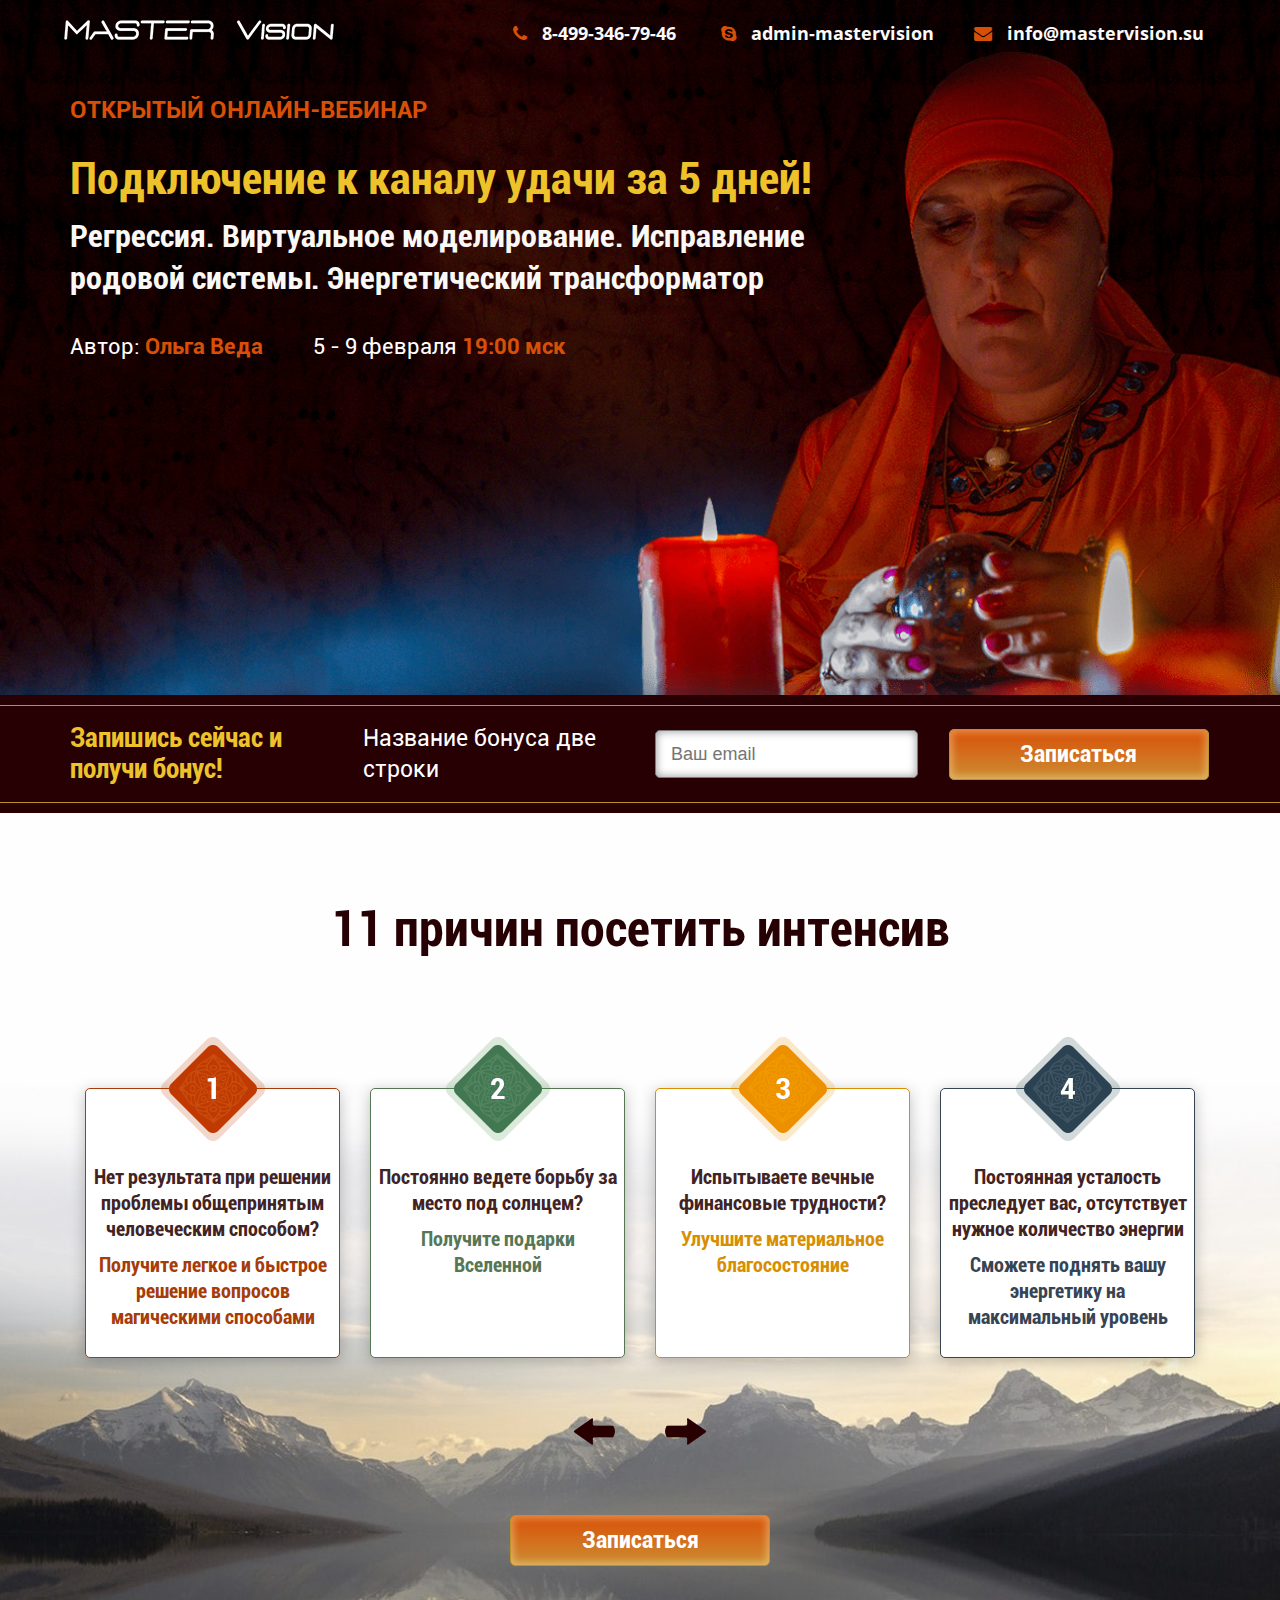
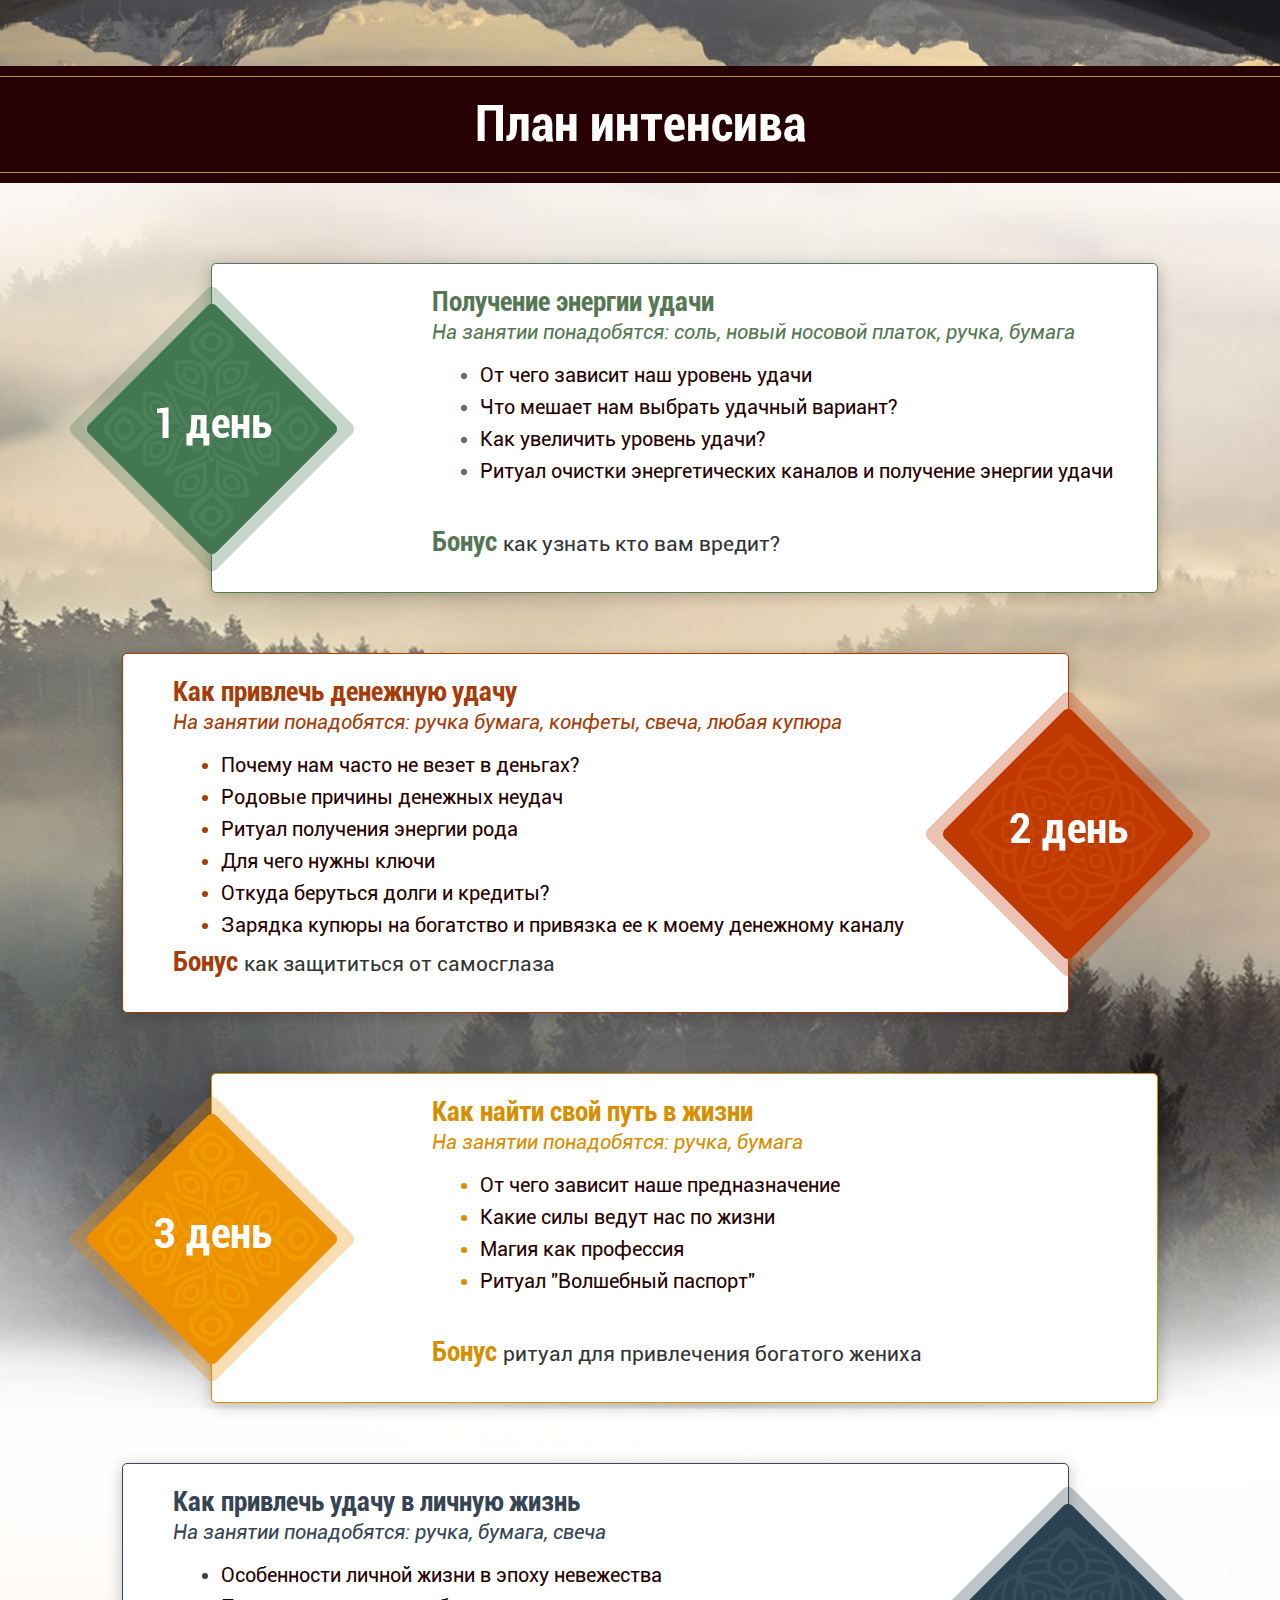
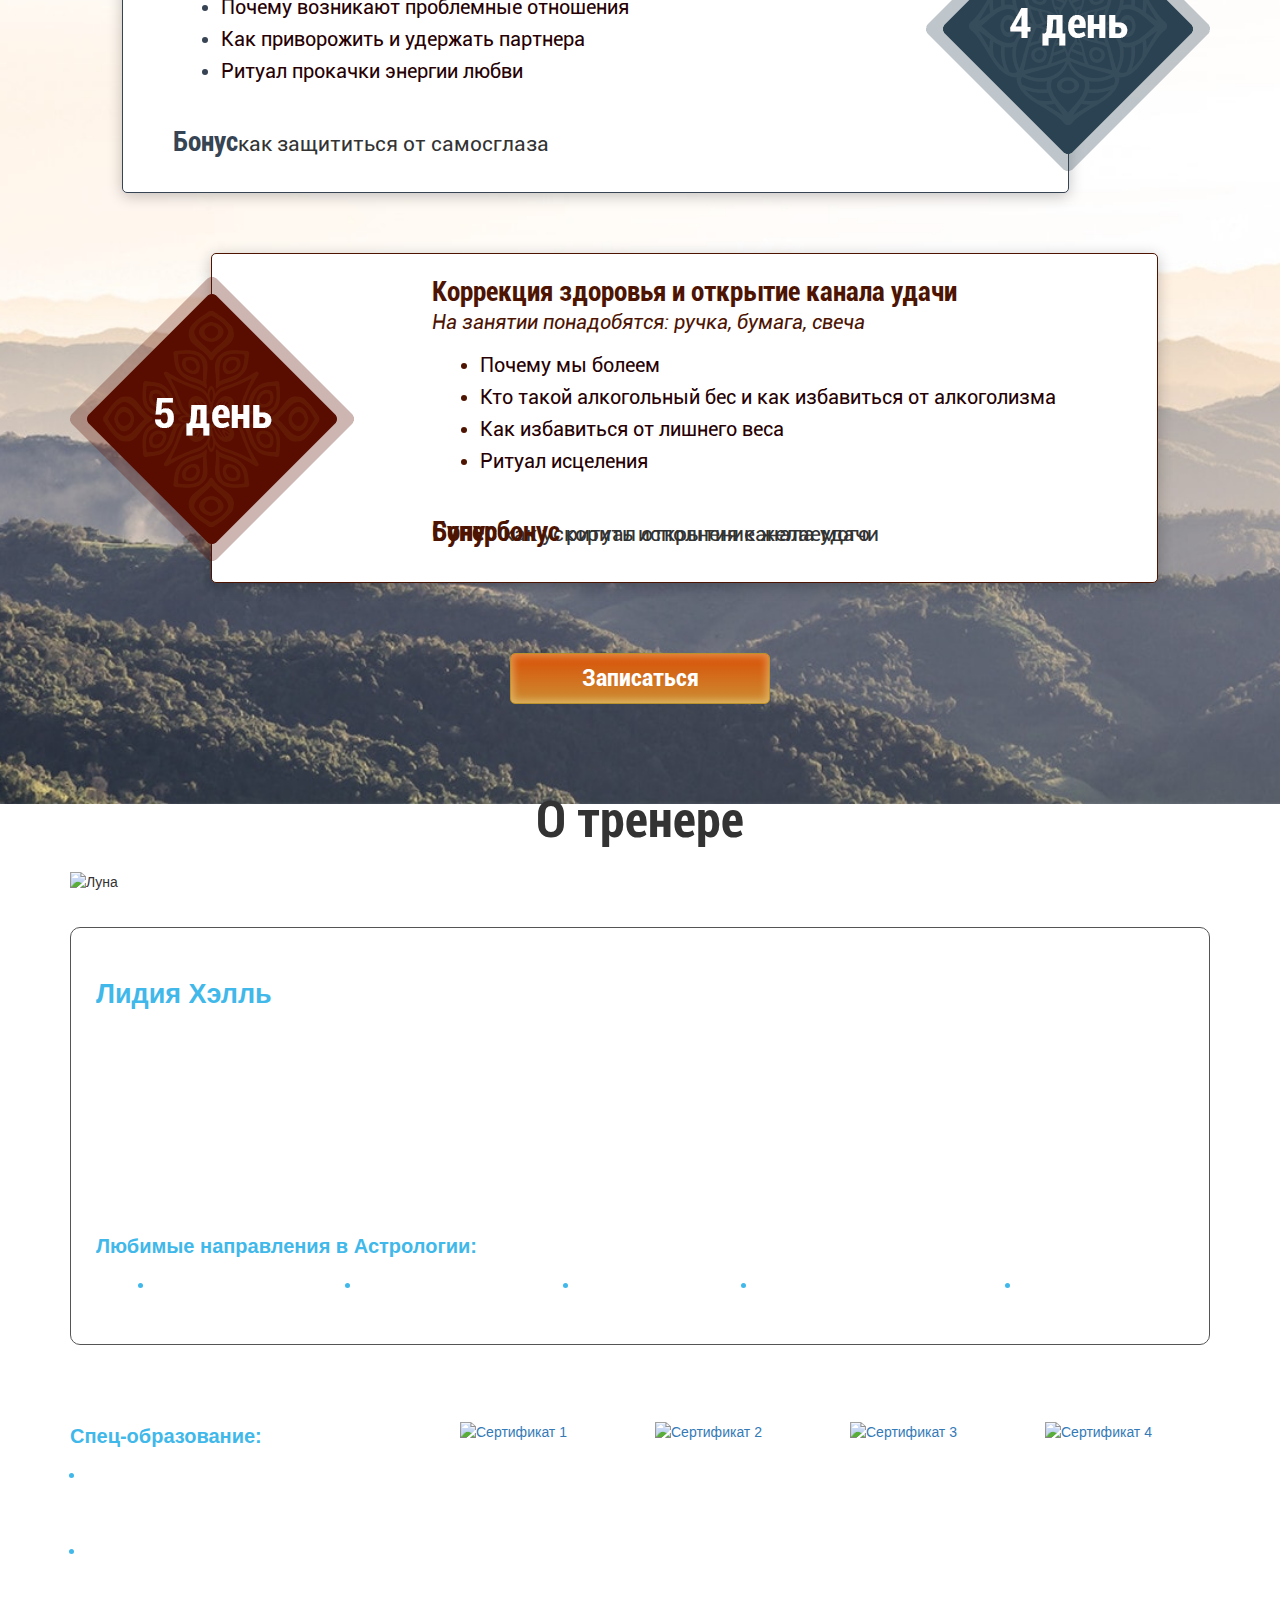
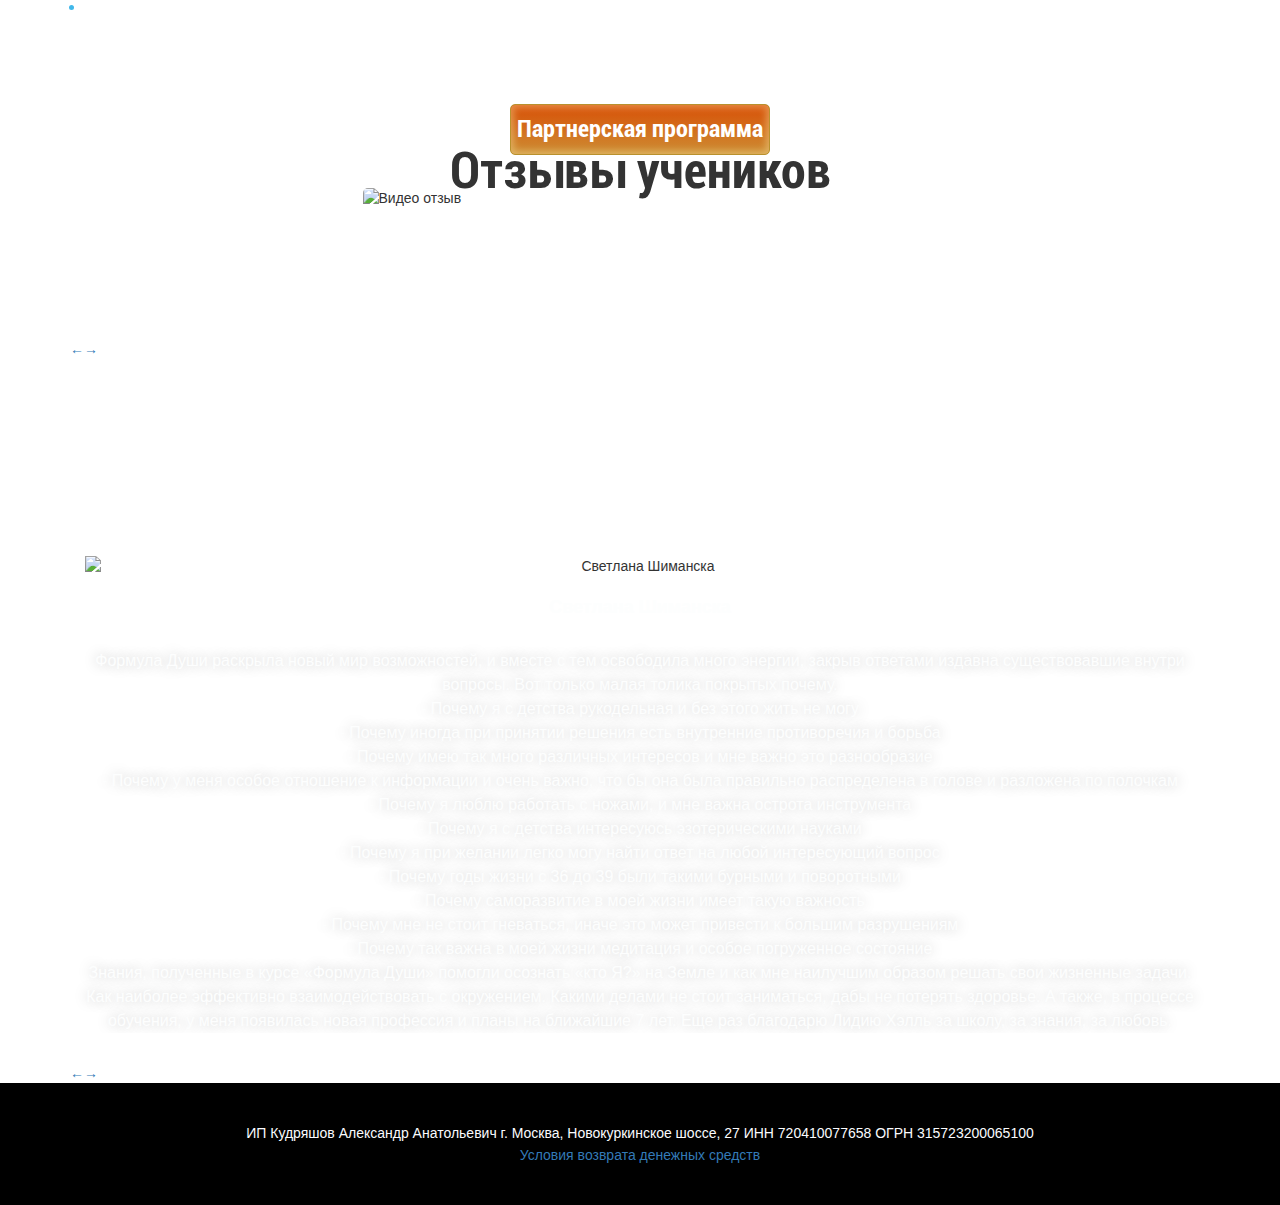
==== index.html @ aa546dd6 "Plan is done" ====
<!DOCTYPE html>
<html lang="ru">
  <head>
    <meta charset="UTF-8"/>
    <meta name="viewport" content="width=device-width, initial-scale=1, user-scalable=0, minimum-scale=1, maximum-scale=1"/>
    <meta http-equiv="X-UA-Compatible" content="ie=edge"/>
    <meta name="author" content="Master Vision"/>
    <meta name="description" content=""/>
    <meta name="keywords" content=""/>
    <meta name="robots" content="index, follow"/>
    <meta name="revisit-after" content="7 days"/>
    <meta property="og:image" content=""/>
    <link rel="icon" type="image/x-icon" href="favicon.ico"/>
    <link rel="shortcut icon" type="image/x-icon" href="favicon.png"/>
    <title>Открытый онлайн-вебинар «Подключение к каналу удачи за 5 дней!    »</title>
    <link rel="stylesheet" href="css/bootstrap.min.css"/>
    <link rel="stylesheet" href="css/jquery.fancybox.min.css"/>
    <link rel="stylesheet" href="css/styles.css"/>
  </head>
  <body>
    <div id="main_screen">
      <header id="header">
        <div class="container"><a href="/"><img id="logo" src="img/logo.png" alt="Логотип"/></a>
          <div class="contacts"><a id="tel" href="callto:8-499-346-79-46"><i class="fa fa-phone" aria-hidden="true"></i><span>8-499-346-79-46         </span></a><a id="skype" href="skype:add?admin-mastervision"><i class="fa fa-skype" aria-hidden="true"></i><span>admin-mastervision</span></a><a id="mail" href="mailto:info@mastervision.su"><i class="fa fa-envelope" aria-hidden="true"></i><span>info@mastervision.su</span></a></div>
        </div>
      </header>
      <section id="first_screen_section">
        <div class="container">
          <p id="pre">Открытый онлайн-вебинар</p>
          <h1>Подключение к каналу удачи за 5 дней!</h1>
          <h2>Регрессия. Виртуальное моделирование. Исправление родовой системы. Энергетический трансформатор</h2>
          <div class="aut_n_date">
            <p>Автор: <span>Ольга Веда</span></p>
            <p>5 - 9 февраля <span>19:00 мск</span></p>
          </div>
          <div class="video_wrapper">
            <iframe src="https://www.youtube.com/embed/?rel=0&amp;autoplay=0" allowfullscreen="allowfullscreen"></iframe>
          </div><img id="veda_main" src="img/veda_main.png" alt="Ольга Веда"/>
        </div>
      </section>
    </div>
    <section id="mail_section">
      <div class="container">
        <form class="row form_newsletter" action="https://aleksandrkudryashov1.autoweboffice.ru/?r=personal/newsletter/sub/add&amp;id=3568&amp;lg=ru" method="post" enctype="application/x-www-form-urlencoded" accept-charset="UTF-8" target="results">
          <div class="col-md-3">
            <h3 class="infront">Запишись сейчас  и получи бонус!</h3>
            <p class="infront_submit hide"></p>
          </div>
          <div class="col-md-3">
            <p class="infront">Название бонуса две строки</p>
            <p class="span_phone hide"></p>
          </div>
          <div class="col-md-3">
            <div class="email-block">
              <input type="hidden" value="1" name="required_fields[email]"/>
              <input class="mail required" maxlength="255" name="Contact[email]" type="text" placeholder="Ваш email"/>
            </div>
            <div class="phone-block hide">
              <input type="hidden" value="0" name="required_fields[phone_number]"/>
              <input class="phone" maxlength="255" name="Contact[phone_number]" type="number" placeholder="79333333333"/>
            </div>
          </div>
          <div class="col-md-3">
            <button class="button" type="submit">Записаться</button><!--Обязательный параметр. Не удалять и не изменять!-->
            <input type="hidden" value="292" name="Contact[id_newsletter]"/><!--API код канала рекламы-->
            <input type="hidden" value="0" name="Contact[id_advertising_channel_page]"/>
          </div>
        </form>
        <div class="clfix"></div>
      </div>
    </section>
    <section id="risons">
      <div class="container">
        <h3>11 причин посетить интенсив</h3>
        <div class="risons-crsl-items" id="risons_slider" data-navigation="navbtns">
          <div class="crsl-wrap row">
                <div class="crsl-item col-md-3">
                  <div class="item red">
                    <div class="risson_pic first_risson"></div>
                    <p>Нет результата при решении проблемы общепринятым человеческим способом?</p>
                    <p> Получите легкое и быстрое решение вопросов магическими способами</p>
                  </div>
                </div>
                <div class="crsl-item col-md-3">
                  <div class="item green">
                    <div class="risson_pic second_risson"></div>
                    <p>Постоянно ведете борьбу за место под солнцем?</p>
                    <p>Получите подарки Вселенной</p>
                  </div>
                </div>
                <div class="crsl-item col-md-3">
                  <div class="item orange">
                    <div class="risson_pic third_risson"></div>
                    <p>Испытываете вечные финансовые трудности?</p>
                    <p>Улучшите материальное благосостояние</p>
                  </div>
                </div>
                <div class="crsl-item col-md-3">
                  <div class="item blue">
                    <div class="risson_pic fourth_risson"></div>
                    <p>Постоянная усталость преследует вас, отсутствует нужное количество энергии</p>
                    <p>Сможете поднять вашу энергетику  на максимальный уровень</p>
                  </div>
                </div>
                <div class="crsl-item col-md-3">
                  <div class="item red">
                    <div class="risson_pic fifth_risson"></div>
                    <p>У вас имеются проблемы со здоровьем?</p>
                    <p> Избавитесь от болезней</p>
                  </div>
                </div>
                <div class="crsl-item col-md-3">
                  <div class="item green">
                    <div class="risson_pic sixth_risson"></div>
                    <p>В вашей жизни наступила черная полоса?</p>
                    <p>Откроете канал своей удачи</p>
                  </div>
                </div>
                <div class="crsl-item col-md-3">
                  <div class="item orange">
                    <div class="risson_pic seventh_risson"></div>
                    <p>Не складываются личные отношения?</p>
                    <p> Гармонизируете свою личную жизнь</p>
                  </div>
                </div>
                <div class="crsl-item col-md-3">
                  <div class="item blue">
                    <div class="risson_pic eighth_risson"></div>
                    <p>Постоянный выбор наихудшего варианта из всех возможных</p>
                    <p>Осуществите выбор наилучшего варианта</p>
                  </div>
                </div>
                <div class="crsl-item col-md-3">
                  <div class="item red">
                    <div class="risson_pic ninth_risson"></div>
                    <p>Не видите свой путь</p>
                    <p>Откроете свое истинное предназначение</p>
                  </div>
                </div>
                <div class="crsl-item col-md-3">
                  <div class="item green">
                    <div class="risson_pic tenth_risson"></div>
                    <p>Невозможность управлять своей жизнью</p>
                    <p> Возьмете в собственные руки полное управление своей жизнью</p>
                  </div>
                </div>
                <div class="crsl-item col-md-3">
                  <div class="item orange">
                    <div class="risson_pic eleventh_risson"></div>
                    <p>Невозможность исполнить свою мечту</p>
                    <p>Сделаете исполнение желаний обычным делом</p>
                  </div>
                </div>
          </div>
          <nav class="slidernav">
            <div class="clearfix" id="navbtns"><a class="previous" href="javascript:void(0);"></a><a class="next" href="javascript:void(0);"></a></div>
          </nav>
        </div><a class="button" href="javascript:void(0);" data-toggle="modal" data-target="#myModalForm">Записаться</a>
      </div>
    </section>
    <section id="plan">
      <h3>План интенсива</h3>
      <div class="container">
        <div class="plan_list">
          <div class="plan_wrapper">
            <div class="day_number"></div>
            <div class="plan_caption">
                  <h4>Получение энергии удачи<small>На занятии понадобятся: соль, новый носовой платок, ручка, бумага</small></h4>
                  <ul>
                    <li><span>От чего зависит наш уровень удачи</span></li>
                    <li><span>Что мешает нам выбрать удачный вариант?</span></li>
                    <li><span>Как увеличить уровень удачи?</span></li>
                    <li><span>Ритуал очистки энергетических каналов и получение энергии удачи</span></li>
                  </ul>
            </div>
            <p class="plan_bonus"><strong>Бонус </strong>как узнать кто вам вредит?</p>
          </div>
          <div class="plan_wrapper">
            <div class="day_number"></div>
            <div class="plan_caption">
                  <h4>Как привлечь денежную удачу<small>На занятии понадобятся: ручка бумага, конфеты, свеча, любая купюра</small></h4>
                  <ul>
                    <li><span>Почему нам часто не везет в деньгах?</span></li>
                    <li><span>Родовые причины денежных неудач</span></li>
                    <li><span>Ритуал получения энергии рода</span></li>
                    <li><span>Для чего нужны ключи</span></li>
                    <li><span>Откуда беруться долги и кредиты?</span></li>
                    <li><span>Зарядка купюры на богатство и привязка ее к моему денежному каналу</span></li>
                  </ul>
            </div>
            <p class="plan_bonus"><strong>Бонус </strong>как защититься от самосглаза</p>
          </div>
          <div class="plan_wrapper">
            <div class="day_number"></div>
            <div class="plan_caption">
                  <h4>Как найти свой путь в жизни<small>На занятии понадобятся: ручка, бумага</small></h4>
                  <ul>
                    <li><span>От чего зависит наше предназначение</span></li>
                    <li><span>Какие силы ведут нас по жизни</span></li>
                    <li><span>Магия как профессия</span></li>
                    <li><span>Ритуал &quot;Волшебный паспорт&quot;</span></li>
                  </ul>
            </div>
            <p class="plan_bonus"><strong>Бонус </strong>ритуал для привлечения богатого жениха</p>
          </div>
          <div class="plan_wrapper">
            <div class="day_number"></div>
            <div class="plan_caption">
                  <h4>Как привлечь удачу в личную жизнь<small>На занятии понадобятся: ручка, бумага, свеча</small></h4>
                  <ul>
                    <li><span>Особенности личной жизни в эпоху невежества</span></li>
                    <li><span>Почему возникают проблемные отношения</span></li>
                    <li><span>Как приворожить и удержать партнера</span></li>
                    <li><span>Ритуал прокачки энергии любви</span></li>
                  </ul>
            </div>
            <p class="plan_bonus"><strong>Бонус</strong>как защититься от самосглаза</p>
          </div>
          <div class="plan_wrapper fist_day">
            <div class="day_number"></div>
            <div class="plan_caption">
                  <h4> Коррекция здоровья и открытие канала удачи<small>На занятии понадобятся: ручка, бумага, свеча</small></h4>
                  <ul>
                    <li><span>Почему мы болеем</span></li>
                    <li><span>Кто такой алкогольный бес и как избавиться от алкоголизма</span></li>
                    <li><span>Как избавиться от лишнего веса</span></li>
                    <li><span>Ритуал исцеления</span></li>
                  </ul>
            </div>
            <p class="plan_bonus"><strong>Бонус </strong>как ускорить исполнение желаемого</p>
            <p class="plan_bonus"><strong>Супербонус </strong>ритуал открытия канала удачи</p>
          </div>
          <div class="clearfix"></div>
        </div><a class="button" href="javascript:void(0);" data-toggle="modal" data-target="#myModalForm">Записаться</a>
      </div>
    </section>
    <section id="author">
      <div class="container">
        <h3>О тренере</h3><img id="moon" src="img/moon.png" alt="Луна"/>
        <div class="author_wrapper"><span class="hidden-link" data-link="http://goo.gl"><img src="img/lidia.png" alt=""/></span>
          <div class="author_caption">
            <h4>Лидия Хэлль </h4>
            <p>
              Практикует астрологию 9 лет. Счастлива тем, что занимается любимым делом и уже помогла многим людям найти себя в этой жизниВедущая  школы Астрологии   - Счастливый Юпитер с 2014 года. Открыла свою школу Астрологии не только для того, чтобы передать  свои знания и опыт, но и помочь людям стать астрологами-профессионалами.  
              Предпочитает заниматься со студентами длительное время, что помогает им начать с нуля и стать в течение обучения профессиональным астрологом. Система обучения построена таким образом, что каждый студент может дойти до работы с незнакомым клиентом и, начав помогать другим, зарабатывать с помощью Астрологии
            </p><br/>
            <p>
              Таролог с 12-летним стажем, имеет 2 ступени Усуи Рэйки Риохо.Исследует разные способы гадания: карты Ленорман, гадание на воске, гадание на кофейной гуще и другие. Работает с разными метафорическими картами как колода OH, Morena, Persona, Personita, Tan Doo</p>
            <h5>Любимые направления в Астрологии:</h5>
            <ul class="lovely_dir">
              <li><span>Космограмма</span></li>
              <li><span>Формула Души </span></li>
              <li><span>Транзиты</span></li>
              <li><span>Хорарная Астрология</span></li>
              <li><span>Совместимость</span></li>
            </ul>
            <div class="clearfix"></div>
          </div>
        </div>
        <div class="education">
          <div class="row">
            <div class="col-md-4">
              <h5>Спец-образование:</h5>
              <ul class="lovely_dir">
                <li><span>Колледж классической Астрологии - Allgeier и Noe, закончила 3 летнее обучение с сертификатом мастера</span></li>
                <li><span>Школа русской Астрологии "Волхвы", закончила с дипломом - Формула Души</span></li>
                <li><span>ВШКА, разные семинары и мастер-классы</span></li>
              </ul>
            </div>
            <div id="licenses">
              <div class="col-md-4">
                <div class="row">
                  <div class="col-md-6"><a href="img/cert_1_big.jpg" data-fancybox="images"><img src="img/cert_1.png" alt="Сертификат 1"/></a></div>
                  <div class="col-md-6"><a href="img/cert_2_big.jpg" data-fancybox="images"><img src="img/cert_2.png" alt="Сертификат 2"/></a></div>
                </div>
              </div>
              <div class="col-md-4">
                <div class="row">
                  <div class="col-md-6"><a href="img/cert_3_big.jpg" data-fancybox="images"><img src="img/cert_3.png" alt="Сертификат 3"/></a></div>
                  <div class="col-md-6"><a href="img/cert_4_big.jpg" data-fancybox="images"><img src="img/cert_4.png" alt="Сертификат 4"/></a></div>
                </div>
              </div>
            </div>
          </div>
        </div>
        <div class="clearfix"></div><a class="button" href="/astro-star-magic/partnership" target="_blank">Партнерская программа</a>
      </div>
    </section>
    <section id="testimonials">
      <div class="container">
        <h3>Отзывы учеников</h3>
        <div id="video_testimonials">
          <div class="video-crsl-items" id="video_slider" data-navigation="v-testm-btns">
            <div class="crsl-wrap row">
              <div class="crsl-item col-md-3">
                <div class="video_wrapper" data-youtube="jNXEn1bfXI0"><img src="img/video_1.jpg" alt="Видео отзыв"/></div>
              </div>
              <div class="crsl-item col-md-3">
                <div class="video_wrapper" data-youtube="uTA36j5T2Ms"><img src="img/video_2.jpg" alt="Видео отзыв"/></div>
              </div>
              <div class="crsl-item col-md-3">
                <div class="video_wrapper" data-youtube="j5JsPTfE_68"><img src="img/video_3.jpg" alt="Видео отзыв"/></div>
              </div>
              <div class="crsl-item col-md-3">
                <div class="video_wrapper" data-youtube="n3jIoubJecc"><img src="img/video_4.jpg" alt="Видео отзыв"/></div>
              </div>
              <div class="crsl-item col-md-3">
                <div class="video_wrapper" data-youtube="656xgFi4E8g"><img src="img/video_5.jpg" alt="Видео отзыв"/></div>
              </div>
              <div class="crsl-item col-md-3">
                <div class="video_wrapper" data-youtube="JYtyKvY3_xU"><img src="img/video_6.jpg" alt="Видео отзыв"/></div>
              </div>
              <div class="crsl-item col-md-3">
                <div class="video_wrapper" data-youtube="/k4jzkVBDtK0"><img src="img/video_7.jpg" alt="Видео отзыв"/></div>
              </div>
              <div class="crsl-item col-md-3">
                <div class="video_wrapper" data-youtube="jwsoAUhUCOU"><img src="img/video_8.jpg" alt="Видео отзыв"/></div>
              </div>
              <div class="crsl-item col-md-3">
                <div class="video_wrapper" data-youtube="BJfeuqI2JTQ"><img src="img/video_9.jpg" alt="Видео отзыв"/></div>
              </div>
              <div class="crsl-item col-md-3">
                <div class="video_wrapper" data-youtube="sVgMTVwuV1s"><img src="img/video_10.jpg" alt="Видео отзыв"/></div>
              </div>
            </div>
            <nav class="slidernav">
              <div id="v-testm-btns"><a class="previous" href="javascript:void(0);">&larr;</a><a class="next" href="javascript:void(0);">&rarr;</a></div>
            </nav>
          </div>
        </div>
        <div id="text_testimonials">
          <div class="text-crsl-items" id="text_slider" data-navigation="txt-testm-btns">
            <div class="crsl-wrap row">
              <div class="crsl-item col-md-3"><img src="img/photo_2.png" alt=" Светлана Шиманска"/>
                <h5> Светлана Шиманска</h5>
                <p>Формула Души раскрыла новый мир возможностей, и вместе с тем освободила много энергии, закрыв ответами издавна существовавшие внутри вопросы. Вот только малая толика покрытых почему.<br/>- Почему я с детства рукодельная и без этого жить не могу<br/>- Почему иногда при принятии решения есть внутренние противоречия и борьба<br/>- Почему имею так много различных интересов и мне важно это разнообразие<br/>- Почему у меня особое отношение к информации и очень важно, что бы она была правильно распределена в голове и разложена по полочкам<br/>- Почему я люблю работать с ножами, и мне важна острота инструмента<br/>- Почему я с детства интересуюсь эзотерическими науками<br/>- Почему я при желании легко могу найти ответ на любой интересующий вопрос<br/>- Почему годы жизни с 36 до 39 были такими бурными и поворотными<br/>- Почему саморазвитие в моей жизни имеет такую важность<br/>- Почему мне не стоит гневаться, иначе это может привести к большим разрушениям<br/>- Почему так важна в моей жизни медитация и особое погруженное состояние<br/>Знания, полученные в курсе «Формула Души» помогли осознать «кто Я?» на Земле и как мне наилучшим образом решать свои жизненные задачи. Как наиболее эффективно взаимодействовать с окружением. Какими делами не стоит заниматься, дабы не потерять здоровье. А также, в процессе обучения, у меня появилась новая профессия и планы на ближайшие 7 лет.
                  Еще раз благодарю Лидию Хэлль за школу, за знания, за любовь.
                </p>
              </div>
              <div class="crsl-item col-md-3"><img src="img/photo_3.png" alt="Ирина Парнякова "/>
                <h5>Ирина Парнякова </h5>
                <p>Признаюсь честно, обращаясь к Вам за консультацией, я даже не думала, что начну изучать астрологию. Просто получив консультацию, которая все расставила на свои места , я задумалась о том, что существуют такие знания, пользуясь которыми совершенно незнакомый тебе человек – помогает взглянуть на вещи по–другому, а главное, что после этого становится легче определится!  Ведь это же просто прекрасно, когда ты можешь сам что-то сделать для себя и для окружающих, помогать другим людям! Поэтому, когда я узнала, что Вы открываете школу, записалась, не раздумывая. И хотя в начале мне было трудно, но правда - очень интересно, я стала стараться еще с большим усердием! Трудность моя заключается в том, что я очень быстро заинтересовываюсь всем новым и также быстро остываю). Ваша школа настолько интересна, что впервые в жизни я не бросила новый, для себя проект,  но и хочу с удовольствием дальше продолжать обучение<br/>Все  очень познавательно, теперь  только практиковаться! После пройденного первого блока обучения, я стала делать космограммы  своим знакомым, они в восторге!!!  Говорят, что всё на 100%, а одна подруга даже написала что 200%!!! Это заряжает меня позитивом и стремлением обучаться дальше! Спасибо Вам , Лидия - это Ваша заслуга!<br/>Вы рассказываете все подробно и понятно! Удобно, что любое занятие можно прослушать в записи и просмотреть слайды! Знаний много, они преподносятся грамотно! Каждое занятие производит огромное впечатление.  От всей души Благодарю за Ваш труд!<br/>Теперь знаю точно, что я уже сделала шаг в нужном направлении!!!!</p>
              </div>
              <div class="crsl-item col-md-3"><img src="img/photo_1.png" alt="Татьяна Носкова"/>
                <h5>Татьяна Носкова</h5>
                <p>Лидия, хочу выразить Вам огромную благодарность за те знания, которые мы получили от Вас в изучении Астрологии. Вы очень профессионально проводите уроки, на которых не только познавательно, но и крайне интересно. Интересно узнавать, на примерах реальных людей, как много могут рассказать звезды о человеке.  Вы открыли для нас новый мир, увлекли настолько, что остановиться невозможно. Первый отзыв от реального клиента, который написал, что составленная для него космограмма верна на 100% воодушевил и придал еще больший стимул к продолжению обучения. Вы настоящий Учитель, и я желаю Вам больших профессиональных успехов на этом пути! Благодарю за то, что пригласили в свою школу Астрологии!</p>
              </div>
            </div>
            <nav class="slidernav">
              <div class="clearfix" id="txt-testm-btns"><a class="previous" href="javascript:void(0);">&larr;</a><a class="next" href="javascript:void(0);">&rarr;</a></div>
            </nav>
          </div>
        </div>
      </div>
    </section>
    <footer id="footer">
      <div class="container">
        <div class="soc_buttons">
          <h5>Хотите узнать больше? Вступайте в наши группы!</h5><a href="https://www.facebook.com/Mastervision1C/" target="_blank"><i class="fa fa-facebook wow rubberBand" aria-hidden="true" data-wow-offset="100" data-wow-duration="1s" data-wow-delay=".4s"></i></a><a href="http://vk.com/mv_ezoterika" target="_blank"><i class="fa fa-vk wow rubberBand" aria-hidden="true" data-wow-offset="100" data-wow-duration="1s" data-wow-delay=".5s"></i></a><a href="https://twitter.com/MastervisionEzo" target="_blank"><i class="fa fa-twitter wow rubberBand" aria-hidden="true" data-wow-offset="100" data-wow-duration="1s" data-wow-delay=".6s"></i></a><a href="https://www.instagram.com/mastervision1/" target="_blank"><i class="fa fa-instagram wow rubberBand" aria-hidden="true" data-wow-offset="100" data-wow-duration="1s" data-wow-delay=".7s"></i></a><a href="https://ok.ru/mv.ezoterika" target="_blank"><i class="fa fa-odnoklassniki wow rubberBand" aria-hidden="true" data-wow-offset="100" data-wow-duration="1s" data-wow-delay=".8s"></i></a><a href="https://www.youtube.com/channel/UCiJTdt19jRMRmYyCZac2Lvg/" target="_blank"><i class="fa fa-youtube wow rubberBand" aria-hidden="true" data-wow-offset="100" data-wow-duration="1s" data-wow-delay=".9s"></i>
            <div class="clfix"></div></a>
        </div>
        <p>ИП Кудряшов Александр Анатольевич г. Москва, Новокуркинское шоссе, 27 ИНН 720410077658 ОГРН 315723200065100 </p><a class="conditions" href="http://mastervision.su/oferta.docx">Условия возврата денежных средств</a>
      </div>
    </footer>
    <div class="modal fade" tabindex="-1" role="dialog" id="myModalForm">
      <div class="modal-dialog" role="document">
        <div class="modal-content">
          <button class="close" type="button" data-dismiss="modal" aria-label="Close"><span aria-hidden="true">&times;</span></button>
          <div class="modal-body">
            <form class="form_newsletter" id="modalForm" action="https://aleksandrkudryashov1.autoweboffice.ru/?r=personal/newsletter/sub/add&amp;id=3568&amp;lg=ru" method="post" enctype="application/x-www-form-urlencoded" accept-charset="UTF-8" target="results">
              <h3 class="infront">Запишись сейчас и получи бонус!</h3>
              <p class="infront_submit hide"></p>
              <p class="infront">“Как пережить особо опасный период в 2018г"</p>
              <p class="span_phone hide"></p>
              <div class="email-block">
                <input type="hidden" value="1" name="required_fields[email]"/>
                <input class="mail required" maxlength="255" name="Contact[email]" type="text" placeholder="Ваш email"/>
              </div>
              <div class="phone-block hide">
                <input type="hidden" value="0" name="required_fields[phone_number]"/>
                <input class="phone" maxlength="255" name="Contact[phone_number]" type="number" placeholder="79333333333"/>
              </div>
              <button class="button" type="submit">Записаться</button><!--Обязательный параметр. Не удалять и не изменять!-->
              <input type="hidden" value="292" name="Contact[id_newsletter]"/><!--API код канала рекламы-->
              <input type="hidden" value="0" name="Contact[id_advertising_channel_page]"/>
            </form>
          </div>
        </div>
      </div>
    </div>
    <link rel="stylesheet" href="//maxcdn.bootstrapcdn.com/font-awesome/4.7.0/css/font-awesome.min.css"/>
    <script src="js/jquery-2.1.1.min.js"></script>
    <script src="js/bootstrap.min.js"></script>
    <script src="js/jquery.fancybox.min.js"></script>
    <script src="js/responsiveCarousel.min.js"></script>
    <script src="js/custom.js"></script>
    <script src="https://yastatic.net/browser-updater/v1/script.js"></script>
    <script>var yaBrowserUpdater = new ya.browserUpdater.init({"lang": "ru", "browsers": {"yabrowser": "15.10", "chrome": "52", "ie": "10", "opera": "40", "safari": "8", "fx": "47", "iron": "35", "flock": "Infinity", "palemoon": "25", "camino": "Infinity", "maxthon": "4.5", "seamonkey": "2.3", "theme": "blue"}});</script><!--Yandex.Metrika counter-->
    <script>(function(d, w, c) {(w[c] = w[c] || []).push(function() {try {w.yaCounter35450015 = new Ya.Metrika({id: 35450015,clickmap: true,trackLinks: true,accurateTrackBounce: true,webvisor: true});} catch (e) {}});var n = d.getElementsByTagName("script")[0],s = d.createElement("script"),f = function() {n.parentNode.insertBefore(s, n);};s.type = "text/javascript";s.async = true;s.src = "https://mc.yandex.ru/metrika/watch.js";if (w.opera == "[object Opera]") {d.addEventListener("DOMContentLoaded", f, false);} else {f();}})(document, window, "yandex_metrika_callbacks");</script>
    <noscript>
      <div><img src="https://mc.yandex.ru/watch/35450015" style="position:absolute; left:-9999px;" alt=""/></div>
    </noscript><!--Yandex.Metrika counter-->
<!--Google Analitika-->
    <script>(function(i, s, o, g, r, a, m) {i['GoogleAnalyticsObject'] = r;i[r] = i[r] || function() {(i[r].q = i[r].q || []).push(arguments)}, i[r].l = 1 * new Date();a = s.createElement(o), m = s.getElementsByTagName(o)[0];a.async = 1;a.src = g;m.parentNode.insertBefore(a, m)})(window, document, 'script', 'https://www.google-analytics.com/analytics.js', 'ga');ga('create', 'UA-97925790-1', 'auto');ga('send', 'pageview');</script><!--Google Analitika--><!--BEGIN JIVOSITE CODE-->
    <!--script| (function() {var widget_id = 'cMdj5UfoZX';var s = document.createElement('script');s.type = 'text/javascript';s.async = true;s.src = '//code.jivosite.com/script/widget/' + widget_id;var ss = document.getElementsByTagName('script')[0];ss.parentNode.insertBefore(s, ss);})();
    --><!--END JIVOSITE CODE-->
    <iframe name="results" style="display:none;"></iframe>
  </body>
</html>
---- css/styles.css ----
@font-face{font-family:'OpenSansBold';src:url("../fonts/OpenSansBold.eot");src:url("../fonts/OpenSansBold.eot") format('embedded-opentype'), url("../fonts/OpenSansBold.woff2") format('woff2'), url("../fonts/OpenSansBold.woff") format('woff'), url("../fonts/OpenSansBold.ttf") format('truetype'), url("../fonts/OpenSansBold.svg#OpenSansBold") format('svg')}@font-face{font-family:'RobotoRegular';src:url("../fonts/RobotoRegular.eot");src:url("../fonts/RobotoRegular.eot") format('embedded-opentype'), url("../fonts/RobotoRegular.woff2") format('woff2'), url("../fonts/RobotoRegular.woff") format('woff'), url("../fonts/RobotoRegular.ttf") format('truetype'), url("../fonts/RobotoRegular.svg#RobotoRegular") format('svg')}@font-face{font-family:'RobotoBoldCondensed';src:url("../fonts/RobotoBoldCondensed.eot");src:url("../fonts/RobotoBoldCondensed.eot") format('embedded-opentype'), url("../fonts/RobotoBoldCondensed.woff2") format('woff2'), url("../fonts/RobotoBoldCondensed.woff") format('woff'), url("../fonts/RobotoBoldCondensed.ttf") format('truetype'), url("../fonts/RobotoBoldCondensed.svg#RobotoBold") format('svg')}@font-face{font-family:'RobotoBold';src:url("../fonts/RobotoBold.eot");src:url("../fonts/RobotoBold.eot") format('embedded-opentype'), url("../fonts/RobotoBold.woff2") format('woff2'), url("../fonts/RobotoBold.woff") format('woff'), url("../fonts/RobotoBold.ttf") format('truetype'), url("../fonts/RobotoBold.svg#RobotoBold") format('svg')}@font-face{font-family:'RobotoItalic';src:url("../fonts/RobotoItalic.eot");src:url("../fonts/RobotoItalic.eot") format('embedded-opentype'), url("../fonts/RobotoItalic.woff2") format('woff2'), url("../fonts/RobotoItalic.woff") format('woff'), url("../fonts/RobotoItalic.ttf") format('truetype'), url("../fonts/RobotoItalic.svg#RobotoItalic") format('svg')}*{margin:0;padding:0;outline:0;-webkit-box-sizing:border-box;box-sizing:border-box}a:focus,a:hover{text-decoration:none;outline:0;color:#fff}iframe{border:0}h1{font-size:44px;font-family:'RobotoBoldCondensed', sans-serif;color:#edc22b;line-height:55px;margin-bottom:8px}h2{font-size:32px;font-family:'RobotoBoldCondensed', sans-serif;color:#faf9f6;line-height:42px;width:765px;margin-bottom:32px}h3{font-size:50px;font-family:'RobotoBoldCondensed', sans-serif;line-height:33px;text-align:center}.button{font-family:'RobotoBoldCondensed', sans-serif;font-size:24px;line-height:49px;text-align:center;color:#fff;min-width:260px;width:0;margin:0 auto;display:block;margin:70px auto 0;border:1px solid #b9912d;border-radius:5px;background-image:-webkit-gradient(linear, left top, left bottom, from(#d85007), to(#cd8d33));background-image:-webkit-linear-gradient(#d85007, #cd8d33);background-image:-o-linear-gradient(#d85007, #cd8d33);background-image:linear-gradient(#d85007, #cd8d33);-webkit-box-shadow:0 0 7px 3px rgba(255,255,190,0.35) inset;box-shadow:0 0 7px 3px rgba(255,255,190,0.35) inset}.button:focus,.button:hover{background-image:-webkit-gradient(linear, left top, left bottom, from(#cd8d33), to(#d85007));background-image:-webkit-linear-gradient(#cd8d33, #d85007);background-image:-o-linear-gradient(#cd8d33, #d85007);background-image:linear-gradient(#cd8d33, #d85007);color:#fff}.video_wrapper{width:50%;margin:15px 0;border-radius:5px;position:relative}.video_wrapper:before{content:'';height:0;padding-top:56.25%;display:block}.video_wrapper iframe,.video_wrapper img{position:absolute;top:0;left:0;border-radius:5px;width:100%;height:100%;cursor:pointer}#main_screen{background-image:url("../img/bg.png");background-repeat:no-repeat;background-position:center top;background-size:cover;width:100%;overflow:hidden;padding-bottom:20px}#header{padding:20px 18px 20px 5px;overflow:hidden}#logo{float:left}.contacts{float:right;text-align:right}.contacts .fa{color:#d85007;font-size:18px;margin:0 15px 0 40px}.contacts .fa.fa-phone{margin-left:0}.contacts .fa+span{font-size:18px;font-family:"OpenSansBold", arial;color:#fcfafa;line-height:26px;text-align:right}#first_screen_section{padding:0}#first_screen_section .container{position:relative;z-index:9;text-align:left}#first_screen_section .container .video_wrapper{width:44%}#pre{font-size:24px;font-family:'RobotoBold', sans-serif;color:#d85007;line-height:25px;text-transform:uppercase;margin-top:32px}.aut_n_date{overflow:hidden}.aut_n_date p{font-size:22px;font-family:"RobotoRegular", sans-serif;color:#fff;float:left}.aut_n_date p:first-child{margin-right:50px}.aut_n_date p span{font-family:'RobotoBold', sans-serif;color:#d85007}#veda_main{width:708px;height:auto;position:absolute;bottom:-95px;right:-120px;z-index:-1}#mail_section{background-color:#260002;width:100%;padding:34px 0;overflow:hidden;position:relative}#mail_section:after,#mail_section:before{content:'';width:100%;height:1px;background-color:#b9912d;position:absolute;left:0;right:0}#mail_section:before{top:10px}#mail_section:after{bottom:10px}#mail_section .col-md-3{height:50px;display:-webkit-box;display:-ms-flexbox;display:flex;-webkit-box-align:center;-ms-flex-align:center;align-items:center;-webkit-box-pack:center;-ms-flex-pack:center;justify-content:center}#mail_section .col-md-3 h3{font-size:27px;font-family:'RobotoBoldCondensed', sans-serif;color:#edc22b;line-height:1.148;text-align:left}#mail_section .col-md-3 p{font-size:23px;font-family:'RobotoRegular', sans-serif;color:#fff;line-height:1.35}#mail_section .col-md-3 .infront_submit,#mail_section .col-md-3 .span_phone{font-size:15px}.email-block input,.phone-block input{border:1px solid #7b7b7b;border-radius:5px;background-color:#fff;-webkit-box-shadow:inset 0px 0px 8.55px 0.45px rgba(0,0,0,0.39);box-shadow:inset 0px 0px 8.55px 0.45px rgba(0,0,0,0.39);width:100%;height:48px;padding:7px 15px;font-size:18px;font-family:"OpenSansRegular", arial;color:rgba(29,28,24,0.702);line-height:1.3;text-align:left}button.button{margin-top:0}#risons{background-image:url("../img/second_screen_bg.jpg");background-repeat:no-repeat;background-position:center top;background-size:cover;padding:100px 0}#risons h3{color:#260002;margin-bottom:90px}#risons_slider .crsl-item{padding-top:52px}#risons_slider .crsl-item .item{border:1px solid;border-radius:5px;background-color:#fff;width:100%;height:270px;text-align:center;padding:0 5px;margin-bottom:35px;position:relative;-webkit-box-shadow:0 3px 15px 0px rgba(0,0,0,0.24);box-shadow:0 3px 15px 0px rgba(0,0,0,0.24)}#risons_slider .crsl-item .item .risson_pic{width:104px;height:104px;position:absolute;margin:0 auto;left:0;right:0;top:-52px;background-image:url("../img/rissons_numbers.png");background-repeat:no-repeat;background-position:0 0}#risons_slider .crsl-item .item .risson_pic.second_risson{background-position-x:-104px}#risons_slider .crsl-item .item .risson_pic.third_risson{background-position-x:-208px}#risons_slider .crsl-item .item .risson_pic.fourth_risson{background-position-x:-312px}#risons_slider .crsl-item .item .risson_pic.fifth_risson{background-position-x:-416px}#risons_slider .crsl-item .item .risson_pic.sixth_risson{background-position-x:-520px}#risons_slider .crsl-item .item .risson_pic.seventh_risson{background-position-x:-624px}#risons_slider .crsl-item .item .risson_pic.eighth_risson{background-position-x:-728px}#risons_slider .crsl-item .item .risson_pic.ninth_risson{background-position-x:-832px}#risons_slider .crsl-item .item .risson_pic.tenth_risson{background-position-x:-936px}#risons_slider .crsl-item .item .risson_pic.eleventh_risson{background-position-x:-1040px}#risons_slider .crsl-item .item p{font-size:20px;font-family:'RobotoBoldCondensed', sans-serif;line-height:26px}#risons_slider .crsl-item .item p:first-of-type{margin:75px auto 10px;color:#412324}#risons_slider .crsl-item .item.red{border-color:#a63c08}#risons_slider .crsl-item .item.red p:last-of-type{color:#a63c08}#risons_slider .crsl-item .item.green{border-color:#567754}#risons_slider .crsl-item .item.green p:last-of-type{color:#567754}#risons_slider .crsl-item .item.orange{border-color:#d78f01}#risons_slider .crsl-item .item.orange p:last-of-type{color:#d78f01}#risons_slider .crsl-item .item.blue{border-color:#364453}#risons_slider .crsl-item .item.blue p:last-of-type{color:#364453}#risons_slider .slidernav{width:162px;margin:25px auto 0}#risons_slider .slidernav a{vertical-align:middle;text-align:center;font-size:32px;border-radius:50%;background-image:url("../img/arrows.png");background-repeat:no-repeat;background-position:0 0;width:41px;height:27px;margin:0 15px}#risons_slider .slidernav a:hover{background-position-y:-27px}#risons_slider .slidernav a:first-child{float:left}#risons_slider .slidernav a:last-child{float:right;background-position-x:-41px}#plan{background-image:url("../img/plan_bg.jpg");background-position:center top;background-size:cover;background-repeat:no-repeat;width:100%;padding-bottom:100px}#plan h3{position:relative;color:#fffefe;background-color:#260002;width:100%;padding:42px 0;margin-bottom:80px}#plan h3:after,#plan h3:before{content:'';width:100%;height:1px;background-color:#b9912d;position:absolute;left:0;right:0}#plan h3:before{top:10px}#plan h3:after{bottom:10px}#plan .container{width:1066px}.plan_wrapper{border:1px solid;border-radius:5px;width:947px;height:330px;padding:25px;margin-bottom:60px;background-color:#fff;-webkit-box-shadow:0 3px 15px 0 rgba(0,0,0,0.24);box-shadow:0 3px 15px 0 rgba(0,0,0,0.24);position:relative;clear:both}.plan_wrapper .plan_bonus{font-size:21px;font-family:'RobotoRegular', sans-serif;position:absolute;bottom:30px}.plan_wrapper .plan_bonus strong{font-size:27px;font-family:'RobotoBoldCondensed', sans-serif}.plan_wrapper .day_number{width:284px;height:284px;background-image:url("../img/day_numbers.png");background-repeat:no-repeat;background-position:0 0;position:absolute;top:23px}.plan_caption h4{font-size:27px;font-family:'RobotoBoldCondensed', sans-serif;line-height:1;position:relative}.plan_caption h4 small{font-family:'RobotoItalic', sans-serif;font-size:20px;line-height:33px;display:block;font-weight:100}.plan_caption ul{margin:15px 0 0 48px}.plan_caption ul li{font-size:20px;font-family:'RobotoRegular', sans-serif;margin-bottom:10px;line-height:1.1}.plan_caption ul li span{color:#260002}.plan_wrapper:first-of-type{float:right;border-color:#567754}.plan_wrapper:first-of-type .day_number{left:-142px}.plan_wrapper:first-of-type .plan_caption{padding-left:195px}.plan_wrapper:first-of-type .plan_caption h4,.plan_wrapper:first-of-type .plan_caption li{color:#567754}.plan_wrapper:first-of-type .plan_bonus{left:220px}.plan_wrapper:first-of-type .plan_bonus strong{color:#567754}.plan_wrapper:nth-of-type(2){border-color:#a63c08;height:360px}.plan_wrapper:nth-of-type(2) .day_number{left:auto;right:-142px;top:38px;background-position-x:-284px}.plan_wrapper:nth-of-type(2) .plan_caption{padding-left:25px}.plan_wrapper:nth-of-type(2) .plan_caption h4,.plan_wrapper:nth-of-type(2) .plan_caption li{color:#a63c08}.plan_wrapper:nth-of-type(2) .plan_bonus{left:50px}.plan_wrapper:nth-of-type(2) .plan_bonus strong{color:#a63c08}.plan_wrapper:nth-of-type(3){float:right;border-color:#d78f01}.plan_wrapper:nth-of-type(3) .day_number{left:-142px;background-position-x:-568px}.plan_wrapper:nth-of-type(3) .plan_caption{padding-left:195px}.plan_wrapper:nth-of-type(3) .plan_caption h4,.plan_wrapper:nth-of-type(3) .plan_caption li{color:#d78f01}.plan_wrapper:nth-of-type(3) .plan_bonus{left:220px}.plan_wrapper:nth-of-type(3) .plan_bonus strong{color:#d78f01}.plan_wrapper:nth-of-type(4){border-color:#364453}.plan_wrapper:nth-of-type(4) .day_number{left:auto;right:-142px;background-position-x:-852px}.plan_wrapper:nth-of-type(4) .plan_caption{padding-left:25px}.plan_wrapper:nth-of-type(4) .plan_caption h4,.plan_wrapper:nth-of-type(4) .plan_caption li{color:#364453}.plan_wrapper:nth-of-type(4) .plan_bonus{left:50px}.plan_wrapper:nth-of-type(4) .plan_bonus strong{color:#364453}.plan_wrapper:nth-of-type(5){float:right;border-color:#4d1402;margin-bottom:0}.plan_wrapper:nth-of-type(5) .day_number{left:-142px;background-position-x:-1136px}.plan_wrapper:nth-of-type(5) .plan_caption{padding-left:195px}.plan_wrapper:nth-of-type(5) .plan_caption h4,.plan_wrapper:nth-of-type(5) .plan_caption li{color:#4d1402}.plan_wrapper:nth-of-type(5) .plan_bonus{left:220px}.plan_wrapper:nth-of-type(5) .plan_bonus strong{color:#4d1402}.plan_wrapper:nth-of-type(5) .plan_bonus:first-child{bottom:60px}#author{background-image:url("../img/about_back.jpg");background-position:center top;background-size:cover;background-repeat:no-repeat;width:100%}#author:after,#author h3{margin-bottom:35px}#author h5{font-size:20px;font-family:"OswaldMedium", Arial;color:#41b8ea;line-height:1.65;margin-bottom:12px}#moon{display:block;margin:0 auto 35px}.author_wrapper{border:1px solid #555;border-radius:10px;background-color:rgba(255,255,255,0.05);overflow:hidden;margin-bottom:75px}.author_wrapper img{position:relative;margin-right:55px;float:left;left:0;bottom:-50px}.author_caption{padding:50px 25px}.author_caption h4{font-size:27px;font-family:"OswaldMedium", Arial;color:#41b8ea;line-height:1.222;margin-bottom:20px}.author_caption p{font-size:16px;font-family:"OpenSansRegular", arial;color:#fff;line-height:1.6;margin-bottom:0}.lovely_dir{display:-webkit-box;display:-ms-flexbox;display:flex;-webkit-box-align:center;-ms-flex-align:center;align-items:center;-ms-flex-pack:distribute;justify-content:space-around}.lovely_dir li{color:#41b8ea;font-size:16px;font-family:"OpenSansRegular", arial;line-height:1.2;padding-left:0px}.lovely_dir li span{color:#fff;margin-left:-5px;letter-spacing:-0.5px}.education .lovely_dir{display:block;margin-left:15px}.education .lovely_dir li{margin-bottom:18px;padding-left:15px}#testimonials{background-image:url("../img/testimonials_back.jpg");background-position:bottom center;background-size:cover;background-repeat:no-repeat;width:100%}#video_slider{margin-bottom:25px}#video_slider .crsl-wrap{margin-bottom:30px}#video_slider .crsl-wrap .video_wrapper{margin:0 auto}#video_slider .slidernav{position:relative;width:710px}#v-testm-btns{width:inherit;position:absolute;bottom:192px;height:0}#text_slider .crsl-wrap{margin-bottom:30px}#text_slider .crsl-item{text-align:center;width:920px;margin:0 auto}#text_slider .crsl-item img{display:block;margin:0 auto 15px}#text_slider .crsl-item h5{font-size:18px;font-family:"OswaldMedium", Arial;color:#fdfefe;line-height:1.833;margin-bottom:25px}#text_slider .crsl-item p{font-size:16px;font-family:"OpenSansRegular", arial;color:#fdfefe;line-height:1.5;text-shadow:0px 0px 12.96px rgba(0,0,0,0.25)}#footer{background-color:#000;padding:40px 0;color:#fafbfe;text-align:center}#footer h5{font-size:24px;font-family:"OswaldRegular", Arial;line-height:1.042;margin-bottom:20px}#footer p{font-size:14px;font-family:"OpenSansRegular", arial;line-height:1.571}#footer p+a:hover{color:#337ab7;text-decoration:underline}.soc_buttons{display:none;max-width:55%;margin:20px auto 0}.soc_buttons a{display:inline-block;margin:0 10px 10px}.soc_buttons a .fa{font-size:20px;color:#000;background-image:-webkit-gradient(linear, left bottom, left top, from(#1c5768), to(#35c2db));background-image:-webkit-linear-gradient(bottom, #1c5768, #35c2db);background-image:-o-linear-gradient(bottom, #1c5768, #35c2db);background-image:linear-gradient(to top, #1c5768, #35c2db);padding-top:5px;border-radius:50%;width:30px;height:30px;-webkit-transition:all 0.6s ease-out;-o-transition:all 0.6s ease-out;transition:all 0.6s ease-out}.soc_buttons a .fa:hover{background-image:-webkit-gradient(linear, left bottom, left top, from(#35c2db), to(#1c5768));background-image:-webkit-linear-gradient(bottom, #35c2db, #1c5768);background-image:-o-linear-gradient(bottom, #35c2db, #1c5768);background-image:linear-gradient(to top, #35c2db, #1c5768);-webkit-transition:all 0.4s ease-in;-o-transition:all 0.4s ease-in;transition:all 0.4s ease-in}#bonus .soc_buttons{display:block}#myModalForm .modal-content{background-image:url("../img/second_screen_back.jpg");background-position:center;background-repeat:repeat-x;background-size:cover;padding:60px 0}#myModalForm .modal-content .close{position:absolute;top:15px;right:18px;color:#fff;font-size:34px;float:none;opacity:1;text-shadow:0 2px 1px #000;z-index:9;background-image:url("../img/planet_1.png");border:0;border-radius:100%;height:50px;width:50px;background-size:100%;background-repeat:no-repeat;background-position:center 4px;background-color:transparent}#myModalForm form{width:80%;margin:0 auto}#myModalForm h3{font-size:27px;color:#fff;text-align:center;margin:0 0 20px;line-height:1}#myModalForm h3:after{margin-bottom:20px}#myModalForm p{font-size:22px;color:#fff;text-align:center;line-height:1;margin:0 0 20px}#myModalForm input{margin-bottom:20px}#bonus #footer{margin-top:0;padding:40px 0}
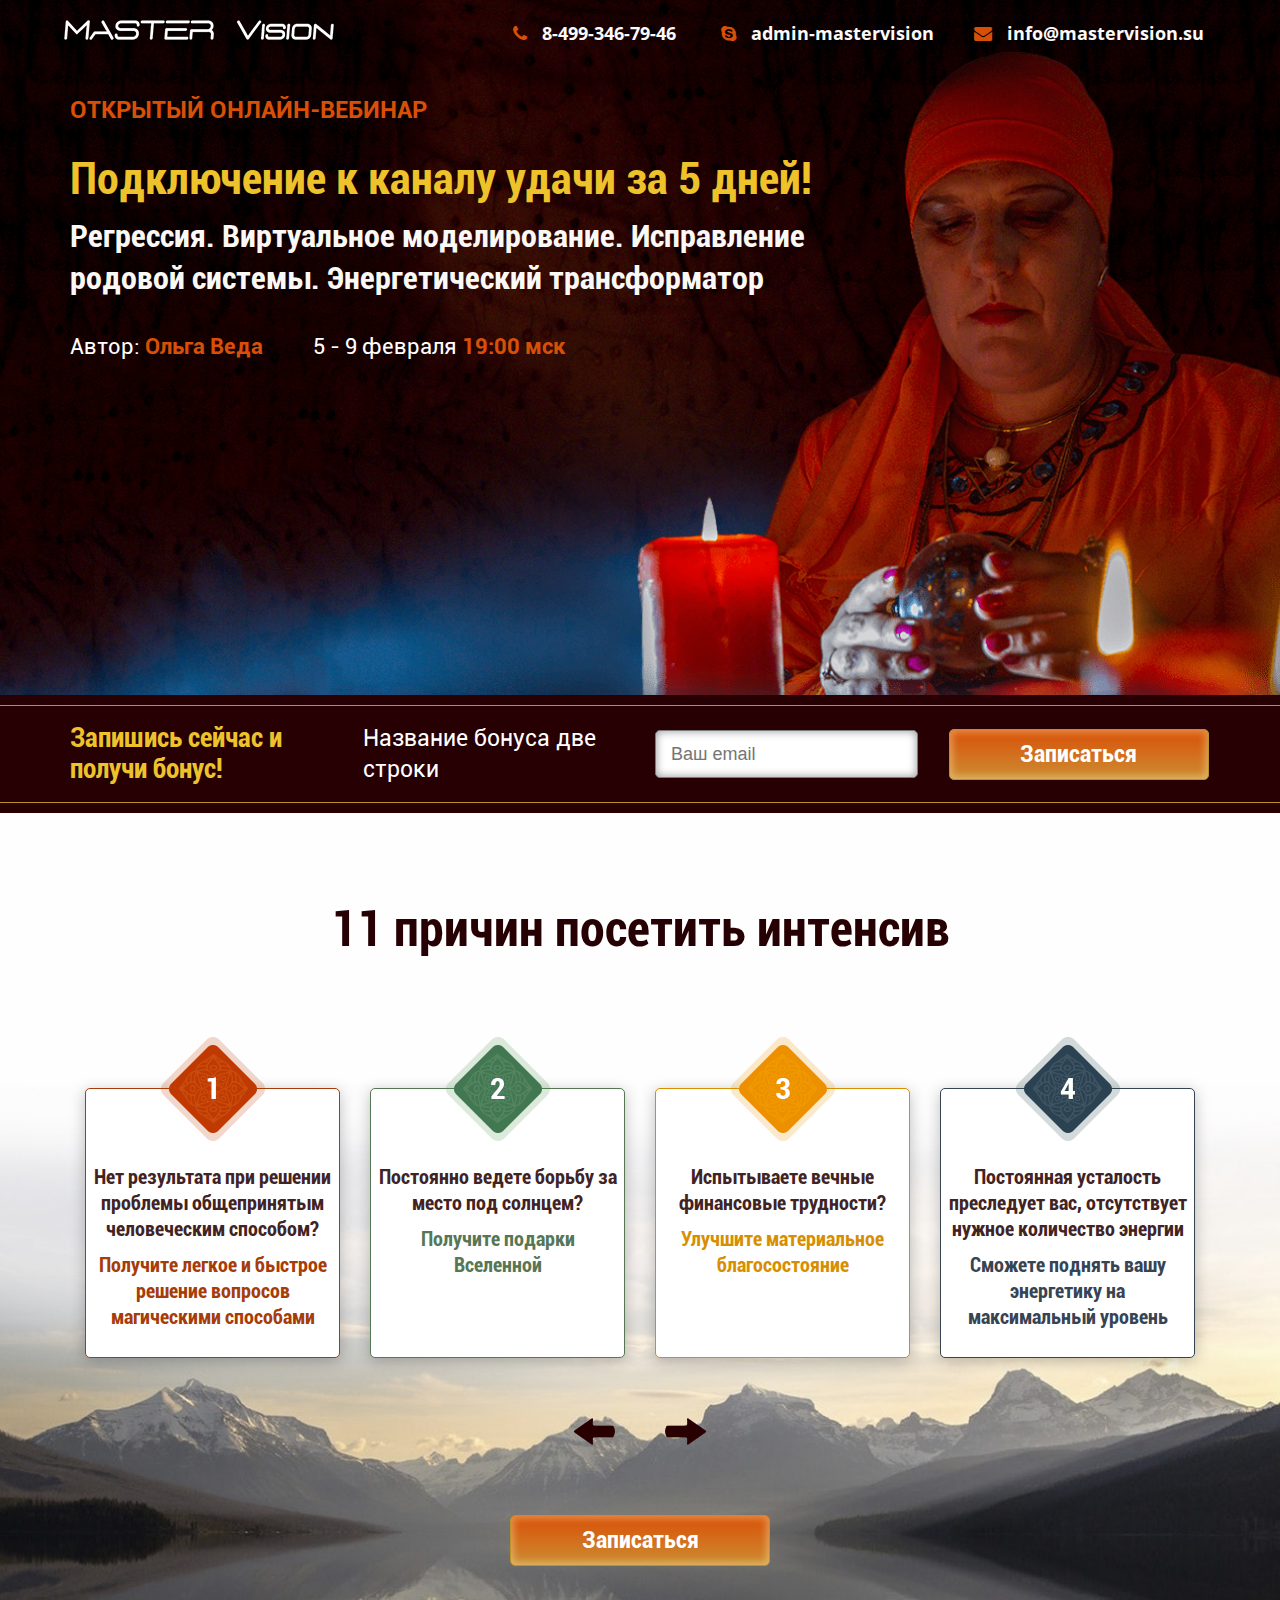
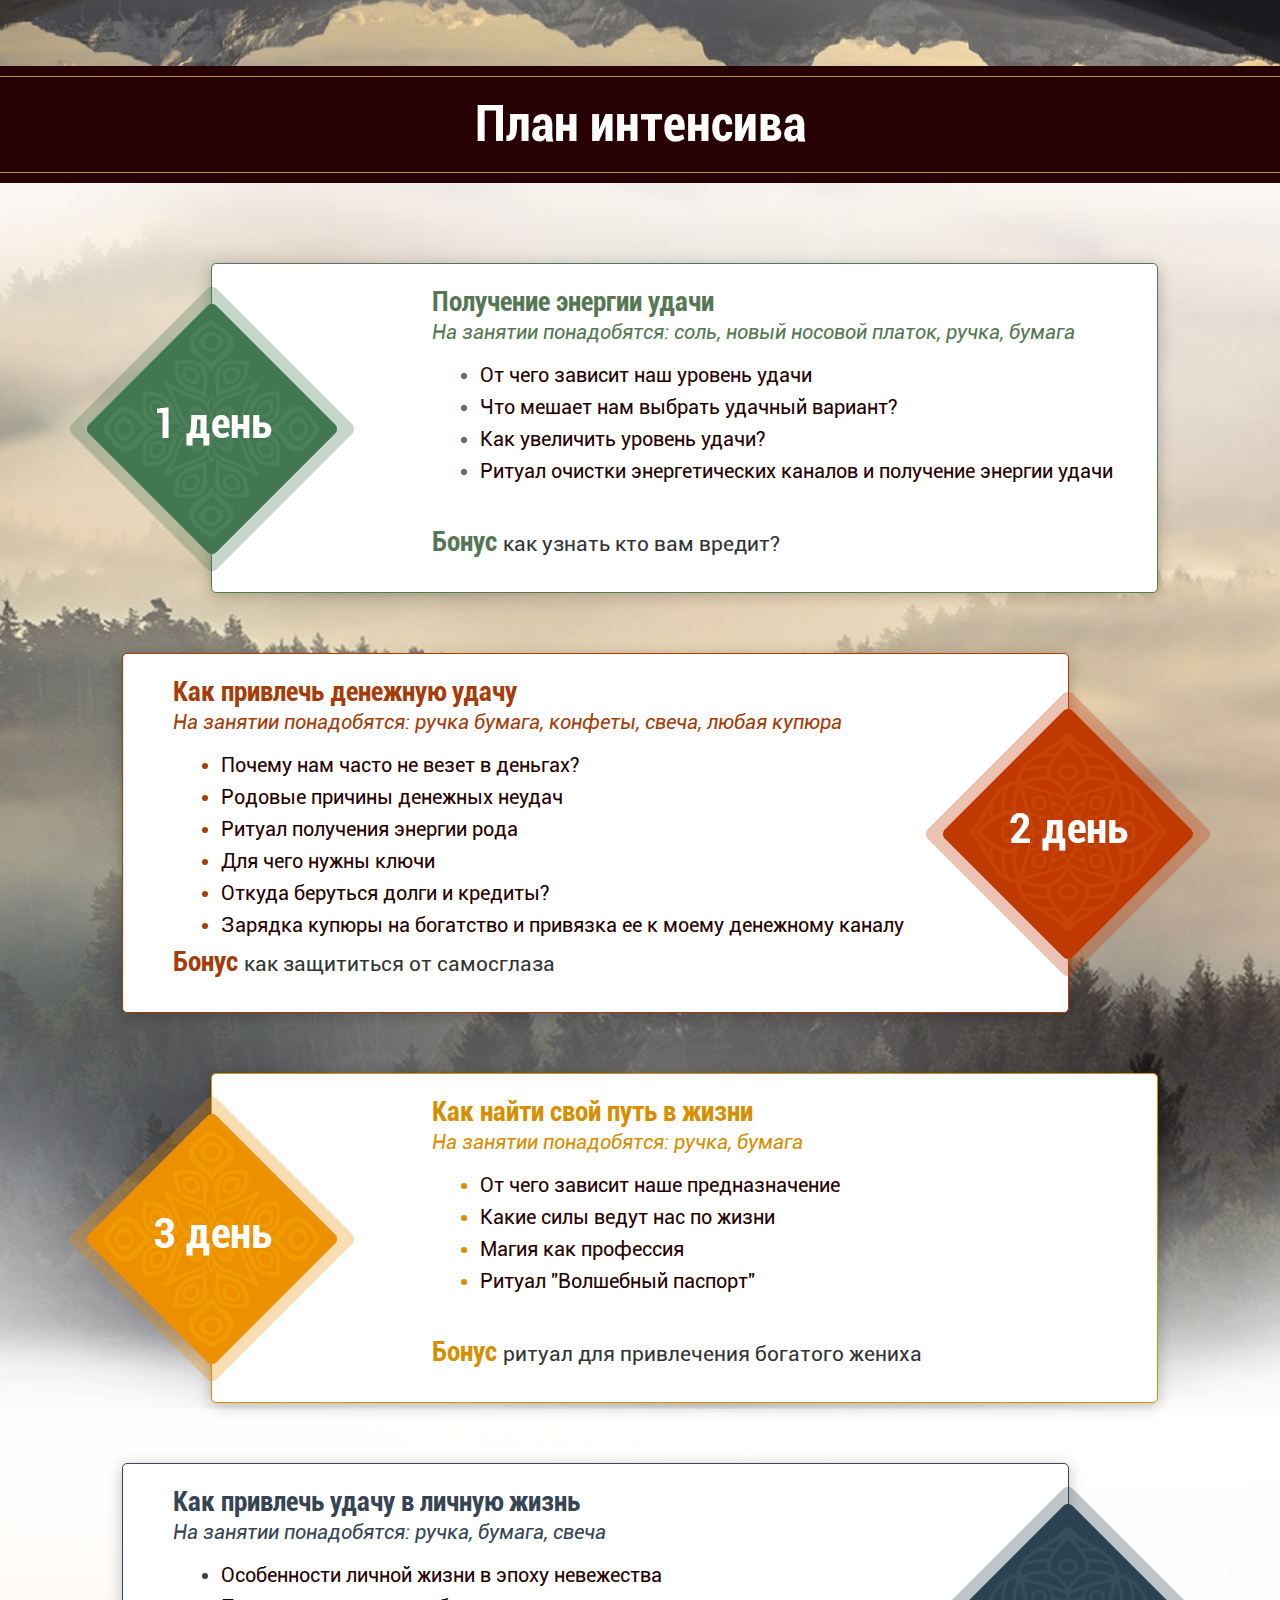
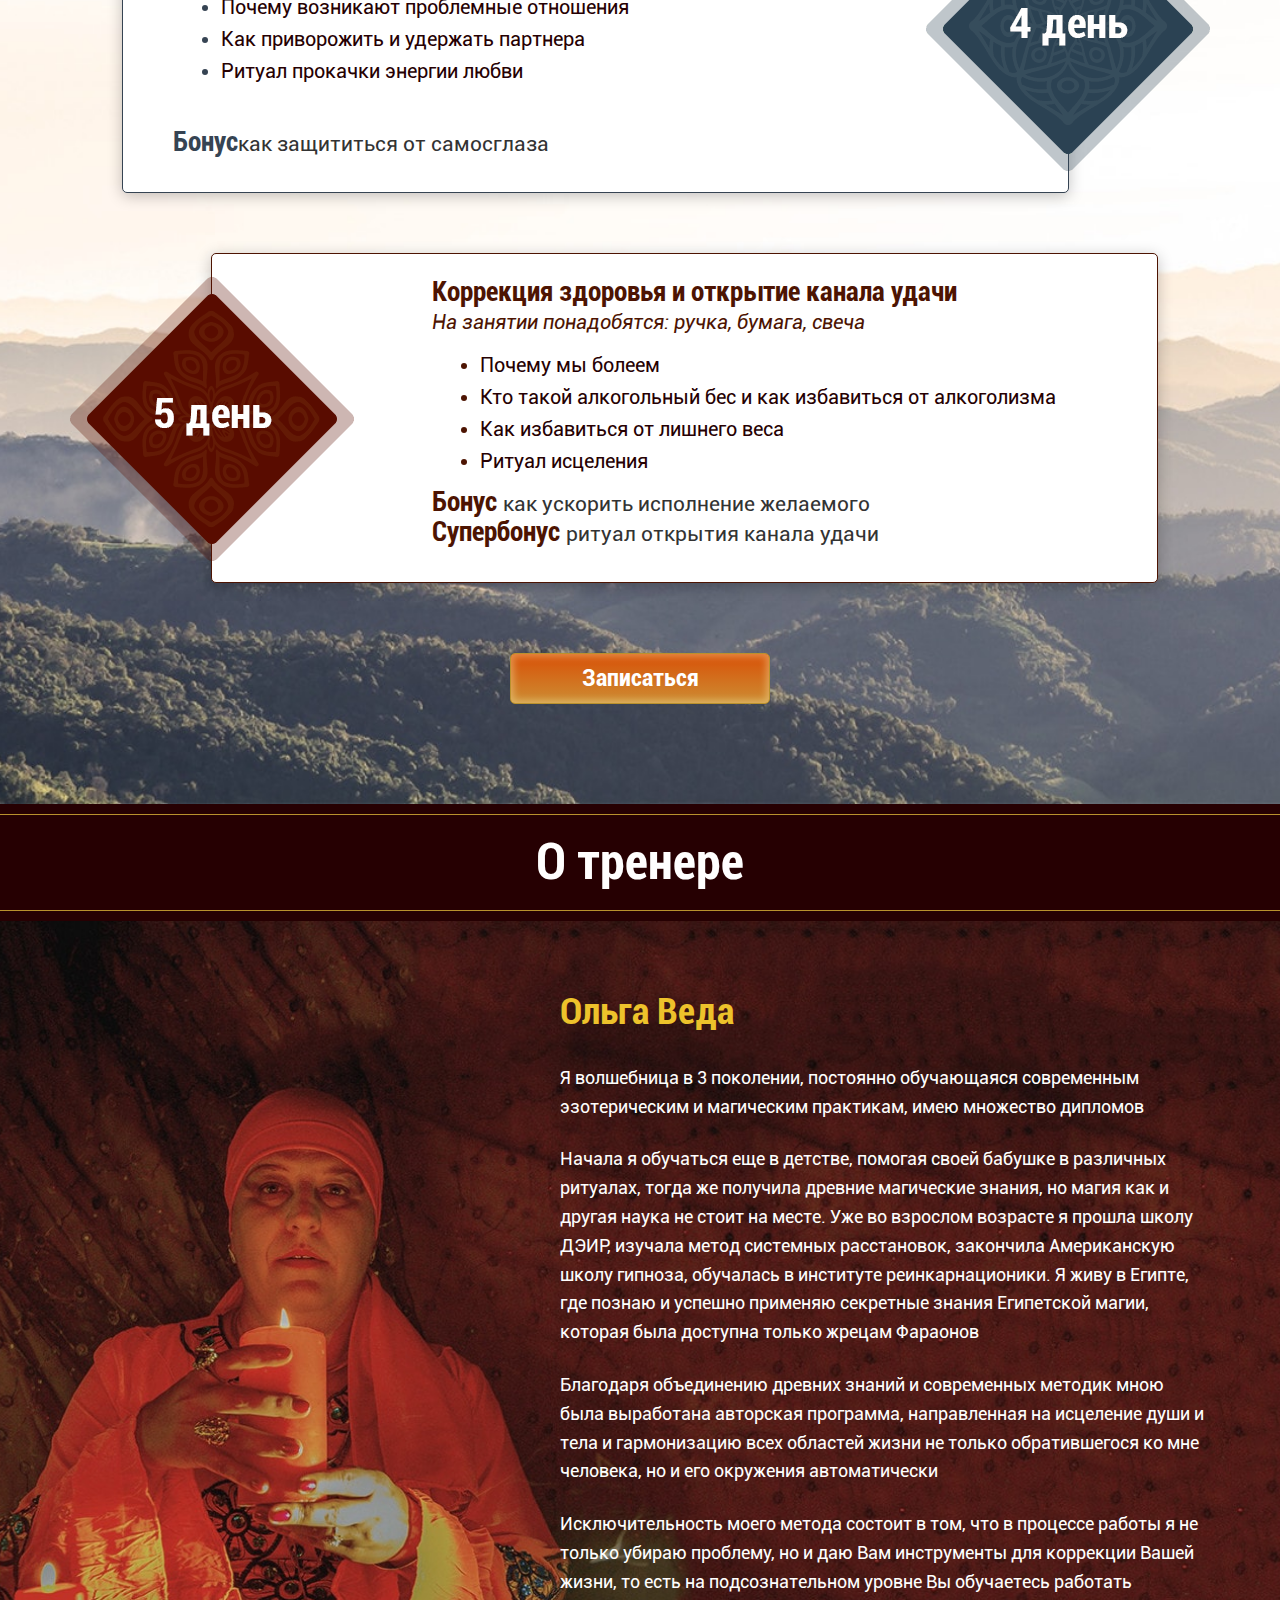
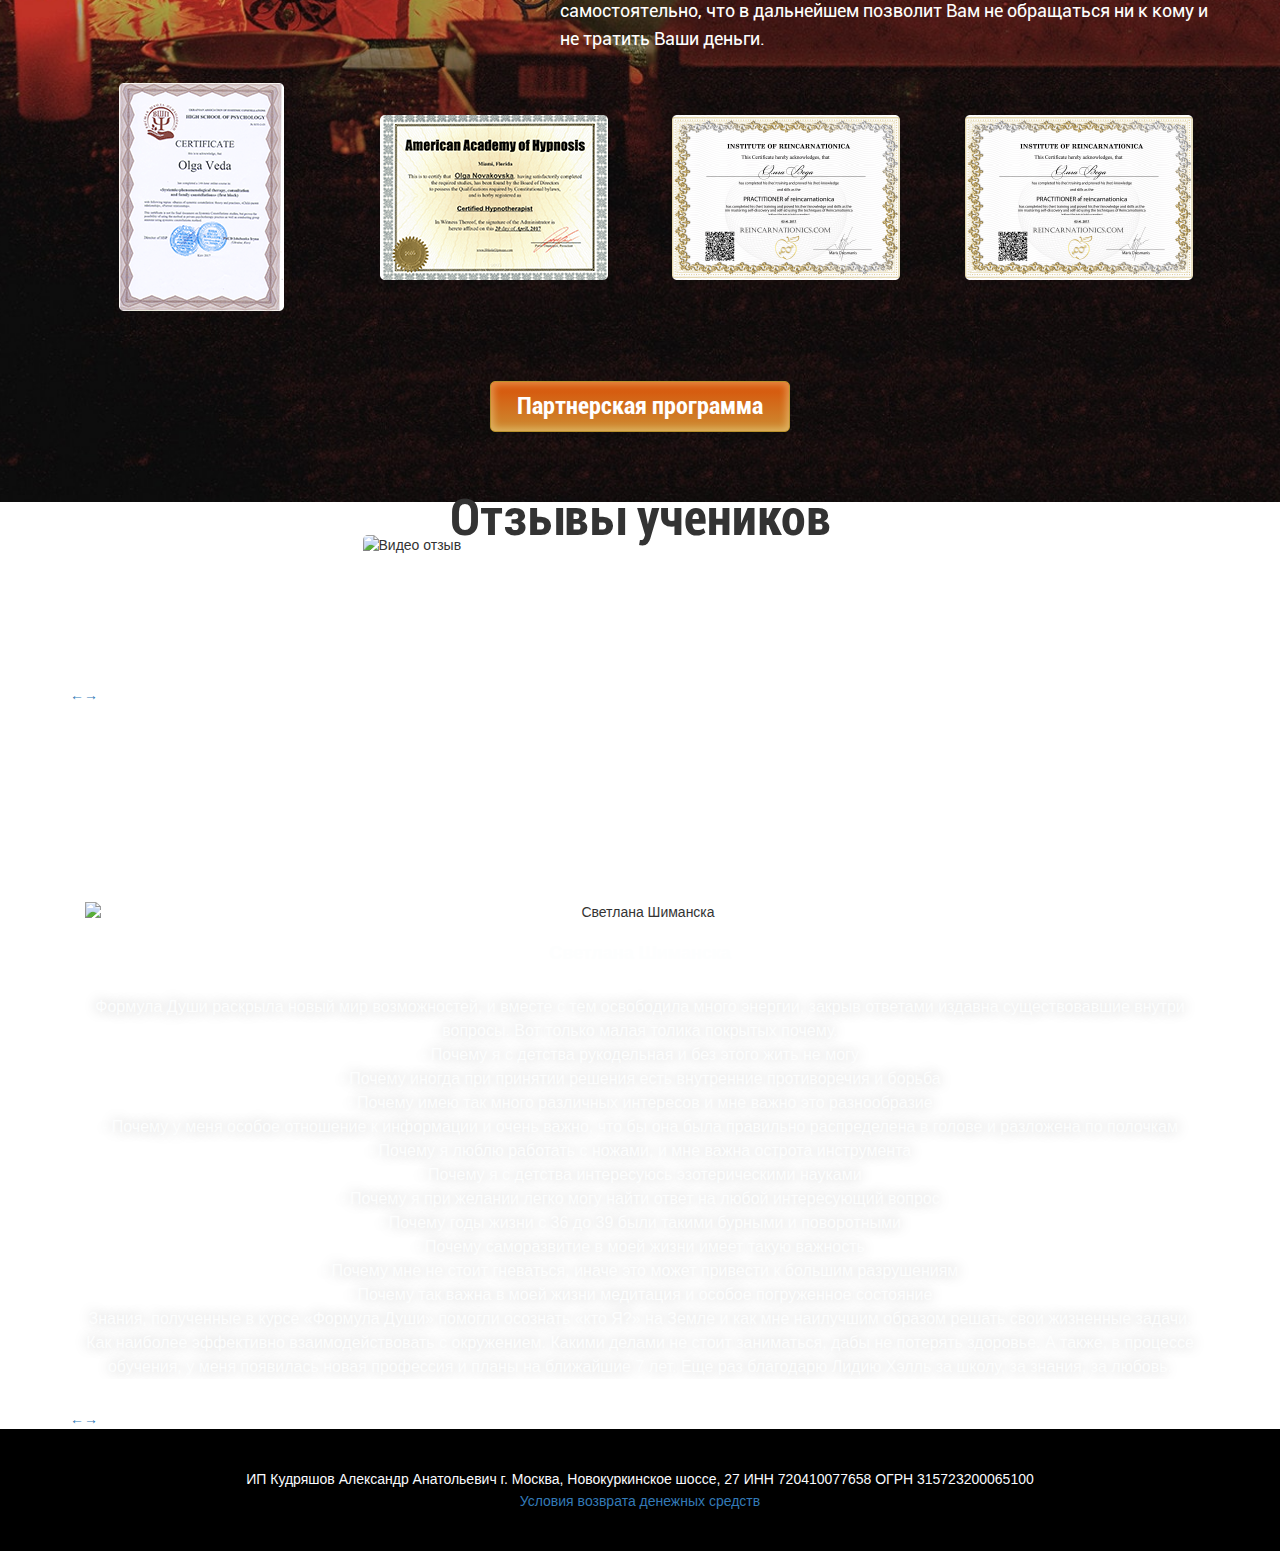
==== commit 48cebba0: "Author is done" ====
--- a/index.html
+++ b/index.html
@@ -235,55 +235,27 @@
       </div>
     </section>
     <section id="author">
-      <div class="container">
-        <h3>О тренере</h3><img id="moon" src="img/moon.png" alt="Луна"/>
-        <div class="author_wrapper"><span class="hidden-link" data-link="http://goo.gl"><img src="img/lidia.png" alt=""/></span>
+      <h3>О тренере</h3>
+      <div class="veda_wrap">
+        <div class="container"><img src="img/veda_about.png" alt="Ольга Веда" id="veda_about"/>
           <div class="author_caption">
-            <h4>Лидия Хэлль </h4>
-            <p>
-              Практикует астрологию 9 лет. Счастлива тем, что занимается любимым делом и уже помогла многим людям найти себя в этой жизниВедущая  школы Астрологии   - Счастливый Юпитер с 2014 года. Открыла свою школу Астрологии не только для того, чтобы передать  свои знания и опыт, но и помочь людям стать астрологами-профессионалами.  
-              Предпочитает заниматься со студентами длительное время, что помогает им начать с нуля и стать в течение обучения профессиональным астрологом. Система обучения построена таким образом, что каждый студент может дойти до работы с незнакомым клиентом и, начав помогать другим, зарабатывать с помощью Астрологии
-            </p><br/>
-            <p>
-              Таролог с 12-летним стажем, имеет 2 ступени Усуи Рэйки Риохо.Исследует разные способы гадания: карты Ленорман, гадание на воске, гадание на кофейной гуще и другие. Работает с разными метафорическими картами как колода OH, Morena, Persona, Personita, Tan Doo</p>
-            <h5>Любимые направления в Астрологии:</h5>
-            <ul class="lovely_dir">
-              <li><span>Космограмма</span></li>
-              <li><span>Формула Души </span></li>
-              <li><span>Транзиты</span></li>
-              <li><span>Хорарная Астрология</span></li>
-              <li><span>Совместимость</span></li>
-            </ul>
-            <div class="clearfix"></div>
-          </div>
-        </div>
-        <div class="education">
-          <div class="row">
-            <div class="col-md-4">
-              <h5>Спец-образование:</h5>
-              <ul class="lovely_dir">
-                <li><span>Колледж классической Астрологии - Allgeier и Noe, закончила 3 летнее обучение с сертификатом мастера</span></li>
-                <li><span>Школа русской Астрологии "Волхвы", закончила с дипломом - Формула Души</span></li>
-                <li><span>ВШКА, разные семинары и мастер-классы</span></li>
-              </ul>
-            </div>
-            <div id="licenses">
-              <div class="col-md-4">
-                <div class="row">
-                  <div class="col-md-6"><a href="img/cert_1_big.jpg" data-fancybox="images"><img src="img/cert_1.png" alt="Сертификат 1"/></a></div>
-                  <div class="col-md-6"><a href="img/cert_2_big.jpg" data-fancybox="images"><img src="img/cert_2.png" alt="Сертификат 2"/></a></div>
-                </div>
-              </div>
-              <div class="col-md-4">
-                <div class="row">
-                  <div class="col-md-6"><a href="img/cert_3_big.jpg" data-fancybox="images"><img src="img/cert_3.png" alt="Сертификат 3"/></a></div>
-                  <div class="col-md-6"><a href="img/cert_4_big.jpg" data-fancybox="images"><img src="img/cert_4.png" alt="Сертификат 4"/></a></div>
-                </div>
-              </div>
-            </div>
-          </div>
-        </div>
-        <div class="clearfix"></div><a class="button" href="/astro-star-magic/partnership" target="_blank">Партнерская программа</a>
+            <h4>Ольга Веда </h4>
+            <p>Я волшебница в 3 поколении, постоянно обучающаяся современным эзотерическим и магическим практикам, имею множество дипломов</p>
+            <p>Начала я обучаться еще в детстве, помогая своей бабушке в различных ритуалах, тогда же получила древние магические знания, но магия как и другая наука не стоит на месте. Уже во взрослом возрасте я прошла школу ДЭИР, изучала метод системных расстановок, закончила Американскую школу гипноза, обучалась в институте реинкарнационики. Я живу в Египте, где познаю и успешно применяю секретные знания Египетской магии, которая была доступна только жрецам Фараонов</p>
+            <p> Благодаря объединению древних знаний и современных методик мною была выработана авторская программа, направленная на исцеление души и тела и гармонизацию всех областей жизни не только обратившегося ко мне человека, но и его окружения автоматически</p>
+            <p>Исключительность моего метода состоит в том, что в процессе работы я не только убираю проблему, но и даю Вам инструменты для коррекции Вашей жизни, то есть на подсознательном уровне Вы обучаетесь работать самостоятельно, что в дальнейшем позволит Вам не обращаться ни к кому и не тратить Ваши деньги.</p>
+          </div>
+          <div class="clearfix"></div>
+          <div id="licenses">
+            <div class="row">
+              <div class="col-md-3"><a href="img/cert_1_min.png" data-fancybox="images"><img src="img/cert_1_min.png" alt="Сертификат 1"/></a></div>
+              <div class="col-md-3"><a href="img/cert_2_min.png" data-fancybox="images"><img src="img/cert_2_min.png" alt="Сертификат 2"/></a></div>
+              <div class="col-md-3"><a href="img/cert_3_min.png" data-fancybox="images"><img src="img/cert_3_min.png" alt="Сертификат 3"/></a></div>
+              <div class="col-md-3"><a href="img/cert_3_min.png" data-fancybox="images"><img src="img/cert_3_min.png" alt="Сертификат 4"/></a></div>
+            </div>
+          </div>
+          <div class="clearfix"></div>
+        </div><a class="button" href="/astro-star-magic/partnership" target="_blank">Партнерская программа</a>
       </div>
     </section>
     <section id="testimonials">
--- a/css/styles.css
+++ b/css/styles.css
@@ -1 +1 @@
-@font-face{font-family:'OpenSansBold';src:url("../fonts/OpenSansBold.eot");src:url("../fonts/OpenSansBold.eot") format('embedded-opentype'), url("../fonts/OpenSansBold.woff2") format('woff2'), url("../fonts/OpenSansBold.woff") format('woff'), url("../fonts/OpenSansBold.ttf") format('truetype'), url("../fonts/OpenSansBold.svg#OpenSansBold") format('svg')}@font-face{font-family:'RobotoRegular';src:url("../fonts/RobotoRegular.eot");src:url("../fonts/RobotoRegular.eot") format('embedded-opentype'), url("../fonts/RobotoRegular.woff2") format('woff2'), url("../fonts/RobotoRegular.woff") format('woff'), url("../fonts/RobotoRegular.ttf") format('truetype'), url("../fonts/RobotoRegular.svg#RobotoRegular") format('svg')}@font-face{font-family:'RobotoBoldCondensed';src:url("../fonts/RobotoBoldCondensed.eot");src:url("../fonts/RobotoBoldCondensed.eot") format('embedded-opentype'), url("../fonts/RobotoBoldCondensed.woff2") format('woff2'), url("../fonts/RobotoBoldCondensed.woff") format('woff'), url("../fonts/RobotoBoldCondensed.ttf") format('truetype'), url("../fonts/RobotoBoldCondensed.svg#RobotoBold") format('svg')}@font-face{font-family:'RobotoBold';src:url("../fonts/RobotoBold.eot");src:url("../fonts/RobotoBold.eot") format('embedded-opentype'), url("../fonts/RobotoBold.woff2") format('woff2'), url("../fonts/RobotoBold.woff") format('woff'), url("../fonts/RobotoBold.ttf") format('truetype'), url("../fonts/RobotoBold.svg#RobotoBold") format('svg')}@font-face{font-family:'RobotoItalic';src:url("../fonts/RobotoItalic.eot");src:url("../fonts/RobotoItalic.eot") format('embedded-opentype'), url("../fonts/RobotoItalic.woff2") format('woff2'), url("../fonts/RobotoItalic.woff") format('woff'), url("../fonts/RobotoItalic.ttf") format('truetype'), url("../fonts/RobotoItalic.svg#RobotoItalic") format('svg')}*{margin:0;padding:0;outline:0;-webkit-box-sizing:border-box;box-sizing:border-box}a:focus,a:hover{text-decoration:none;outline:0;color:#fff}iframe{border:0}h1{font-size:44px;font-family:'RobotoBoldCondensed', sans-serif;color:#edc22b;line-height:55px;margin-bottom:8px}h2{font-size:32px;font-family:'RobotoBoldCondensed', sans-serif;color:#faf9f6;line-height:42px;width:765px;margin-bottom:32px}h3{font-size:50px;font-family:'RobotoBoldCondensed', sans-serif;line-height:33px;text-align:center}.button{font-family:'RobotoBoldCondensed', sans-serif;font-size:24px;line-height:49px;text-align:center;color:#fff;min-width:260px;width:0;margin:0 auto;display:block;margin:70px auto 0;border:1px solid #b9912d;border-radius:5px;background-image:-webkit-gradient(linear, left top, left bottom, from(#d85007), to(#cd8d33));background-image:-webkit-linear-gradient(#d85007, #cd8d33);background-image:-o-linear-gradient(#d85007, #cd8d33);background-image:linear-gradient(#d85007, #cd8d33);-webkit-box-shadow:0 0 7px 3px rgba(255,255,190,0.35) inset;box-shadow:0 0 7px 3px rgba(255,255,190,0.35) inset}.button:focus,.button:hover{background-image:-webkit-gradient(linear, left top, left bottom, from(#cd8d33), to(#d85007));background-image:-webkit-linear-gradient(#cd8d33, #d85007);background-image:-o-linear-gradient(#cd8d33, #d85007);background-image:linear-gradient(#cd8d33, #d85007);color:#fff}.video_wrapper{width:50%;margin:15px 0;border-radius:5px;position:relative}.video_wrapper:before{content:'';height:0;padding-top:56.25%;display:block}.video_wrapper iframe,.video_wrapper img{position:absolute;top:0;left:0;border-radius:5px;width:100%;height:100%;cursor:pointer}#main_screen{background-image:url("../img/bg.png");background-repeat:no-repeat;background-position:center top;background-size:cover;width:100%;overflow:hidden;padding-bottom:20px}#header{padding:20px 18px 20px 5px;overflow:hidden}#logo{float:left}.contacts{float:right;text-align:right}.contacts .fa{color:#d85007;font-size:18px;margin:0 15px 0 40px}.contacts .fa.fa-phone{margin-left:0}.contacts .fa+span{font-size:18px;font-family:"OpenSansBold", arial;color:#fcfafa;line-height:26px;text-align:right}#first_screen_section{padding:0}#first_screen_section .container{position:relative;z-index:9;text-align:left}#first_screen_section .container .video_wrapper{width:44%}#pre{font-size:24px;font-family:'RobotoBold', sans-serif;color:#d85007;line-height:25px;text-transform:uppercase;margin-top:32px}.aut_n_date{overflow:hidden}.aut_n_date p{font-size:22px;font-family:"RobotoRegular", sans-serif;color:#fff;float:left}.aut_n_date p:first-child{margin-right:50px}.aut_n_date p span{font-family:'RobotoBold', sans-serif;color:#d85007}#veda_main{width:708px;height:auto;position:absolute;bottom:-95px;right:-120px;z-index:-1}#mail_section{background-color:#260002;width:100%;padding:34px 0;overflow:hidden;position:relative}#mail_section:after,#mail_section:before{content:'';width:100%;height:1px;background-color:#b9912d;position:absolute;left:0;right:0}#mail_section:before{top:10px}#mail_section:after{bottom:10px}#mail_section .col-md-3{height:50px;display:-webkit-box;display:-ms-flexbox;display:flex;-webkit-box-align:center;-ms-flex-align:center;align-items:center;-webkit-box-pack:center;-ms-flex-pack:center;justify-content:center}#mail_section .col-md-3 h3{font-size:27px;font-family:'RobotoBoldCondensed', sans-serif;color:#edc22b;line-height:1.148;text-align:left}#mail_section .col-md-3 p{font-size:23px;font-family:'RobotoRegular', sans-serif;color:#fff;line-height:1.35}#mail_section .col-md-3 .infront_submit,#mail_section .col-md-3 .span_phone{font-size:15px}.email-block input,.phone-block input{border:1px solid #7b7b7b;border-radius:5px;background-color:#fff;-webkit-box-shadow:inset 0px 0px 8.55px 0.45px rgba(0,0,0,0.39);box-shadow:inset 0px 0px 8.55px 0.45px rgba(0,0,0,0.39);width:100%;height:48px;padding:7px 15px;font-size:18px;font-family:"OpenSansRegular", arial;color:rgba(29,28,24,0.702);line-height:1.3;text-align:left}button.button{margin-top:0}#risons{background-image:url("../img/second_screen_bg.jpg");background-repeat:no-repeat;background-position:center top;background-size:cover;padding:100px 0}#risons h3{color:#260002;margin-bottom:90px}#risons_slider .crsl-item{padding-top:52px}#risons_slider .crsl-item .item{border:1px solid;border-radius:5px;background-color:#fff;width:100%;height:270px;text-align:center;padding:0 5px;margin-bottom:35px;position:relative;-webkit-box-shadow:0 3px 15px 0px rgba(0,0,0,0.24);box-shadow:0 3px 15px 0px rgba(0,0,0,0.24)}#risons_slider .crsl-item .item .risson_pic{width:104px;height:104px;position:absolute;margin:0 auto;left:0;right:0;top:-52px;background-image:url("../img/rissons_numbers.png");background-repeat:no-repeat;background-position:0 0}#risons_slider .crsl-item .item .risson_pic.second_risson{background-position-x:-104px}#risons_slider .crsl-item .item .risson_pic.third_risson{background-position-x:-208px}#risons_slider .crsl-item .item .risson_pic.fourth_risson{background-position-x:-312px}#risons_slider .crsl-item .item .risson_pic.fifth_risson{background-position-x:-416px}#risons_slider .crsl-item .item .risson_pic.sixth_risson{background-position-x:-520px}#risons_slider .crsl-item .item .risson_pic.seventh_risson{background-position-x:-624px}#risons_slider .crsl-item .item .risson_pic.eighth_risson{background-position-x:-728px}#risons_slider .crsl-item .item .risson_pic.ninth_risson{background-position-x:-832px}#risons_slider .crsl-item .item .risson_pic.tenth_risson{background-position-x:-936px}#risons_slider .crsl-item .item .risson_pic.eleventh_risson{background-position-x:-1040px}#risons_slider .crsl-item .item p{font-size:20px;font-family:'RobotoBoldCondensed', sans-serif;line-height:26px}#risons_slider .crsl-item .item p:first-of-type{margin:75px auto 10px;color:#412324}#risons_slider .crsl-item .item.red{border-color:#a63c08}#risons_slider .crsl-item .item.red p:last-of-type{color:#a63c08}#risons_slider .crsl-item .item.green{border-color:#567754}#risons_slider .crsl-item .item.green p:last-of-type{color:#567754}#risons_slider .crsl-item .item.orange{border-color:#d78f01}#risons_slider .crsl-item .item.orange p:last-of-type{color:#d78f01}#risons_slider .crsl-item .item.blue{border-color:#364453}#risons_slider .crsl-item .item.blue p:last-of-type{color:#364453}#risons_slider .slidernav{width:162px;margin:25px auto 0}#risons_slider .slidernav a{vertical-align:middle;text-align:center;font-size:32px;border-radius:50%;background-image:url("../img/arrows.png");background-repeat:no-repeat;background-position:0 0;width:41px;height:27px;margin:0 15px}#risons_slider .slidernav a:hover{background-position-y:-27px}#risons_slider .slidernav a:first-child{float:left}#risons_slider .slidernav a:last-child{float:right;background-position-x:-41px}#plan{background-image:url("../img/plan_bg.jpg");background-position:center top;background-size:cover;background-repeat:no-repeat;width:100%;padding-bottom:100px}#plan h3{position:relative;color:#fffefe;background-color:#260002;width:100%;padding:42px 0;margin-bottom:80px}#plan h3:after,#plan h3:before{content:'';width:100%;height:1px;background-color:#b9912d;position:absolute;left:0;right:0}#plan h3:before{top:10px}#plan h3:after{bottom:10px}#plan .container{width:1066px}.plan_wrapper{border:1px solid;border-radius:5px;width:947px;height:330px;padding:25px;margin-bottom:60px;background-color:#fff;-webkit-box-shadow:0 3px 15px 0 rgba(0,0,0,0.24);box-shadow:0 3px 15px 0 rgba(0,0,0,0.24);position:relative;clear:both}.plan_wrapper .plan_bonus{font-size:21px;font-family:'RobotoRegular', sans-serif;position:absolute;bottom:30px}.plan_wrapper .plan_bonus strong{font-size:27px;font-family:'RobotoBoldCondensed', sans-serif}.plan_wrapper .day_number{width:284px;height:284px;background-image:url("../img/day_numbers.png");background-repeat:no-repeat;background-position:0 0;position:absolute;top:23px}.plan_caption h4{font-size:27px;font-family:'RobotoBoldCondensed', sans-serif;line-height:1;position:relative}.plan_caption h4 small{font-family:'RobotoItalic', sans-serif;font-size:20px;line-height:33px;display:block;font-weight:100}.plan_caption ul{margin:15px 0 0 48px}.plan_caption ul li{font-size:20px;font-family:'RobotoRegular', sans-serif;margin-bottom:10px;line-height:1.1}.plan_caption ul li span{color:#260002}.plan_wrapper:first-of-type{float:right;border-color:#567754}.plan_wrapper:first-of-type .day_number{left:-142px}.plan_wrapper:first-of-type .plan_caption{padding-left:195px}.plan_wrapper:first-of-type .plan_caption h4,.plan_wrapper:first-of-type .plan_caption li{color:#567754}.plan_wrapper:first-of-type .plan_bonus{left:220px}.plan_wrapper:first-of-type .plan_bonus strong{color:#567754}.plan_wrapper:nth-of-type(2){border-color:#a63c08;height:360px}.plan_wrapper:nth-of-type(2) .day_number{left:auto;right:-142px;top:38px;background-position-x:-284px}.plan_wrapper:nth-of-type(2) .plan_caption{padding-left:25px}.plan_wrapper:nth-of-type(2) .plan_caption h4,.plan_wrapper:nth-of-type(2) .plan_caption li{color:#a63c08}.plan_wrapper:nth-of-type(2) .plan_bonus{left:50px}.plan_wrapper:nth-of-type(2) .plan_bonus strong{color:#a63c08}.plan_wrapper:nth-of-type(3){float:right;border-color:#d78f01}.plan_wrapper:nth-of-type(3) .day_number{left:-142px;background-position-x:-568px}.plan_wrapper:nth-of-type(3) .plan_caption{padding-left:195px}.plan_wrapper:nth-of-type(3) .plan_caption h4,.plan_wrapper:nth-of-type(3) .plan_caption li{color:#d78f01}.plan_wrapper:nth-of-type(3) .plan_bonus{left:220px}.plan_wrapper:nth-of-type(3) .plan_bonus strong{color:#d78f01}.plan_wrapper:nth-of-type(4){border-color:#364453}.plan_wrapper:nth-of-type(4) .day_number{left:auto;right:-142px;background-position-x:-852px}.plan_wrapper:nth-of-type(4) .plan_caption{padding-left:25px}.plan_wrapper:nth-of-type(4) .plan_caption h4,.plan_wrapper:nth-of-type(4) .plan_caption li{color:#364453}.plan_wrapper:nth-of-type(4) .plan_bonus{left:50px}.plan_wrapper:nth-of-type(4) .plan_bonus strong{color:#364453}.plan_wrapper:nth-of-type(5){float:right;border-color:#4d1402;margin-bottom:0}.plan_wrapper:nth-of-type(5) .day_number{left:-142px;background-position-x:-1136px}.plan_wrapper:nth-of-type(5) .plan_caption{padding-left:195px}.plan_wrapper:nth-of-type(5) .plan_caption h4,.plan_wrapper:nth-of-type(5) .plan_caption li{color:#4d1402}.plan_wrapper:nth-of-type(5) .plan_bonus{left:220px}.plan_wrapper:nth-of-type(5) .plan_bonus strong{color:#4d1402}.plan_wrapper:nth-of-type(5) .plan_bonus:first-child{bottom:60px}#author{background-image:url("../img/about_back.jpg");background-position:center top;background-size:cover;background-repeat:no-repeat;width:100%}#author:after,#author h3{margin-bottom:35px}#author h5{font-size:20px;font-family:"OswaldMedium", Arial;color:#41b8ea;line-height:1.65;margin-bottom:12px}#moon{display:block;margin:0 auto 35px}.author_wrapper{border:1px solid #555;border-radius:10px;background-color:rgba(255,255,255,0.05);overflow:hidden;margin-bottom:75px}.author_wrapper img{position:relative;margin-right:55px;float:left;left:0;bottom:-50px}.author_caption{padding:50px 25px}.author_caption h4{font-size:27px;font-family:"OswaldMedium", Arial;color:#41b8ea;line-height:1.222;margin-bottom:20px}.author_caption p{font-size:16px;font-family:"OpenSansRegular", arial;color:#fff;line-height:1.6;margin-bottom:0}.lovely_dir{display:-webkit-box;display:-ms-flexbox;display:flex;-webkit-box-align:center;-ms-flex-align:center;align-items:center;-ms-flex-pack:distribute;justify-content:space-around}.lovely_dir li{color:#41b8ea;font-size:16px;font-family:"OpenSansRegular", arial;line-height:1.2;padding-left:0px}.lovely_dir li span{color:#fff;margin-left:-5px;letter-spacing:-0.5px}.education .lovely_dir{display:block;margin-left:15px}.education .lovely_dir li{margin-bottom:18px;padding-left:15px}#testimonials{background-image:url("../img/testimonials_back.jpg");background-position:bottom center;background-size:cover;background-repeat:no-repeat;width:100%}#video_slider{margin-bottom:25px}#video_slider .crsl-wrap{margin-bottom:30px}#video_slider .crsl-wrap .video_wrapper{margin:0 auto}#video_slider .slidernav{position:relative;width:710px}#v-testm-btns{width:inherit;position:absolute;bottom:192px;height:0}#text_slider .crsl-wrap{margin-bottom:30px}#text_slider .crsl-item{text-align:center;width:920px;margin:0 auto}#text_slider .crsl-item img{display:block;margin:0 auto 15px}#text_slider .crsl-item h5{font-size:18px;font-family:"OswaldMedium", Arial;color:#fdfefe;line-height:1.833;margin-bottom:25px}#text_slider .crsl-item p{font-size:16px;font-family:"OpenSansRegular", arial;color:#fdfefe;line-height:1.5;text-shadow:0px 0px 12.96px rgba(0,0,0,0.25)}#footer{background-color:#000;padding:40px 0;color:#fafbfe;text-align:center}#footer h5{font-size:24px;font-family:"OswaldRegular", Arial;line-height:1.042;margin-bottom:20px}#footer p{font-size:14px;font-family:"OpenSansRegular", arial;line-height:1.571}#footer p+a:hover{color:#337ab7;text-decoration:underline}.soc_buttons{display:none;max-width:55%;margin:20px auto 0}.soc_buttons a{display:inline-block;margin:0 10px 10px}.soc_buttons a .fa{font-size:20px;color:#000;background-image:-webkit-gradient(linear, left bottom, left top, from(#1c5768), to(#35c2db));background-image:-webkit-linear-gradient(bottom, #1c5768, #35c2db);background-image:-o-linear-gradient(bottom, #1c5768, #35c2db);background-image:linear-gradient(to top, #1c5768, #35c2db);padding-top:5px;border-radius:50%;width:30px;height:30px;-webkit-transition:all 0.6s ease-out;-o-transition:all 0.6s ease-out;transition:all 0.6s ease-out}.soc_buttons a .fa:hover{background-image:-webkit-gradient(linear, left bottom, left top, from(#35c2db), to(#1c5768));background-image:-webkit-linear-gradient(bottom, #35c2db, #1c5768);background-image:-o-linear-gradient(bottom, #35c2db, #1c5768);background-image:linear-gradient(to top, #35c2db, #1c5768);-webkit-transition:all 0.4s ease-in;-o-transition:all 0.4s ease-in;transition:all 0.4s ease-in}#bonus .soc_buttons{display:block}#myModalForm .modal-content{background-image:url("../img/second_screen_back.jpg");background-position:center;background-repeat:repeat-x;background-size:cover;padding:60px 0}#myModalForm .modal-content .close{position:absolute;top:15px;right:18px;color:#fff;font-size:34px;float:none;opacity:1;text-shadow:0 2px 1px #000;z-index:9;background-image:url("../img/planet_1.png");border:0;border-radius:100%;height:50px;width:50px;background-size:100%;background-repeat:no-repeat;background-position:center 4px;background-color:transparent}#myModalForm form{width:80%;margin:0 auto}#myModalForm h3{font-size:27px;color:#fff;text-align:center;margin:0 0 20px;line-height:1}#myModalForm h3:after{margin-bottom:20px}#myModalForm p{font-size:22px;color:#fff;text-align:center;line-height:1;margin:0 0 20px}#myModalForm input{margin-bottom:20px}#bonus #footer{margin-top:0;padding:40px 0}+@font-face{font-family:'OpenSansBold';src:url("../fonts/OpenSansBold.eot");src:url("../fonts/OpenSansBold.eot") format('embedded-opentype'), url("../fonts/OpenSansBold.woff2") format('woff2'), url("../fonts/OpenSansBold.woff") format('woff'), url("../fonts/OpenSansBold.ttf") format('truetype'), url("../fonts/OpenSansBold.svg#OpenSansBold") format('svg')}@font-face{font-family:'RobotoRegular';src:url("../fonts/RobotoRegular.eot");src:url("../fonts/RobotoRegular.eot") format('embedded-opentype'), url("../fonts/RobotoRegular.woff2") format('woff2'), url("../fonts/RobotoRegular.woff") format('woff'), url("../fonts/RobotoRegular.ttf") format('truetype'), url("../fonts/RobotoRegular.svg#RobotoRegular") format('svg')}@font-face{font-family:'RobotoBoldCondensed';src:url("../fonts/RobotoBoldCondensed.eot");src:url("../fonts/RobotoBoldCondensed.eot") format('embedded-opentype'), url("../fonts/RobotoBoldCondensed.woff2") format('woff2'), url("../fonts/RobotoBoldCondensed.woff") format('woff'), url("../fonts/RobotoBoldCondensed.ttf") format('truetype'), url("../fonts/RobotoBoldCondensed.svg#RobotoBold") format('svg')}@font-face{font-family:'RobotoBold';src:url("../fonts/RobotoBold.eot");src:url("../fonts/RobotoBold.eot") format('embedded-opentype'), url("../fonts/RobotoBold.woff2") format('woff2'), url("../fonts/RobotoBold.woff") format('woff'), url("../fonts/RobotoBold.ttf") format('truetype'), url("../fonts/RobotoBold.svg#RobotoBold") format('svg')}@font-face{font-family:'RobotoItalic';src:url("../fonts/RobotoItalic.eot");src:url("../fonts/RobotoItalic.eot") format('embedded-opentype'), url("../fonts/RobotoItalic.woff2") format('woff2'), url("../fonts/RobotoItalic.woff") format('woff'), url("../fonts/RobotoItalic.ttf") format('truetype'), url("../fonts/RobotoItalic.svg#RobotoItalic") format('svg')}*{margin:0;padding:0;outline:0;-webkit-box-sizing:border-box;box-sizing:border-box}a:focus,a:hover{text-decoration:none;outline:0;color:#fff}iframe{border:0}h1{font-size:44px;font-family:'RobotoBoldCondensed', sans-serif;color:#edc22b;line-height:55px;margin-bottom:8px}h2{font-size:32px;font-family:'RobotoBoldCondensed', sans-serif;color:#faf9f6;line-height:42px;width:765px;margin-bottom:32px}h3{font-size:50px;font-family:'RobotoBoldCondensed', sans-serif;line-height:33px;text-align:center}.button{font-family:'RobotoBoldCondensed', sans-serif;font-size:24px;line-height:49px;text-align:center;color:#fff;min-width:260px;width:0;margin:0 auto;display:block;margin:70px auto 0;border:1px solid #b9912d;border-radius:5px;background-image:-webkit-gradient(linear, left top, left bottom, from(#d85007), to(#cd8d33));background-image:-webkit-linear-gradient(#d85007, #cd8d33);background-image:-o-linear-gradient(#d85007, #cd8d33);background-image:linear-gradient(#d85007, #cd8d33);-webkit-box-shadow:0 0 7px 3px rgba(255,255,190,0.35) inset;box-shadow:0 0 7px 3px rgba(255,255,190,0.35) inset}.button:focus,.button:hover{background-image:-webkit-gradient(linear, left top, left bottom, from(#cd8d33), to(#d85007));background-image:-webkit-linear-gradient(#cd8d33, #d85007);background-image:-o-linear-gradient(#cd8d33, #d85007);background-image:linear-gradient(#cd8d33, #d85007);color:#fff}.video_wrapper{width:50%;margin:15px 0;border-radius:5px;position:relative}.video_wrapper:before{content:'';height:0;padding-top:56.25%;display:block}.video_wrapper iframe,.video_wrapper img{position:absolute;top:0;left:0;border-radius:5px;width:100%;height:100%;cursor:pointer}#main_screen{background-image:url("../img/bg.png");background-repeat:no-repeat;background-position:center top;background-size:cover;width:100%;overflow:hidden;padding-bottom:20px}#header{padding:20px 18px 20px 5px;overflow:hidden}#logo{float:left}.contacts{float:right;text-align:right}.contacts .fa{color:#d85007;font-size:18px;margin:0 15px 0 40px}.contacts .fa.fa-phone{margin-left:0}.contacts .fa+span{font-size:18px;font-family:"OpenSansBold", arial;color:#fcfafa;line-height:26px;text-align:right}#first_screen_section{padding:0}#first_screen_section .container{position:relative;z-index:9;text-align:left}#first_screen_section .container .video_wrapper{width:44%}#pre{font-size:24px;font-family:'RobotoBold', sans-serif;color:#d85007;line-height:25px;text-transform:uppercase;margin-top:32px}.aut_n_date{overflow:hidden}.aut_n_date p{font-size:22px;font-family:"RobotoRegular", sans-serif;color:#fff;float:left}.aut_n_date p:first-child{margin-right:50px}.aut_n_date p span{font-family:'RobotoBold', sans-serif;color:#d85007}#veda_main{width:708px;height:auto;position:absolute;bottom:-95px;right:-120px;z-index:-1}#mail_section{background-color:#260002;width:100%;padding:34px 0;overflow:hidden;position:relative}#mail_section:after,#mail_section:before{content:'';width:100%;height:1px;background-color:#b9912d;position:absolute;left:0;right:0}#mail_section:before{top:10px}#mail_section:after{bottom:10px}#mail_section .col-md-3{height:50px;display:-webkit-box;display:-ms-flexbox;display:flex;-webkit-box-align:center;-ms-flex-align:center;align-items:center;-webkit-box-pack:center;-ms-flex-pack:center;justify-content:center}#mail_section .col-md-3 h3{font-size:27px;font-family:'RobotoBoldCondensed', sans-serif;color:#edc22b;line-height:1.148;text-align:left}#mail_section .col-md-3 p{font-size:23px;font-family:'RobotoRegular', sans-serif;color:#fff;line-height:1.35}#mail_section .col-md-3 .infront_submit,#mail_section .col-md-3 .span_phone{font-size:15px}.email-block input,.phone-block input{border:1px solid #7b7b7b;border-radius:5px;background-color:#fff;-webkit-box-shadow:inset 0px 0px 8.55px 0.45px rgba(0,0,0,0.39);box-shadow:inset 0px 0px 8.55px 0.45px rgba(0,0,0,0.39);width:100%;height:48px;padding:7px 15px;font-size:18px;font-family:"OpenSansRegular", arial;color:rgba(29,28,24,0.702);line-height:1.3;text-align:left}button.button{margin-top:0}#risons{background-image:url("../img/second_screen_bg.jpg");background-repeat:no-repeat;background-position:center top;background-size:cover;padding:100px 0}#risons h3{color:#260002;margin-bottom:90px}#risons_slider .crsl-item{padding-top:52px}#risons_slider .crsl-item .item{border:1px solid;border-radius:5px;background-color:#fff;width:100%;height:270px;text-align:center;padding:0 5px;margin-bottom:35px;position:relative;-webkit-box-shadow:0 3px 15px 0px rgba(0,0,0,0.24);box-shadow:0 3px 15px 0px rgba(0,0,0,0.24)}#risons_slider .crsl-item .item .risson_pic{width:104px;height:104px;position:absolute;margin:0 auto;left:0;right:0;top:-52px;background-image:url("../img/rissons_numbers.png");background-repeat:no-repeat;background-position:0 0}#risons_slider .crsl-item .item .risson_pic.second_risson{background-position-x:-104px}#risons_slider .crsl-item .item .risson_pic.third_risson{background-position-x:-208px}#risons_slider .crsl-item .item .risson_pic.fourth_risson{background-position-x:-312px}#risons_slider .crsl-item .item .risson_pic.fifth_risson{background-position-x:-416px}#risons_slider .crsl-item .item .risson_pic.sixth_risson{background-position-x:-520px}#risons_slider .crsl-item .item .risson_pic.seventh_risson{background-position-x:-624px}#risons_slider .crsl-item .item .risson_pic.eighth_risson{background-position-x:-728px}#risons_slider .crsl-item .item .risson_pic.ninth_risson{background-position-x:-832px}#risons_slider .crsl-item .item .risson_pic.tenth_risson{background-position-x:-936px}#risons_slider .crsl-item .item .risson_pic.eleventh_risson{background-position-x:-1040px}#risons_slider .crsl-item .item p{font-size:20px;font-family:'RobotoBoldCondensed', sans-serif;line-height:26px}#risons_slider .crsl-item .item p:first-of-type{margin:75px auto 10px;color:#412324}#risons_slider .crsl-item .item.red{border-color:#a63c08}#risons_slider .crsl-item .item.red p:last-of-type{color:#a63c08}#risons_slider .crsl-item .item.green{border-color:#567754}#risons_slider .crsl-item .item.green p:last-of-type{color:#567754}#risons_slider .crsl-item .item.orange{border-color:#d78f01}#risons_slider .crsl-item .item.orange p:last-of-type{color:#d78f01}#risons_slider .crsl-item .item.blue{border-color:#364453}#risons_slider .crsl-item .item.blue p:last-of-type{color:#364453}#risons_slider .slidernav{width:162px;margin:25px auto 0}#risons_slider .slidernav a{vertical-align:middle;text-align:center;font-size:32px;border-radius:50%;background-image:url("../img/arrows.png");background-repeat:no-repeat;background-position:0 0;width:41px;height:27px;margin:0 15px}#risons_slider .slidernav a:hover{background-position-y:-27px}#risons_slider .slidernav a:first-child{float:left}#risons_slider .slidernav a:last-child{float:right;background-position-x:-41px}#plan{background-image:url("../img/plan_bg.jpg");background-position:center;background-size:cover;background-repeat:no-repeat;width:100%;padding-bottom:100px}#plan h3{position:relative;color:#fffefe;background-color:#260002;width:100%;padding:42px 0;margin-bottom:80px}#plan h3:after,#plan h3:before{content:'';width:100%;height:1px;background-color:#b9912d;position:absolute;left:0;right:0}#plan h3:before{top:10px}#plan h3:after{bottom:10px}#plan .container{width:1066px}.plan_wrapper{border:1px solid;border-radius:5px;width:947px;height:330px;padding:25px;margin-bottom:60px;background-color:#fff;-webkit-box-shadow:0 3px 15px 0 rgba(0,0,0,0.24);box-shadow:0 3px 15px 0 rgba(0,0,0,0.24);position:relative;clear:both}.plan_wrapper .plan_bonus{font-size:21px;font-family:'RobotoRegular', sans-serif;position:absolute;bottom:30px}.plan_wrapper .plan_bonus strong{font-size:27px;font-family:'RobotoBoldCondensed', sans-serif}.plan_wrapper .day_number{width:284px;height:284px;background-image:url("../img/day_numbers.png");background-repeat:no-repeat;background-position:0 0;position:absolute;top:23px}.plan_caption h4{font-size:27px;font-family:'RobotoBoldCondensed', sans-serif;line-height:1;position:relative}.plan_caption h4 small{font-family:'RobotoItalic', sans-serif;font-size:20px;line-height:33px;display:block;font-weight:100}.plan_caption ul{margin:15px 0 0 48px}.plan_caption ul li{font-size:20px;font-family:'RobotoRegular', sans-serif;margin-bottom:10px;line-height:1.1}.plan_caption ul li span{color:#260002}.plan_wrapper:first-of-type{float:right;border-color:#567754}.plan_wrapper:first-of-type .day_number{left:-142px}.plan_wrapper:first-of-type .plan_caption{padding-left:195px}.plan_wrapper:first-of-type .plan_caption h4,.plan_wrapper:first-of-type .plan_caption li{color:#567754}.plan_wrapper:first-of-type .plan_bonus{left:220px}.plan_wrapper:first-of-type .plan_bonus strong{color:#567754}.plan_wrapper:nth-of-type(2){border-color:#a63c08;height:360px}.plan_wrapper:nth-of-type(2) .day_number{left:auto;right:-142px;top:38px;background-position-x:-284px}.plan_wrapper:nth-of-type(2) .plan_caption{padding-left:25px}.plan_wrapper:nth-of-type(2) .plan_caption h4,.plan_wrapper:nth-of-type(2) .plan_caption li{color:#a63c08}.plan_wrapper:nth-of-type(2) .plan_bonus{left:50px}.plan_wrapper:nth-of-type(2) .plan_bonus strong{color:#a63c08}.plan_wrapper:nth-of-type(3){float:right;border-color:#d78f01}.plan_wrapper:nth-of-type(3) .day_number{left:-142px;background-position-x:-568px}.plan_wrapper:nth-of-type(3) .plan_caption{padding-left:195px}.plan_wrapper:nth-of-type(3) .plan_caption h4,.plan_wrapper:nth-of-type(3) .plan_caption li{color:#d78f01}.plan_wrapper:nth-of-type(3) .plan_bonus{left:220px}.plan_wrapper:nth-of-type(3) .plan_bonus strong{color:#d78f01}.plan_wrapper:nth-of-type(4){border-color:#364453}.plan_wrapper:nth-of-type(4) .day_number{left:auto;right:-142px;background-position-x:-852px}.plan_wrapper:nth-of-type(4) .plan_caption{padding-left:25px}.plan_wrapper:nth-of-type(4) .plan_caption h4,.plan_wrapper:nth-of-type(4) .plan_caption li{color:#364453}.plan_wrapper:nth-of-type(4) .plan_bonus{left:50px}.plan_wrapper:nth-of-type(4) .plan_bonus strong{color:#364453}.plan_wrapper:nth-of-type(5){float:right;border-color:#4d1402;margin-bottom:0}.plan_wrapper:nth-of-type(5) .day_number{left:-142px;background-position-x:-1136px}.plan_wrapper:nth-of-type(5) .plan_caption{padding-left:195px}.plan_wrapper:nth-of-type(5) .plan_caption h4,.plan_wrapper:nth-of-type(5) .plan_caption li{color:#4d1402}.plan_wrapper:nth-of-type(5) .plan_bonus{left:220px}.plan_wrapper:nth-of-type(5) .plan_bonus strong{color:#4d1402}.plan_wrapper:nth-of-type(5) .plan_bonus:first-of-type{bottom:60px}#author h3{position:relative;color:#fffefe;background-color:#260002;width:100%;padding:42px 0}#author h3:after,#author h3:before{content:'';width:100%;height:1px;background-color:#b9912d;position:absolute;left:0;right:0}#author h3:before{top:10px}#author h3:after{bottom:10px}.veda_wrap{background-image:url("../img/about_bg.jpg");background-position:center top;background-size:cover;background-repeat:no-repeat;width:100%;padding-bottom:70px}.veda_wrap a.button{min-width:300px}#veda_about{display:none}.author_caption{width:650px;float:right;margin:65px 0 5px}.author_caption h4{font-size:37px;font-family:'RobotoBoldCondensed', sans-serif;color:#edc22b;margin-bottom:25px}.author_caption p{font-size:18px;font-family:"RobotoRegular", sans-serif;color:#fefefd;line-height:1.6;margin-bottom:24px}#licenses .col-md-3{height:228px;display:table}#licenses .col-md-3 a{display:table-cell;vertical-align:middle;text-align:center}#testimonials{background-image:url("../img/testimonials_back.jpg");background-position:bottom center;background-size:cover;background-repeat:no-repeat;width:100%}#video_slider{margin-bottom:25px}#video_slider .crsl-wrap{margin-bottom:30px}#video_slider .crsl-wrap .video_wrapper{margin:0 auto}#video_slider .slidernav{position:relative;width:710px}#v-testm-btns{width:inherit;position:absolute;bottom:192px;height:0}#text_slider .crsl-wrap{margin-bottom:30px}#text_slider .crsl-item{text-align:center;width:920px;margin:0 auto}#text_slider .crsl-item img{display:block;margin:0 auto 15px}#text_slider .crsl-item h5{font-size:18px;font-family:"OswaldMedium", Arial;color:#fdfefe;line-height:1.833;margin-bottom:25px}#text_slider .crsl-item p{font-size:16px;font-family:"OpenSansRegular", arial;color:#fdfefe;line-height:1.5;text-shadow:0px 0px 12.96px rgba(0,0,0,0.25)}#footer{background-color:#000;padding:40px 0;color:#fafbfe;text-align:center}#footer h5{font-size:24px;font-family:"OswaldRegular", Arial;line-height:1.042;margin-bottom:20px}#footer p{font-size:14px;font-family:"OpenSansRegular", arial;line-height:1.571}#footer p+a:hover{color:#337ab7;text-decoration:underline}.soc_buttons{display:none;max-width:55%;margin:20px auto 0}.soc_buttons a{display:inline-block;margin:0 10px 10px}.soc_buttons a .fa{font-size:20px;color:#000;background-image:-webkit-gradient(linear, left bottom, left top, from(#1c5768), to(#35c2db));background-image:-webkit-linear-gradient(bottom, #1c5768, #35c2db);background-image:-o-linear-gradient(bottom, #1c5768, #35c2db);background-image:linear-gradient(to top, #1c5768, #35c2db);padding-top:5px;border-radius:50%;width:30px;height:30px;-webkit-transition:all 0.6s ease-out;-o-transition:all 0.6s ease-out;transition:all 0.6s ease-out}.soc_buttons a .fa:hover{background-image:-webkit-gradient(linear, left bottom, left top, from(#35c2db), to(#1c5768));background-image:-webkit-linear-gradient(bottom, #35c2db, #1c5768);background-image:-o-linear-gradient(bottom, #35c2db, #1c5768);background-image:linear-gradient(to top, #35c2db, #1c5768);-webkit-transition:all 0.4s ease-in;-o-transition:all 0.4s ease-in;transition:all 0.4s ease-in}#bonus .soc_buttons{display:block}#myModalForm .modal-content{background-image:url("../img/second_screen_back.jpg");background-position:center;background-repeat:repeat-x;background-size:cover;padding:60px 0}#myModalForm .modal-content .close{position:absolute;top:15px;right:18px;color:#fff;font-size:34px;float:none;opacity:1;text-shadow:0 2px 1px #000;z-index:9;background-image:url("../img/planet_1.png");border:0;border-radius:100%;height:50px;width:50px;background-size:100%;background-repeat:no-repeat;background-position:center 4px;background-color:transparent}#myModalForm form{width:80%;margin:0 auto}#myModalForm h3{font-size:27px;color:#fff;text-align:center;margin:0 0 20px;line-height:1}#myModalForm h3:after{margin-bottom:20px}#myModalForm p{font-size:22px;color:#fff;text-align:center;line-height:1;margin:0 0 20px}#myModalForm input{margin-bottom:20px}#bonus #footer{margin-top:0;padding:40px 0}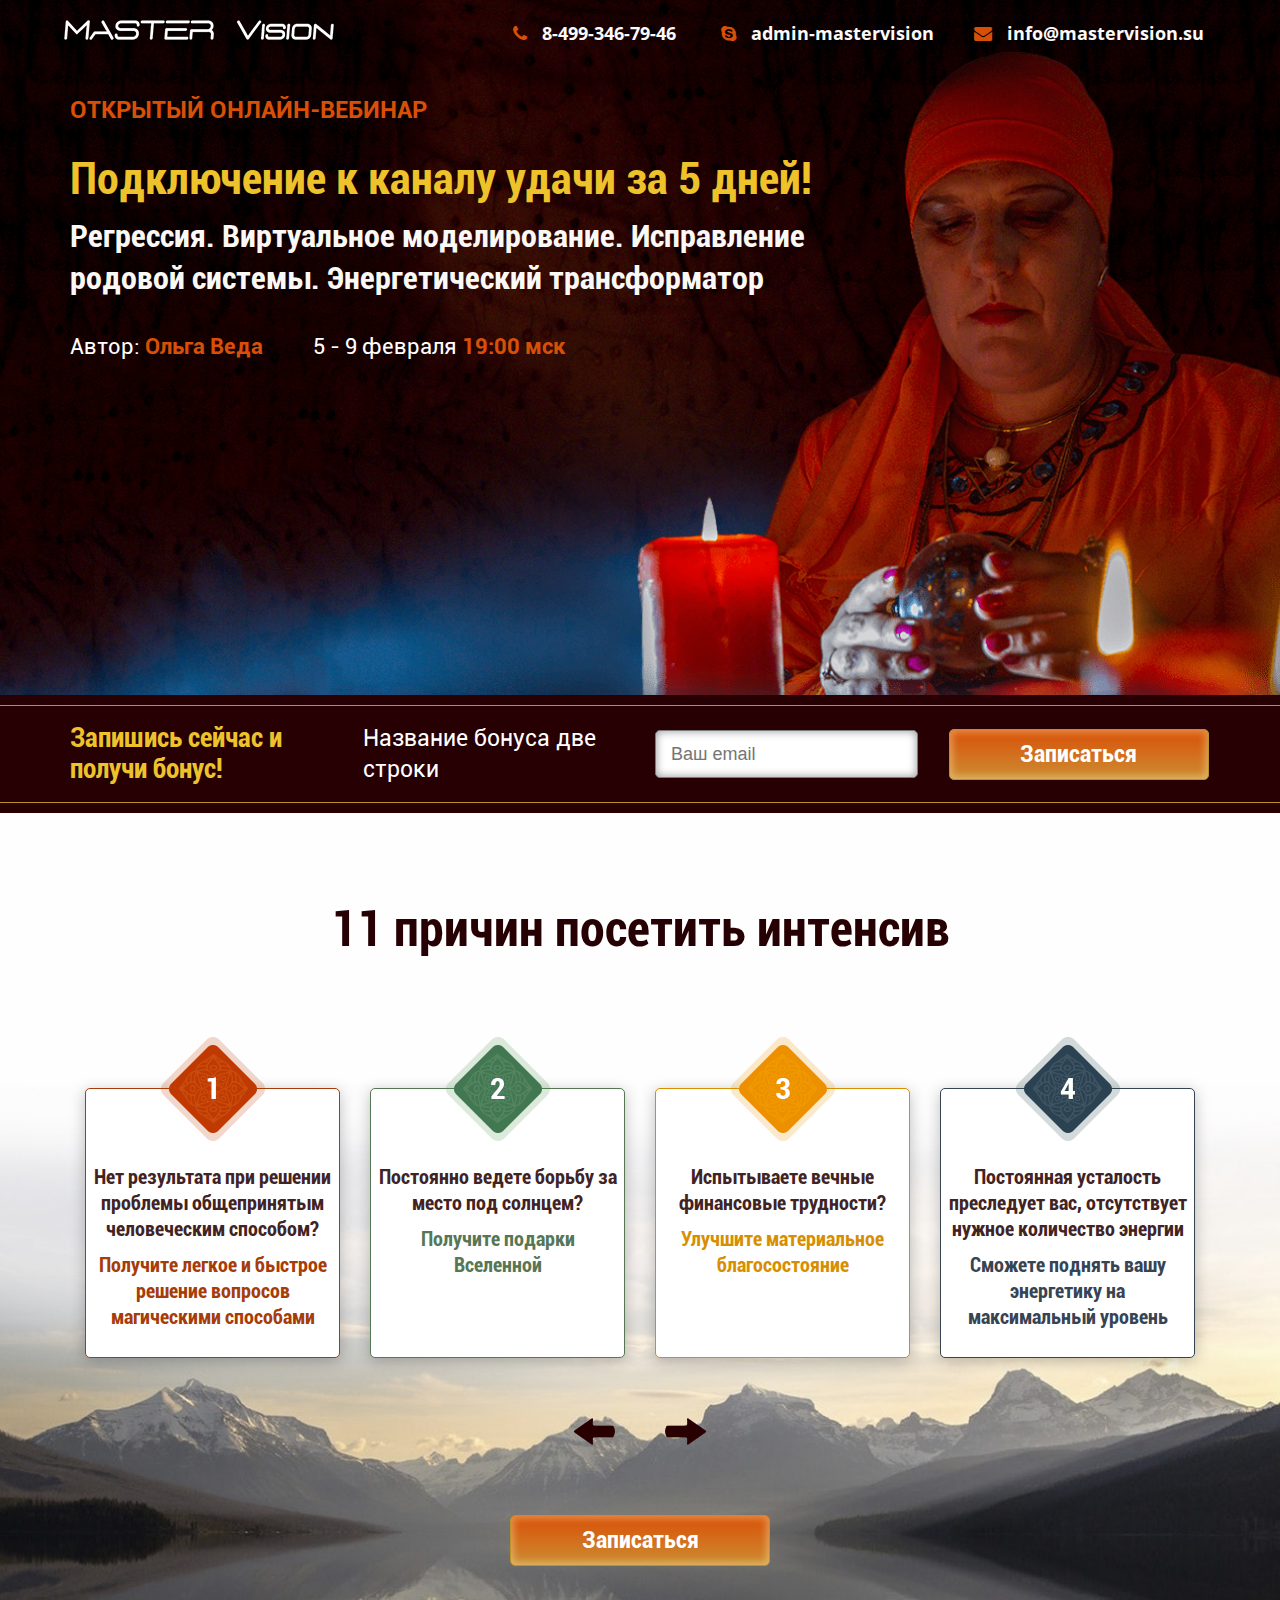
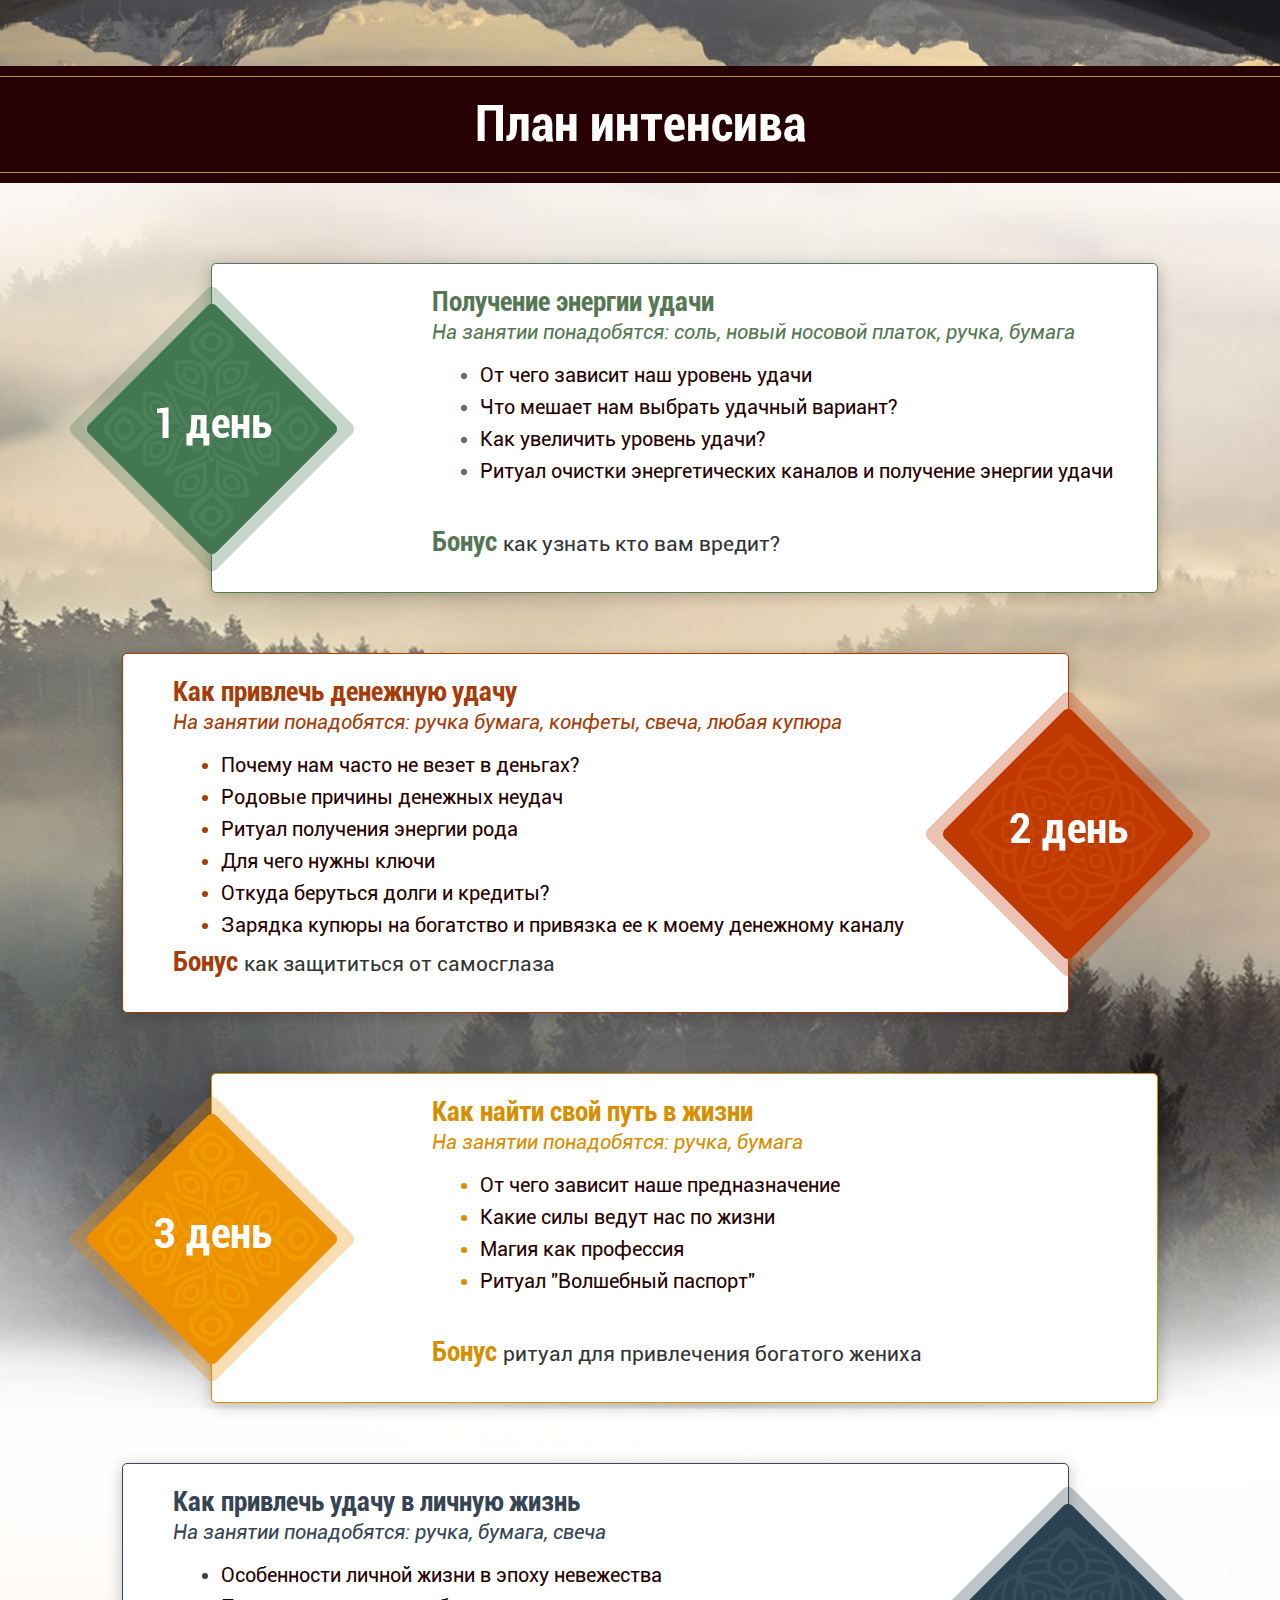
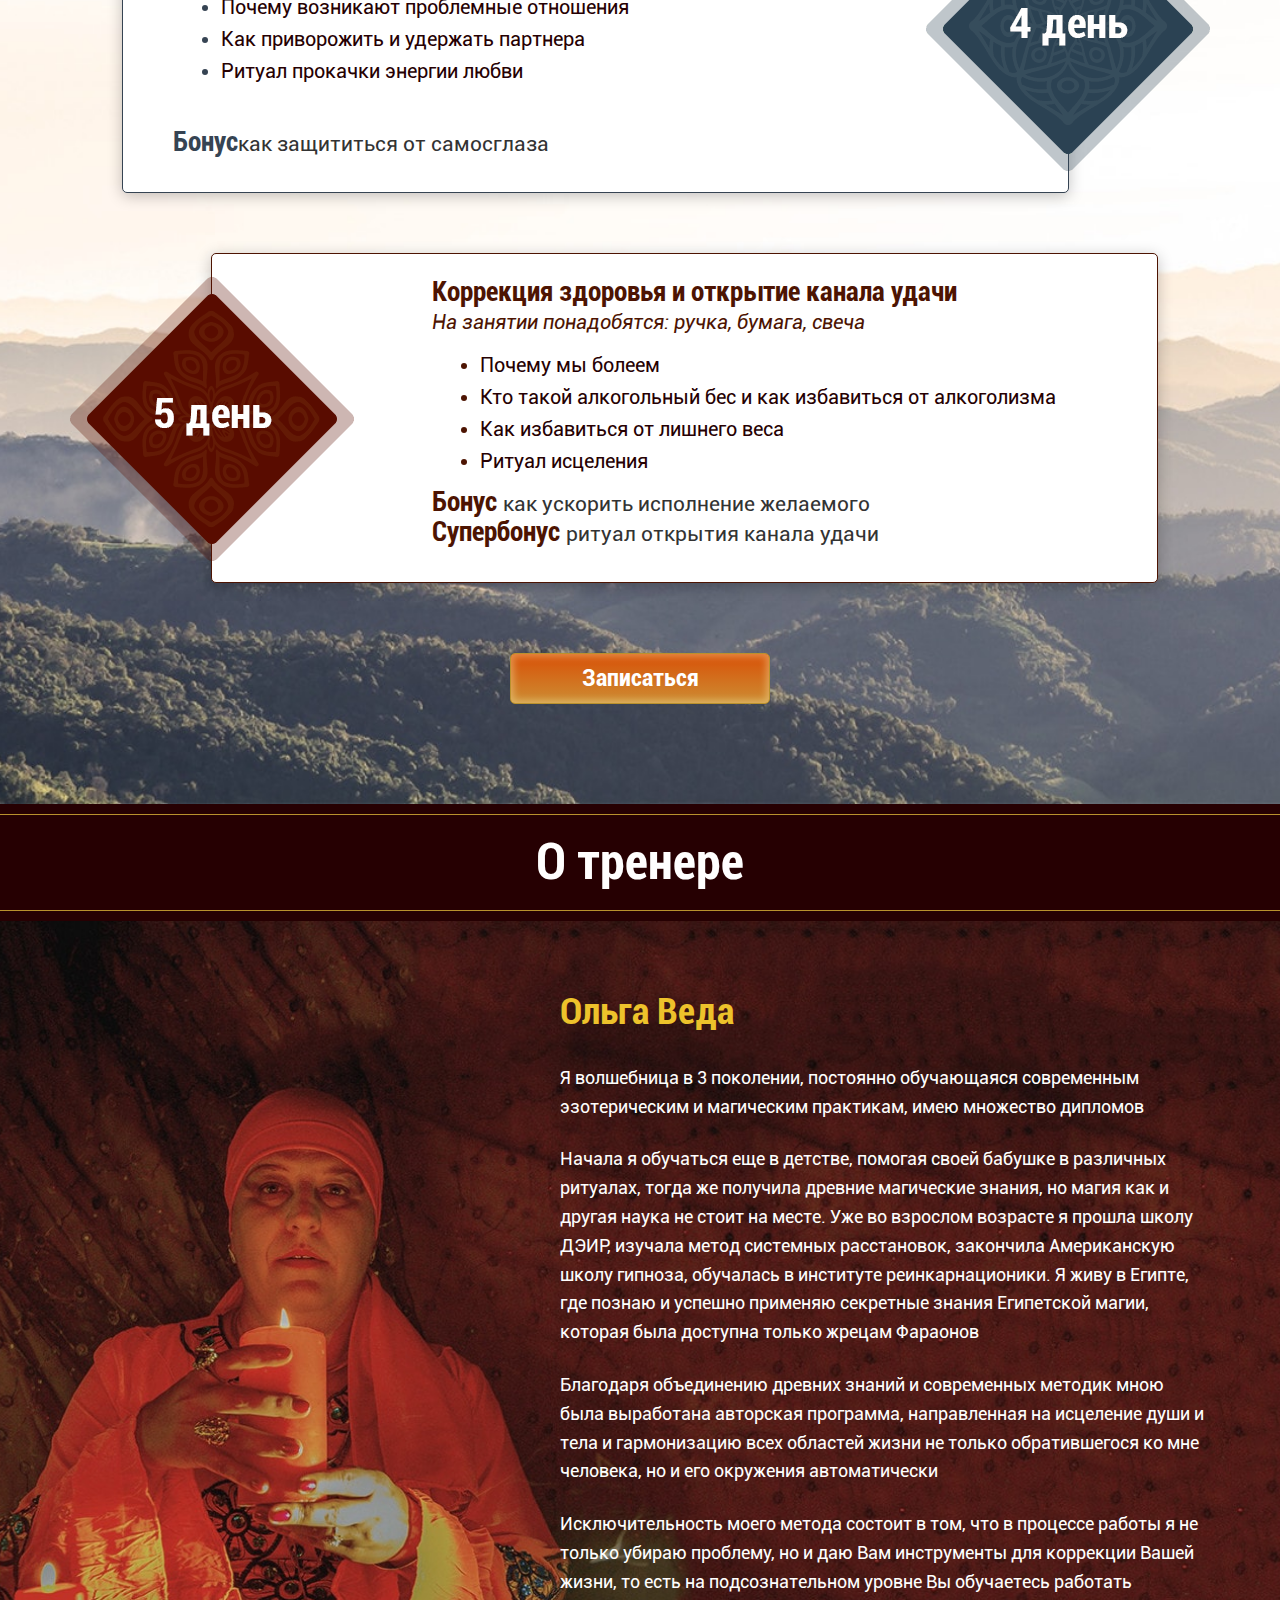
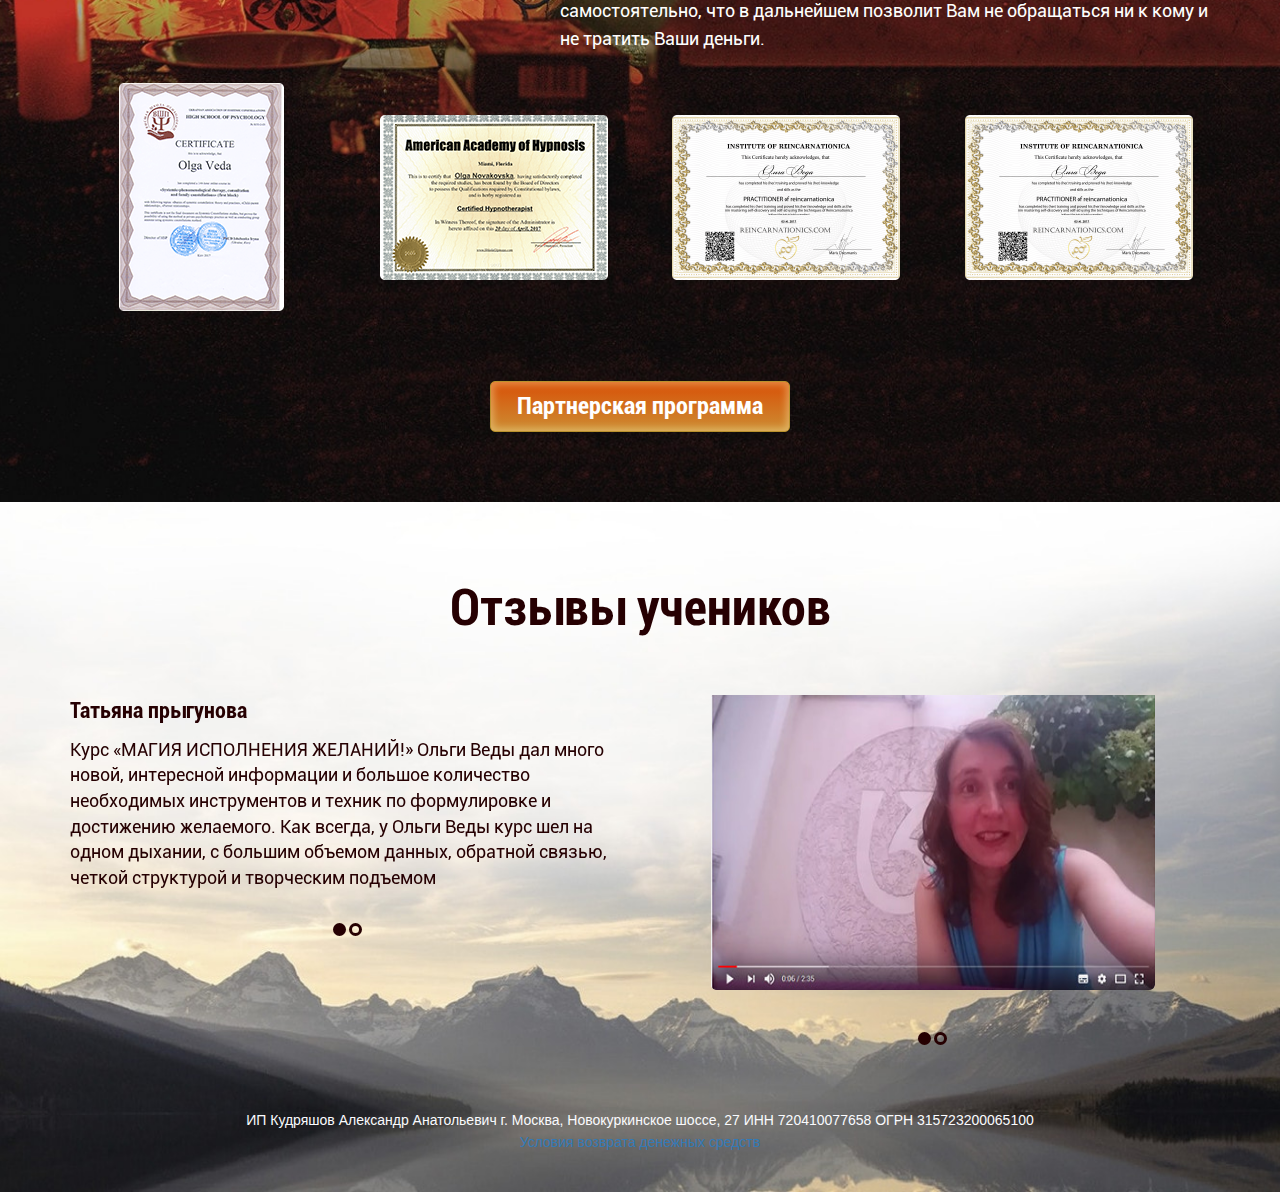
==== commit 92fe914f: "Testimonials is done" ====
--- a/index.html
+++ b/index.html
@@ -255,111 +255,90 @@
             </div>
           </div>
           <div class="clearfix"></div>
-        </div><a class="button" href="/astro-star-magic/partnership" target="_blank">Партнерская программа</a>
+        </div><a class="button" href="/veda-fortune-channel/partnership" target="_blank">Партнерская программа</a>
       </div>
     </section>
     <section id="testimonials">
       <div class="container">
         <h3>Отзывы учеников</h3>
-        <div id="video_testimonials">
-          <div class="video-crsl-items" id="video_slider" data-navigation="v-testm-btns">
-            <div class="crsl-wrap row">
-              <div class="crsl-item col-md-3">
-                <div class="video_wrapper" data-youtube="jNXEn1bfXI0"><img src="img/video_1.jpg" alt="Видео отзыв"/></div>
+        <div class="row">
+          <div class="col-md-6">
+            <div class="carousel slide" data-ride="carousel" id="carousel_text">
+              <div class="carousel-inner" role="listbox">
+                <div class="item active">
+                  <div class="carousel-caption">
+                    <h5>Татьяна прыгунова</h5>
+                    <p>Курс «МАГИЯ ИСПОЛНЕНИЯ ЖЕЛАНИЙ!» Ольги Веды дал много новой, интересной информации и большое количество необходимых инструментов и техник по формулировке и достижению желаемого. Как всегда, у Ольги Веды курс шел на одном дыхании, с большим объемом данных, обратной связью, четкой структурой и творческим подъемом</p>
+                  </div>
+                </div>
+                <div class="item">
+                  <div class="carousel-caption">
+                    <h5>Татьяна прыгунова</h5>
+                    <p>Курс «МАГИЯ ИСПОЛНЕНИЯ ЖЕЛАНИЙ!» Ольги Веды дал много новой, интересной информации и большое количество необходимых инструментов и техник по формулировке и достижению желаемого. Как всегда, у Ольги Веды курс шел на одном дыхании, с большим объемом данных, обратной связью, четкой структурой и творческим подъемом</p>
+                  </div>
+                </div>
               </div>
-              <div class="crsl-item col-md-3">
-                <div class="video_wrapper" data-youtube="uTA36j5T2Ms"><img src="img/video_2.jpg" alt="Видео отзыв"/></div>
+              <ol class="carousel-indicators">
+                <li class="active" data-target="#carousel_text" data-slide-to="0"></li>
+                <li data-target="#carousel_text" data-slide-to="1"></li>
+              </ol>
+            </div>
+          </div>
+          <div class="col-md-6">
+            <div class="carousel slide" data-ride="carousel" id="carousel_video">
+              <div class="carousel-inner" role="listbox">
+                <div class="item active">
+                  <div class="carousel-caption video_wrapper" data-youtube="YiG6T6GSWBs"><img class="video_testimonial" src="img/video_testim.jpg" alt="Видео-отзыв 1"/></div>
+                </div>
+                <div class="item">
+                  <div class="carousel-caption video_wrapper" data-youtube="Ijx7PDX8BVw"><img class="video_testimonial" src="img/video_testim.jpg" alt="Видео-отзыв 2"/></div>
+                </div>
               </div>
-              <div class="crsl-item col-md-3">
-                <div class="video_wrapper" data-youtube="j5JsPTfE_68"><img src="img/video_3.jpg" alt="Видео отзыв"/></div>
-              </div>
-              <div class="crsl-item col-md-3">
-                <div class="video_wrapper" data-youtube="n3jIoubJecc"><img src="img/video_4.jpg" alt="Видео отзыв"/></div>
-              </div>
-              <div class="crsl-item col-md-3">
-                <div class="video_wrapper" data-youtube="656xgFi4E8g"><img src="img/video_5.jpg" alt="Видео отзыв"/></div>
-              </div>
-              <div class="crsl-item col-md-3">
-                <div class="video_wrapper" data-youtube="JYtyKvY3_xU"><img src="img/video_6.jpg" alt="Видео отзыв"/></div>
-              </div>
-              <div class="crsl-item col-md-3">
-                <div class="video_wrapper" data-youtube="/k4jzkVBDtK0"><img src="img/video_7.jpg" alt="Видео отзыв"/></div>
-              </div>
-              <div class="crsl-item col-md-3">
-                <div class="video_wrapper" data-youtube="jwsoAUhUCOU"><img src="img/video_8.jpg" alt="Видео отзыв"/></div>
-              </div>
-              <div class="crsl-item col-md-3">
-                <div class="video_wrapper" data-youtube="BJfeuqI2JTQ"><img src="img/video_9.jpg" alt="Видео отзыв"/></div>
-              </div>
-              <div class="crsl-item col-md-3">
-                <div class="video_wrapper" data-youtube="sVgMTVwuV1s"><img src="img/video_10.jpg" alt="Видео отзыв"/></div>
-              </div>
-            </div>
-            <nav class="slidernav">
-              <div id="v-testm-btns"><a class="previous" href="javascript:void(0);">&larr;</a><a class="next" href="javascript:void(0);">&rarr;</a></div>
-            </nav>
-          </div>
-        </div>
-        <div id="text_testimonials">
-          <div class="text-crsl-items" id="text_slider" data-navigation="txt-testm-btns">
-            <div class="crsl-wrap row">
-              <div class="crsl-item col-md-3"><img src="img/photo_2.png" alt=" Светлана Шиманска"/>
-                <h5> Светлана Шиманска</h5>
-                <p>Формула Души раскрыла новый мир возможностей, и вместе с тем освободила много энергии, закрыв ответами издавна существовавшие внутри вопросы. Вот только малая толика покрытых почему.<br/>- Почему я с детства рукодельная и без этого жить не могу<br/>- Почему иногда при принятии решения есть внутренние противоречия и борьба<br/>- Почему имею так много различных интересов и мне важно это разнообразие<br/>- Почему у меня особое отношение к информации и очень важно, что бы она была правильно распределена в голове и разложена по полочкам<br/>- Почему я люблю работать с ножами, и мне важна острота инструмента<br/>- Почему я с детства интересуюсь эзотерическими науками<br/>- Почему я при желании легко могу найти ответ на любой интересующий вопрос<br/>- Почему годы жизни с 36 до 39 были такими бурными и поворотными<br/>- Почему саморазвитие в моей жизни имеет такую важность<br/>- Почему мне не стоит гневаться, иначе это может привести к большим разрушениям<br/>- Почему так важна в моей жизни медитация и особое погруженное состояние<br/>Знания, полученные в курсе «Формула Души» помогли осознать «кто Я?» на Земле и как мне наилучшим образом решать свои жизненные задачи. Как наиболее эффективно взаимодействовать с окружением. Какими делами не стоит заниматься, дабы не потерять здоровье. А также, в процессе обучения, у меня появилась новая профессия и планы на ближайшие 7 лет.
-                  Еще раз благодарю Лидию Хэлль за школу, за знания, за любовь.
-                </p>
-              </div>
-              <div class="crsl-item col-md-3"><img src="img/photo_3.png" alt="Ирина Парнякова "/>
-                <h5>Ирина Парнякова </h5>
-                <p>Признаюсь честно, обращаясь к Вам за консультацией, я даже не думала, что начну изучать астрологию. Просто получив консультацию, которая все расставила на свои места , я задумалась о том, что существуют такие знания, пользуясь которыми совершенно незнакомый тебе человек – помогает взглянуть на вещи по–другому, а главное, что после этого становится легче определится!  Ведь это же просто прекрасно, когда ты можешь сам что-то сделать для себя и для окружающих, помогать другим людям! Поэтому, когда я узнала, что Вы открываете школу, записалась, не раздумывая. И хотя в начале мне было трудно, но правда - очень интересно, я стала стараться еще с большим усердием! Трудность моя заключается в том, что я очень быстро заинтересовываюсь всем новым и также быстро остываю). Ваша школа настолько интересна, что впервые в жизни я не бросила новый, для себя проект,  но и хочу с удовольствием дальше продолжать обучение<br/>Все  очень познавательно, теперь  только практиковаться! После пройденного первого блока обучения, я стала делать космограммы  своим знакомым, они в восторге!!!  Говорят, что всё на 100%, а одна подруга даже написала что 200%!!! Это заряжает меня позитивом и стремлением обучаться дальше! Спасибо Вам , Лидия - это Ваша заслуга!<br/>Вы рассказываете все подробно и понятно! Удобно, что любое занятие можно прослушать в записи и просмотреть слайды! Знаний много, они преподносятся грамотно! Каждое занятие производит огромное впечатление.  От всей души Благодарю за Ваш труд!<br/>Теперь знаю точно, что я уже сделала шаг в нужном направлении!!!!</p>
-              </div>
-              <div class="crsl-item col-md-3"><img src="img/photo_1.png" alt="Татьяна Носкова"/>
-                <h5>Татьяна Носкова</h5>
-                <p>Лидия, хочу выразить Вам огромную благодарность за те знания, которые мы получили от Вас в изучении Астрологии. Вы очень профессионально проводите уроки, на которых не только познавательно, но и крайне интересно. Интересно узнавать, на примерах реальных людей, как много могут рассказать звезды о человеке.  Вы открыли для нас новый мир, увлекли настолько, что остановиться невозможно. Первый отзыв от реального клиента, который написал, что составленная для него космограмма верна на 100% воодушевил и придал еще больший стимул к продолжению обучения. Вы настоящий Учитель, и я желаю Вам больших профессиональных успехов на этом пути! Благодарю за то, что пригласили в свою школу Астрологии!</p>
-              </div>
-            </div>
-            <nav class="slidernav">
-              <div class="clearfix" id="txt-testm-btns"><a class="previous" href="javascript:void(0);">&larr;</a><a class="next" href="javascript:void(0);">&rarr;</a></div>
-            </nav>
-          </div>
-        </div>
-      </div>
-    </section>
-    <footer id="footer">
-      <div class="container">
-        <div class="soc_buttons">
-          <h5>Хотите узнать больше? Вступайте в наши группы!</h5><a href="https://www.facebook.com/Mastervision1C/" target="_blank"><i class="fa fa-facebook wow rubberBand" aria-hidden="true" data-wow-offset="100" data-wow-duration="1s" data-wow-delay=".4s"></i></a><a href="http://vk.com/mv_ezoterika" target="_blank"><i class="fa fa-vk wow rubberBand" aria-hidden="true" data-wow-offset="100" data-wow-duration="1s" data-wow-delay=".5s"></i></a><a href="https://twitter.com/MastervisionEzo" target="_blank"><i class="fa fa-twitter wow rubberBand" aria-hidden="true" data-wow-offset="100" data-wow-duration="1s" data-wow-delay=".6s"></i></a><a href="https://www.instagram.com/mastervision1/" target="_blank"><i class="fa fa-instagram wow rubberBand" aria-hidden="true" data-wow-offset="100" data-wow-duration="1s" data-wow-delay=".7s"></i></a><a href="https://ok.ru/mv.ezoterika" target="_blank"><i class="fa fa-odnoklassniki wow rubberBand" aria-hidden="true" data-wow-offset="100" data-wow-duration="1s" data-wow-delay=".8s"></i></a><a href="https://www.youtube.com/channel/UCiJTdt19jRMRmYyCZac2Lvg/" target="_blank"><i class="fa fa-youtube wow rubberBand" aria-hidden="true" data-wow-offset="100" data-wow-duration="1s" data-wow-delay=".9s"></i>
-            <div class="clfix"></div></a>
-        </div>
-        <p>ИП Кудряшов Александр Анатольевич г. Москва, Новокуркинское шоссе, 27 ИНН 720410077658 ОГРН 315723200065100 </p><a class="conditions" href="http://mastervision.su/oferta.docx">Условия возврата денежных средств</a>
-      </div>
-    </footer>
-    <div class="modal fade" tabindex="-1" role="dialog" id="myModalForm">
-      <div class="modal-dialog" role="document">
-        <div class="modal-content">
-          <button class="close" type="button" data-dismiss="modal" aria-label="Close"><span aria-hidden="true">&times;</span></button>
-          <div class="modal-body">
-            <form class="form_newsletter" id="modalForm" action="https://aleksandrkudryashov1.autoweboffice.ru/?r=personal/newsletter/sub/add&amp;id=3568&amp;lg=ru" method="post" enctype="application/x-www-form-urlencoded" accept-charset="UTF-8" target="results">
-              <h3 class="infront">Запишись сейчас и получи бонус!</h3>
-              <p class="infront_submit hide"></p>
-              <p class="infront">“Как пережить особо опасный период в 2018г"</p>
-              <p class="span_phone hide"></p>
-              <div class="email-block">
-                <input type="hidden" value="1" name="required_fields[email]"/>
-                <input class="mail required" maxlength="255" name="Contact[email]" type="text" placeholder="Ваш email"/>
-              </div>
-              <div class="phone-block hide">
-                <input type="hidden" value="0" name="required_fields[phone_number]"/>
-                <input class="phone" maxlength="255" name="Contact[phone_number]" type="number" placeholder="79333333333"/>
-              </div>
-              <button class="button" type="submit">Записаться</button><!--Обязательный параметр. Не удалять и не изменять!-->
-              <input type="hidden" value="292" name="Contact[id_newsletter]"/><!--API код канала рекламы-->
-              <input type="hidden" value="0" name="Contact[id_advertising_channel_page]"/>
-            </form>
-          </div>
-        </div>
-      </div>
-    </div>
+              <ol class="carousel-indicators">
+                <li class="active" data-target="#carousel_video" data-slide-to="0"></li>
+                <li data-target="#carousel_video" data-slide-to="1"></li>
+              </ol>
+            </div>
+          </div>
+        </div>
+        <div class="clearfix"></div>
+      </div>
+      <footer id="footer">
+        <div class="container">
+          <div class="soc_buttons">
+            <h5>Хотите узнать больше? Вступайте в наши группы!</h5><a href="https://www.facebook.com/Mastervision1C/" target="_blank"><i class="fa fa-facebook wow rubberBand" aria-hidden="true" data-wow-offset="100" data-wow-duration="1s" data-wow-delay=".4s"></i></a><a href="http://vk.com/mv_ezoterika" target="_blank"><i class="fa fa-vk wow rubberBand" aria-hidden="true" data-wow-offset="100" data-wow-duration="1s" data-wow-delay=".5s"></i></a><a href="https://twitter.com/MastervisionEzo" target="_blank"><i class="fa fa-twitter wow rubberBand" aria-hidden="true" data-wow-offset="100" data-wow-duration="1s" data-wow-delay=".6s"></i></a><a href="https://www.instagram.com/mastervision1/" target="_blank"><i class="fa fa-instagram wow rubberBand" aria-hidden="true" data-wow-offset="100" data-wow-duration="1s" data-wow-delay=".7s"></i></a><a href="https://ok.ru/mv.ezoterika" target="_blank"><i class="fa fa-odnoklassniki wow rubberBand" aria-hidden="true" data-wow-offset="100" data-wow-duration="1s" data-wow-delay=".8s"></i></a><a href="https://www.youtube.com/channel/UCiJTdt19jRMRmYyCZac2Lvg/" target="_blank"><i class="fa fa-youtube wow rubberBand" aria-hidden="true" data-wow-offset="100" data-wow-duration="1s" data-wow-delay=".9s"></i>
+              <div class="clfix"></div></a>
+          </div>
+          <p>ИП Кудряшов Александр Анатольевич г. Москва, Новокуркинское шоссе, 27 ИНН 720410077658 ОГРН 315723200065100 </p><a class="conditions" href="http://mastervision.su/oferta.docx">Условия возврата денежных средств</a>
+        </div>
+      </footer>
+      <div class="modal fade" tabindex="-1" role="dialog" id="myModalForm">
+        <div class="modal-dialog" role="document">
+          <div class="modal-content">
+            <button class="close" type="button" data-dismiss="modal" aria-label="Close"><span aria-hidden="true">&times;</span></button>
+            <div class="modal-body">
+              <form class="form_newsletter" id="modalForm" action="https://aleksandrkudryashov1.autoweboffice.ru/?r=personal/newsletter/sub/add&amp;id=3568&amp;lg=ru" method="post" enctype="application/x-www-form-urlencoded" accept-charset="UTF-8" target="results">
+                <h3 class="infront">Запишись сейчас и получи бонус!</h3>
+                <p class="infront_submit hide"></p>
+                <p class="infront">“Как пережить особо опасный период в 2018г"</p>
+                <p class="span_phone hide"></p>
+                <div class="email-block">
+                  <input type="hidden" value="1" name="required_fields[email]"/>
+                  <input class="mail required" maxlength="255" name="Contact[email]" type="text" placeholder="Ваш email"/>
+                </div>
+                <div class="phone-block hide">
+                  <input type="hidden" value="0" name="required_fields[phone_number]"/>
+                  <input class="phone" maxlength="255" name="Contact[phone_number]" type="number" placeholder="79333333333"/>
+                </div>
+                <button class="button" type="submit">Записаться</button><!--Обязательный параметр. Не удалять и не изменять!-->
+                <input type="hidden" value="292" name="Contact[id_newsletter]"/><!--API код канала рекламы-->
+                <input type="hidden" value="0" name="Contact[id_advertising_channel_page]"/>
+              </form>
+            </div>
+          </div>
+        </div>
+      </div>
+    </section>
     <link rel="stylesheet" href="//maxcdn.bootstrapcdn.com/font-awesome/4.7.0/css/font-awesome.min.css"/>
     <script src="js/jquery-2.1.1.min.js"></script>
     <script src="js/bootstrap.min.js"></script>
--- a/css/styles.css
+++ b/css/styles.css
@@ -1 +1 @@
-@font-face{font-family:'OpenSansBold';src:url("../fonts/OpenSansBold.eot");src:url("../fonts/OpenSansBold.eot") format('embedded-opentype'), url("../fonts/OpenSansBold.woff2") format('woff2'), url("../fonts/OpenSansBold.woff") format('woff'), url("../fonts/OpenSansBold.ttf") format('truetype'), url("../fonts/OpenSansBold.svg#OpenSansBold") format('svg')}@font-face{font-family:'RobotoRegular';src:url("../fonts/RobotoRegular.eot");src:url("../fonts/RobotoRegular.eot") format('embedded-opentype'), url("../fonts/RobotoRegular.woff2") format('woff2'), url("../fonts/RobotoRegular.woff") format('woff'), url("../fonts/RobotoRegular.ttf") format('truetype'), url("../fonts/RobotoRegular.svg#RobotoRegular") format('svg')}@font-face{font-family:'RobotoBoldCondensed';src:url("../fonts/RobotoBoldCondensed.eot");src:url("../fonts/RobotoBoldCondensed.eot") format('embedded-opentype'), url("../fonts/RobotoBoldCondensed.woff2") format('woff2'), url("../fonts/RobotoBoldCondensed.woff") format('woff'), url("../fonts/RobotoBoldCondensed.ttf") format('truetype'), url("../fonts/RobotoBoldCondensed.svg#RobotoBold") format('svg')}@font-face{font-family:'RobotoBold';src:url("../fonts/RobotoBold.eot");src:url("../fonts/RobotoBold.eot") format('embedded-opentype'), url("../fonts/RobotoBold.woff2") format('woff2'), url("../fonts/RobotoBold.woff") format('woff'), url("../fonts/RobotoBold.ttf") format('truetype'), url("../fonts/RobotoBold.svg#RobotoBold") format('svg')}@font-face{font-family:'RobotoItalic';src:url("../fonts/RobotoItalic.eot");src:url("../fonts/RobotoItalic.eot") format('embedded-opentype'), url("../fonts/RobotoItalic.woff2") format('woff2'), url("../fonts/RobotoItalic.woff") format('woff'), url("../fonts/RobotoItalic.ttf") format('truetype'), url("../fonts/RobotoItalic.svg#RobotoItalic") format('svg')}*{margin:0;padding:0;outline:0;-webkit-box-sizing:border-box;box-sizing:border-box}a:focus,a:hover{text-decoration:none;outline:0;color:#fff}iframe{border:0}h1{font-size:44px;font-family:'RobotoBoldCondensed', sans-serif;color:#edc22b;line-height:55px;margin-bottom:8px}h2{font-size:32px;font-family:'RobotoBoldCondensed', sans-serif;color:#faf9f6;line-height:42px;width:765px;margin-bottom:32px}h3{font-size:50px;font-family:'RobotoBoldCondensed', sans-serif;line-height:33px;text-align:center}.button{font-family:'RobotoBoldCondensed', sans-serif;font-size:24px;line-height:49px;text-align:center;color:#fff;min-width:260px;width:0;margin:0 auto;display:block;margin:70px auto 0;border:1px solid #b9912d;border-radius:5px;background-image:-webkit-gradient(linear, left top, left bottom, from(#d85007), to(#cd8d33));background-image:-webkit-linear-gradient(#d85007, #cd8d33);background-image:-o-linear-gradient(#d85007, #cd8d33);background-image:linear-gradient(#d85007, #cd8d33);-webkit-box-shadow:0 0 7px 3px rgba(255,255,190,0.35) inset;box-shadow:0 0 7px 3px rgba(255,255,190,0.35) inset}.button:focus,.button:hover{background-image:-webkit-gradient(linear, left top, left bottom, from(#cd8d33), to(#d85007));background-image:-webkit-linear-gradient(#cd8d33, #d85007);background-image:-o-linear-gradient(#cd8d33, #d85007);background-image:linear-gradient(#cd8d33, #d85007);color:#fff}.video_wrapper{width:50%;margin:15px 0;border-radius:5px;position:relative}.video_wrapper:before{content:'';height:0;padding-top:56.25%;display:block}.video_wrapper iframe,.video_wrapper img{position:absolute;top:0;left:0;border-radius:5px;width:100%;height:100%;cursor:pointer}#main_screen{background-image:url("../img/bg.png");background-repeat:no-repeat;background-position:center top;background-size:cover;width:100%;overflow:hidden;padding-bottom:20px}#header{padding:20px 18px 20px 5px;overflow:hidden}#logo{float:left}.contacts{float:right;text-align:right}.contacts .fa{color:#d85007;font-size:18px;margin:0 15px 0 40px}.contacts .fa.fa-phone{margin-left:0}.contacts .fa+span{font-size:18px;font-family:"OpenSansBold", arial;color:#fcfafa;line-height:26px;text-align:right}#first_screen_section{padding:0}#first_screen_section .container{position:relative;z-index:9;text-align:left}#first_screen_section .container .video_wrapper{width:44%}#pre{font-size:24px;font-family:'RobotoBold', sans-serif;color:#d85007;line-height:25px;text-transform:uppercase;margin-top:32px}.aut_n_date{overflow:hidden}.aut_n_date p{font-size:22px;font-family:"RobotoRegular", sans-serif;color:#fff;float:left}.aut_n_date p:first-child{margin-right:50px}.aut_n_date p span{font-family:'RobotoBold', sans-serif;color:#d85007}#veda_main{width:708px;height:auto;position:absolute;bottom:-95px;right:-120px;z-index:-1}#mail_section{background-color:#260002;width:100%;padding:34px 0;overflow:hidden;position:relative}#mail_section:after,#mail_section:before{content:'';width:100%;height:1px;background-color:#b9912d;position:absolute;left:0;right:0}#mail_section:before{top:10px}#mail_section:after{bottom:10px}#mail_section .col-md-3{height:50px;display:-webkit-box;display:-ms-flexbox;display:flex;-webkit-box-align:center;-ms-flex-align:center;align-items:center;-webkit-box-pack:center;-ms-flex-pack:center;justify-content:center}#mail_section .col-md-3 h3{font-size:27px;font-family:'RobotoBoldCondensed', sans-serif;color:#edc22b;line-height:1.148;text-align:left}#mail_section .col-md-3 p{font-size:23px;font-family:'RobotoRegular', sans-serif;color:#fff;line-height:1.35}#mail_section .col-md-3 .infront_submit,#mail_section .col-md-3 .span_phone{font-size:15px}.email-block input,.phone-block input{border:1px solid #7b7b7b;border-radius:5px;background-color:#fff;-webkit-box-shadow:inset 0px 0px 8.55px 0.45px rgba(0,0,0,0.39);box-shadow:inset 0px 0px 8.55px 0.45px rgba(0,0,0,0.39);width:100%;height:48px;padding:7px 15px;font-size:18px;font-family:"OpenSansRegular", arial;color:rgba(29,28,24,0.702);line-height:1.3;text-align:left}button.button{margin-top:0}#risons{background-image:url("../img/second_screen_bg.jpg");background-repeat:no-repeat;background-position:center top;background-size:cover;padding:100px 0}#risons h3{color:#260002;margin-bottom:90px}#risons_slider .crsl-item{padding-top:52px}#risons_slider .crsl-item .item{border:1px solid;border-radius:5px;background-color:#fff;width:100%;height:270px;text-align:center;padding:0 5px;margin-bottom:35px;position:relative;-webkit-box-shadow:0 3px 15px 0px rgba(0,0,0,0.24);box-shadow:0 3px 15px 0px rgba(0,0,0,0.24)}#risons_slider .crsl-item .item .risson_pic{width:104px;height:104px;position:absolute;margin:0 auto;left:0;right:0;top:-52px;background-image:url("../img/rissons_numbers.png");background-repeat:no-repeat;background-position:0 0}#risons_slider .crsl-item .item .risson_pic.second_risson{background-position-x:-104px}#risons_slider .crsl-item .item .risson_pic.third_risson{background-position-x:-208px}#risons_slider .crsl-item .item .risson_pic.fourth_risson{background-position-x:-312px}#risons_slider .crsl-item .item .risson_pic.fifth_risson{background-position-x:-416px}#risons_slider .crsl-item .item .risson_pic.sixth_risson{background-position-x:-520px}#risons_slider .crsl-item .item .risson_pic.seventh_risson{background-position-x:-624px}#risons_slider .crsl-item .item .risson_pic.eighth_risson{background-position-x:-728px}#risons_slider .crsl-item .item .risson_pic.ninth_risson{background-position-x:-832px}#risons_slider .crsl-item .item .risson_pic.tenth_risson{background-position-x:-936px}#risons_slider .crsl-item .item .risson_pic.eleventh_risson{background-position-x:-1040px}#risons_slider .crsl-item .item p{font-size:20px;font-family:'RobotoBoldCondensed', sans-serif;line-height:26px}#risons_slider .crsl-item .item p:first-of-type{margin:75px auto 10px;color:#412324}#risons_slider .crsl-item .item.red{border-color:#a63c08}#risons_slider .crsl-item .item.red p:last-of-type{color:#a63c08}#risons_slider .crsl-item .item.green{border-color:#567754}#risons_slider .crsl-item .item.green p:last-of-type{color:#567754}#risons_slider .crsl-item .item.orange{border-color:#d78f01}#risons_slider .crsl-item .item.orange p:last-of-type{color:#d78f01}#risons_slider .crsl-item .item.blue{border-color:#364453}#risons_slider .crsl-item .item.blue p:last-of-type{color:#364453}#risons_slider .slidernav{width:162px;margin:25px auto 0}#risons_slider .slidernav a{vertical-align:middle;text-align:center;font-size:32px;border-radius:50%;background-image:url("../img/arrows.png");background-repeat:no-repeat;background-position:0 0;width:41px;height:27px;margin:0 15px}#risons_slider .slidernav a:hover{background-position-y:-27px}#risons_slider .slidernav a:first-child{float:left}#risons_slider .slidernav a:last-child{float:right;background-position-x:-41px}#plan{background-image:url("../img/plan_bg.jpg");background-position:center;background-size:cover;background-repeat:no-repeat;width:100%;padding-bottom:100px}#plan h3{position:relative;color:#fffefe;background-color:#260002;width:100%;padding:42px 0;margin-bottom:80px}#plan h3:after,#plan h3:before{content:'';width:100%;height:1px;background-color:#b9912d;position:absolute;left:0;right:0}#plan h3:before{top:10px}#plan h3:after{bottom:10px}#plan .container{width:1066px}.plan_wrapper{border:1px solid;border-radius:5px;width:947px;height:330px;padding:25px;margin-bottom:60px;background-color:#fff;-webkit-box-shadow:0 3px 15px 0 rgba(0,0,0,0.24);box-shadow:0 3px 15px 0 rgba(0,0,0,0.24);position:relative;clear:both}.plan_wrapper .plan_bonus{font-size:21px;font-family:'RobotoRegular', sans-serif;position:absolute;bottom:30px}.plan_wrapper .plan_bonus strong{font-size:27px;font-family:'RobotoBoldCondensed', sans-serif}.plan_wrapper .day_number{width:284px;height:284px;background-image:url("../img/day_numbers.png");background-repeat:no-repeat;background-position:0 0;position:absolute;top:23px}.plan_caption h4{font-size:27px;font-family:'RobotoBoldCondensed', sans-serif;line-height:1;position:relative}.plan_caption h4 small{font-family:'RobotoItalic', sans-serif;font-size:20px;line-height:33px;display:block;font-weight:100}.plan_caption ul{margin:15px 0 0 48px}.plan_caption ul li{font-size:20px;font-family:'RobotoRegular', sans-serif;margin-bottom:10px;line-height:1.1}.plan_caption ul li span{color:#260002}.plan_wrapper:first-of-type{float:right;border-color:#567754}.plan_wrapper:first-of-type .day_number{left:-142px}.plan_wrapper:first-of-type .plan_caption{padding-left:195px}.plan_wrapper:first-of-type .plan_caption h4,.plan_wrapper:first-of-type .plan_caption li{color:#567754}.plan_wrapper:first-of-type .plan_bonus{left:220px}.plan_wrapper:first-of-type .plan_bonus strong{color:#567754}.plan_wrapper:nth-of-type(2){border-color:#a63c08;height:360px}.plan_wrapper:nth-of-type(2) .day_number{left:auto;right:-142px;top:38px;background-position-x:-284px}.plan_wrapper:nth-of-type(2) .plan_caption{padding-left:25px}.plan_wrapper:nth-of-type(2) .plan_caption h4,.plan_wrapper:nth-of-type(2) .plan_caption li{color:#a63c08}.plan_wrapper:nth-of-type(2) .plan_bonus{left:50px}.plan_wrapper:nth-of-type(2) .plan_bonus strong{color:#a63c08}.plan_wrapper:nth-of-type(3){float:right;border-color:#d78f01}.plan_wrapper:nth-of-type(3) .day_number{left:-142px;background-position-x:-568px}.plan_wrapper:nth-of-type(3) .plan_caption{padding-left:195px}.plan_wrapper:nth-of-type(3) .plan_caption h4,.plan_wrapper:nth-of-type(3) .plan_caption li{color:#d78f01}.plan_wrapper:nth-of-type(3) .plan_bonus{left:220px}.plan_wrapper:nth-of-type(3) .plan_bonus strong{color:#d78f01}.plan_wrapper:nth-of-type(4){border-color:#364453}.plan_wrapper:nth-of-type(4) .day_number{left:auto;right:-142px;background-position-x:-852px}.plan_wrapper:nth-of-type(4) .plan_caption{padding-left:25px}.plan_wrapper:nth-of-type(4) .plan_caption h4,.plan_wrapper:nth-of-type(4) .plan_caption li{color:#364453}.plan_wrapper:nth-of-type(4) .plan_bonus{left:50px}.plan_wrapper:nth-of-type(4) .plan_bonus strong{color:#364453}.plan_wrapper:nth-of-type(5){float:right;border-color:#4d1402;margin-bottom:0}.plan_wrapper:nth-of-type(5) .day_number{left:-142px;background-position-x:-1136px}.plan_wrapper:nth-of-type(5) .plan_caption{padding-left:195px}.plan_wrapper:nth-of-type(5) .plan_caption h4,.plan_wrapper:nth-of-type(5) .plan_caption li{color:#4d1402}.plan_wrapper:nth-of-type(5) .plan_bonus{left:220px}.plan_wrapper:nth-of-type(5) .plan_bonus strong{color:#4d1402}.plan_wrapper:nth-of-type(5) .plan_bonus:first-of-type{bottom:60px}#author h3{position:relative;color:#fffefe;background-color:#260002;width:100%;padding:42px 0}#author h3:after,#author h3:before{content:'';width:100%;height:1px;background-color:#b9912d;position:absolute;left:0;right:0}#author h3:before{top:10px}#author h3:after{bottom:10px}.veda_wrap{background-image:url("../img/about_bg.jpg");background-position:center top;background-size:cover;background-repeat:no-repeat;width:100%;padding-bottom:70px}.veda_wrap a.button{min-width:300px}#veda_about{display:none}.author_caption{width:650px;float:right;margin:65px 0 5px}.author_caption h4{font-size:37px;font-family:'RobotoBoldCondensed', sans-serif;color:#edc22b;margin-bottom:25px}.author_caption p{font-size:18px;font-family:"RobotoRegular", sans-serif;color:#fefefd;line-height:1.6;margin-bottom:24px}#licenses .col-md-3{height:228px;display:table}#licenses .col-md-3 a{display:table-cell;vertical-align:middle;text-align:center}#testimonials{background-image:url("../img/testimonials_back.jpg");background-position:bottom center;background-size:cover;background-repeat:no-repeat;width:100%}#video_slider{margin-bottom:25px}#video_slider .crsl-wrap{margin-bottom:30px}#video_slider .crsl-wrap .video_wrapper{margin:0 auto}#video_slider .slidernav{position:relative;width:710px}#v-testm-btns{width:inherit;position:absolute;bottom:192px;height:0}#text_slider .crsl-wrap{margin-bottom:30px}#text_slider .crsl-item{text-align:center;width:920px;margin:0 auto}#text_slider .crsl-item img{display:block;margin:0 auto 15px}#text_slider .crsl-item h5{font-size:18px;font-family:"OswaldMedium", Arial;color:#fdfefe;line-height:1.833;margin-bottom:25px}#text_slider .crsl-item p{font-size:16px;font-family:"OpenSansRegular", arial;color:#fdfefe;line-height:1.5;text-shadow:0px 0px 12.96px rgba(0,0,0,0.25)}#footer{background-color:#000;padding:40px 0;color:#fafbfe;text-align:center}#footer h5{font-size:24px;font-family:"OswaldRegular", Arial;line-height:1.042;margin-bottom:20px}#footer p{font-size:14px;font-family:"OpenSansRegular", arial;line-height:1.571}#footer p+a:hover{color:#337ab7;text-decoration:underline}.soc_buttons{display:none;max-width:55%;margin:20px auto 0}.soc_buttons a{display:inline-block;margin:0 10px 10px}.soc_buttons a .fa{font-size:20px;color:#000;background-image:-webkit-gradient(linear, left bottom, left top, from(#1c5768), to(#35c2db));background-image:-webkit-linear-gradient(bottom, #1c5768, #35c2db);background-image:-o-linear-gradient(bottom, #1c5768, #35c2db);background-image:linear-gradient(to top, #1c5768, #35c2db);padding-top:5px;border-radius:50%;width:30px;height:30px;-webkit-transition:all 0.6s ease-out;-o-transition:all 0.6s ease-out;transition:all 0.6s ease-out}.soc_buttons a .fa:hover{background-image:-webkit-gradient(linear, left bottom, left top, from(#35c2db), to(#1c5768));background-image:-webkit-linear-gradient(bottom, #35c2db, #1c5768);background-image:-o-linear-gradient(bottom, #35c2db, #1c5768);background-image:linear-gradient(to top, #35c2db, #1c5768);-webkit-transition:all 0.4s ease-in;-o-transition:all 0.4s ease-in;transition:all 0.4s ease-in}#bonus .soc_buttons{display:block}#myModalForm .modal-content{background-image:url("../img/second_screen_back.jpg");background-position:center;background-repeat:repeat-x;background-size:cover;padding:60px 0}#myModalForm .modal-content .close{position:absolute;top:15px;right:18px;color:#fff;font-size:34px;float:none;opacity:1;text-shadow:0 2px 1px #000;z-index:9;background-image:url("../img/planet_1.png");border:0;border-radius:100%;height:50px;width:50px;background-size:100%;background-repeat:no-repeat;background-position:center 4px;background-color:transparent}#myModalForm form{width:80%;margin:0 auto}#myModalForm h3{font-size:27px;color:#fff;text-align:center;margin:0 0 20px;line-height:1}#myModalForm h3:after{margin-bottom:20px}#myModalForm p{font-size:22px;color:#fff;text-align:center;line-height:1;margin:0 0 20px}#myModalForm input{margin-bottom:20px}#bonus #footer{margin-top:0;padding:40px 0}+@font-face{font-family:'OpenSansBold';src:url("../fonts/OpenSansBold.eot");src:url("../fonts/OpenSansBold.eot") format('embedded-opentype'), url("../fonts/OpenSansBold.woff2") format('woff2'), url("../fonts/OpenSansBold.woff") format('woff'), url("../fonts/OpenSansBold.ttf") format('truetype'), url("../fonts/OpenSansBold.svg#OpenSansBold") format('svg')}@font-face{font-family:'RobotoRegular';src:url("../fonts/RobotoRegular.eot");src:url("../fonts/RobotoRegular.eot") format('embedded-opentype'), url("../fonts/RobotoRegular.woff2") format('woff2'), url("../fonts/RobotoRegular.woff") format('woff'), url("../fonts/RobotoRegular.ttf") format('truetype'), url("../fonts/RobotoRegular.svg#RobotoRegular") format('svg')}@font-face{font-family:'RobotoBoldCondensed';src:url("../fonts/RobotoBoldCondensed.eot");src:url("../fonts/RobotoBoldCondensed.eot") format('embedded-opentype'), url("../fonts/RobotoBoldCondensed.woff2") format('woff2'), url("../fonts/RobotoBoldCondensed.woff") format('woff'), url("../fonts/RobotoBoldCondensed.ttf") format('truetype'), url("../fonts/RobotoBoldCondensed.svg#RobotoBold") format('svg')}@font-face{font-family:'RobotoBold';src:url("../fonts/RobotoBold.eot");src:url("../fonts/RobotoBold.eot") format('embedded-opentype'), url("../fonts/RobotoBold.woff2") format('woff2'), url("../fonts/RobotoBold.woff") format('woff'), url("../fonts/RobotoBold.ttf") format('truetype'), url("../fonts/RobotoBold.svg#RobotoBold") format('svg')}@font-face{font-family:'RobotoItalic';src:url("../fonts/RobotoItalic.eot");src:url("../fonts/RobotoItalic.eot") format('embedded-opentype'), url("../fonts/RobotoItalic.woff2") format('woff2'), url("../fonts/RobotoItalic.woff") format('woff'), url("../fonts/RobotoItalic.ttf") format('truetype'), url("../fonts/RobotoItalic.svg#RobotoItalic") format('svg')}*{margin:0;padding:0;outline:0;-webkit-box-sizing:border-box;box-sizing:border-box}a:focus,a:hover{text-decoration:none;outline:0;color:#fff}iframe{border:0}h1{font-size:44px;font-family:'RobotoBoldCondensed', sans-serif;color:#edc22b;line-height:55px;margin-bottom:8px}h2{font-size:32px;font-family:'RobotoBoldCondensed', sans-serif;color:#faf9f6;line-height:42px;width:765px;margin-bottom:32px}h3{font-size:50px;font-family:'RobotoBoldCondensed', sans-serif;line-height:33px;text-align:center}.button{font-family:'RobotoBoldCondensed', sans-serif;font-size:24px;line-height:49px;text-align:center;color:#fff;min-width:260px;width:0;margin:0 auto;display:block;margin:70px auto 0;border:1px solid #b9912d;border-radius:5px;background-image:-webkit-gradient(linear, left top, left bottom, from(#d85007), to(#cd8d33));background-image:-webkit-linear-gradient(#d85007, #cd8d33);background-image:-o-linear-gradient(#d85007, #cd8d33);background-image:linear-gradient(#d85007, #cd8d33);-webkit-box-shadow:0 0 7px 3px rgba(255,255,190,0.35) inset;box-shadow:0 0 7px 3px rgba(255,255,190,0.35) inset}.button:focus,.button:hover{background-image:-webkit-gradient(linear, left top, left bottom, from(#cd8d33), to(#d85007));background-image:-webkit-linear-gradient(#cd8d33, #d85007);background-image:-o-linear-gradient(#cd8d33, #d85007);background-image:linear-gradient(#cd8d33, #d85007);color:#fff}.video_wrapper{width:50%;margin:15px auto;border-radius:5px;position:relative}.video_wrapper:before{content:'';height:0;padding-top:56.25%;display:block}.video_wrapper iframe,.video_wrapper img{position:absolute;top:0;left:0;border-radius:5px;width:100%;height:100%;cursor:pointer}#main_screen{background-image:url("../img/bg.png");background-repeat:no-repeat;background-position:center top;background-size:cover;width:100%;overflow:hidden;padding-bottom:20px}#header{padding:20px 18px 20px 5px;overflow:hidden}#logo{float:left}.contacts{float:right;text-align:right}.contacts .fa{color:#d85007;font-size:18px;margin:0 15px 0 40px}.contacts .fa.fa-phone{margin-left:0}.contacts .fa+span{font-size:18px;font-family:"OpenSansBold", arial;color:#fcfafa;line-height:26px;text-align:right}#first_screen_section{padding:0}#first_screen_section .container{position:relative;z-index:9;text-align:left}#first_screen_section .container .video_wrapper{width:44%;margin:15px 0}#pre{font-size:24px;font-family:'RobotoBold', sans-serif;color:#d85007;line-height:25px;text-transform:uppercase;margin-top:32px}.aut_n_date{overflow:hidden}.aut_n_date p{font-size:22px;font-family:"RobotoRegular", sans-serif;color:#fff;float:left}.aut_n_date p:first-child{margin-right:50px}.aut_n_date p span{font-family:'RobotoBold', sans-serif;color:#d85007}#veda_main{width:708px;height:auto;position:absolute;bottom:-95px;right:-120px;z-index:-1}#mail_section{background-color:#260002;width:100%;padding:34px 0;overflow:hidden;position:relative}#mail_section:after,#mail_section:before{content:'';width:100%;height:1px;background-color:#b9912d;position:absolute;left:0;right:0}#mail_section:before{top:10px}#mail_section:after{bottom:10px}#mail_section .col-md-3{height:50px;display:-webkit-box;display:-ms-flexbox;display:flex;-webkit-box-align:center;-ms-flex-align:center;align-items:center;-webkit-box-pack:center;-ms-flex-pack:center;justify-content:center}#mail_section .col-md-3 h3{font-size:27px;font-family:'RobotoBoldCondensed', sans-serif;color:#edc22b;line-height:1.148;text-align:left}#mail_section .col-md-3 p{font-size:23px;font-family:'RobotoRegular', sans-serif;color:#fff;line-height:1.35}#mail_section .col-md-3 .infront_submit,#mail_section .col-md-3 .span_phone{font-size:15px}.email-block input,.phone-block input{border:1px solid #7b7b7b;border-radius:5px;background-color:#fff;-webkit-box-shadow:inset 0px 0px 8.55px 0.45px rgba(0,0,0,0.39);box-shadow:inset 0px 0px 8.55px 0.45px rgba(0,0,0,0.39);width:100%;height:48px;padding:7px 15px;font-size:18px;font-family:"OpenSansRegular", arial;color:rgba(29,28,24,0.702);line-height:1.3;text-align:left}button.button{margin-top:0}#risons{background-image:url("../img/second_screen_bg.jpg");background-repeat:no-repeat;background-position:center top;background-size:cover;padding:100px 0}#risons h3{color:#260002;margin-bottom:90px}#risons_slider .crsl-item{padding-top:52px}#risons_slider .crsl-item .item{border:1px solid;border-radius:5px;background-color:#fff;width:100%;height:270px;text-align:center;padding:0 5px;margin-bottom:35px;position:relative;-webkit-box-shadow:0 3px 15px 0px rgba(0,0,0,0.24);box-shadow:0 3px 15px 0px rgba(0,0,0,0.24)}#risons_slider .crsl-item .item .risson_pic{width:104px;height:104px;position:absolute;margin:0 auto;left:0;right:0;top:-52px;background-image:url("../img/rissons_numbers.png");background-repeat:no-repeat;background-position:0 0}#risons_slider .crsl-item .item .risson_pic.second_risson{background-position-x:-104px}#risons_slider .crsl-item .item .risson_pic.third_risson{background-position-x:-208px}#risons_slider .crsl-item .item .risson_pic.fourth_risson{background-position-x:-312px}#risons_slider .crsl-item .item .risson_pic.fifth_risson{background-position-x:-416px}#risons_slider .crsl-item .item .risson_pic.sixth_risson{background-position-x:-520px}#risons_slider .crsl-item .item .risson_pic.seventh_risson{background-position-x:-624px}#risons_slider .crsl-item .item .risson_pic.eighth_risson{background-position-x:-728px}#risons_slider .crsl-item .item .risson_pic.ninth_risson{background-position-x:-832px}#risons_slider .crsl-item .item .risson_pic.tenth_risson{background-position-x:-936px}#risons_slider .crsl-item .item .risson_pic.eleventh_risson{background-position-x:-1040px}#risons_slider .crsl-item .item p{font-size:20px;font-family:'RobotoBoldCondensed', sans-serif;line-height:26px}#risons_slider .crsl-item .item p:first-of-type{margin:75px auto 10px;color:#412324}#risons_slider .crsl-item .item.red{border-color:#a63c08}#risons_slider .crsl-item .item.red p:last-of-type{color:#a63c08}#risons_slider .crsl-item .item.green{border-color:#567754}#risons_slider .crsl-item .item.green p:last-of-type{color:#567754}#risons_slider .crsl-item .item.orange{border-color:#d78f01}#risons_slider .crsl-item .item.orange p:last-of-type{color:#d78f01}#risons_slider .crsl-item .item.blue{border-color:#364453}#risons_slider .crsl-item .item.blue p:last-of-type{color:#364453}#risons_slider .slidernav{width:162px;margin:25px auto 0}#risons_slider .slidernav a{vertical-align:middle;text-align:center;font-size:32px;border-radius:50%;background-image:url("../img/arrows.png");background-repeat:no-repeat;background-position:0 0;width:41px;height:27px;margin:0 15px}#risons_slider .slidernav a:hover{background-position-y:-27px}#risons_slider .slidernav a:first-child{float:left}#risons_slider .slidernav a:last-child{float:right;background-position-x:-41px}#plan{background-image:url("../img/plan_bg.jpg");background-position:center;background-size:cover;background-repeat:no-repeat;width:100%;padding-bottom:100px}#plan h3{position:relative;color:#fffefe;background-color:#260002;width:100%;padding:42px 0;margin-bottom:80px}#plan h3:after,#plan h3:before{content:'';width:100%;height:1px;background-color:#b9912d;position:absolute;left:0;right:0}#plan h3:before{top:10px}#plan h3:after{bottom:10px}#plan .container{width:1066px}.plan_wrapper{border:1px solid;border-radius:5px;width:947px;height:330px;padding:25px;margin-bottom:60px;background-color:#fff;-webkit-box-shadow:0 3px 15px 0 rgba(0,0,0,0.24);box-shadow:0 3px 15px 0 rgba(0,0,0,0.24);position:relative;clear:both}.plan_wrapper .plan_bonus{font-size:21px;font-family:'RobotoRegular', sans-serif;position:absolute;bottom:30px}.plan_wrapper .plan_bonus strong{font-size:27px;font-family:'RobotoBoldCondensed', sans-serif}.plan_wrapper .day_number{width:284px;height:284px;background-image:url("../img/day_numbers.png");background-repeat:no-repeat;background-position:0 0;position:absolute;top:23px}.plan_caption h4{font-size:27px;font-family:'RobotoBoldCondensed', sans-serif;line-height:1;position:relative}.plan_caption h4 small{font-family:'RobotoItalic', sans-serif;font-size:20px;line-height:33px;display:block;font-weight:100}.plan_caption ul{margin:15px 0 0 48px}.plan_caption ul li{font-size:20px;font-family:'RobotoRegular', sans-serif;margin-bottom:10px;line-height:1.1}.plan_caption ul li span{color:#260002}.plan_wrapper:first-of-type{float:right;border-color:#567754}.plan_wrapper:first-of-type .day_number{left:-142px}.plan_wrapper:first-of-type .plan_caption{padding-left:195px}.plan_wrapper:first-of-type .plan_caption h4,.plan_wrapper:first-of-type .plan_caption li{color:#567754}.plan_wrapper:first-of-type .plan_bonus{left:220px}.plan_wrapper:first-of-type .plan_bonus strong{color:#567754}.plan_wrapper:nth-of-type(2){border-color:#a63c08;height:360px}.plan_wrapper:nth-of-type(2) .day_number{left:auto;right:-142px;top:38px;background-position-x:-284px}.plan_wrapper:nth-of-type(2) .plan_caption{padding-left:25px}.plan_wrapper:nth-of-type(2) .plan_caption h4,.plan_wrapper:nth-of-type(2) .plan_caption li{color:#a63c08}.plan_wrapper:nth-of-type(2) .plan_bonus{left:50px}.plan_wrapper:nth-of-type(2) .plan_bonus strong{color:#a63c08}.plan_wrapper:nth-of-type(3){float:right;border-color:#d78f01}.plan_wrapper:nth-of-type(3) .day_number{left:-142px;background-position-x:-568px}.plan_wrapper:nth-of-type(3) .plan_caption{padding-left:195px}.plan_wrapper:nth-of-type(3) .plan_caption h4,.plan_wrapper:nth-of-type(3) .plan_caption li{color:#d78f01}.plan_wrapper:nth-of-type(3) .plan_bonus{left:220px}.plan_wrapper:nth-of-type(3) .plan_bonus strong{color:#d78f01}.plan_wrapper:nth-of-type(4){border-color:#364453}.plan_wrapper:nth-of-type(4) .day_number{left:auto;right:-142px;background-position-x:-852px}.plan_wrapper:nth-of-type(4) .plan_caption{padding-left:25px}.plan_wrapper:nth-of-type(4) .plan_caption h4,.plan_wrapper:nth-of-type(4) .plan_caption li{color:#364453}.plan_wrapper:nth-of-type(4) .plan_bonus{left:50px}.plan_wrapper:nth-of-type(4) .plan_bonus strong{color:#364453}.plan_wrapper:nth-of-type(5){float:right;border-color:#4d1402;margin-bottom:0}.plan_wrapper:nth-of-type(5) .day_number{left:-142px;background-position-x:-1136px}.plan_wrapper:nth-of-type(5) .plan_caption{padding-left:195px}.plan_wrapper:nth-of-type(5) .plan_caption h4,.plan_wrapper:nth-of-type(5) .plan_caption li{color:#4d1402}.plan_wrapper:nth-of-type(5) .plan_bonus{left:220px}.plan_wrapper:nth-of-type(5) .plan_bonus strong{color:#4d1402}.plan_wrapper:nth-of-type(5) .plan_bonus:first-of-type{bottom:60px}#author h3{position:relative;color:#fffefe;background-color:#260002;width:100%;padding:42px 0}#author h3:after,#author h3:before{content:'';width:100%;height:1px;background-color:#b9912d;position:absolute;left:0;right:0}#author h3:before{top:10px}#author h3:after{bottom:10px}.veda_wrap{background-image:url("../img/about_bg.jpg");background-position:center top;background-size:cover;background-repeat:no-repeat;width:100%;padding-bottom:70px}.veda_wrap a.button{min-width:300px}#veda_about{display:none}.author_caption{width:650px;float:right;margin:65px 0 5px}.author_caption h4{font-size:37px;font-family:'RobotoBoldCondensed', sans-serif;color:#edc22b;margin-bottom:25px}.author_caption p{font-size:18px;font-family:"RobotoRegular", sans-serif;color:#fefefd;line-height:1.6;margin-bottom:24px}#licenses .col-md-3{height:228px;display:table}#licenses .col-md-3 a{display:table-cell;vertical-align:middle;text-align:center}#testimonials{background-image:url("../img/last_bg.jpg");background-position:bottom center;background-size:cover;background-repeat:no-repeat;width:100%;padding-top:90px}#testimonials h3{color:#260002;margin-bottom:70px}.carousel-indicators{position:relative}.carousel-indicators .active{width:13px;height:13px;background-color:#260002}.carousel-indicators li{border-color:#260002;border-width:3px;width:13px;height:13px;margin:0}.carousel-caption{left:0;right:0;position:relative}.carousel-caption.video_wrapper{width:80%;margin-bottom:40px}#carousel_text .carousel-caption{color:#260002;text-align:left;text-shadow:none}#carousel_text .carousel-caption h5{font-size:22px;font-family:'RobotoBoldCondensed', sans-serif;margin-bottom:10px}#carousel_text .carousel-caption p{font-size:18px;font-family:"RobotoRegular", sans-serif}#footer{padding:40px 0;color:#fafbfe;text-align:center}#footer h5{font-size:24px;font-family:"OswaldRegular", Arial;line-height:1.042;margin-bottom:20px}#footer p{font-size:14px;font-family:"OpenSansRegular", arial;line-height:1.571}#footer p+a:hover{color:#337ab7;text-decoration:underline}.soc_buttons{display:none;max-width:55%;margin:20px auto 0}.soc_buttons a{display:inline-block;margin:0 10px 10px}.soc_buttons a .fa{font-size:20px;color:#000;background-image:-webkit-gradient(linear, left bottom, left top, from(#1c5768), to(#35c2db));background-image:-webkit-linear-gradient(bottom, #1c5768, #35c2db);background-image:-o-linear-gradient(bottom, #1c5768, #35c2db);background-image:linear-gradient(to top, #1c5768, #35c2db);padding-top:5px;border-radius:50%;width:30px;height:30px;-webkit-transition:all 0.6s ease-out;-o-transition:all 0.6s ease-out;transition:all 0.6s ease-out}.soc_buttons a .fa:hover{background-image:-webkit-gradient(linear, left bottom, left top, from(#35c2db), to(#1c5768));background-image:-webkit-linear-gradient(bottom, #35c2db, #1c5768);background-image:-o-linear-gradient(bottom, #35c2db, #1c5768);background-image:linear-gradient(to top, #35c2db, #1c5768);-webkit-transition:all 0.4s ease-in;-o-transition:all 0.4s ease-in;transition:all 0.4s ease-in}#bonus .soc_buttons{display:block}#myModalForm .modal-content{background-image:url("../img/second_screen_back.jpg");background-position:center;background-repeat:repeat-x;background-size:cover;padding:60px 0}#myModalForm .modal-content .close{position:absolute;top:15px;right:18px;color:#fff;font-size:34px;float:none;opacity:1;text-shadow:0 2px 1px #000;z-index:9;background-image:url("../img/planet_1.png");border:0;border-radius:100%;height:50px;width:50px;background-size:100%;background-repeat:no-repeat;background-position:center 4px;background-color:transparent}#myModalForm form{width:80%;margin:0 auto}#myModalForm h3{font-size:27px;color:#fff;text-align:center;margin:0 0 20px;line-height:1}#myModalForm h3:after{margin-bottom:20px}#myModalForm p{font-size:22px;color:#fff;text-align:center;line-height:1;margin:0 0 20px}#myModalForm input{margin-bottom:20px}#bonus #footer{margin-top:0;padding:40px 0}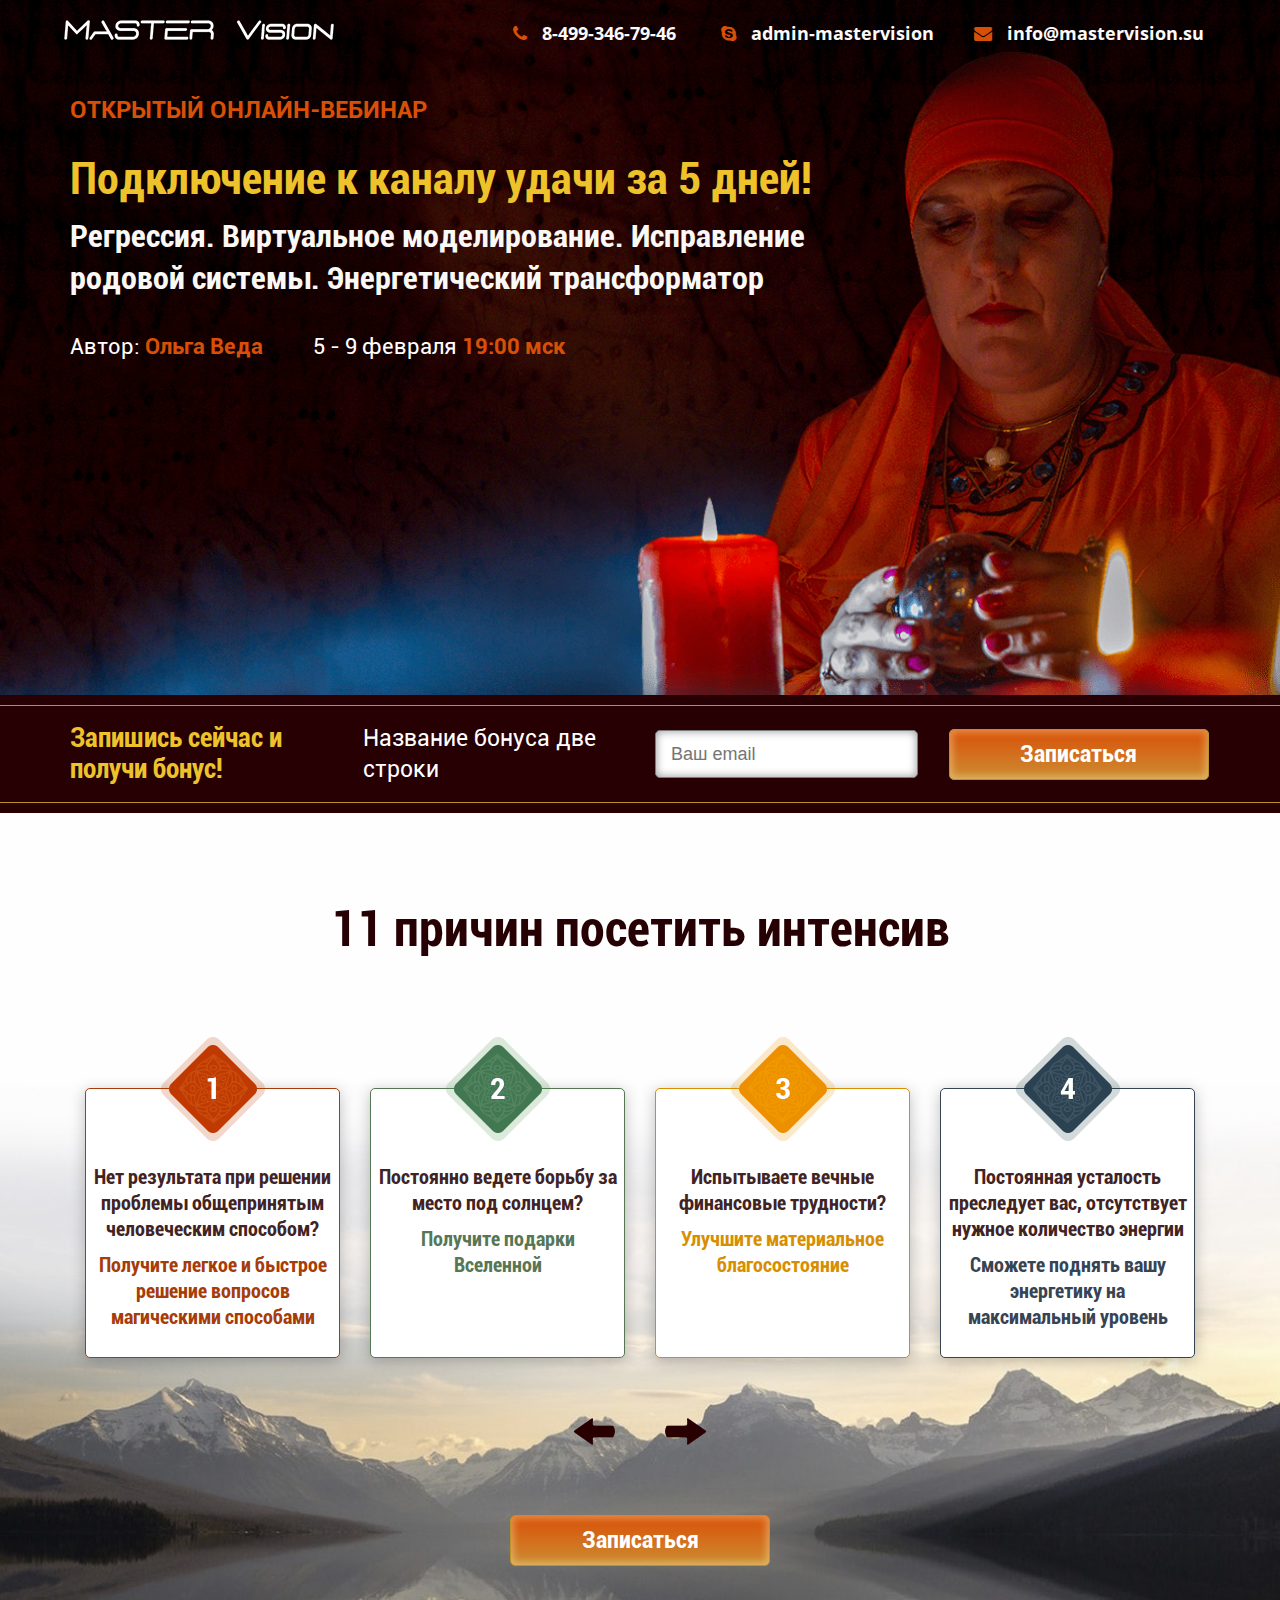
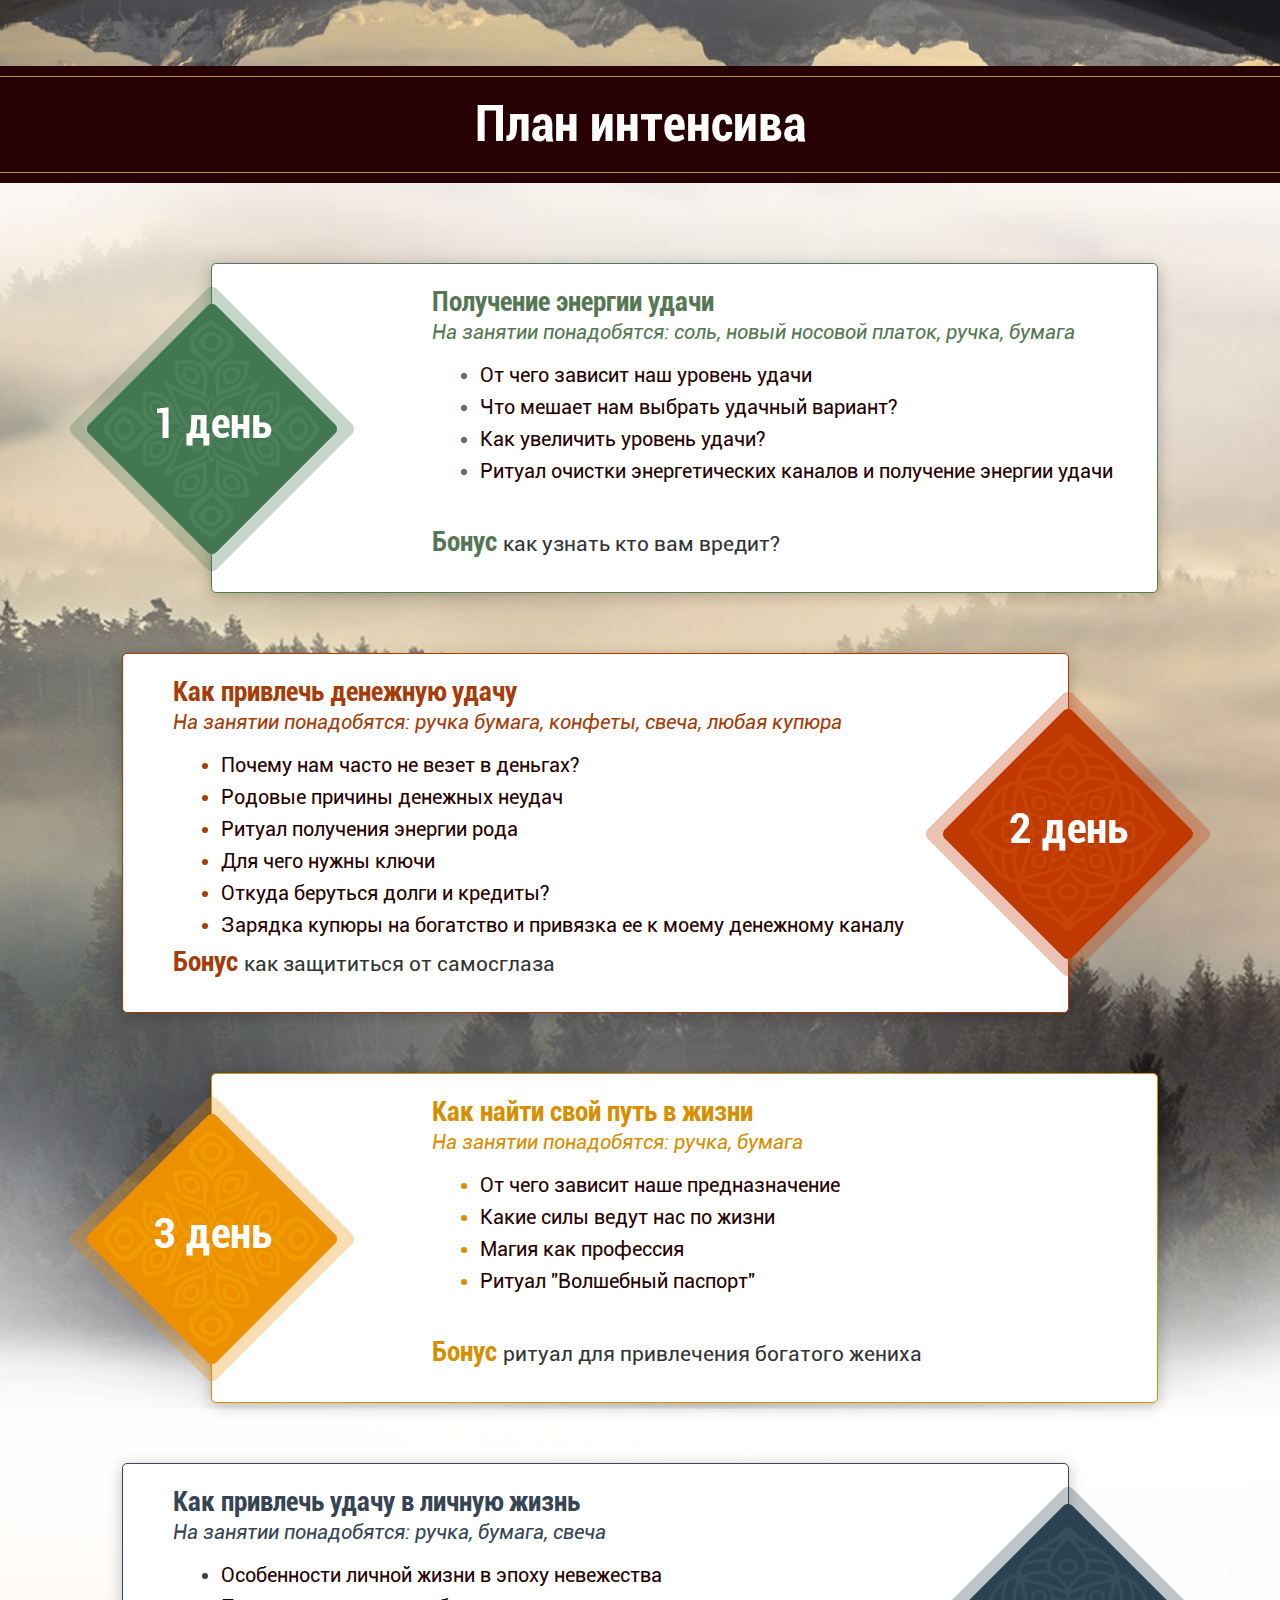
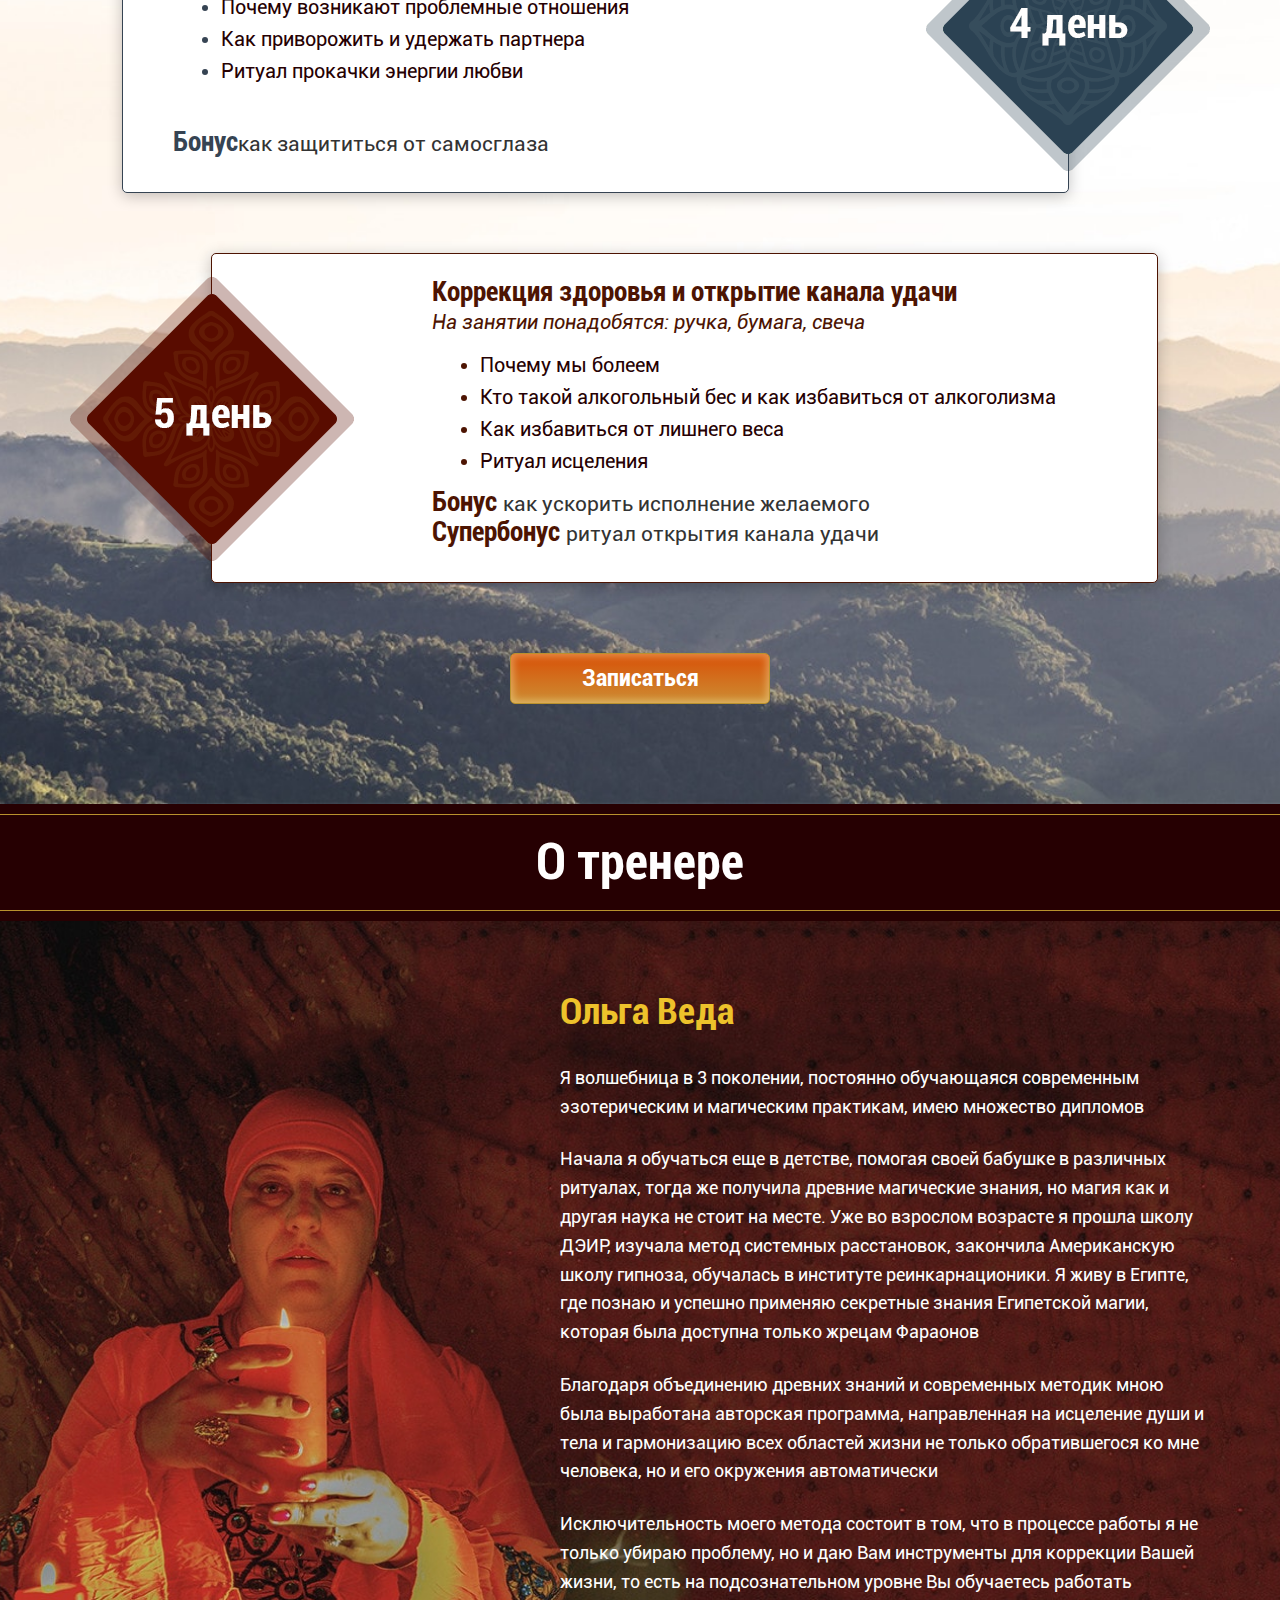
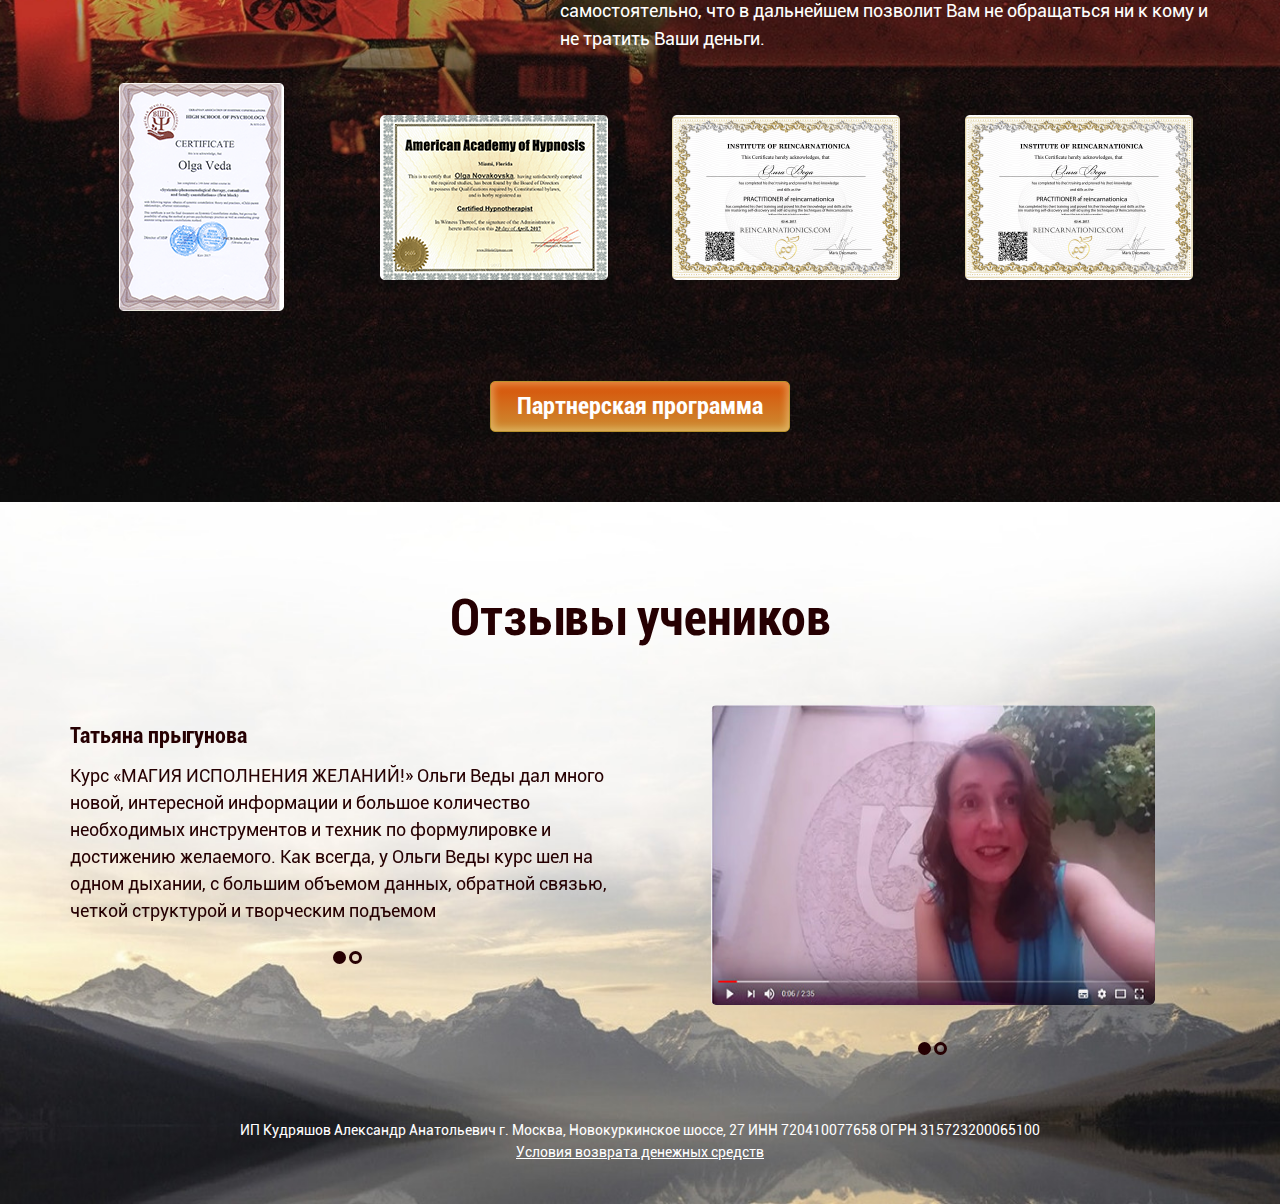
==== commit 2b5c8248: "Bonus is done" ====
--- a/index.html
+++ b/index.html
@@ -12,7 +12,7 @@
     <meta property="og:image" content=""/>
     <link rel="icon" type="image/x-icon" href="favicon.ico"/>
     <link rel="shortcut icon" type="image/x-icon" href="favicon.png"/>
-    <title>Открытый онлайн-вебинар «Подключение к каналу удачи за 5 дней!    »</title>
+    <title>Открытый онлайн-вебинар «Подключение к каналу удачи за 5 дней!»</title>
     <link rel="stylesheet" href="css/bootstrap.min.css"/>
     <link rel="stylesheet" href="css/jquery.fancybox.min.css"/>
     <link rel="stylesheet" href="css/styles.css"/>
@@ -305,10 +305,6 @@
       </div>
       <footer id="footer">
         <div class="container">
-          <div class="soc_buttons">
-            <h5>Хотите узнать больше? Вступайте в наши группы!</h5><a href="https://www.facebook.com/Mastervision1C/" target="_blank"><i class="fa fa-facebook wow rubberBand" aria-hidden="true" data-wow-offset="100" data-wow-duration="1s" data-wow-delay=".4s"></i></a><a href="http://vk.com/mv_ezoterika" target="_blank"><i class="fa fa-vk wow rubberBand" aria-hidden="true" data-wow-offset="100" data-wow-duration="1s" data-wow-delay=".5s"></i></a><a href="https://twitter.com/MastervisionEzo" target="_blank"><i class="fa fa-twitter wow rubberBand" aria-hidden="true" data-wow-offset="100" data-wow-duration="1s" data-wow-delay=".6s"></i></a><a href="https://www.instagram.com/mastervision1/" target="_blank"><i class="fa fa-instagram wow rubberBand" aria-hidden="true" data-wow-offset="100" data-wow-duration="1s" data-wow-delay=".7s"></i></a><a href="https://ok.ru/mv.ezoterika" target="_blank"><i class="fa fa-odnoklassniki wow rubberBand" aria-hidden="true" data-wow-offset="100" data-wow-duration="1s" data-wow-delay=".8s"></i></a><a href="https://www.youtube.com/channel/UCiJTdt19jRMRmYyCZac2Lvg/" target="_blank"><i class="fa fa-youtube wow rubberBand" aria-hidden="true" data-wow-offset="100" data-wow-duration="1s" data-wow-delay=".9s"></i>
-              <div class="clfix"></div></a>
-          </div>
           <p>ИП Кудряшов Александр Анатольевич г. Москва, Новокуркинское шоссе, 27 ИНН 720410077658 ОГРН 315723200065100 </p><a class="conditions" href="http://mastervision.su/oferta.docx">Условия возврата денежных средств</a>
         </div>
       </footer>
--- a/css/styles.css
+++ b/css/styles.css
@@ -1 +1 @@
-@font-face{font-family:'OpenSansBold';src:url("../fonts/OpenSansBold.eot");src:url("../fonts/OpenSansBold.eot") format('embedded-opentype'), url("../fonts/OpenSansBold.woff2") format('woff2'), url("../fonts/OpenSansBold.woff") format('woff'), url("../fonts/OpenSansBold.ttf") format('truetype'), url("../fonts/OpenSansBold.svg#OpenSansBold") format('svg')}@font-face{font-family:'RobotoRegular';src:url("../fonts/RobotoRegular.eot");src:url("../fonts/RobotoRegular.eot") format('embedded-opentype'), url("../fonts/RobotoRegular.woff2") format('woff2'), url("../fonts/RobotoRegular.woff") format('woff'), url("../fonts/RobotoRegular.ttf") format('truetype'), url("../fonts/RobotoRegular.svg#RobotoRegular") format('svg')}@font-face{font-family:'RobotoBoldCondensed';src:url("../fonts/RobotoBoldCondensed.eot");src:url("../fonts/RobotoBoldCondensed.eot") format('embedded-opentype'), url("../fonts/RobotoBoldCondensed.woff2") format('woff2'), url("../fonts/RobotoBoldCondensed.woff") format('woff'), url("../fonts/RobotoBoldCondensed.ttf") format('truetype'), url("../fonts/RobotoBoldCondensed.svg#RobotoBold") format('svg')}@font-face{font-family:'RobotoBold';src:url("../fonts/RobotoBold.eot");src:url("../fonts/RobotoBold.eot") format('embedded-opentype'), url("../fonts/RobotoBold.woff2") format('woff2'), url("../fonts/RobotoBold.woff") format('woff'), url("../fonts/RobotoBold.ttf") format('truetype'), url("../fonts/RobotoBold.svg#RobotoBold") format('svg')}@font-face{font-family:'RobotoItalic';src:url("../fonts/RobotoItalic.eot");src:url("../fonts/RobotoItalic.eot") format('embedded-opentype'), url("../fonts/RobotoItalic.woff2") format('woff2'), url("../fonts/RobotoItalic.woff") format('woff'), url("../fonts/RobotoItalic.ttf") format('truetype'), url("../fonts/RobotoItalic.svg#RobotoItalic") format('svg')}*{margin:0;padding:0;outline:0;-webkit-box-sizing:border-box;box-sizing:border-box}a:focus,a:hover{text-decoration:none;outline:0;color:#fff}iframe{border:0}h1{font-size:44px;font-family:'RobotoBoldCondensed', sans-serif;color:#edc22b;line-height:55px;margin-bottom:8px}h2{font-size:32px;font-family:'RobotoBoldCondensed', sans-serif;color:#faf9f6;line-height:42px;width:765px;margin-bottom:32px}h3{font-size:50px;font-family:'RobotoBoldCondensed', sans-serif;line-height:33px;text-align:center}.button{font-family:'RobotoBoldCondensed', sans-serif;font-size:24px;line-height:49px;text-align:center;color:#fff;min-width:260px;width:0;margin:0 auto;display:block;margin:70px auto 0;border:1px solid #b9912d;border-radius:5px;background-image:-webkit-gradient(linear, left top, left bottom, from(#d85007), to(#cd8d33));background-image:-webkit-linear-gradient(#d85007, #cd8d33);background-image:-o-linear-gradient(#d85007, #cd8d33);background-image:linear-gradient(#d85007, #cd8d33);-webkit-box-shadow:0 0 7px 3px rgba(255,255,190,0.35) inset;box-shadow:0 0 7px 3px rgba(255,255,190,0.35) inset}.button:focus,.button:hover{background-image:-webkit-gradient(linear, left top, left bottom, from(#cd8d33), to(#d85007));background-image:-webkit-linear-gradient(#cd8d33, #d85007);background-image:-o-linear-gradient(#cd8d33, #d85007);background-image:linear-gradient(#cd8d33, #d85007);color:#fff}.video_wrapper{width:50%;margin:15px auto;border-radius:5px;position:relative}.video_wrapper:before{content:'';height:0;padding-top:56.25%;display:block}.video_wrapper iframe,.video_wrapper img{position:absolute;top:0;left:0;border-radius:5px;width:100%;height:100%;cursor:pointer}#main_screen{background-image:url("../img/bg.png");background-repeat:no-repeat;background-position:center top;background-size:cover;width:100%;overflow:hidden;padding-bottom:20px}#header{padding:20px 18px 20px 5px;overflow:hidden}#logo{float:left}.contacts{float:right;text-align:right}.contacts .fa{color:#d85007;font-size:18px;margin:0 15px 0 40px}.contacts .fa.fa-phone{margin-left:0}.contacts .fa+span{font-size:18px;font-family:"OpenSansBold", arial;color:#fcfafa;line-height:26px;text-align:right}#first_screen_section{padding:0}#first_screen_section .container{position:relative;z-index:9;text-align:left}#first_screen_section .container .video_wrapper{width:44%;margin:15px 0}#pre{font-size:24px;font-family:'RobotoBold', sans-serif;color:#d85007;line-height:25px;text-transform:uppercase;margin-top:32px}.aut_n_date{overflow:hidden}.aut_n_date p{font-size:22px;font-family:"RobotoRegular", sans-serif;color:#fff;float:left}.aut_n_date p:first-child{margin-right:50px}.aut_n_date p span{font-family:'RobotoBold', sans-serif;color:#d85007}#veda_main{width:708px;height:auto;position:absolute;bottom:-95px;right:-120px;z-index:-1}#mail_section{background-color:#260002;width:100%;padding:34px 0;overflow:hidden;position:relative}#mail_section:after,#mail_section:before{content:'';width:100%;height:1px;background-color:#b9912d;position:absolute;left:0;right:0}#mail_section:before{top:10px}#mail_section:after{bottom:10px}#mail_section .col-md-3{height:50px;display:-webkit-box;display:-ms-flexbox;display:flex;-webkit-box-align:center;-ms-flex-align:center;align-items:center;-webkit-box-pack:center;-ms-flex-pack:center;justify-content:center}#mail_section .col-md-3 h3{font-size:27px;font-family:'RobotoBoldCondensed', sans-serif;color:#edc22b;line-height:1.148;text-align:left}#mail_section .col-md-3 p{font-size:23px;font-family:'RobotoRegular', sans-serif;color:#fff;line-height:1.35}#mail_section .col-md-3 .infront_submit,#mail_section .col-md-3 .span_phone{font-size:15px}.email-block input,.phone-block input{border:1px solid #7b7b7b;border-radius:5px;background-color:#fff;-webkit-box-shadow:inset 0px 0px 8.55px 0.45px rgba(0,0,0,0.39);box-shadow:inset 0px 0px 8.55px 0.45px rgba(0,0,0,0.39);width:100%;height:48px;padding:7px 15px;font-size:18px;font-family:"OpenSansRegular", arial;color:rgba(29,28,24,0.702);line-height:1.3;text-align:left}button.button{margin-top:0}#risons{background-image:url("../img/second_screen_bg.jpg");background-repeat:no-repeat;background-position:center top;background-size:cover;padding:100px 0}#risons h3{color:#260002;margin-bottom:90px}#risons_slider .crsl-item{padding-top:52px}#risons_slider .crsl-item .item{border:1px solid;border-radius:5px;background-color:#fff;width:100%;height:270px;text-align:center;padding:0 5px;margin-bottom:35px;position:relative;-webkit-box-shadow:0 3px 15px 0px rgba(0,0,0,0.24);box-shadow:0 3px 15px 0px rgba(0,0,0,0.24)}#risons_slider .crsl-item .item .risson_pic{width:104px;height:104px;position:absolute;margin:0 auto;left:0;right:0;top:-52px;background-image:url("../img/rissons_numbers.png");background-repeat:no-repeat;background-position:0 0}#risons_slider .crsl-item .item .risson_pic.second_risson{background-position-x:-104px}#risons_slider .crsl-item .item .risson_pic.third_risson{background-position-x:-208px}#risons_slider .crsl-item .item .risson_pic.fourth_risson{background-position-x:-312px}#risons_slider .crsl-item .item .risson_pic.fifth_risson{background-position-x:-416px}#risons_slider .crsl-item .item .risson_pic.sixth_risson{background-position-x:-520px}#risons_slider .crsl-item .item .risson_pic.seventh_risson{background-position-x:-624px}#risons_slider .crsl-item .item .risson_pic.eighth_risson{background-position-x:-728px}#risons_slider .crsl-item .item .risson_pic.ninth_risson{background-position-x:-832px}#risons_slider .crsl-item .item .risson_pic.tenth_risson{background-position-x:-936px}#risons_slider .crsl-item .item .risson_pic.eleventh_risson{background-position-x:-1040px}#risons_slider .crsl-item .item p{font-size:20px;font-family:'RobotoBoldCondensed', sans-serif;line-height:26px}#risons_slider .crsl-item .item p:first-of-type{margin:75px auto 10px;color:#412324}#risons_slider .crsl-item .item.red{border-color:#a63c08}#risons_slider .crsl-item .item.red p:last-of-type{color:#a63c08}#risons_slider .crsl-item .item.green{border-color:#567754}#risons_slider .crsl-item .item.green p:last-of-type{color:#567754}#risons_slider .crsl-item .item.orange{border-color:#d78f01}#risons_slider .crsl-item .item.orange p:last-of-type{color:#d78f01}#risons_slider .crsl-item .item.blue{border-color:#364453}#risons_slider .crsl-item .item.blue p:last-of-type{color:#364453}#risons_slider .slidernav{width:162px;margin:25px auto 0}#risons_slider .slidernav a{vertical-align:middle;text-align:center;font-size:32px;border-radius:50%;background-image:url("../img/arrows.png");background-repeat:no-repeat;background-position:0 0;width:41px;height:27px;margin:0 15px}#risons_slider .slidernav a:hover{background-position-y:-27px}#risons_slider .slidernav a:first-child{float:left}#risons_slider .slidernav a:last-child{float:right;background-position-x:-41px}#plan{background-image:url("../img/plan_bg.jpg");background-position:center;background-size:cover;background-repeat:no-repeat;width:100%;padding-bottom:100px}#plan h3{position:relative;color:#fffefe;background-color:#260002;width:100%;padding:42px 0;margin-bottom:80px}#plan h3:after,#plan h3:before{content:'';width:100%;height:1px;background-color:#b9912d;position:absolute;left:0;right:0}#plan h3:before{top:10px}#plan h3:after{bottom:10px}#plan .container{width:1066px}.plan_wrapper{border:1px solid;border-radius:5px;width:947px;height:330px;padding:25px;margin-bottom:60px;background-color:#fff;-webkit-box-shadow:0 3px 15px 0 rgba(0,0,0,0.24);box-shadow:0 3px 15px 0 rgba(0,0,0,0.24);position:relative;clear:both}.plan_wrapper .plan_bonus{font-size:21px;font-family:'RobotoRegular', sans-serif;position:absolute;bottom:30px}.plan_wrapper .plan_bonus strong{font-size:27px;font-family:'RobotoBoldCondensed', sans-serif}.plan_wrapper .day_number{width:284px;height:284px;background-image:url("../img/day_numbers.png");background-repeat:no-repeat;background-position:0 0;position:absolute;top:23px}.plan_caption h4{font-size:27px;font-family:'RobotoBoldCondensed', sans-serif;line-height:1;position:relative}.plan_caption h4 small{font-family:'RobotoItalic', sans-serif;font-size:20px;line-height:33px;display:block;font-weight:100}.plan_caption ul{margin:15px 0 0 48px}.plan_caption ul li{font-size:20px;font-family:'RobotoRegular', sans-serif;margin-bottom:10px;line-height:1.1}.plan_caption ul li span{color:#260002}.plan_wrapper:first-of-type{float:right;border-color:#567754}.plan_wrapper:first-of-type .day_number{left:-142px}.plan_wrapper:first-of-type .plan_caption{padding-left:195px}.plan_wrapper:first-of-type .plan_caption h4,.plan_wrapper:first-of-type .plan_caption li{color:#567754}.plan_wrapper:first-of-type .plan_bonus{left:220px}.plan_wrapper:first-of-type .plan_bonus strong{color:#567754}.plan_wrapper:nth-of-type(2){border-color:#a63c08;height:360px}.plan_wrapper:nth-of-type(2) .day_number{left:auto;right:-142px;top:38px;background-position-x:-284px}.plan_wrapper:nth-of-type(2) .plan_caption{padding-left:25px}.plan_wrapper:nth-of-type(2) .plan_caption h4,.plan_wrapper:nth-of-type(2) .plan_caption li{color:#a63c08}.plan_wrapper:nth-of-type(2) .plan_bonus{left:50px}.plan_wrapper:nth-of-type(2) .plan_bonus strong{color:#a63c08}.plan_wrapper:nth-of-type(3){float:right;border-color:#d78f01}.plan_wrapper:nth-of-type(3) .day_number{left:-142px;background-position-x:-568px}.plan_wrapper:nth-of-type(3) .plan_caption{padding-left:195px}.plan_wrapper:nth-of-type(3) .plan_caption h4,.plan_wrapper:nth-of-type(3) .plan_caption li{color:#d78f01}.plan_wrapper:nth-of-type(3) .plan_bonus{left:220px}.plan_wrapper:nth-of-type(3) .plan_bonus strong{color:#d78f01}.plan_wrapper:nth-of-type(4){border-color:#364453}.plan_wrapper:nth-of-type(4) .day_number{left:auto;right:-142px;background-position-x:-852px}.plan_wrapper:nth-of-type(4) .plan_caption{padding-left:25px}.plan_wrapper:nth-of-type(4) .plan_caption h4,.plan_wrapper:nth-of-type(4) .plan_caption li{color:#364453}.plan_wrapper:nth-of-type(4) .plan_bonus{left:50px}.plan_wrapper:nth-of-type(4) .plan_bonus strong{color:#364453}.plan_wrapper:nth-of-type(5){float:right;border-color:#4d1402;margin-bottom:0}.plan_wrapper:nth-of-type(5) .day_number{left:-142px;background-position-x:-1136px}.plan_wrapper:nth-of-type(5) .plan_caption{padding-left:195px}.plan_wrapper:nth-of-type(5) .plan_caption h4,.plan_wrapper:nth-of-type(5) .plan_caption li{color:#4d1402}.plan_wrapper:nth-of-type(5) .plan_bonus{left:220px}.plan_wrapper:nth-of-type(5) .plan_bonus strong{color:#4d1402}.plan_wrapper:nth-of-type(5) .plan_bonus:first-of-type{bottom:60px}#author h3{position:relative;color:#fffefe;background-color:#260002;width:100%;padding:42px 0}#author h3:after,#author h3:before{content:'';width:100%;height:1px;background-color:#b9912d;position:absolute;left:0;right:0}#author h3:before{top:10px}#author h3:after{bottom:10px}.veda_wrap{background-image:url("../img/about_bg.jpg");background-position:center top;background-size:cover;background-repeat:no-repeat;width:100%;padding-bottom:70px}.veda_wrap a.button{min-width:300px}#veda_about{display:none}.author_caption{width:650px;float:right;margin:65px 0 5px}.author_caption h4{font-size:37px;font-family:'RobotoBoldCondensed', sans-serif;color:#edc22b;margin-bottom:25px}.author_caption p{font-size:18px;font-family:"RobotoRegular", sans-serif;color:#fefefd;line-height:1.6;margin-bottom:24px}#licenses .col-md-3{height:228px;display:table}#licenses .col-md-3 a{display:table-cell;vertical-align:middle;text-align:center}#testimonials{background-image:url("../img/last_bg.jpg");background-position:bottom center;background-size:cover;background-repeat:no-repeat;width:100%;padding-top:90px}#testimonials h3{color:#260002;margin-bottom:70px}.carousel-indicators{position:relative}.carousel-indicators .active{width:13px;height:13px;background-color:#260002}.carousel-indicators li{border-color:#260002;border-width:3px;width:13px;height:13px;margin:0}.carousel-caption{left:0;right:0;position:relative}.carousel-caption.video_wrapper{width:80%;margin-bottom:40px}#carousel_text .carousel-caption{color:#260002;text-align:left;text-shadow:none}#carousel_text .carousel-caption h5{font-size:22px;font-family:'RobotoBoldCondensed', sans-serif;margin-bottom:10px}#carousel_text .carousel-caption p{font-size:18px;font-family:"RobotoRegular", sans-serif}#footer{padding:40px 0;color:#fafbfe;text-align:center}#footer h5{font-size:24px;font-family:"OswaldRegular", Arial;line-height:1.042;margin-bottom:20px}#footer p{font-size:14px;font-family:"OpenSansRegular", arial;line-height:1.571}#footer p+a:hover{color:#337ab7;text-decoration:underline}.soc_buttons{display:none;max-width:55%;margin:20px auto 0}.soc_buttons a{display:inline-block;margin:0 10px 10px}.soc_buttons a .fa{font-size:20px;color:#000;background-image:-webkit-gradient(linear, left bottom, left top, from(#1c5768), to(#35c2db));background-image:-webkit-linear-gradient(bottom, #1c5768, #35c2db);background-image:-o-linear-gradient(bottom, #1c5768, #35c2db);background-image:linear-gradient(to top, #1c5768, #35c2db);padding-top:5px;border-radius:50%;width:30px;height:30px;-webkit-transition:all 0.6s ease-out;-o-transition:all 0.6s ease-out;transition:all 0.6s ease-out}.soc_buttons a .fa:hover{background-image:-webkit-gradient(linear, left bottom, left top, from(#35c2db), to(#1c5768));background-image:-webkit-linear-gradient(bottom, #35c2db, #1c5768);background-image:-o-linear-gradient(bottom, #35c2db, #1c5768);background-image:linear-gradient(to top, #35c2db, #1c5768);-webkit-transition:all 0.4s ease-in;-o-transition:all 0.4s ease-in;transition:all 0.4s ease-in}#bonus .soc_buttons{display:block}#myModalForm .modal-content{background-image:url("../img/second_screen_back.jpg");background-position:center;background-repeat:repeat-x;background-size:cover;padding:60px 0}#myModalForm .modal-content .close{position:absolute;top:15px;right:18px;color:#fff;font-size:34px;float:none;opacity:1;text-shadow:0 2px 1px #000;z-index:9;background-image:url("../img/planet_1.png");border:0;border-radius:100%;height:50px;width:50px;background-size:100%;background-repeat:no-repeat;background-position:center 4px;background-color:transparent}#myModalForm form{width:80%;margin:0 auto}#myModalForm h3{font-size:27px;color:#fff;text-align:center;margin:0 0 20px;line-height:1}#myModalForm h3:after{margin-bottom:20px}#myModalForm p{font-size:22px;color:#fff;text-align:center;line-height:1;margin:0 0 20px}#myModalForm input{margin-bottom:20px}#bonus #footer{margin-top:0;padding:40px 0}+@font-face{font-family:'OpenSansBold';src:url("../fonts/OpenSansBold.eot");src:url("../fonts/OpenSansBold.eot") format('embedded-opentype'), url("../fonts/OpenSansBold.woff2") format('woff2'), url("../fonts/OpenSansBold.woff") format('woff'), url("../fonts/OpenSansBold.ttf") format('truetype'), url("../fonts/OpenSansBold.svg#OpenSansBold") format('svg')}@font-face{font-family:'RobotoRegular';src:url("../fonts/RobotoRegular.eot");src:url("../fonts/RobotoRegular.eot") format('embedded-opentype'), url("../fonts/RobotoRegular.woff2") format('woff2'), url("../fonts/RobotoRegular.woff") format('woff'), url("../fonts/RobotoRegular.ttf") format('truetype'), url("../fonts/RobotoRegular.svg#RobotoRegular") format('svg')}@font-face{font-family:'RobotoBoldCondensed';src:url("../fonts/RobotoBoldCondensed.eot");src:url("../fonts/RobotoBoldCondensed.eot") format('embedded-opentype'), url("../fonts/RobotoBoldCondensed.woff2") format('woff2'), url("../fonts/RobotoBoldCondensed.woff") format('woff'), url("../fonts/RobotoBoldCondensed.ttf") format('truetype'), url("../fonts/RobotoBoldCondensed.svg#RobotoBold") format('svg')}@font-face{font-family:'RobotoBold';src:url("../fonts/RobotoBold.eot");src:url("../fonts/RobotoBold.eot") format('embedded-opentype'), url("../fonts/RobotoBold.woff2") format('woff2'), url("../fonts/RobotoBold.woff") format('woff'), url("../fonts/RobotoBold.ttf") format('truetype'), url("../fonts/RobotoBold.svg#RobotoBold") format('svg')}@font-face{font-family:'RobotoItalic';src:url("../fonts/RobotoItalic.eot");src:url("../fonts/RobotoItalic.eot") format('embedded-opentype'), url("../fonts/RobotoItalic.woff2") format('woff2'), url("../fonts/RobotoItalic.woff") format('woff'), url("../fonts/RobotoItalic.ttf") format('truetype'), url("../fonts/RobotoItalic.svg#RobotoItalic") format('svg')}*{margin:0;padding:0;outline:0;-webkit-box-sizing:border-box;box-sizing:border-box}a:focus,a:hover{text-decoration:none;outline:0;color:#fff}iframe{border:0}h1{font-size:44px;font-family:'RobotoBoldCondensed', sans-serif;color:#edc22b;line-height:55px;margin-bottom:8px}h2{font-size:32px;font-family:'RobotoBoldCondensed', sans-serif;color:#faf9f6;line-height:42px;width:765px;margin-bottom:32px}h3{font-size:50px;font-family:'RobotoBoldCondensed', sans-serif;line-height:33px;text-align:center}.button{font-family:'RobotoBoldCondensed', sans-serif;font-size:24px;line-height:49px;text-align:center;color:#fff;min-width:260px;width:0;margin:0 auto;display:block;margin:70px auto 0;border:1px solid #b9912d;border-radius:5px;background-image:-webkit-gradient(linear, left top, left bottom, from(#d85007), to(#cd8d33));background-image:-webkit-linear-gradient(#d85007, #cd8d33);background-image:-o-linear-gradient(#d85007, #cd8d33);background-image:linear-gradient(#d85007, #cd8d33);-webkit-box-shadow:0 0 7px 3px rgba(255,255,190,0.35) inset;box-shadow:0 0 7px 3px rgba(255,255,190,0.35) inset}.button:focus,.button:hover{background-image:-webkit-gradient(linear, left top, left bottom, from(#cd8d33), to(#d85007));background-image:-webkit-linear-gradient(#cd8d33, #d85007);background-image:-o-linear-gradient(#cd8d33, #d85007);background-image:linear-gradient(#cd8d33, #d85007);color:#fff}.video_wrapper{width:50%;margin:15px auto;border-radius:5px;position:relative}.video_wrapper:before{content:'';height:0;padding-top:56.25%;display:block}.video_wrapper iframe,.video_wrapper img{position:absolute;top:0;left:0;border-radius:5px;width:100%;height:100%;cursor:pointer}#main_screen{background-image:url("../img/bg.png");background-repeat:no-repeat;background-position:center top;background-size:cover;width:100%;overflow:hidden;padding-bottom:20px}#header{padding:20px 18px 20px 5px;overflow:hidden}#logo{float:left}.contacts{float:right;text-align:right}.contacts .fa{color:#d85007;font-size:18px;margin:0 15px 0 40px}.contacts .fa.fa-phone{margin-left:0}.contacts .fa+span{font-size:18px;font-family:"OpenSansBold", arial;color:#fcfafa;line-height:26px;text-align:right}#first_screen_section{padding:0}#first_screen_section .container{position:relative;z-index:9;text-align:left}#first_screen_section .container .video_wrapper{width:44%;margin:15px 0}#pre{font-size:24px;font-family:'RobotoBold', sans-serif;color:#d85007;line-height:25px;text-transform:uppercase;margin-top:32px}.aut_n_date{overflow:hidden}.aut_n_date p{font-size:22px;font-family:"RobotoRegular", sans-serif;color:#fff;float:left}.aut_n_date p:first-child{margin-right:50px}.aut_n_date p span{font-family:'RobotoBold', sans-serif;color:#d85007}#veda_main{width:708px;height:auto;position:absolute;bottom:-95px;right:-120px;z-index:-1}#mail_section{background-color:#260002;width:100%;padding:34px 0;overflow:hidden;position:relative}#mail_section:after,#mail_section:before{content:'';width:100%;height:1px;background-color:#b9912d;position:absolute;left:0;right:0}#mail_section:before{top:10px}#mail_section:after{bottom:10px}#mail_section .col-md-3{height:50px;display:-webkit-box;display:-ms-flexbox;display:flex;-webkit-box-align:center;-ms-flex-align:center;align-items:center;-webkit-box-pack:center;-ms-flex-pack:center;justify-content:center}#mail_section .col-md-3 h3{font-size:27px;font-family:'RobotoBoldCondensed', sans-serif;color:#edc22b;line-height:1.148;text-align:left}#mail_section .col-md-3 p{font-size:23px;font-family:'RobotoRegular', sans-serif;color:#fff;line-height:1.35}#mail_section .col-md-3 .infront_submit,#mail_section .col-md-3 .span_phone{font-size:15px}.email-block input,.phone-block input{border:1px solid #7b7b7b;border-radius:5px;background-color:#fff;-webkit-box-shadow:inset 0px 0px 8.55px 0.45px rgba(0,0,0,0.39);box-shadow:inset 0px 0px 8.55px 0.45px rgba(0,0,0,0.39);width:100%;height:48px;padding:7px 15px;font-size:18px;font-family:"OpenSansRegular", arial;color:rgba(29,28,24,0.702);line-height:1.3;text-align:left}button.button{margin-top:0}#risons{background-image:url("../img/second_screen_bg.jpg");background-repeat:no-repeat;background-position:center top;background-size:cover;padding:100px 0}#risons h3{color:#260002;margin-bottom:90px}#risons_slider .crsl-item{padding-top:52px}#risons_slider .crsl-item .item{border:1px solid;border-radius:5px;background-color:#fff;width:100%;height:270px;text-align:center;padding:0 5px;margin-bottom:35px;position:relative;-webkit-box-shadow:0 3px 15px 0px rgba(0,0,0,0.24);box-shadow:0 3px 15px 0px rgba(0,0,0,0.24)}#risons_slider .crsl-item .item .risson_pic{width:104px;height:104px;position:absolute;margin:0 auto;left:0;right:0;top:-52px;background-image:url("../img/rissons_numbers.png");background-repeat:no-repeat;background-position:0 0}#risons_slider .crsl-item .item .risson_pic.second_risson{background-position-x:-104px}#risons_slider .crsl-item .item .risson_pic.third_risson{background-position-x:-208px}#risons_slider .crsl-item .item .risson_pic.fourth_risson{background-position-x:-312px}#risons_slider .crsl-item .item .risson_pic.fifth_risson{background-position-x:-416px}#risons_slider .crsl-item .item .risson_pic.sixth_risson{background-position-x:-520px}#risons_slider .crsl-item .item .risson_pic.seventh_risson{background-position-x:-624px}#risons_slider .crsl-item .item .risson_pic.eighth_risson{background-position-x:-728px}#risons_slider .crsl-item .item .risson_pic.ninth_risson{background-position-x:-832px}#risons_slider .crsl-item .item .risson_pic.tenth_risson{background-position-x:-936px}#risons_slider .crsl-item .item .risson_pic.eleventh_risson{background-position-x:-1040px}#risons_slider .crsl-item .item p{font-size:20px;font-family:'RobotoBoldCondensed', sans-serif;line-height:26px}#risons_slider .crsl-item .item p:first-of-type{margin:75px auto 10px;color:#412324}#risons_slider .crsl-item .item.red{border-color:#a63c08}#risons_slider .crsl-item .item.red p:last-of-type{color:#a63c08}#risons_slider .crsl-item .item.green{border-color:#567754}#risons_slider .crsl-item .item.green p:last-of-type{color:#567754}#risons_slider .crsl-item .item.orange{border-color:#d78f01}#risons_slider .crsl-item .item.orange p:last-of-type{color:#d78f01}#risons_slider .crsl-item .item.blue{border-color:#364453}#risons_slider .crsl-item .item.blue p:last-of-type{color:#364453}#risons_slider .slidernav{width:162px;margin:25px auto 0}#risons_slider .slidernav a{vertical-align:middle;text-align:center;font-size:32px;border-radius:50%;background-image:url("../img/arrows.png");background-repeat:no-repeat;background-position:0 0;width:41px;height:27px;margin:0 15px}#risons_slider .slidernav a:hover{background-position-y:-27px}#risons_slider .slidernav a:first-child{float:left}#risons_slider .slidernav a:last-child{float:right;background-position-x:-41px}#plan{background-image:url("../img/plan_bg.jpg");background-position:center;background-size:cover;background-repeat:no-repeat;width:100%;padding-bottom:100px}#plan h3{position:relative;color:#fffefe;background-color:#260002;width:100%;padding:42px 0;margin-bottom:80px}#plan h3:after,#plan h3:before{content:'';width:100%;height:1px;background-color:#b9912d;position:absolute;left:0;right:0}#plan h3:before{top:10px}#plan h3:after{bottom:10px}#plan .container{width:1066px}.plan_wrapper{border:1px solid;border-radius:5px;width:947px;height:330px;padding:25px;margin-bottom:60px;background-color:#fff;-webkit-box-shadow:0 3px 15px 0 rgba(0,0,0,0.24);box-shadow:0 3px 15px 0 rgba(0,0,0,0.24);position:relative;clear:both}.plan_wrapper .plan_bonus{font-size:21px;font-family:'RobotoRegular', sans-serif;position:absolute;bottom:30px}.plan_wrapper .plan_bonus strong{font-size:27px;font-family:'RobotoBoldCondensed', sans-serif}.plan_wrapper .day_number{width:284px;height:284px;background-image:url("../img/day_numbers.png");background-repeat:no-repeat;background-position:0 0;position:absolute;top:23px}.plan_caption h4{font-size:27px;font-family:'RobotoBoldCondensed', sans-serif;line-height:1;position:relative}.plan_caption h4 small{font-family:'RobotoItalic', sans-serif;font-size:20px;line-height:33px;display:block;font-weight:100}.plan_caption ul{margin:15px 0 0 48px}.plan_caption ul li{font-size:20px;font-family:'RobotoRegular', sans-serif;margin-bottom:10px;line-height:1.1}.plan_caption ul li span{color:#260002}.plan_wrapper:first-of-type{float:right;border-color:#567754}.plan_wrapper:first-of-type .day_number{left:-142px}.plan_wrapper:first-of-type .plan_caption{padding-left:195px}.plan_wrapper:first-of-type .plan_caption h4,.plan_wrapper:first-of-type .plan_caption li{color:#567754}.plan_wrapper:first-of-type .plan_bonus{left:220px}.plan_wrapper:first-of-type .plan_bonus strong{color:#567754}.plan_wrapper:nth-of-type(2){border-color:#a63c08;height:360px}.plan_wrapper:nth-of-type(2) .day_number{left:auto;right:-142px;top:38px;background-position-x:-284px}.plan_wrapper:nth-of-type(2) .plan_caption{padding-left:25px}.plan_wrapper:nth-of-type(2) .plan_caption h4,.plan_wrapper:nth-of-type(2) .plan_caption li{color:#a63c08}.plan_wrapper:nth-of-type(2) .plan_bonus{left:50px}.plan_wrapper:nth-of-type(2) .plan_bonus strong{color:#a63c08}.plan_wrapper:nth-of-type(3){float:right;border-color:#d78f01}.plan_wrapper:nth-of-type(3) .day_number{left:-142px;background-position-x:-568px}.plan_wrapper:nth-of-type(3) .plan_caption{padding-left:195px}.plan_wrapper:nth-of-type(3) .plan_caption h4,.plan_wrapper:nth-of-type(3) .plan_caption li{color:#d78f01}.plan_wrapper:nth-of-type(3) .plan_bonus{left:220px}.plan_wrapper:nth-of-type(3) .plan_bonus strong{color:#d78f01}.plan_wrapper:nth-of-type(4){border-color:#364453}.plan_wrapper:nth-of-type(4) .day_number{left:auto;right:-142px;background-position-x:-852px}.plan_wrapper:nth-of-type(4) .plan_caption{padding-left:25px}.plan_wrapper:nth-of-type(4) .plan_caption h4,.plan_wrapper:nth-of-type(4) .plan_caption li{color:#364453}.plan_wrapper:nth-of-type(4) .plan_bonus{left:50px}.plan_wrapper:nth-of-type(4) .plan_bonus strong{color:#364453}.plan_wrapper:nth-of-type(5){float:right;border-color:#4d1402;margin-bottom:0}.plan_wrapper:nth-of-type(5) .day_number{left:-142px;background-position-x:-1136px}.plan_wrapper:nth-of-type(5) .plan_caption{padding-left:195px}.plan_wrapper:nth-of-type(5) .plan_caption h4,.plan_wrapper:nth-of-type(5) .plan_caption li{color:#4d1402}.plan_wrapper:nth-of-type(5) .plan_bonus{left:220px}.plan_wrapper:nth-of-type(5) .plan_bonus strong{color:#4d1402}.plan_wrapper:nth-of-type(5) .plan_bonus:first-of-type{bottom:60px}#author h3{position:relative;color:#fffefe;background-color:#260002;width:100%;padding:42px 0}#author h3:after,#author h3:before{content:'';width:100%;height:1px;background-color:#b9912d;position:absolute;left:0;right:0}#author h3:before{top:10px}#author h3:after{bottom:10px}.veda_wrap{background-image:url("../img/about_bg.jpg");background-position:center top;background-size:cover;background-repeat:no-repeat;width:100%;padding-bottom:70px}.veda_wrap a.button{min-width:300px}#veda_about{display:none}.author_caption{width:650px;float:right;margin:65px 0 5px}.author_caption h4{font-size:37px;font-family:'RobotoBoldCondensed', sans-serif;color:#edc22b;margin-bottom:25px}.author_caption p{font-size:18px;font-family:"RobotoRegular", sans-serif;color:#fefefd;line-height:1.6;margin-bottom:24px}#licenses .col-md-3{height:228px;display:table}#licenses .col-md-3 a{display:table-cell;vertical-align:middle;text-align:center}#testimonials{background-image:url("../img/last_bg.jpg");background-position:bottom center;background-size:cover;background-repeat:no-repeat;width:100%;padding-top:100px}#testimonials h3{color:#260002;margin-bottom:70px}.carousel-indicators{position:relative}.carousel-indicators .active{width:13px;height:13px;background-color:#260002}.carousel-indicators li{border-color:#260002;border-width:3px;width:13px;height:13px;margin:0}.carousel-caption{left:0;right:0;position:relative;bottom:15px}.carousel-caption.video_wrapper{width:80%;margin-bottom:40px}#carousel_text .carousel-caption{color:#260002;text-align:left;text-shadow:none}#carousel_text .carousel-caption h5{font-size:22px;font-family:'RobotoBoldCondensed', sans-serif;margin:10px 0}#carousel_text .carousel-caption p{font-size:18px;font-family:"RobotoRegular", sans-serif;line-height:1.5}#footer{padding:40px 0;color:#fafbfe;text-align:center}#footer p,#footer p+a{font-size:14px;font-family:"RobotoRegular", sans-serif;line-height:1.571;color:#fefefe}#footer p+a,#footer p+a+a{text-decoration:underline}#footer p+a+a:hover,#footer p+a:hover{text-decoration:none}#myModalForm .modal-content{background-color:#260002;padding:60px 0}#myModalForm .modal-content .close{position:absolute;top:15px;right:18px;color:#fff;font-size:34px;float:none;opacity:1;text-shadow:0 2px 1px #000;z-index:9;background-image:url("../img/planet_1.png");border:0;border-radius:100%;height:50px;width:50px;background-size:100%;background-repeat:no-repeat;background-position:center 4px;background-color:transparent}#myModalForm form{width:80%;margin:0 auto}#myModalForm h3{font-size:27px;color:#fff;text-align:center;margin:0 0 20px;line-height:1}#myModalForm h3:after{margin-bottom:20px}#myModalForm p{font-size:22px;color:#fff;text-align:center;line-height:1;margin:0 0 20px}#myModalForm input{margin-bottom:20px}#myModalForm .button{width:100%}#bonus #pre,#bonus h1{text-align:center}#bonus #first_screen_section{padding-bottom:40px}#bonus #first_screen_section .video_wrapper{margin:40px auto 15px}#bonus #footer{background-image:url("../img/last_bg.jpg");background-position:bottom center;background-size:cover;background-repeat:no-repeat;width:100%;padding:20px 0}#bonus #footer h5{font-size:24px;font-family:'RobotoBoldCondensed', sans-serif;line-height:1;margin-bottom:23px;color:#270103}.soc_buttons{max-width:60%;margin:20px auto 0}.soc_buttons a{display:inline-block;margin:0 13px 20px;position:relative;z-index:1}.soc_buttons a:before{content:'';width:31px;height:31px;border-radius:5px;background-color:#260002;position:absolute;top:0;left:0;right:0;bottom:0;-webkit-transform:rotate(45deg);-ms-transform:rotate(45deg);transform:rotate(45deg);z-index:-1}.soc_buttons a:hover:before{background-color:#a63c08}.soc_buttons a:hover .fa{color:#260002}.soc_buttons a .fa{font-size:20px;color:#a63c08;line-height:31px;width:30px;margin:0 auto}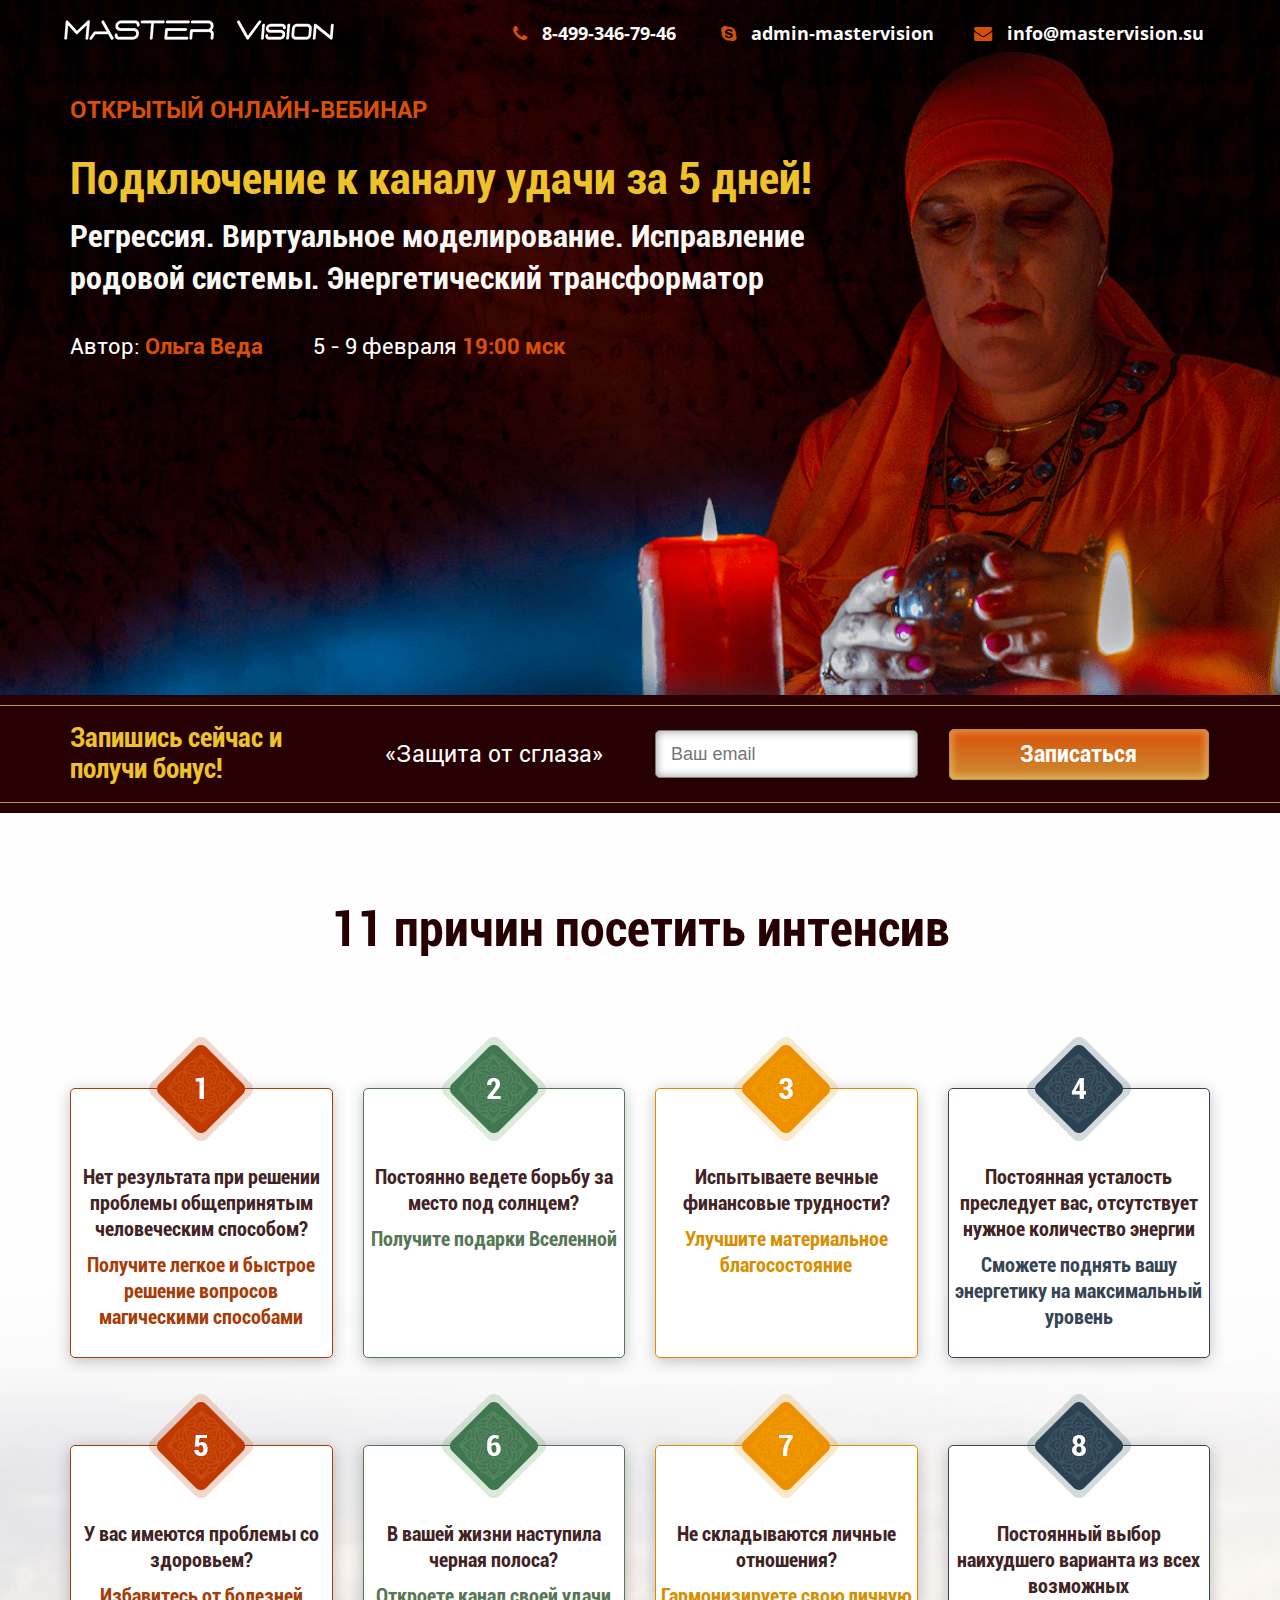
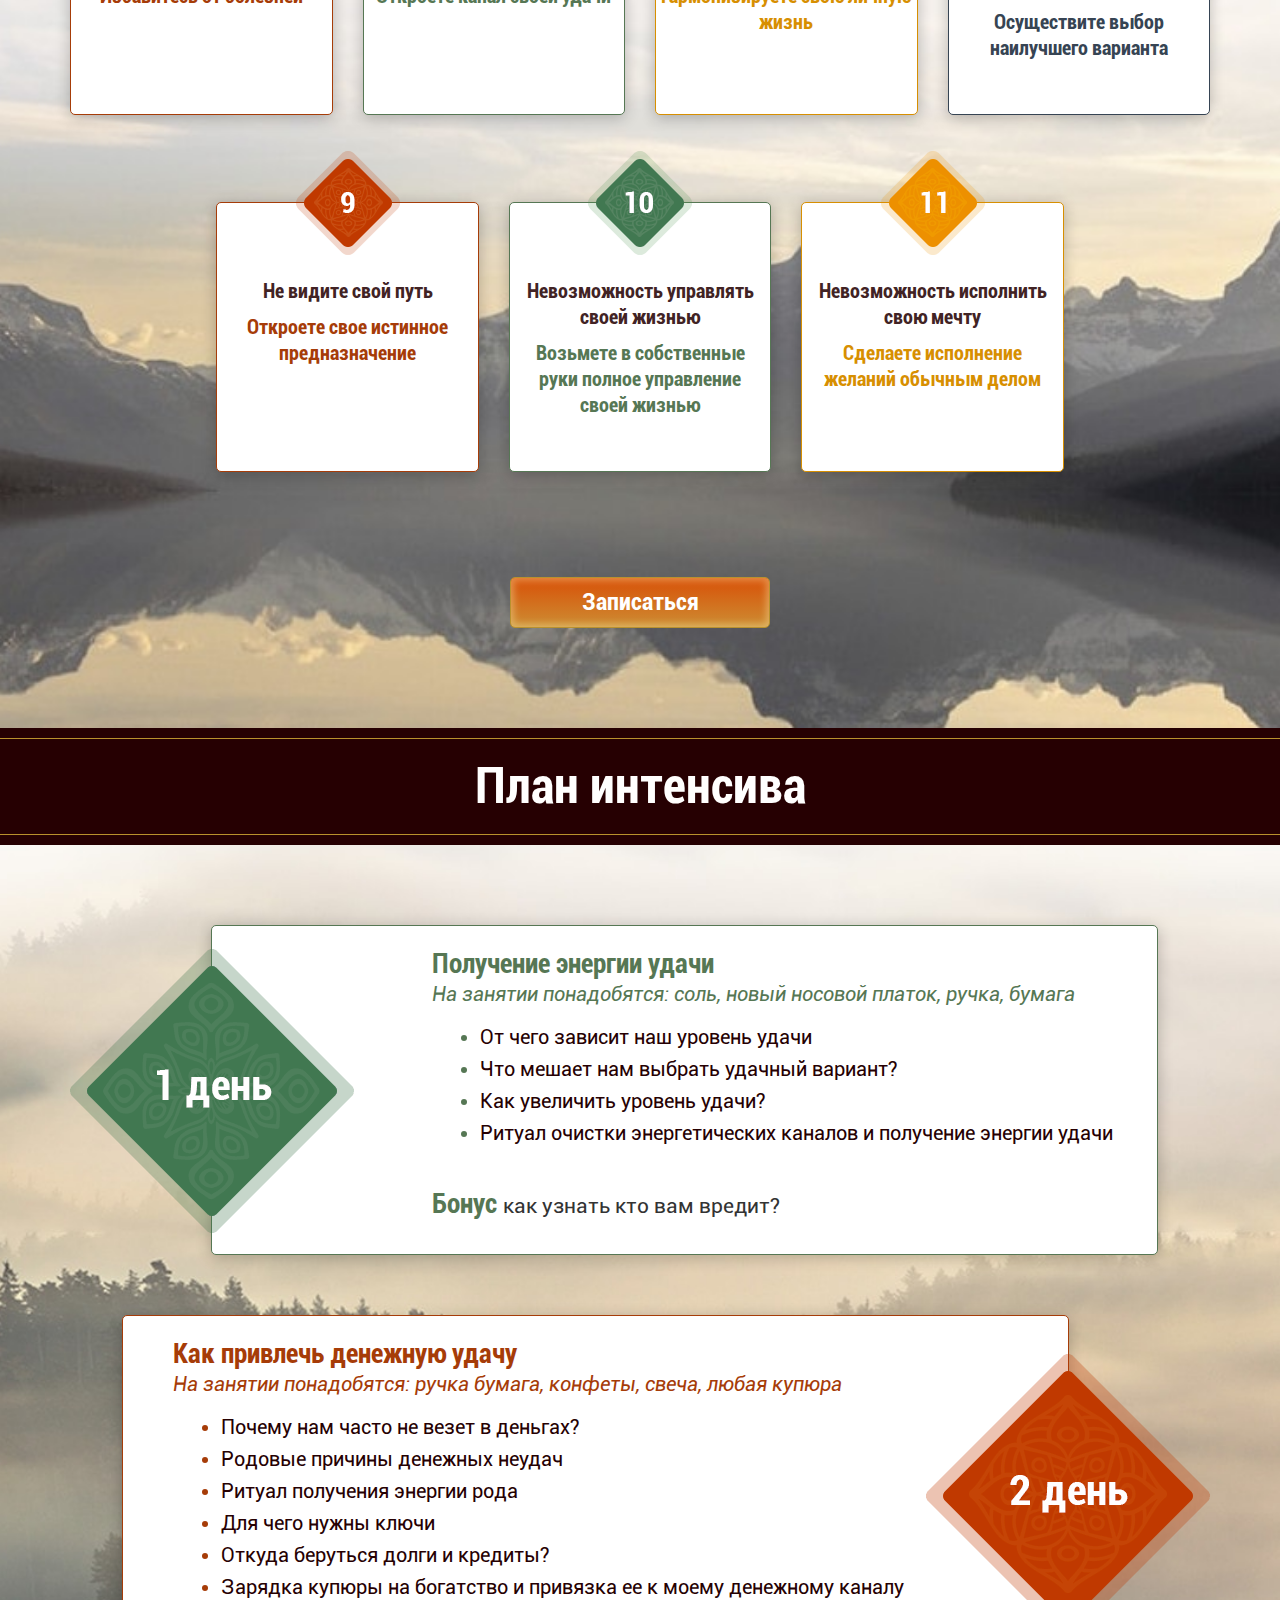
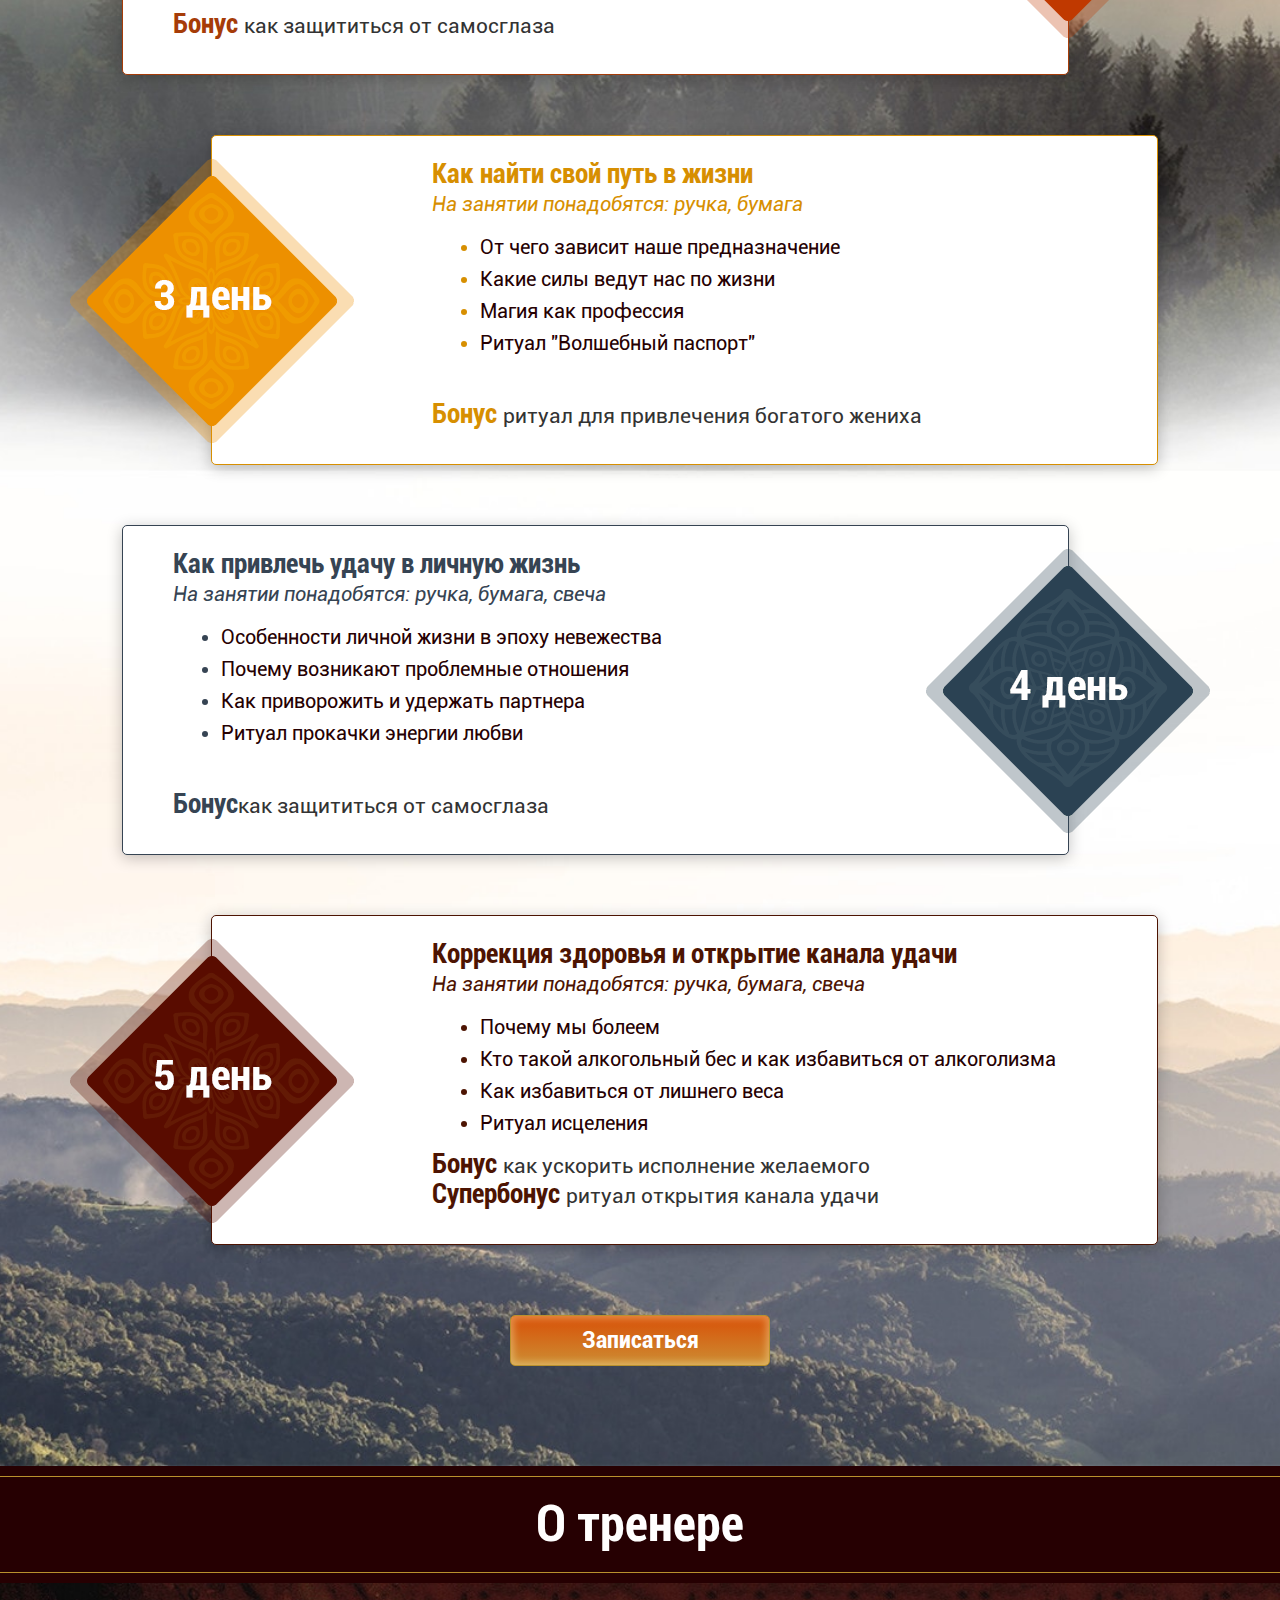
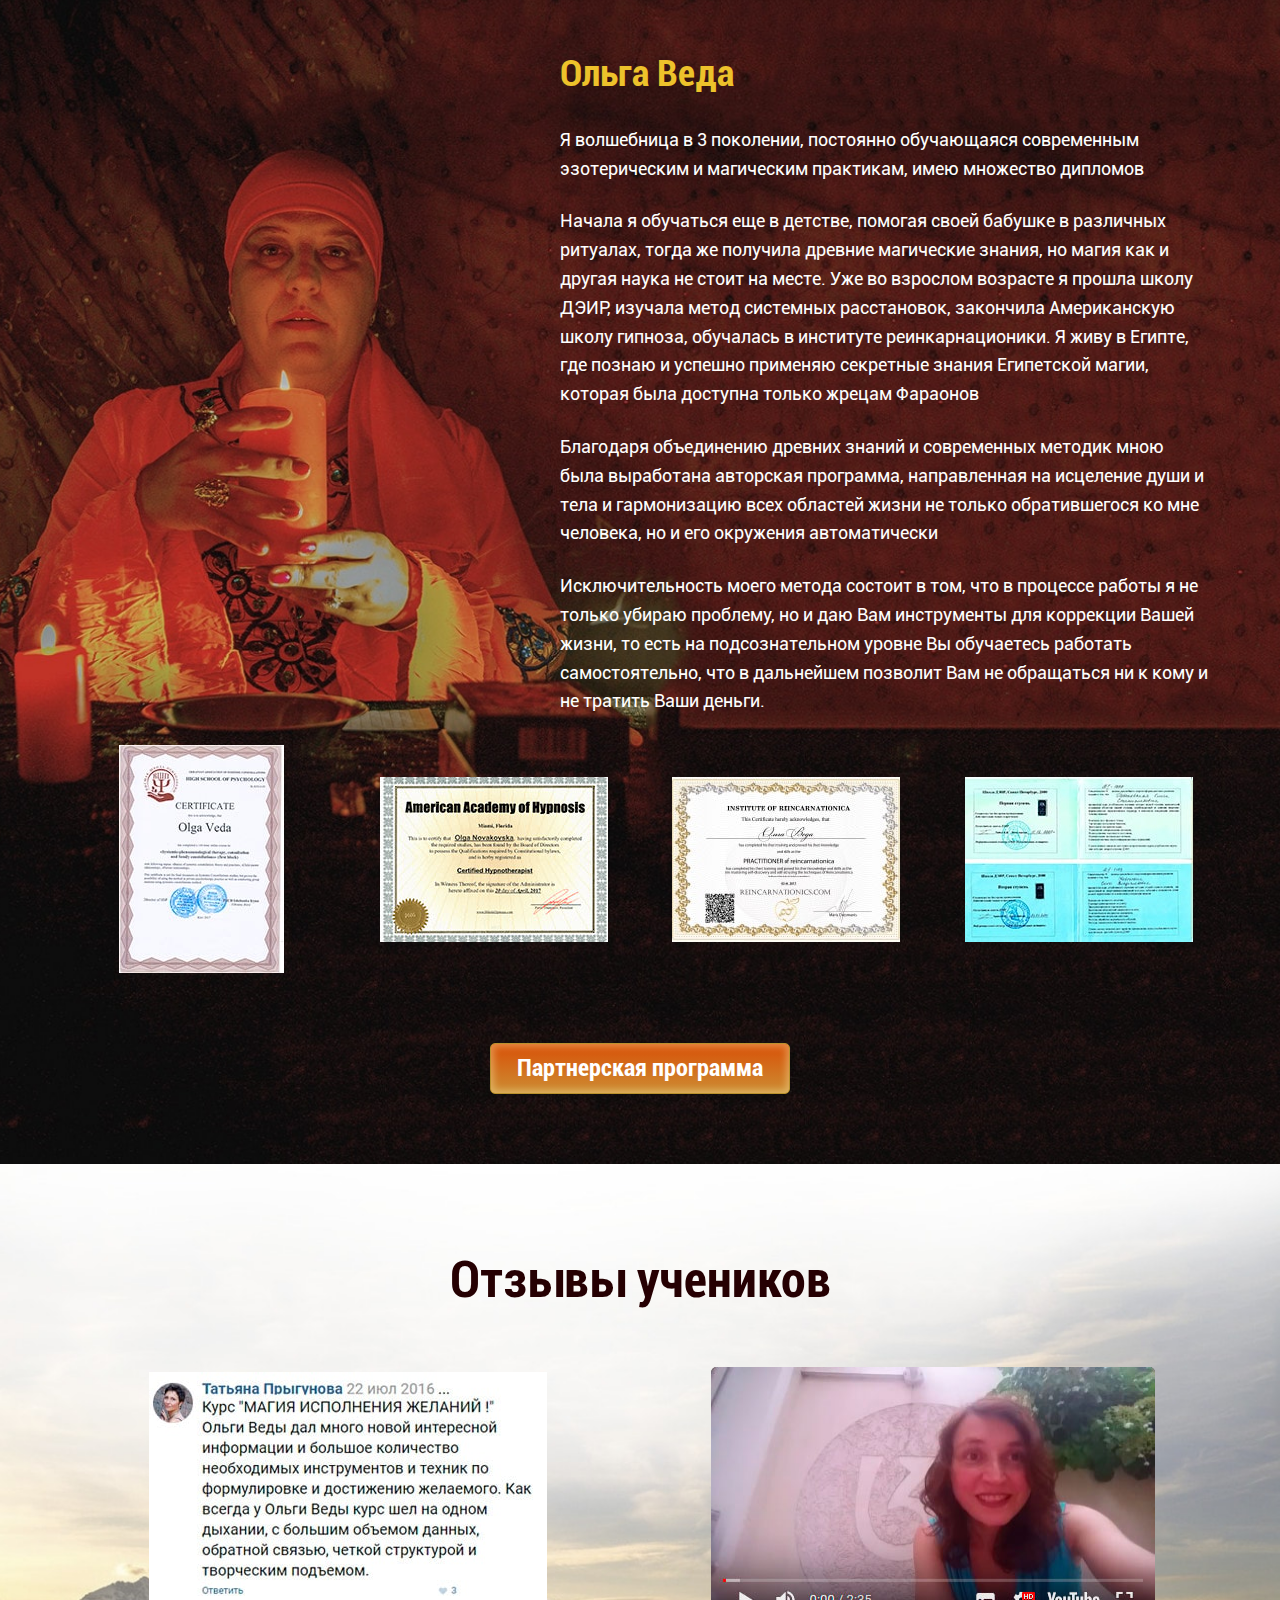
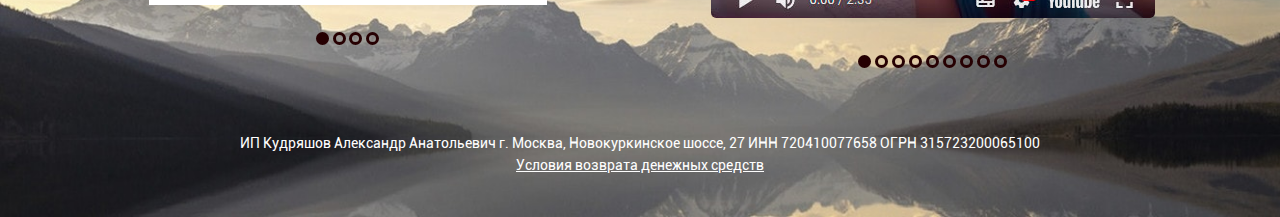
==== commit 5959be81: "Landing and hws is done" ====
--- a/index.html
+++ b/index.html
@@ -5,8 +5,8 @@
     <meta name="viewport" content="width=device-width, initial-scale=1, user-scalable=0, minimum-scale=1, maximum-scale=1"/>
     <meta http-equiv="X-UA-Compatible" content="ie=edge"/>
     <meta name="author" content="Master Vision"/>
-    <meta name="description" content=""/>
-    <meta name="keywords" content=""/>
+    <meta name="description" content="http://mastervision.su/veda-fortune-channel/img/banner.jpg"/>
+    <meta name="keywords" content="Ольга Веда, Мастервижн, магия, удача, денежный канал"/>
     <meta name="robots" content="index, follow"/>
     <meta name="revisit-after" content="7 days"/>
     <meta property="og:image" content=""/>
@@ -34,7 +34,7 @@
             <p>5 - 9 февраля <span>19:00 мск</span></p>
           </div>
           <div class="video_wrapper">
-            <iframe src="https://www.youtube.com/embed/?rel=0&amp;autoplay=0" allowfullscreen="allowfullscreen"></iframe>
+            <iframe src="https://www.youtube.com/embed/ZTb9vlzLuKQ?rel=0&amp;autoplay=0" allowfullscreen="allowfullscreen"></iframe>
           </div><img id="veda_main" src="img/veda_main.png" alt="Ольга Веда"/>
         </div>
       </section>
@@ -47,7 +47,7 @@
             <p class="infront_submit hide"></p>
           </div>
           <div class="col-md-3">
-            <p class="infront">Название бонуса две строки</p>
+            <p class="infront">«Защита от сглаза»</p>
             <p class="span_phone hide"></p>
           </div>
           <div class="col-md-3">
@@ -62,7 +62,7 @@
           </div>
           <div class="col-md-3">
             <button class="button" type="submit">Записаться</button><!--Обязательный параметр. Не удалять и не изменять!-->
-            <input type="hidden" value="292" name="Contact[id_newsletter]"/><!--API код канала рекламы-->
+            <input type="hidden" value="301" name="Contact[id_newsletter]"/><!--API код канала рекламы-->
             <input type="hidden" value="0" name="Contact[id_advertising_channel_page]"/>
           </div>
         </form>
@@ -102,6 +102,8 @@
                     <p>Сможете поднять вашу энергетику  на максимальный уровень</p>
                   </div>
                 </div>
+          </div>
+          <div class="row">
                 <div class="crsl-item col-md-3">
                   <div class="item red">
                     <div class="risson_pic fifth_risson"></div>
@@ -130,6 +132,9 @@
                     <p>Осуществите выбор наилучшего варианта</p>
                   </div>
                 </div>
+          </div>
+          <div class="row">
+            <div class="col-md-1"></div>
                 <div class="crsl-item col-md-3">
                   <div class="item red">
                     <div class="risson_pic ninth_risson"></div>
@@ -152,9 +157,6 @@
                   </div>
                 </div>
           </div>
-          <nav class="slidernav">
-            <div class="clearfix" id="navbtns"><a class="previous" href="javascript:void(0);"></a><a class="next" href="javascript:void(0);"></a></div>
-          </nav>
         </div><a class="button" href="javascript:void(0);" data-toggle="modal" data-target="#myModalForm">Записаться</a>
       </div>
     </section>
@@ -248,10 +250,10 @@
           <div class="clearfix"></div>
           <div id="licenses">
             <div class="row">
-              <div class="col-md-3"><a href="img/cert_1_min.png" data-fancybox="images"><img src="img/cert_1_min.png" alt="Сертификат 1"/></a></div>
-              <div class="col-md-3"><a href="img/cert_2_min.png" data-fancybox="images"><img src="img/cert_2_min.png" alt="Сертификат 2"/></a></div>
-              <div class="col-md-3"><a href="img/cert_3_min.png" data-fancybox="images"><img src="img/cert_3_min.png" alt="Сертификат 3"/></a></div>
-              <div class="col-md-3"><a href="img/cert_3_min.png" data-fancybox="images"><img src="img/cert_3_min.png" alt="Сертификат 4"/></a></div>
+              <div class="col-md-3"><a href="img/cert_1_big.jpg" data-fancybox="certs"><img src="img/cert_1_min.jpg" alt="Сертификат 1"/></a></div>
+              <div class="col-md-3"><a href="img/cert_2_big.jpg" data-fancybox="certs"><img src="img/cert_2_min.jpg" alt="Сертификат 2"/></a></div>
+              <div class="col-md-3"><a href="img/cert_3_big.jpg" data-fancybox="certs"><img src="img/cert_3_min.jpg" alt="Сертификат 3"/></a></div>
+              <div class="col-md-3"><a href="img/cert_4_big.jpg" data-fancybox="certs"><img src="img/cert_4_min.jpg" alt="Сертификат 4"/></a></div>
             </div>
           </div>
           <div class="clearfix"></div>
@@ -266,21 +268,23 @@
             <div class="carousel slide" data-ride="carousel" id="carousel_text">
               <div class="carousel-inner" role="listbox">
                 <div class="item active">
-                  <div class="carousel-caption">
-                    <h5>Татьяна прыгунова</h5>
-                    <p>Курс «МАГИЯ ИСПОЛНЕНИЯ ЖЕЛАНИЙ!» Ольги Веды дал много новой, интересной информации и большое количество необходимых инструментов и техник по формулировке и достижению желаемого. Как всегда, у Ольги Веды курс шел на одном дыхании, с большим объемом данных, обратной связью, четкой структурой и творческим подъемом</p>
-                  </div>
-                </div>
-                <div class="item">
-                  <div class="carousel-caption">
-                    <h5>Татьяна прыгунова</h5>
-                    <p>Курс «МАГИЯ ИСПОЛНЕНИЯ ЖЕЛАНИЙ!» Ольги Веды дал много новой, интересной информации и большое количество необходимых инструментов и техник по формулировке и достижению желаемого. Как всегда, у Ольги Веды курс шел на одном дыхании, с большим объемом данных, обратной связью, четкой структурой и творческим подъемом</p>
-                  </div>
+                  <div class="carousel-caption"><img src="img/testim_1.jpg" alt="Отзыв 1"/></div>
+                </div>
+                <div class="item">
+                  <div class="carousel-caption"><img src="img/testim_2.jpg" alt="Отзыв 2"/></div>
+                </div>
+                <div class="item">
+                  <div class="carousel-caption"><img src="img/testim_3.jpg" alt="Отзыв 3"/></div>
+                </div>
+                <div class="item">
+                  <div class="carousel-caption"><img src="img/testim_4.jpg" alt="Отзыв 4"/></div>
                 </div>
               </div>
               <ol class="carousel-indicators">
                 <li class="active" data-target="#carousel_text" data-slide-to="0"></li>
                 <li data-target="#carousel_text" data-slide-to="1"></li>
+                <li data-target="#carousel_text" data-slide-to="2"></li>
+                <li data-target="#carousel_text" data-slide-to="3"></li>
               </ol>
             </div>
           </div>
@@ -288,15 +292,43 @@
             <div class="carousel slide" data-ride="carousel" id="carousel_video">
               <div class="carousel-inner" role="listbox">
                 <div class="item active">
-                  <div class="carousel-caption video_wrapper" data-youtube="YiG6T6GSWBs"><img class="video_testimonial" src="img/video_testim.jpg" alt="Видео-отзыв 1"/></div>
-                </div>
-                <div class="item">
-                  <div class="carousel-caption video_wrapper" data-youtube="Ijx7PDX8BVw"><img class="video_testimonial" src="img/video_testim.jpg" alt="Видео-отзыв 2"/></div>
+                  <div class="carousel-caption video_wrapper" data-youtube="ahjDjZpl088"><img class="video_testimonial" src="img/video_testim_1.jpg" alt="Видео-отзыв 1"/></div>
+                </div>
+                <div class="item">
+                  <div class="carousel-caption video_wrapper" data-youtube="cgAH_CIFGoo"><img class="video_testimonial" src="img/video_testim_2.jpg" alt="Видео-отзыв 2"/></div>
+                </div>
+                <div class="item">
+                  <div class="carousel-caption video_wrapper" data-youtube="F4lLpPSd6iA"><img class="video_testimonial" src="img/video_testim_3.jpg" alt="Видео-отзыв 3"/></div>
+                </div>
+                <div class="item">
+                  <div class="carousel-caption video_wrapper" data-youtube="8HH6ugeVNu0"><img class="video_testimonial" src="img/video_testim_4.jpg" alt="Видео-отзыв 4"/></div>
+                </div>
+                <div class="item">
+                  <div class="carousel-caption video_wrapper" data-youtube="1OVEEi7YmLk"><img class="video_testimonial" src="img/video_testim_5.jpg" alt="Видео-отзыв 5"/></div>
+                </div>
+                <div class="item">
+                  <div class="carousel-caption video_wrapper" data-youtube="LtzEbAJVvds"><img class="video_testimonial" src="img/video_testim_6.jpg" alt="Видео-отзыв 6"/></div>
+                </div>
+                <div class="item">
+                  <div class="carousel-caption video_wrapper" data-youtube="SA_biPb7WLA"><img class="video_testimonial" src="img/video_testim_7.jpg" alt="Видео-отзыв 7"/></div>
+                </div>
+                <div class="item">
+                  <div class="carousel-caption video_wrapper" data-youtube="pfJe7bOxj20"><img class="video_testimonial" src="img/video_testim_8.jpg" alt="Видео-отзыв 8"/></div>
+                </div>
+                <div class="item">
+                  <div class="carousel-caption video_wrapper" data-youtube="fYREJPTN-3s"><img class="video_testimonial" src="img/video_testim_9.jpg" alt="Видео-отзыв 9"/></div>
                 </div>
               </div>
               <ol class="carousel-indicators">
                 <li class="active" data-target="#carousel_video" data-slide-to="0"></li>
                 <li data-target="#carousel_video" data-slide-to="1"></li>
+                <li data-target="#carousel_video" data-slide-to="2"></li>
+                <li data-target="#carousel_video" data-slide-to="3"></li>
+                <li data-target="#carousel_video" data-slide-to="4"></li>
+                <li data-target="#carousel_video" data-slide-to="5"></li>
+                <li data-target="#carousel_video" data-slide-to="6"></li>
+                <li data-target="#carousel_video" data-slide-to="7"></li>
+                <li data-target="#carousel_video" data-slide-to="8"></li>
               </ol>
             </div>
           </div>
@@ -316,7 +348,7 @@
               <form class="form_newsletter" id="modalForm" action="https://aleksandrkudryashov1.autoweboffice.ru/?r=personal/newsletter/sub/add&amp;id=3568&amp;lg=ru" method="post" enctype="application/x-www-form-urlencoded" accept-charset="UTF-8" target="results">
                 <h3 class="infront">Запишись сейчас и получи бонус!</h3>
                 <p class="infront_submit hide"></p>
-                <p class="infront">“Как пережить особо опасный период в 2018г"</p>
+                <p class="infront">«Защита от сглаза»</p>
                 <p class="span_phone hide"></p>
                 <div class="email-block">
                   <input type="hidden" value="1" name="required_fields[email]"/>
@@ -327,7 +359,7 @@
                   <input class="phone" maxlength="255" name="Contact[phone_number]" type="number" placeholder="79333333333"/>
                 </div>
                 <button class="button" type="submit">Записаться</button><!--Обязательный параметр. Не удалять и не изменять!-->
-                <input type="hidden" value="292" name="Contact[id_newsletter]"/><!--API код канала рекламы-->
+                <input type="hidden" value="301" name="Contact[id_newsletter]"/><!--API код канала рекламы-->
                 <input type="hidden" value="0" name="Contact[id_advertising_channel_page]"/>
               </form>
             </div>
@@ -339,7 +371,6 @@
     <script src="js/jquery-2.1.1.min.js"></script>
     <script src="js/bootstrap.min.js"></script>
     <script src="js/jquery.fancybox.min.js"></script>
-    <script src="js/responsiveCarousel.min.js"></script>
     <script src="js/custom.js"></script>
     <script src="https://yastatic.net/browser-updater/v1/script.js"></script>
     <script>var yaBrowserUpdater = new ya.browserUpdater.init({"lang": "ru", "browsers": {"yabrowser": "15.10", "chrome": "52", "ie": "10", "opera": "40", "safari": "8", "fx": "47", "iron": "35", "flock": "Infinity", "palemoon": "25", "camino": "Infinity", "maxthon": "4.5", "seamonkey": "2.3", "theme": "blue"}});</script><!--Yandex.Metrika counter-->
--- a/css/styles.css
+++ b/css/styles.css
@@ -1 +1 @@
-@font-face{font-family:'OpenSansBold';src:url("../fonts/OpenSansBold.eot");src:url("../fonts/OpenSansBold.eot") format('embedded-opentype'), url("../fonts/OpenSansBold.woff2") format('woff2'), url("../fonts/OpenSansBold.woff") format('woff'), url("../fonts/OpenSansBold.ttf") format('truetype'), url("../fonts/OpenSansBold.svg#OpenSansBold") format('svg')}@font-face{font-family:'RobotoRegular';src:url("../fonts/RobotoRegular.eot");src:url("../fonts/RobotoRegular.eot") format('embedded-opentype'), url("../fonts/RobotoRegular.woff2") format('woff2'), url("../fonts/RobotoRegular.woff") format('woff'), url("../fonts/RobotoRegular.ttf") format('truetype'), url("../fonts/RobotoRegular.svg#RobotoRegular") format('svg')}@font-face{font-family:'RobotoBoldCondensed';src:url("../fonts/RobotoBoldCondensed.eot");src:url("../fonts/RobotoBoldCondensed.eot") format('embedded-opentype'), url("../fonts/RobotoBoldCondensed.woff2") format('woff2'), url("../fonts/RobotoBoldCondensed.woff") format('woff'), url("../fonts/RobotoBoldCondensed.ttf") format('truetype'), url("../fonts/RobotoBoldCondensed.svg#RobotoBold") format('svg')}@font-face{font-family:'RobotoBold';src:url("../fonts/RobotoBold.eot");src:url("../fonts/RobotoBold.eot") format('embedded-opentype'), url("../fonts/RobotoBold.woff2") format('woff2'), url("../fonts/RobotoBold.woff") format('woff'), url("../fonts/RobotoBold.ttf") format('truetype'), url("../fonts/RobotoBold.svg#RobotoBold") format('svg')}@font-face{font-family:'RobotoItalic';src:url("../fonts/RobotoItalic.eot");src:url("../fonts/RobotoItalic.eot") format('embedded-opentype'), url("../fonts/RobotoItalic.woff2") format('woff2'), url("../fonts/RobotoItalic.woff") format('woff'), url("../fonts/RobotoItalic.ttf") format('truetype'), url("../fonts/RobotoItalic.svg#RobotoItalic") format('svg')}*{margin:0;padding:0;outline:0;-webkit-box-sizing:border-box;box-sizing:border-box}a:focus,a:hover{text-decoration:none;outline:0;color:#fff}iframe{border:0}h1{font-size:44px;font-family:'RobotoBoldCondensed', sans-serif;color:#edc22b;line-height:55px;margin-bottom:8px}h2{font-size:32px;font-family:'RobotoBoldCondensed', sans-serif;color:#faf9f6;line-height:42px;width:765px;margin-bottom:32px}h3{font-size:50px;font-family:'RobotoBoldCondensed', sans-serif;line-height:33px;text-align:center}.button{font-family:'RobotoBoldCondensed', sans-serif;font-size:24px;line-height:49px;text-align:center;color:#fff;min-width:260px;width:0;margin:0 auto;display:block;margin:70px auto 0;border:1px solid #b9912d;border-radius:5px;background-image:-webkit-gradient(linear, left top, left bottom, from(#d85007), to(#cd8d33));background-image:-webkit-linear-gradient(#d85007, #cd8d33);background-image:-o-linear-gradient(#d85007, #cd8d33);background-image:linear-gradient(#d85007, #cd8d33);-webkit-box-shadow:0 0 7px 3px rgba(255,255,190,0.35) inset;box-shadow:0 0 7px 3px rgba(255,255,190,0.35) inset}.button:focus,.button:hover{background-image:-webkit-gradient(linear, left top, left bottom, from(#cd8d33), to(#d85007));background-image:-webkit-linear-gradient(#cd8d33, #d85007);background-image:-o-linear-gradient(#cd8d33, #d85007);background-image:linear-gradient(#cd8d33, #d85007);color:#fff}.video_wrapper{width:50%;margin:15px auto;border-radius:5px;position:relative}.video_wrapper:before{content:'';height:0;padding-top:56.25%;display:block}.video_wrapper iframe,.video_wrapper img{position:absolute;top:0;left:0;border-radius:5px;width:100%;height:100%;cursor:pointer}#main_screen{background-image:url("../img/bg.png");background-repeat:no-repeat;background-position:center top;background-size:cover;width:100%;overflow:hidden;padding-bottom:20px}#header{padding:20px 18px 20px 5px;overflow:hidden}#logo{float:left}.contacts{float:right;text-align:right}.contacts .fa{color:#d85007;font-size:18px;margin:0 15px 0 40px}.contacts .fa.fa-phone{margin-left:0}.contacts .fa+span{font-size:18px;font-family:"OpenSansBold", arial;color:#fcfafa;line-height:26px;text-align:right}#first_screen_section{padding:0}#first_screen_section .container{position:relative;z-index:9;text-align:left}#first_screen_section .container .video_wrapper{width:44%;margin:15px 0}#pre{font-size:24px;font-family:'RobotoBold', sans-serif;color:#d85007;line-height:25px;text-transform:uppercase;margin-top:32px}.aut_n_date{overflow:hidden}.aut_n_date p{font-size:22px;font-family:"RobotoRegular", sans-serif;color:#fff;float:left}.aut_n_date p:first-child{margin-right:50px}.aut_n_date p span{font-family:'RobotoBold', sans-serif;color:#d85007}#veda_main{width:708px;height:auto;position:absolute;bottom:-95px;right:-120px;z-index:-1}#mail_section{background-color:#260002;width:100%;padding:34px 0;overflow:hidden;position:relative}#mail_section:after,#mail_section:before{content:'';width:100%;height:1px;background-color:#b9912d;position:absolute;left:0;right:0}#mail_section:before{top:10px}#mail_section:after{bottom:10px}#mail_section .col-md-3{height:50px;display:-webkit-box;display:-ms-flexbox;display:flex;-webkit-box-align:center;-ms-flex-align:center;align-items:center;-webkit-box-pack:center;-ms-flex-pack:center;justify-content:center}#mail_section .col-md-3 h3{font-size:27px;font-family:'RobotoBoldCondensed', sans-serif;color:#edc22b;line-height:1.148;text-align:left}#mail_section .col-md-3 p{font-size:23px;font-family:'RobotoRegular', sans-serif;color:#fff;line-height:1.35}#mail_section .col-md-3 .infront_submit,#mail_section .col-md-3 .span_phone{font-size:15px}.email-block input,.phone-block input{border:1px solid #7b7b7b;border-radius:5px;background-color:#fff;-webkit-box-shadow:inset 0px 0px 8.55px 0.45px rgba(0,0,0,0.39);box-shadow:inset 0px 0px 8.55px 0.45px rgba(0,0,0,0.39);width:100%;height:48px;padding:7px 15px;font-size:18px;font-family:"OpenSansRegular", arial;color:rgba(29,28,24,0.702);line-height:1.3;text-align:left}button.button{margin-top:0}#risons{background-image:url("../img/second_screen_bg.jpg");background-repeat:no-repeat;background-position:center top;background-size:cover;padding:100px 0}#risons h3{color:#260002;margin-bottom:90px}#risons_slider .crsl-item{padding-top:52px}#risons_slider .crsl-item .item{border:1px solid;border-radius:5px;background-color:#fff;width:100%;height:270px;text-align:center;padding:0 5px;margin-bottom:35px;position:relative;-webkit-box-shadow:0 3px 15px 0px rgba(0,0,0,0.24);box-shadow:0 3px 15px 0px rgba(0,0,0,0.24)}#risons_slider .crsl-item .item .risson_pic{width:104px;height:104px;position:absolute;margin:0 auto;left:0;right:0;top:-52px;background-image:url("../img/rissons_numbers.png");background-repeat:no-repeat;background-position:0 0}#risons_slider .crsl-item .item .risson_pic.second_risson{background-position-x:-104px}#risons_slider .crsl-item .item .risson_pic.third_risson{background-position-x:-208px}#risons_slider .crsl-item .item .risson_pic.fourth_risson{background-position-x:-312px}#risons_slider .crsl-item .item .risson_pic.fifth_risson{background-position-x:-416px}#risons_slider .crsl-item .item .risson_pic.sixth_risson{background-position-x:-520px}#risons_slider .crsl-item .item .risson_pic.seventh_risson{background-position-x:-624px}#risons_slider .crsl-item .item .risson_pic.eighth_risson{background-position-x:-728px}#risons_slider .crsl-item .item .risson_pic.ninth_risson{background-position-x:-832px}#risons_slider .crsl-item .item .risson_pic.tenth_risson{background-position-x:-936px}#risons_slider .crsl-item .item .risson_pic.eleventh_risson{background-position-x:-1040px}#risons_slider .crsl-item .item p{font-size:20px;font-family:'RobotoBoldCondensed', sans-serif;line-height:26px}#risons_slider .crsl-item .item p:first-of-type{margin:75px auto 10px;color:#412324}#risons_slider .crsl-item .item.red{border-color:#a63c08}#risons_slider .crsl-item .item.red p:last-of-type{color:#a63c08}#risons_slider .crsl-item .item.green{border-color:#567754}#risons_slider .crsl-item .item.green p:last-of-type{color:#567754}#risons_slider .crsl-item .item.orange{border-color:#d78f01}#risons_slider .crsl-item .item.orange p:last-of-type{color:#d78f01}#risons_slider .crsl-item .item.blue{border-color:#364453}#risons_slider .crsl-item .item.blue p:last-of-type{color:#364453}#risons_slider .slidernav{width:162px;margin:25px auto 0}#risons_slider .slidernav a{vertical-align:middle;text-align:center;font-size:32px;border-radius:50%;background-image:url("../img/arrows.png");background-repeat:no-repeat;background-position:0 0;width:41px;height:27px;margin:0 15px}#risons_slider .slidernav a:hover{background-position-y:-27px}#risons_slider .slidernav a:first-child{float:left}#risons_slider .slidernav a:last-child{float:right;background-position-x:-41px}#plan{background-image:url("../img/plan_bg.jpg");background-position:center;background-size:cover;background-repeat:no-repeat;width:100%;padding-bottom:100px}#plan h3{position:relative;color:#fffefe;background-color:#260002;width:100%;padding:42px 0;margin-bottom:80px}#plan h3:after,#plan h3:before{content:'';width:100%;height:1px;background-color:#b9912d;position:absolute;left:0;right:0}#plan h3:before{top:10px}#plan h3:after{bottom:10px}#plan .container{width:1066px}.plan_wrapper{border:1px solid;border-radius:5px;width:947px;height:330px;padding:25px;margin-bottom:60px;background-color:#fff;-webkit-box-shadow:0 3px 15px 0 rgba(0,0,0,0.24);box-shadow:0 3px 15px 0 rgba(0,0,0,0.24);position:relative;clear:both}.plan_wrapper .plan_bonus{font-size:21px;font-family:'RobotoRegular', sans-serif;position:absolute;bottom:30px}.plan_wrapper .plan_bonus strong{font-size:27px;font-family:'RobotoBoldCondensed', sans-serif}.plan_wrapper .day_number{width:284px;height:284px;background-image:url("../img/day_numbers.png");background-repeat:no-repeat;background-position:0 0;position:absolute;top:23px}.plan_caption h4{font-size:27px;font-family:'RobotoBoldCondensed', sans-serif;line-height:1;position:relative}.plan_caption h4 small{font-family:'RobotoItalic', sans-serif;font-size:20px;line-height:33px;display:block;font-weight:100}.plan_caption ul{margin:15px 0 0 48px}.plan_caption ul li{font-size:20px;font-family:'RobotoRegular', sans-serif;margin-bottom:10px;line-height:1.1}.plan_caption ul li span{color:#260002}.plan_wrapper:first-of-type{float:right;border-color:#567754}.plan_wrapper:first-of-type .day_number{left:-142px}.plan_wrapper:first-of-type .plan_caption{padding-left:195px}.plan_wrapper:first-of-type .plan_caption h4,.plan_wrapper:first-of-type .plan_caption li{color:#567754}.plan_wrapper:first-of-type .plan_bonus{left:220px}.plan_wrapper:first-of-type .plan_bonus strong{color:#567754}.plan_wrapper:nth-of-type(2){border-color:#a63c08;height:360px}.plan_wrapper:nth-of-type(2) .day_number{left:auto;right:-142px;top:38px;background-position-x:-284px}.plan_wrapper:nth-of-type(2) .plan_caption{padding-left:25px}.plan_wrapper:nth-of-type(2) .plan_caption h4,.plan_wrapper:nth-of-type(2) .plan_caption li{color:#a63c08}.plan_wrapper:nth-of-type(2) .plan_bonus{left:50px}.plan_wrapper:nth-of-type(2) .plan_bonus strong{color:#a63c08}.plan_wrapper:nth-of-type(3){float:right;border-color:#d78f01}.plan_wrapper:nth-of-type(3) .day_number{left:-142px;background-position-x:-568px}.plan_wrapper:nth-of-type(3) .plan_caption{padding-left:195px}.plan_wrapper:nth-of-type(3) .plan_caption h4,.plan_wrapper:nth-of-type(3) .plan_caption li{color:#d78f01}.plan_wrapper:nth-of-type(3) .plan_bonus{left:220px}.plan_wrapper:nth-of-type(3) .plan_bonus strong{color:#d78f01}.plan_wrapper:nth-of-type(4){border-color:#364453}.plan_wrapper:nth-of-type(4) .day_number{left:auto;right:-142px;background-position-x:-852px}.plan_wrapper:nth-of-type(4) .plan_caption{padding-left:25px}.plan_wrapper:nth-of-type(4) .plan_caption h4,.plan_wrapper:nth-of-type(4) .plan_caption li{color:#364453}.plan_wrapper:nth-of-type(4) .plan_bonus{left:50px}.plan_wrapper:nth-of-type(4) .plan_bonus strong{color:#364453}.plan_wrapper:nth-of-type(5){float:right;border-color:#4d1402;margin-bottom:0}.plan_wrapper:nth-of-type(5) .day_number{left:-142px;background-position-x:-1136px}.plan_wrapper:nth-of-type(5) .plan_caption{padding-left:195px}.plan_wrapper:nth-of-type(5) .plan_caption h4,.plan_wrapper:nth-of-type(5) .plan_caption li{color:#4d1402}.plan_wrapper:nth-of-type(5) .plan_bonus{left:220px}.plan_wrapper:nth-of-type(5) .plan_bonus strong{color:#4d1402}.plan_wrapper:nth-of-type(5) .plan_bonus:first-of-type{bottom:60px}#author h3{position:relative;color:#fffefe;background-color:#260002;width:100%;padding:42px 0}#author h3:after,#author h3:before{content:'';width:100%;height:1px;background-color:#b9912d;position:absolute;left:0;right:0}#author h3:before{top:10px}#author h3:after{bottom:10px}.veda_wrap{background-image:url("../img/about_bg.jpg");background-position:center top;background-size:cover;background-repeat:no-repeat;width:100%;padding-bottom:70px}.veda_wrap a.button{min-width:300px}#veda_about{display:none}.author_caption{width:650px;float:right;margin:65px 0 5px}.author_caption h4{font-size:37px;font-family:'RobotoBoldCondensed', sans-serif;color:#edc22b;margin-bottom:25px}.author_caption p{font-size:18px;font-family:"RobotoRegular", sans-serif;color:#fefefd;line-height:1.6;margin-bottom:24px}#licenses .col-md-3{height:228px;display:table}#licenses .col-md-3 a{display:table-cell;vertical-align:middle;text-align:center}#testimonials{background-image:url("../img/last_bg.jpg");background-position:bottom center;background-size:cover;background-repeat:no-repeat;width:100%;padding-top:100px}#testimonials h3{color:#260002;margin-bottom:70px}.carousel-indicators{position:relative}.carousel-indicators .active{width:13px;height:13px;background-color:#260002}.carousel-indicators li{border-color:#260002;border-width:3px;width:13px;height:13px;margin:0}.carousel-caption{left:0;right:0;position:relative;bottom:15px}.carousel-caption.video_wrapper{width:80%;margin-bottom:40px}#carousel_text .carousel-caption{color:#260002;text-align:left;text-shadow:none}#carousel_text .carousel-caption h5{font-size:22px;font-family:'RobotoBoldCondensed', sans-serif;margin:10px 0}#carousel_text .carousel-caption p{font-size:18px;font-family:"RobotoRegular", sans-serif;line-height:1.5}#footer{padding:40px 0;color:#fafbfe;text-align:center}#footer p,#footer p+a{font-size:14px;font-family:"RobotoRegular", sans-serif;line-height:1.571;color:#fefefe}#footer p+a,#footer p+a+a{text-decoration:underline}#footer p+a+a:hover,#footer p+a:hover{text-decoration:none}#myModalForm .modal-content{background-color:#260002;padding:60px 0}#myModalForm .modal-content .close{position:absolute;top:15px;right:18px;color:#fff;font-size:34px;float:none;opacity:1;text-shadow:0 2px 1px #000;z-index:9;background-image:url("../img/planet_1.png");border:0;border-radius:100%;height:50px;width:50px;background-size:100%;background-repeat:no-repeat;background-position:center 4px;background-color:transparent}#myModalForm form{width:80%;margin:0 auto}#myModalForm h3{font-size:27px;color:#fff;text-align:center;margin:0 0 20px;line-height:1}#myModalForm h3:after{margin-bottom:20px}#myModalForm p{font-size:22px;color:#fff;text-align:center;line-height:1;margin:0 0 20px}#myModalForm input{margin-bottom:20px}#myModalForm .button{width:100%}#bonus #pre,#bonus h1{text-align:center}#bonus #first_screen_section{padding-bottom:40px}#bonus #first_screen_section .video_wrapper{margin:40px auto 15px}#bonus #footer{background-image:url("../img/last_bg.jpg");background-position:bottom center;background-size:cover;background-repeat:no-repeat;width:100%;padding:20px 0}#bonus #footer h5{font-size:24px;font-family:'RobotoBoldCondensed', sans-serif;line-height:1;margin-bottom:23px;color:#270103}.soc_buttons{max-width:60%;margin:20px auto 0}.soc_buttons a{display:inline-block;margin:0 13px 20px;position:relative;z-index:1}.soc_buttons a:before{content:'';width:31px;height:31px;border-radius:5px;background-color:#260002;position:absolute;top:0;left:0;right:0;bottom:0;-webkit-transform:rotate(45deg);-ms-transform:rotate(45deg);transform:rotate(45deg);z-index:-1}.soc_buttons a:hover:before{background-color:#a63c08}.soc_buttons a:hover .fa{color:#260002}.soc_buttons a .fa{font-size:20px;color:#a63c08;line-height:31px;width:30px;margin:0 auto}+@font-face{font-family:'OpenSansBold';src:url("../fonts/OpenSansBold.eot");src:url("../fonts/OpenSansBold.eot") format('embedded-opentype'), url("../fonts/OpenSansBold.woff2") format('woff2'), url("../fonts/OpenSansBold.woff") format('woff'), url("../fonts/OpenSansBold.ttf") format('truetype'), url("../fonts/OpenSansBold.svg#OpenSansBold") format('svg')}@font-face{font-family:'RobotoRegular';src:url("../fonts/RobotoRegular.eot");src:url("../fonts/RobotoRegular.eot") format('embedded-opentype'), url("../fonts/RobotoRegular.woff2") format('woff2'), url("../fonts/RobotoRegular.woff") format('woff'), url("../fonts/RobotoRegular.ttf") format('truetype'), url("../fonts/RobotoRegular.svg#RobotoRegular") format('svg')}@font-face{font-family:'RobotoBoldCondensed';src:url("../fonts/RobotoBoldCondensed.eot");src:url("../fonts/RobotoBoldCondensed.eot") format('embedded-opentype'), url("../fonts/RobotoBoldCondensed.woff2") format('woff2'), url("../fonts/RobotoBoldCondensed.woff") format('woff'), url("../fonts/RobotoBoldCondensed.ttf") format('truetype'), url("../fonts/RobotoBoldCondensed.svg#RobotoBold") format('svg')}@font-face{font-family:'RobotoBold';src:url("../fonts/RobotoBold.eot");src:url("../fonts/RobotoBold.eot") format('embedded-opentype'), url("../fonts/RobotoBold.woff2") format('woff2'), url("../fonts/RobotoBold.woff") format('woff'), url("../fonts/RobotoBold.ttf") format('truetype'), url("../fonts/RobotoBold.svg#RobotoBold") format('svg')}@font-face{font-family:'RobotoItalic';src:url("../fonts/RobotoItalic.eot");src:url("../fonts/RobotoItalic.eot") format('embedded-opentype'), url("../fonts/RobotoItalic.woff2") format('woff2'), url("../fonts/RobotoItalic.woff") format('woff'), url("../fonts/RobotoItalic.ttf") format('truetype'), url("../fonts/RobotoItalic.svg#RobotoItalic") format('svg')}*{margin:0;padding:0;outline:0;-webkit-box-sizing:border-box;box-sizing:border-box}a:focus,a:hover{text-decoration:none;outline:0;color:#fff}iframe{border:0}h1{font-size:44px;font-family:'RobotoBoldCondensed', sans-serif;color:#edc22b;line-height:55px;margin-bottom:8px}h2{font-size:32px;font-family:'RobotoBoldCondensed', sans-serif;color:#faf9f6;line-height:42px;width:765px;margin-bottom:32px}h3{font-size:50px;font-family:'RobotoBoldCondensed', sans-serif;line-height:33px;text-align:center}.button{font-family:'RobotoBoldCondensed', sans-serif;font-size:24px;line-height:49px;text-align:center;color:#fff;min-width:260px;width:0;margin:0 auto;display:block;margin:70px auto 0;border:1px solid #b9912d;border-radius:5px;background-image:-webkit-gradient(linear, left top, left bottom, from(#d85007), to(#cd8d33));background-image:-webkit-linear-gradient(#d85007, #cd8d33);background-image:-o-linear-gradient(#d85007, #cd8d33);background-image:linear-gradient(#d85007, #cd8d33);-webkit-box-shadow:0 0 7px 3px rgba(255,255,190,0.35) inset;box-shadow:0 0 7px 3px rgba(255,255,190,0.35) inset}.button:focus,.button:hover{background-image:-webkit-gradient(linear, left top, left bottom, from(#cd8d33), to(#d85007));background-image:-webkit-linear-gradient(#cd8d33, #d85007);background-image:-o-linear-gradient(#cd8d33, #d85007);background-image:linear-gradient(#cd8d33, #d85007);color:#fff}.video_wrapper{width:50%;margin:15px auto;border-radius:5px;position:relative}.video_wrapper:before{content:'';height:0;padding-top:56.25%;display:block}.video_wrapper iframe,.video_wrapper img{position:absolute;top:0;left:0;border-radius:5px;width:100%;height:100%;cursor:pointer}#main_screen{background-image:url("../img/bg.jpg");background-repeat:no-repeat;background-position:center top;background-size:cover;width:100%;overflow:hidden;padding-bottom:20px}#header{padding:20px 18px 20px 5px;overflow:hidden}#logo{float:left}.contacts{float:right;text-align:right}.contacts .fa{color:#d85007;font-size:18px;margin:0 15px 0 40px}.contacts .fa.fa-phone{margin-left:0}.contacts .fa+span{font-size:18px;font-family:"OpenSansBold", arial;color:#fcfafa;line-height:26px;text-align:right}#first_screen_section{padding:0}#first_screen_section .container{position:relative;z-index:9;text-align:left}#first_screen_section .container .video_wrapper{width:44%;margin:15px 0}#pre{font-size:24px;font-family:'RobotoBold', sans-serif;color:#d85007;line-height:25px;text-transform:uppercase;margin-top:32px}.aut_n_date{overflow:hidden}.aut_n_date p{font-size:22px;font-family:"RobotoRegular", sans-serif;color:#fff;float:left}.aut_n_date p:first-child{margin-right:50px}.aut_n_date p span{font-family:'RobotoBold', sans-serif;color:#d85007}#veda_main{width:708px;height:auto;position:absolute;bottom:-95px;right:-120px;z-index:-1}#mail_section{background-color:#260002;width:100%;padding:34px 0;overflow:hidden;position:relative}#mail_section:after,#mail_section:before{content:'';width:100%;height:1px;background-color:#b9912d;position:absolute;left:0;right:0}#mail_section:before{top:10px}#mail_section:after{bottom:10px}#mail_section .col-md-3{height:50px;display:-webkit-box;display:-ms-flexbox;display:flex;-webkit-box-align:center;-ms-flex-align:center;align-items:center;-webkit-box-pack:center;-ms-flex-pack:center;justify-content:center}#mail_section .col-md-3 h3{font-size:27px;font-family:'RobotoBoldCondensed', sans-serif;color:#edc22b;line-height:1.148;text-align:left}#mail_section .col-md-3 p{font-size:23px;font-family:'RobotoRegular', sans-serif;color:#fff;line-height:1.35}#mail_section .col-md-3 .infront_submit,#mail_section .col-md-3 .span_phone{font-size:15px}.email-block input,.phone-block input{border:1px solid #7b7b7b;border-radius:5px;background-color:#fff;-webkit-box-shadow:inset 0px 0px 8.55px 0.45px rgba(0,0,0,0.39);box-shadow:inset 0px 0px 8.55px 0.45px rgba(0,0,0,0.39);width:100%;height:48px;padding:7px 15px;font-size:18px;font-family:"OpenSansRegular", arial;color:rgba(29,28,24,0.702);line-height:1.3;text-align:left}button.button{margin-top:0}#risons{background-image:url("../img/second_screen_bg.jpg");background-repeat:no-repeat;background-position:center top;background-size:cover;padding:100px 0}#risons h3{color:#260002;margin-bottom:90px}#risons_slider .crsl-item{padding-top:52px}#risons_slider .crsl-item .item{border:1px solid;border-radius:5px;background-color:#fff;width:100%;height:270px;text-align:center;padding:0 5px;margin-bottom:35px;position:relative;-webkit-box-shadow:0 3px 15px 0px rgba(0,0,0,0.24);box-shadow:0 3px 15px 0px rgba(0,0,0,0.24)}#risons_slider .crsl-item .item .risson_pic{width:104px;height:104px;position:absolute;margin:0 auto;left:0;right:0;top:-52px;background-image:url("../img/rissons_numbers.png");background-repeat:no-repeat;background-position:0 0}#risons_slider .crsl-item .item .risson_pic.second_risson{background-position-x:-104px}#risons_slider .crsl-item .item .risson_pic.third_risson{background-position-x:-208px}#risons_slider .crsl-item .item .risson_pic.fourth_risson{background-position-x:-312px}#risons_slider .crsl-item .item .risson_pic.fifth_risson{background-position-x:-416px}#risons_slider .crsl-item .item .risson_pic.sixth_risson{background-position-x:-520px}#risons_slider .crsl-item .item .risson_pic.seventh_risson{background-position-x:-624px}#risons_slider .crsl-item .item .risson_pic.eighth_risson{background-position-x:-728px}#risons_slider .crsl-item .item .risson_pic.ninth_risson{background-position-x:-832px}#risons_slider .crsl-item .item .risson_pic.tenth_risson{background-position-x:-936px}#risons_slider .crsl-item .item .risson_pic.eleventh_risson{background-position-x:-1040px}#risons_slider .crsl-item .item p{font-size:20px;font-family:'RobotoBoldCondensed', sans-serif;line-height:26px}#risons_slider .crsl-item .item p:first-of-type{margin:75px auto 10px;color:#412324}#risons_slider .crsl-item .item.red{border-color:#a63c08}#risons_slider .crsl-item .item.red p:last-of-type{color:#a63c08}#risons_slider .crsl-item .item.green{border-color:#567754}#risons_slider .crsl-item .item.green p:last-of-type{color:#567754}#risons_slider .crsl-item .item.orange{border-color:#d78f01}#risons_slider .crsl-item .item.orange p:last-of-type{color:#d78f01}#risons_slider .crsl-item .item.blue{border-color:#364453}#risons_slider .crsl-item .item.blue p:last-of-type{color:#364453}#risons_slider .col-md-1{width:12.5%}#risons_slider .slidernav{width:162px;margin:25px auto 0}#risons_slider .slidernav a{vertical-align:middle;text-align:center;font-size:32px;border-radius:50%;background-image:url("../img/arrows.png");background-repeat:no-repeat;background-position:0 0;width:41px;height:27px;margin:0 15px}#risons_slider .slidernav a:hover{background-position-y:-27px}#risons_slider .slidernav a:first-child{float:left}#risons_slider .slidernav a:last-child{float:right;background-position-x:-41px}#plan{background-image:url("../img/plan_bg.jpg");background-position:center;background-size:cover;background-repeat:no-repeat;width:100%;padding-bottom:100px}#plan h3{position:relative;color:#fffefe;background-color:#260002;width:100%;padding:42px 0;margin-bottom:80px}#plan h3:after,#plan h3:before{content:'';width:100%;height:1px;background-color:#b9912d;position:absolute;left:0;right:0}#plan h3:before{top:10px}#plan h3:after{bottom:10px}#plan .container{width:1066px}.plan_wrapper{border:1px solid;border-radius:5px;width:947px;height:330px;padding:25px;margin-bottom:60px;background-color:#fff;-webkit-box-shadow:0 3px 15px 0 rgba(0,0,0,0.24);box-shadow:0 3px 15px 0 rgba(0,0,0,0.24);position:relative;clear:both}.plan_wrapper .plan_bonus{font-size:21px;font-family:'RobotoRegular', sans-serif;position:absolute;bottom:30px}.plan_wrapper .plan_bonus strong{font-size:27px;font-family:'RobotoBoldCondensed', sans-serif}.plan_wrapper .day_number{width:284px;height:284px;background-image:url("../img/day_numbers.png");background-repeat:no-repeat;background-position:0 0;position:absolute;top:23px}.plan_caption h4{font-size:27px;font-family:'RobotoBoldCondensed', sans-serif;line-height:1;position:relative}.plan_caption h4 small{font-family:'RobotoItalic', sans-serif;font-size:20px;line-height:33px;display:block;font-weight:100}.plan_caption ul{margin:15px 0 0 48px}.plan_caption ul li{font-size:20px;font-family:'RobotoRegular', sans-serif;margin-bottom:10px;line-height:1.1}.plan_caption ul li span{color:#260002}.plan_wrapper:first-of-type{float:right;border-color:#567754}.plan_wrapper:first-of-type .day_number{left:-142px}.plan_wrapper:first-of-type .plan_caption{padding-left:195px}.plan_wrapper:first-of-type .plan_caption h4,.plan_wrapper:first-of-type .plan_caption li{color:#567754}.plan_wrapper:first-of-type .plan_bonus{left:220px}.plan_wrapper:first-of-type .plan_bonus strong{color:#567754}.plan_wrapper:nth-of-type(2){border-color:#a63c08;height:360px}.plan_wrapper:nth-of-type(2) .day_number{left:auto;right:-142px;top:38px;background-position-x:-284px}.plan_wrapper:nth-of-type(2) .plan_caption{padding-left:25px}.plan_wrapper:nth-of-type(2) .plan_caption h4,.plan_wrapper:nth-of-type(2) .plan_caption li{color:#a63c08}.plan_wrapper:nth-of-type(2) .plan_bonus{left:50px}.plan_wrapper:nth-of-type(2) .plan_bonus strong{color:#a63c08}.plan_wrapper:nth-of-type(3){float:right;border-color:#d78f01}.plan_wrapper:nth-of-type(3) .day_number{left:-142px;background-position-x:-568px}.plan_wrapper:nth-of-type(3) .plan_caption{padding-left:195px}.plan_wrapper:nth-of-type(3) .plan_caption h4,.plan_wrapper:nth-of-type(3) .plan_caption li{color:#d78f01}.plan_wrapper:nth-of-type(3) .plan_bonus{left:220px}.plan_wrapper:nth-of-type(3) .plan_bonus strong{color:#d78f01}.plan_wrapper:nth-of-type(4){border-color:#364453}.plan_wrapper:nth-of-type(4) .day_number{left:auto;right:-142px;background-position-x:-852px}.plan_wrapper:nth-of-type(4) .plan_caption{padding-left:25px}.plan_wrapper:nth-of-type(4) .plan_caption h4,.plan_wrapper:nth-of-type(4) .plan_caption li{color:#364453}.plan_wrapper:nth-of-type(4) .plan_bonus{left:50px}.plan_wrapper:nth-of-type(4) .plan_bonus strong{color:#364453}.plan_wrapper:nth-of-type(5){float:right;border-color:#4d1402;margin-bottom:0}.plan_wrapper:nth-of-type(5) .day_number{left:-142px;background-position-x:-1136px}.plan_wrapper:nth-of-type(5) .plan_caption{padding-left:195px}.plan_wrapper:nth-of-type(5) .plan_caption h4,.plan_wrapper:nth-of-type(5) .plan_caption li{color:#4d1402}.plan_wrapper:nth-of-type(5) .plan_bonus{left:220px}.plan_wrapper:nth-of-type(5) .plan_bonus strong{color:#4d1402}.plan_wrapper:nth-of-type(5) .plan_bonus:first-of-type{bottom:60px}#author h3{position:relative;color:#fffefe;background-color:#260002;width:100%;padding:42px 0}#author h3:after,#author h3:before{content:'';width:100%;height:1px;background-color:#b9912d;position:absolute;left:0;right:0}#author h3:before{top:10px}#author h3:after{bottom:10px}.veda_wrap{background-image:url("../img/about_bg.jpg");background-position:center top;background-size:cover;background-repeat:no-repeat;width:100%;padding-bottom:70px}.veda_wrap a.button{min-width:300px}#veda_about{display:none}.author_caption{width:650px;float:right;margin:65px 0 5px}.author_caption h4{font-size:37px;font-family:'RobotoBoldCondensed', sans-serif;color:#edc22b;margin-bottom:25px}.author_caption p{font-size:18px;font-family:"RobotoRegular", sans-serif;color:#fefefd;line-height:1.6;margin-bottom:24px}#licenses .col-md-3{height:228px;display:table}#licenses .col-md-3 a{display:table-cell;vertical-align:middle;text-align:center}#testimonials{background-image:url("../img/last_bg.jpg");background-position:bottom center;background-size:cover;background-repeat:no-repeat;width:100%;padding-top:100px}#testimonials h3{color:#260002;margin-bottom:70px}.carousel-indicators{position:relative}.carousel-indicators .active{width:13px;height:13px;background-color:#260002}.carousel-indicators li{border-color:#260002;border-width:3px;width:13px;height:13px;margin:0}.carousel-caption{left:0;right:0;position:relative;bottom:15px}.carousel-caption.video_wrapper{width:80%;margin-bottom:40px}.carousel-caption.video_wrapper:before{padding-top:45.15%}#carousel_text .carousel-caption,#carousel_text img{display:block;margin:0 auto}#footer{padding:40px 0;color:#fafbfe;text-align:center}#footer p,#footer p+a{font-size:14px;font-family:"RobotoRegular", sans-serif;line-height:1.571;color:#fefefe}#footer p+a,#footer p+a+a{text-decoration:underline}#footer p+a+a:hover,#footer p+a:hover{text-decoration:none}#myModalForm .modal-content{background-color:#260002;padding:60px 0}#myModalForm .modal-content .close{position:absolute;top:15px;right:18px;color:#fff;font-size:34px;float:none;opacity:1;text-shadow:0 2px 1px #000;z-index:9;background-image:url("../img/planet_1.png");border:0;border-radius:100%;height:50px;width:50px;background-size:100%;background-repeat:no-repeat;background-position:center 4px;background-color:transparent}#myModalForm form{width:80%;margin:0 auto}#myModalForm h3{font-size:27px;color:#fff;text-align:center;margin:0 0 20px;line-height:1}#myModalForm h3:after{margin-bottom:20px}#myModalForm p{font-size:22px;color:#fff;text-align:center;line-height:1;margin:0 0 20px}#myModalForm input{margin-bottom:20px}#myModalForm .button{width:100%}#bonus #pre,#bonus h1,#hw #pre,#hw h1{text-align:center}#bonus #first_screen_section,#hw #first_screen_section{padding-bottom:40px}#bonus #first_screen_section .video_wrapper,#hw #first_screen_section .video_wrapper{margin:40px auto 15px}#bonus .aut_n_date p,#hw .aut_n_date p{text-align:center}#bonus #footer,#hw #footer{background-image:url("../img/last_bg.jpg");background-position:bottom center;background-size:cover;background-repeat:no-repeat;background-attachment:fixed;width:100%;padding:70px 0 20px}#bonus #footer h3,#hw #footer h3{color:#260002;margin-bottom:40px}#bonus #footer h5,#hw #footer h5{font-size:24px;font-family:'RobotoBoldCondensed', sans-serif;line-height:1;margin-bottom:23px;color:#270103}.soc_buttons{max-width:60%;margin:20px auto 0}.soc_buttons a{display:inline-block;margin:0 13px 20px;position:relative;z-index:1}.soc_buttons a:before{content:'';width:31px;height:31px;border-radius:5px;background-color:#260002;position:absolute;top:0;left:0;right:0;bottom:0;-webkit-transform:rotate(45deg);-ms-transform:rotate(45deg);transform:rotate(45deg);z-index:-1}.soc_buttons a:hover:before{background-color:#a63c08}.soc_buttons a:hover .fa{color:#260002}.soc_buttons a .fa{font-size:20px;color:#a63c08;line-height:31px;width:30px;margin:0 auto}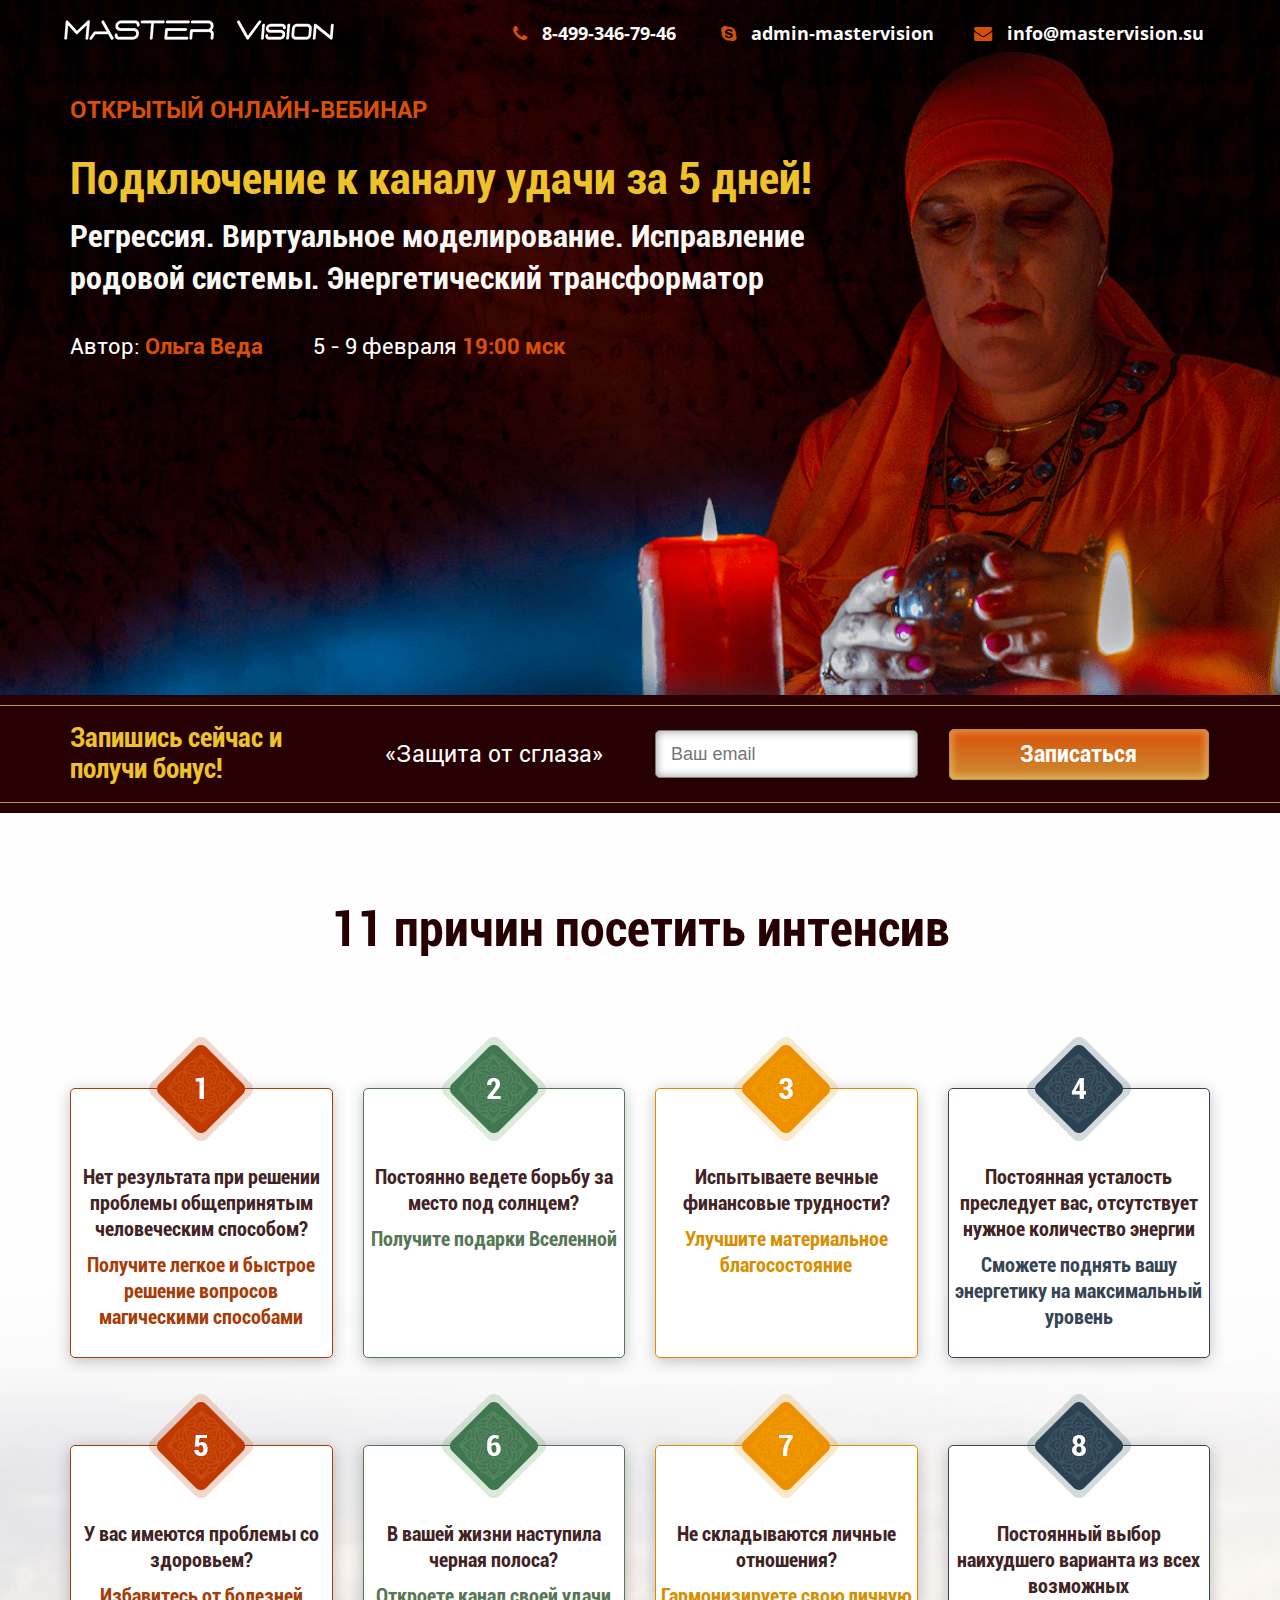
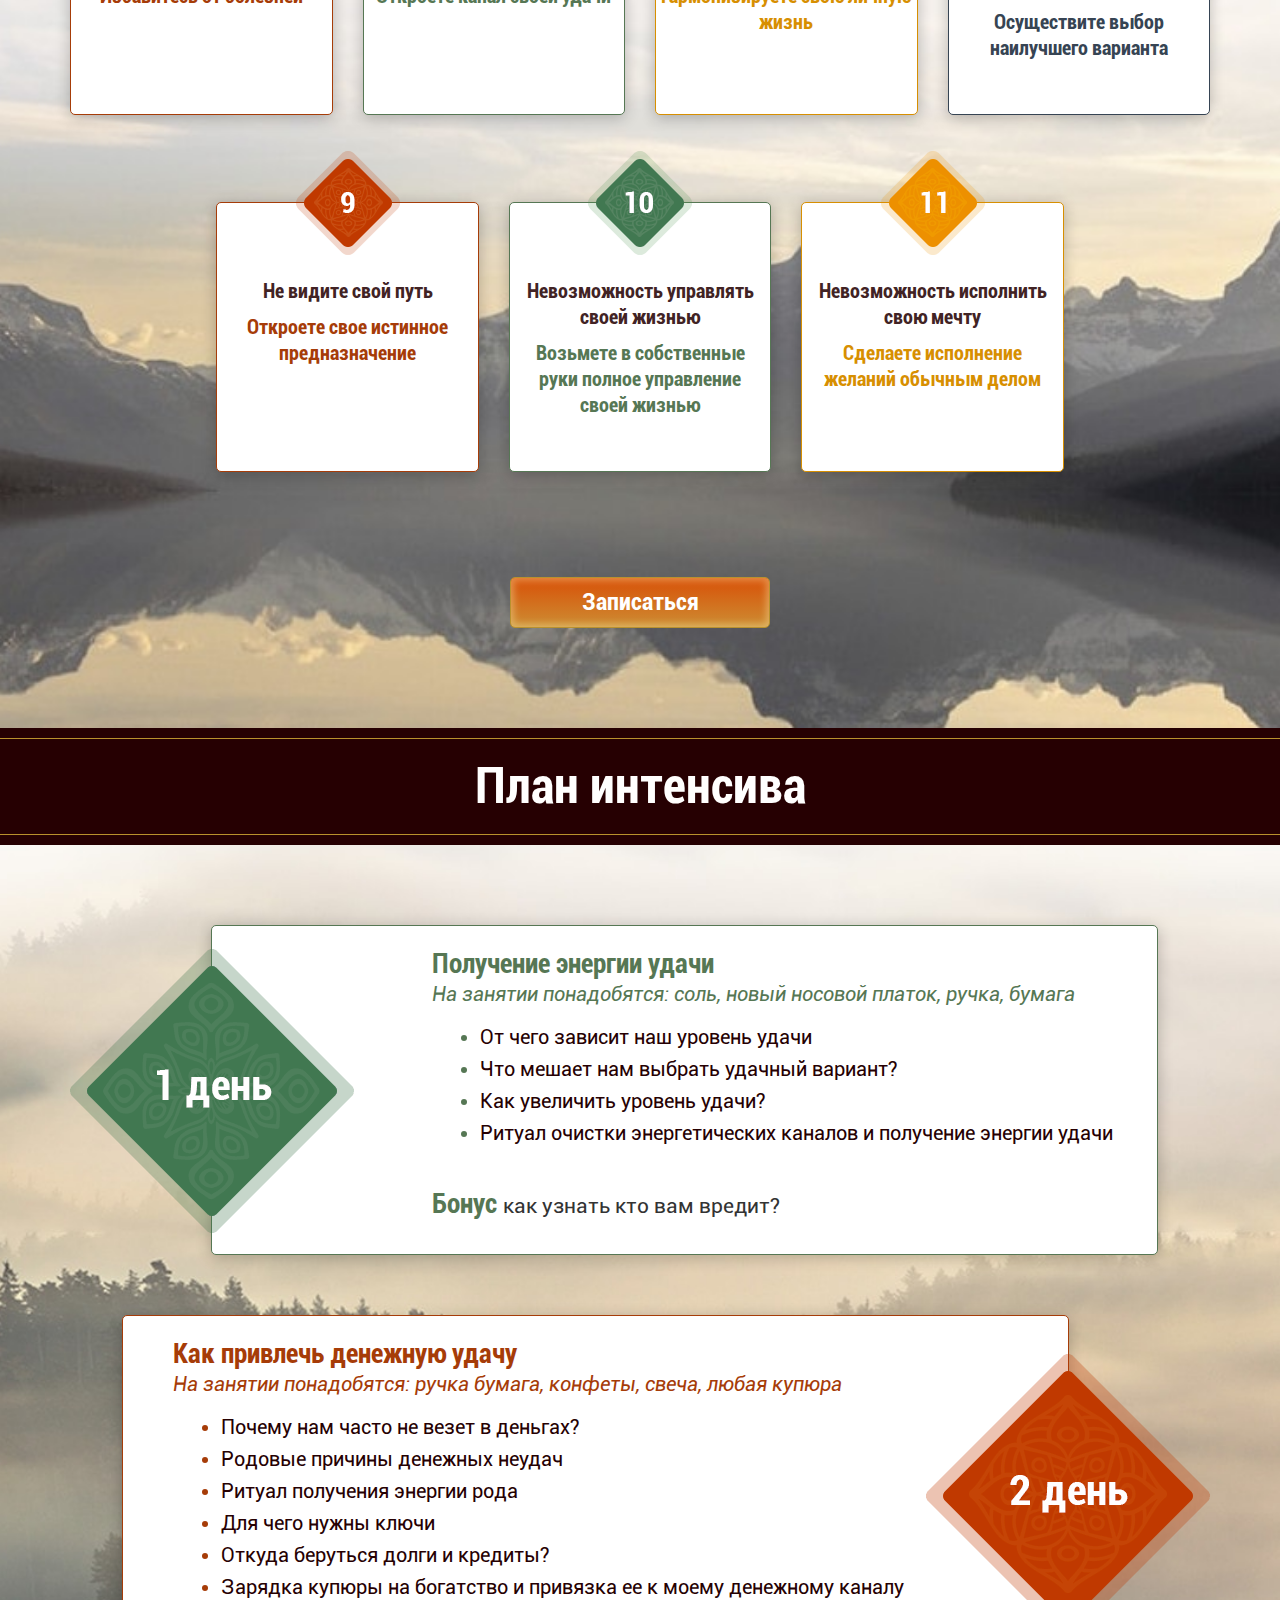
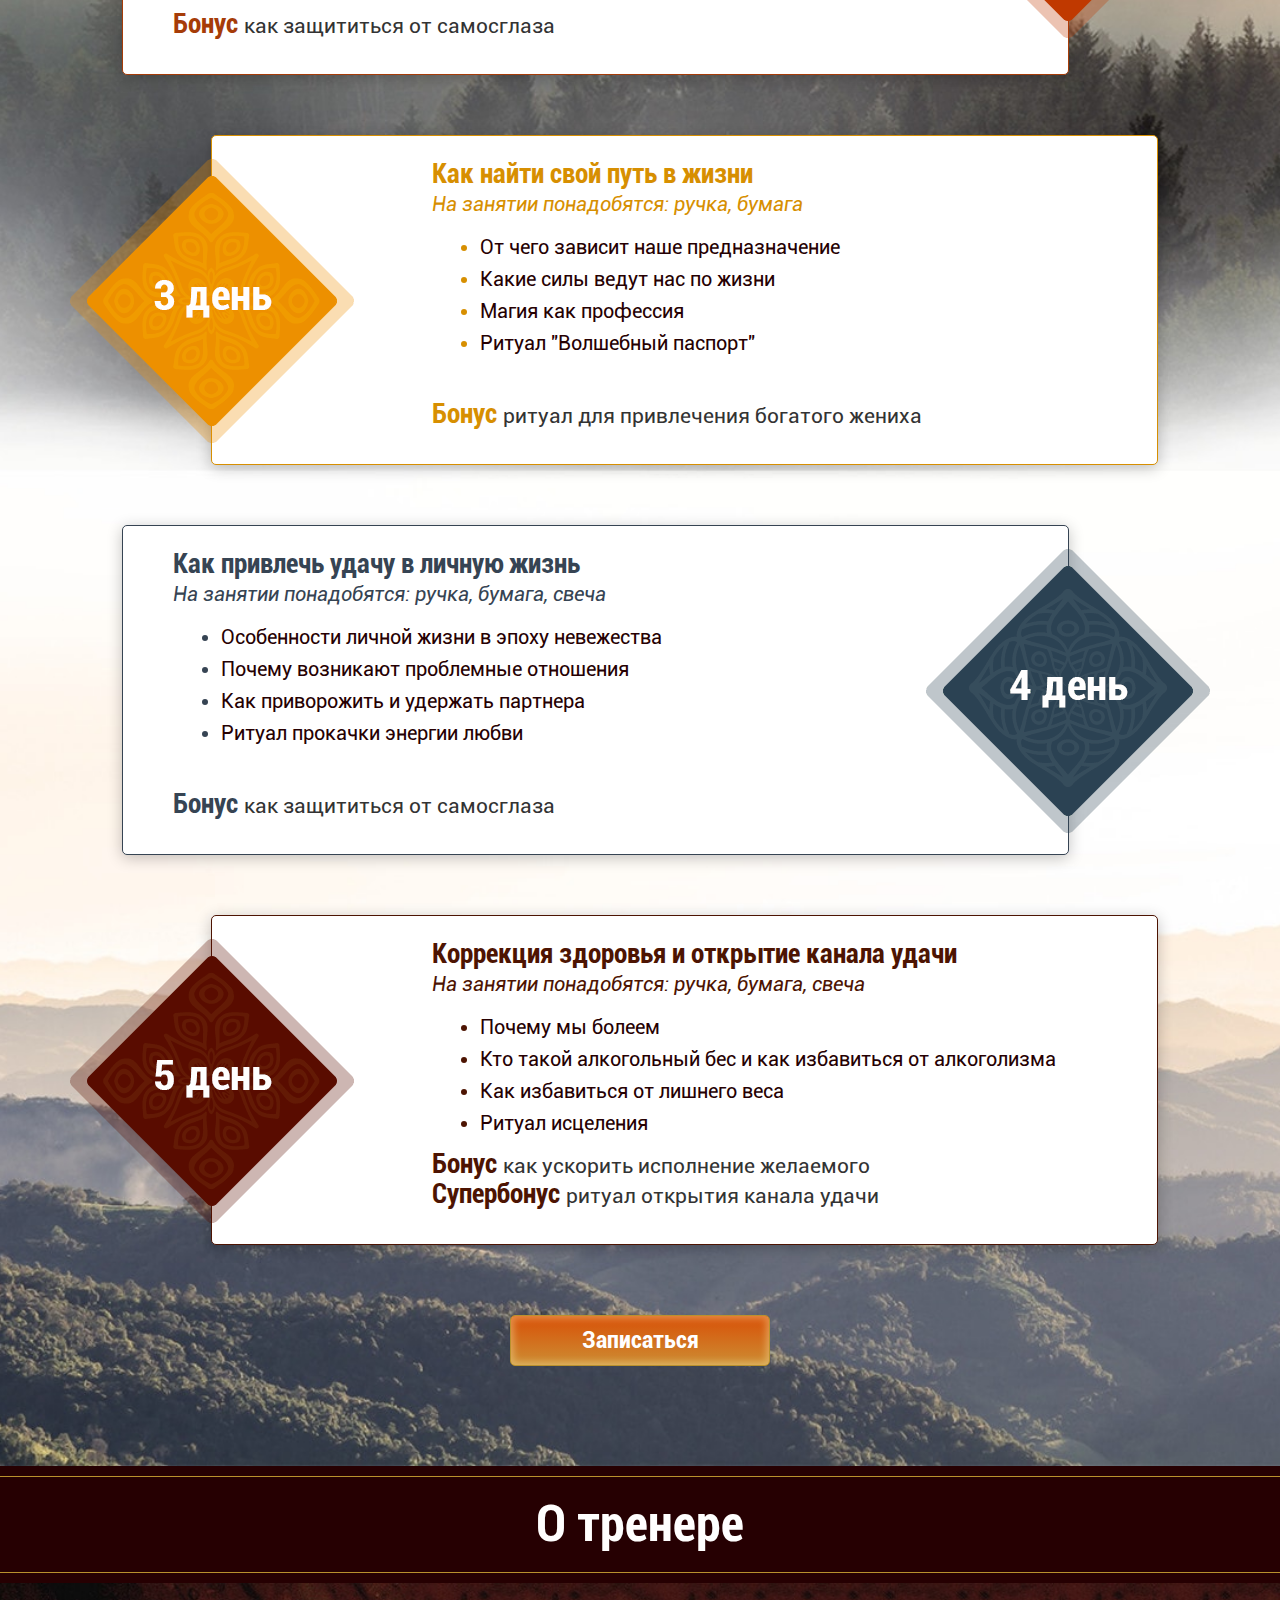
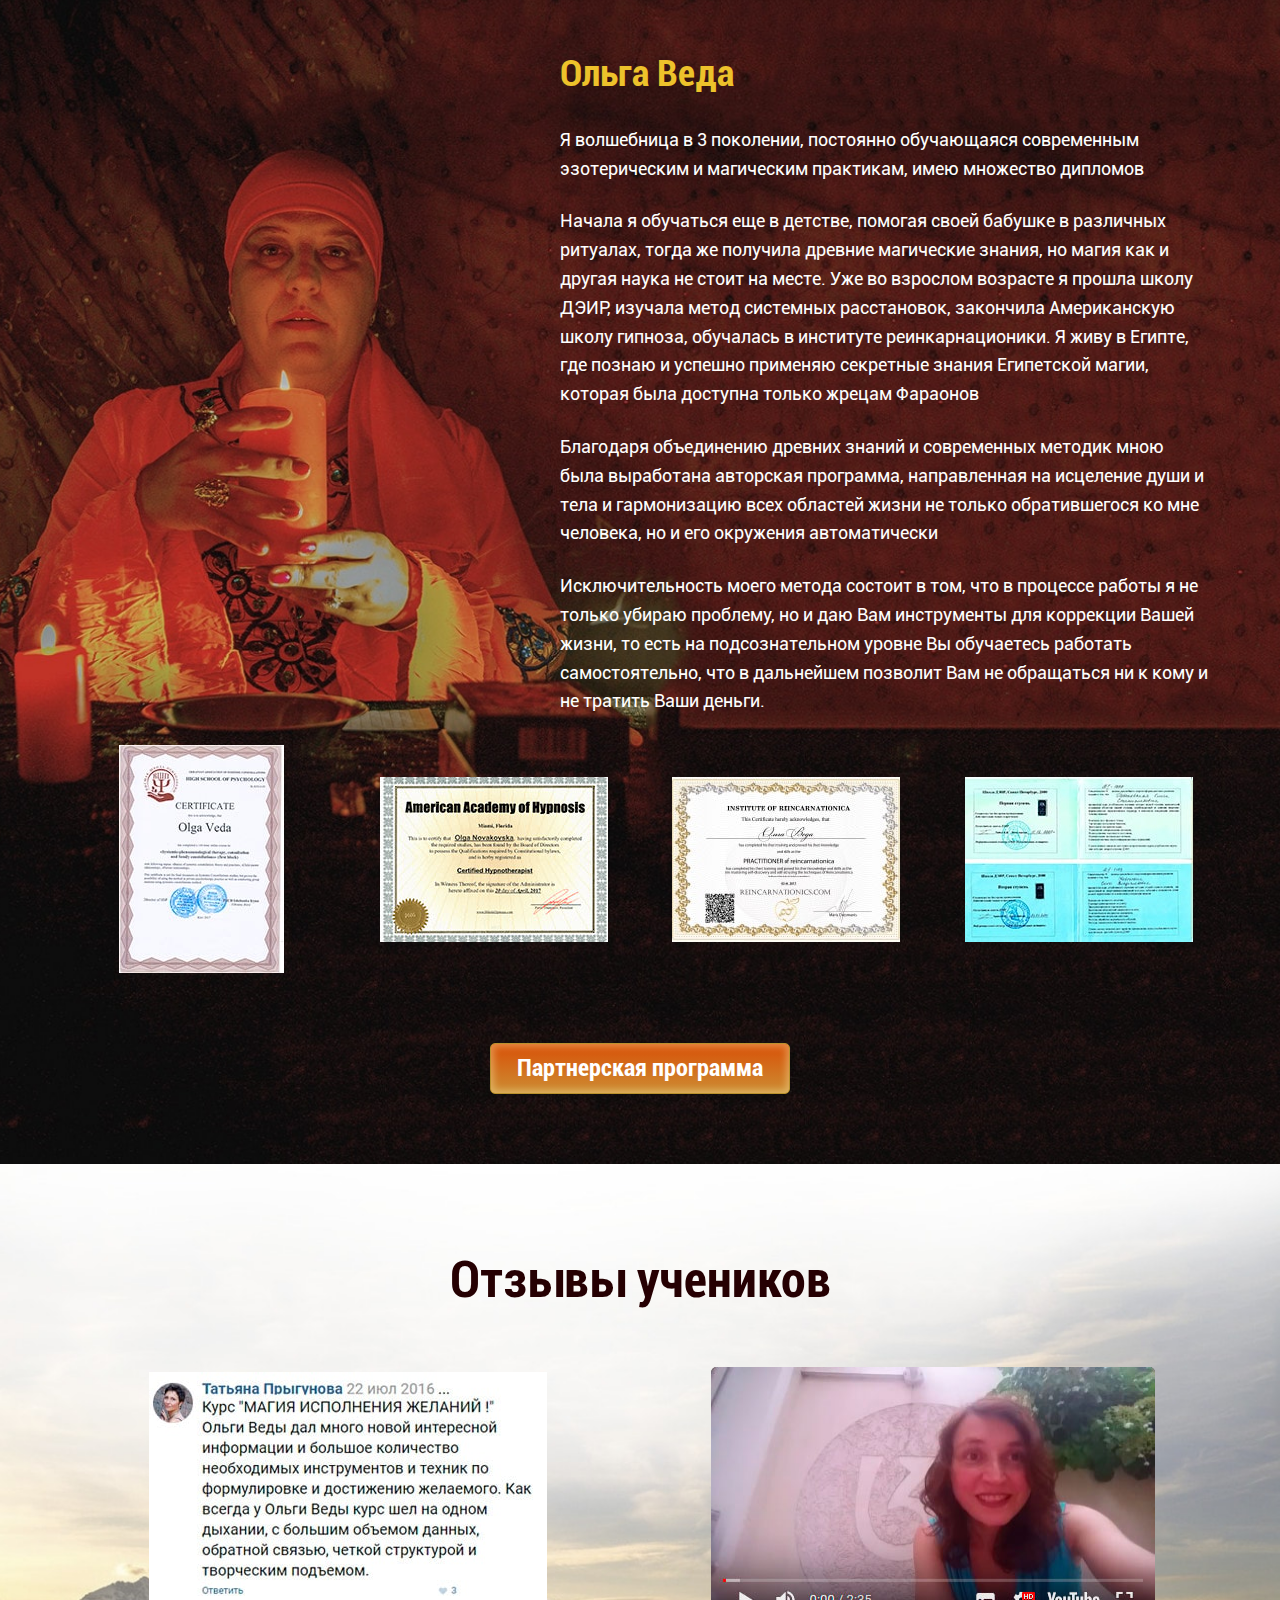
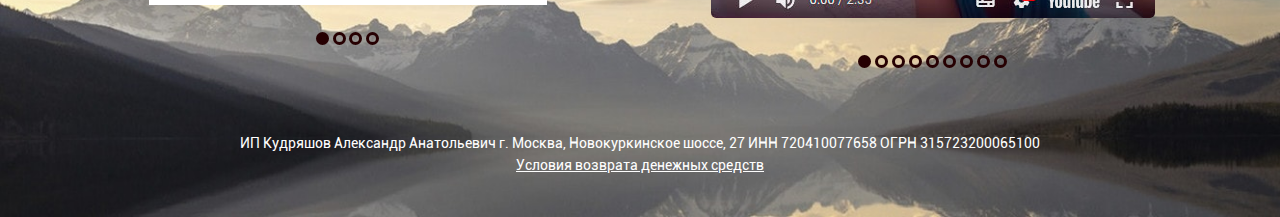
==== commit 2758bb35: "992 is done 1.1" ====
--- a/index.html
+++ b/index.html
@@ -216,7 +216,7 @@
                     <li><span>Ритуал прокачки энергии любви</span></li>
                   </ul>
             </div>
-            <p class="plan_bonus"><strong>Бонус</strong>как защититься от самосглаза</p>
+            <p class="plan_bonus"><strong>Бонус </strong>как защититься от самосглаза</p>
           </div>
           <div class="plan_wrapper fist_day">
             <div class="day_number"></div>
--- a/css/styles.css
+++ b/css/styles.css
@@ -1 +1 @@
-@font-face{font-family:'OpenSansBold';src:url("../fonts/OpenSansBold.eot");src:url("../fonts/OpenSansBold.eot") format('embedded-opentype'), url("../fonts/OpenSansBold.woff2") format('woff2'), url("../fonts/OpenSansBold.woff") format('woff'), url("../fonts/OpenSansBold.ttf") format('truetype'), url("../fonts/OpenSansBold.svg#OpenSansBold") format('svg')}@font-face{font-family:'RobotoRegular';src:url("../fonts/RobotoRegular.eot");src:url("../fonts/RobotoRegular.eot") format('embedded-opentype'), url("../fonts/RobotoRegular.woff2") format('woff2'), url("../fonts/RobotoRegular.woff") format('woff'), url("../fonts/RobotoRegular.ttf") format('truetype'), url("../fonts/RobotoRegular.svg#RobotoRegular") format('svg')}@font-face{font-family:'RobotoBoldCondensed';src:url("../fonts/RobotoBoldCondensed.eot");src:url("../fonts/RobotoBoldCondensed.eot") format('embedded-opentype'), url("../fonts/RobotoBoldCondensed.woff2") format('woff2'), url("../fonts/RobotoBoldCondensed.woff") format('woff'), url("../fonts/RobotoBoldCondensed.ttf") format('truetype'), url("../fonts/RobotoBoldCondensed.svg#RobotoBold") format('svg')}@font-face{font-family:'RobotoBold';src:url("../fonts/RobotoBold.eot");src:url("../fonts/RobotoBold.eot") format('embedded-opentype'), url("../fonts/RobotoBold.woff2") format('woff2'), url("../fonts/RobotoBold.woff") format('woff'), url("../fonts/RobotoBold.ttf") format('truetype'), url("../fonts/RobotoBold.svg#RobotoBold") format('svg')}@font-face{font-family:'RobotoItalic';src:url("../fonts/RobotoItalic.eot");src:url("../fonts/RobotoItalic.eot") format('embedded-opentype'), url("../fonts/RobotoItalic.woff2") format('woff2'), url("../fonts/RobotoItalic.woff") format('woff'), url("../fonts/RobotoItalic.ttf") format('truetype'), url("../fonts/RobotoItalic.svg#RobotoItalic") format('svg')}*{margin:0;padding:0;outline:0;-webkit-box-sizing:border-box;box-sizing:border-box}a:focus,a:hover{text-decoration:none;outline:0;color:#fff}iframe{border:0}h1{font-size:44px;font-family:'RobotoBoldCondensed', sans-serif;color:#edc22b;line-height:55px;margin-bottom:8px}h2{font-size:32px;font-family:'RobotoBoldCondensed', sans-serif;color:#faf9f6;line-height:42px;width:765px;margin-bottom:32px}h3{font-size:50px;font-family:'RobotoBoldCondensed', sans-serif;line-height:33px;text-align:center}.button{font-family:'RobotoBoldCondensed', sans-serif;font-size:24px;line-height:49px;text-align:center;color:#fff;min-width:260px;width:0;margin:0 auto;display:block;margin:70px auto 0;border:1px solid #b9912d;border-radius:5px;background-image:-webkit-gradient(linear, left top, left bottom, from(#d85007), to(#cd8d33));background-image:-webkit-linear-gradient(#d85007, #cd8d33);background-image:-o-linear-gradient(#d85007, #cd8d33);background-image:linear-gradient(#d85007, #cd8d33);-webkit-box-shadow:0 0 7px 3px rgba(255,255,190,0.35) inset;box-shadow:0 0 7px 3px rgba(255,255,190,0.35) inset}.button:focus,.button:hover{background-image:-webkit-gradient(linear, left top, left bottom, from(#cd8d33), to(#d85007));background-image:-webkit-linear-gradient(#cd8d33, #d85007);background-image:-o-linear-gradient(#cd8d33, #d85007);background-image:linear-gradient(#cd8d33, #d85007);color:#fff}.video_wrapper{width:50%;margin:15px auto;border-radius:5px;position:relative}.video_wrapper:before{content:'';height:0;padding-top:56.25%;display:block}.video_wrapper iframe,.video_wrapper img{position:absolute;top:0;left:0;border-radius:5px;width:100%;height:100%;cursor:pointer}#main_screen{background-image:url("../img/bg.jpg");background-repeat:no-repeat;background-position:center top;background-size:cover;width:100%;overflow:hidden;padding-bottom:20px}#header{padding:20px 18px 20px 5px;overflow:hidden}#logo{float:left}.contacts{float:right;text-align:right}.contacts .fa{color:#d85007;font-size:18px;margin:0 15px 0 40px}.contacts .fa.fa-phone{margin-left:0}.contacts .fa+span{font-size:18px;font-family:"OpenSansBold", arial;color:#fcfafa;line-height:26px;text-align:right}#first_screen_section{padding:0}#first_screen_section .container{position:relative;z-index:9;text-align:left}#first_screen_section .container .video_wrapper{width:44%;margin:15px 0}#pre{font-size:24px;font-family:'RobotoBold', sans-serif;color:#d85007;line-height:25px;text-transform:uppercase;margin-top:32px}.aut_n_date{overflow:hidden}.aut_n_date p{font-size:22px;font-family:"RobotoRegular", sans-serif;color:#fff;float:left}.aut_n_date p:first-child{margin-right:50px}.aut_n_date p span{font-family:'RobotoBold', sans-serif;color:#d85007}#veda_main{width:708px;height:auto;position:absolute;bottom:-95px;right:-120px;z-index:-1}#mail_section{background-color:#260002;width:100%;padding:34px 0;overflow:hidden;position:relative}#mail_section:after,#mail_section:before{content:'';width:100%;height:1px;background-color:#b9912d;position:absolute;left:0;right:0}#mail_section:before{top:10px}#mail_section:after{bottom:10px}#mail_section .col-md-3{height:50px;display:-webkit-box;display:-ms-flexbox;display:flex;-webkit-box-align:center;-ms-flex-align:center;align-items:center;-webkit-box-pack:center;-ms-flex-pack:center;justify-content:center}#mail_section .col-md-3 h3{font-size:27px;font-family:'RobotoBoldCondensed', sans-serif;color:#edc22b;line-height:1.148;text-align:left}#mail_section .col-md-3 p{font-size:23px;font-family:'RobotoRegular', sans-serif;color:#fff;line-height:1.35}#mail_section .col-md-3 .infront_submit,#mail_section .col-md-3 .span_phone{font-size:15px}.email-block input,.phone-block input{border:1px solid #7b7b7b;border-radius:5px;background-color:#fff;-webkit-box-shadow:inset 0px 0px 8.55px 0.45px rgba(0,0,0,0.39);box-shadow:inset 0px 0px 8.55px 0.45px rgba(0,0,0,0.39);width:100%;height:48px;padding:7px 15px;font-size:18px;font-family:"OpenSansRegular", arial;color:rgba(29,28,24,0.702);line-height:1.3;text-align:left}button.button{margin-top:0}#risons{background-image:url("../img/second_screen_bg.jpg");background-repeat:no-repeat;background-position:center top;background-size:cover;padding:100px 0}#risons h3{color:#260002;margin-bottom:90px}#risons_slider .crsl-item{padding-top:52px}#risons_slider .crsl-item .item{border:1px solid;border-radius:5px;background-color:#fff;width:100%;height:270px;text-align:center;padding:0 5px;margin-bottom:35px;position:relative;-webkit-box-shadow:0 3px 15px 0px rgba(0,0,0,0.24);box-shadow:0 3px 15px 0px rgba(0,0,0,0.24)}#risons_slider .crsl-item .item .risson_pic{width:104px;height:104px;position:absolute;margin:0 auto;left:0;right:0;top:-52px;background-image:url("../img/rissons_numbers.png");background-repeat:no-repeat;background-position:0 0}#risons_slider .crsl-item .item .risson_pic.second_risson{background-position-x:-104px}#risons_slider .crsl-item .item .risson_pic.third_risson{background-position-x:-208px}#risons_slider .crsl-item .item .risson_pic.fourth_risson{background-position-x:-312px}#risons_slider .crsl-item .item .risson_pic.fifth_risson{background-position-x:-416px}#risons_slider .crsl-item .item .risson_pic.sixth_risson{background-position-x:-520px}#risons_slider .crsl-item .item .risson_pic.seventh_risson{background-position-x:-624px}#risons_slider .crsl-item .item .risson_pic.eighth_risson{background-position-x:-728px}#risons_slider .crsl-item .item .risson_pic.ninth_risson{background-position-x:-832px}#risons_slider .crsl-item .item .risson_pic.tenth_risson{background-position-x:-936px}#risons_slider .crsl-item .item .risson_pic.eleventh_risson{background-position-x:-1040px}#risons_slider .crsl-item .item p{font-size:20px;font-family:'RobotoBoldCondensed', sans-serif;line-height:26px}#risons_slider .crsl-item .item p:first-of-type{margin:75px auto 10px;color:#412324}#risons_slider .crsl-item .item.red{border-color:#a63c08}#risons_slider .crsl-item .item.red p:last-of-type{color:#a63c08}#risons_slider .crsl-item .item.green{border-color:#567754}#risons_slider .crsl-item .item.green p:last-of-type{color:#567754}#risons_slider .crsl-item .item.orange{border-color:#d78f01}#risons_slider .crsl-item .item.orange p:last-of-type{color:#d78f01}#risons_slider .crsl-item .item.blue{border-color:#364453}#risons_slider .crsl-item .item.blue p:last-of-type{color:#364453}#risons_slider .col-md-1{width:12.5%}#risons_slider .slidernav{width:162px;margin:25px auto 0}#risons_slider .slidernav a{vertical-align:middle;text-align:center;font-size:32px;border-radius:50%;background-image:url("../img/arrows.png");background-repeat:no-repeat;background-position:0 0;width:41px;height:27px;margin:0 15px}#risons_slider .slidernav a:hover{background-position-y:-27px}#risons_slider .slidernav a:first-child{float:left}#risons_slider .slidernav a:last-child{float:right;background-position-x:-41px}#plan{background-image:url("../img/plan_bg.jpg");background-position:center;background-size:cover;background-repeat:no-repeat;width:100%;padding-bottom:100px}#plan h3{position:relative;color:#fffefe;background-color:#260002;width:100%;padding:42px 0;margin-bottom:80px}#plan h3:after,#plan h3:before{content:'';width:100%;height:1px;background-color:#b9912d;position:absolute;left:0;right:0}#plan h3:before{top:10px}#plan h3:after{bottom:10px}#plan .container{width:1066px}.plan_wrapper{border:1px solid;border-radius:5px;width:947px;height:330px;padding:25px;margin-bottom:60px;background-color:#fff;-webkit-box-shadow:0 3px 15px 0 rgba(0,0,0,0.24);box-shadow:0 3px 15px 0 rgba(0,0,0,0.24);position:relative;clear:both}.plan_wrapper .plan_bonus{font-size:21px;font-family:'RobotoRegular', sans-serif;position:absolute;bottom:30px}.plan_wrapper .plan_bonus strong{font-size:27px;font-family:'RobotoBoldCondensed', sans-serif}.plan_wrapper .day_number{width:284px;height:284px;background-image:url("../img/day_numbers.png");background-repeat:no-repeat;background-position:0 0;position:absolute;top:23px}.plan_caption h4{font-size:27px;font-family:'RobotoBoldCondensed', sans-serif;line-height:1;position:relative}.plan_caption h4 small{font-family:'RobotoItalic', sans-serif;font-size:20px;line-height:33px;display:block;font-weight:100}.plan_caption ul{margin:15px 0 0 48px}.plan_caption ul li{font-size:20px;font-family:'RobotoRegular', sans-serif;margin-bottom:10px;line-height:1.1}.plan_caption ul li span{color:#260002}.plan_wrapper:first-of-type{float:right;border-color:#567754}.plan_wrapper:first-of-type .day_number{left:-142px}.plan_wrapper:first-of-type .plan_caption{padding-left:195px}.plan_wrapper:first-of-type .plan_caption h4,.plan_wrapper:first-of-type .plan_caption li{color:#567754}.plan_wrapper:first-of-type .plan_bonus{left:220px}.plan_wrapper:first-of-type .plan_bonus strong{color:#567754}.plan_wrapper:nth-of-type(2){border-color:#a63c08;height:360px}.plan_wrapper:nth-of-type(2) .day_number{left:auto;right:-142px;top:38px;background-position-x:-284px}.plan_wrapper:nth-of-type(2) .plan_caption{padding-left:25px}.plan_wrapper:nth-of-type(2) .plan_caption h4,.plan_wrapper:nth-of-type(2) .plan_caption li{color:#a63c08}.plan_wrapper:nth-of-type(2) .plan_bonus{left:50px}.plan_wrapper:nth-of-type(2) .plan_bonus strong{color:#a63c08}.plan_wrapper:nth-of-type(3){float:right;border-color:#d78f01}.plan_wrapper:nth-of-type(3) .day_number{left:-142px;background-position-x:-568px}.plan_wrapper:nth-of-type(3) .plan_caption{padding-left:195px}.plan_wrapper:nth-of-type(3) .plan_caption h4,.plan_wrapper:nth-of-type(3) .plan_caption li{color:#d78f01}.plan_wrapper:nth-of-type(3) .plan_bonus{left:220px}.plan_wrapper:nth-of-type(3) .plan_bonus strong{color:#d78f01}.plan_wrapper:nth-of-type(4){border-color:#364453}.plan_wrapper:nth-of-type(4) .day_number{left:auto;right:-142px;background-position-x:-852px}.plan_wrapper:nth-of-type(4) .plan_caption{padding-left:25px}.plan_wrapper:nth-of-type(4) .plan_caption h4,.plan_wrapper:nth-of-type(4) .plan_caption li{color:#364453}.plan_wrapper:nth-of-type(4) .plan_bonus{left:50px}.plan_wrapper:nth-of-type(4) .plan_bonus strong{color:#364453}.plan_wrapper:nth-of-type(5){float:right;border-color:#4d1402;margin-bottom:0}.plan_wrapper:nth-of-type(5) .day_number{left:-142px;background-position-x:-1136px}.plan_wrapper:nth-of-type(5) .plan_caption{padding-left:195px}.plan_wrapper:nth-of-type(5) .plan_caption h4,.plan_wrapper:nth-of-type(5) .plan_caption li{color:#4d1402}.plan_wrapper:nth-of-type(5) .plan_bonus{left:220px}.plan_wrapper:nth-of-type(5) .plan_bonus strong{color:#4d1402}.plan_wrapper:nth-of-type(5) .plan_bonus:first-of-type{bottom:60px}#author h3{position:relative;color:#fffefe;background-color:#260002;width:100%;padding:42px 0}#author h3:after,#author h3:before{content:'';width:100%;height:1px;background-color:#b9912d;position:absolute;left:0;right:0}#author h3:before{top:10px}#author h3:after{bottom:10px}.veda_wrap{background-image:url("../img/about_bg.jpg");background-position:center top;background-size:cover;background-repeat:no-repeat;width:100%;padding-bottom:70px}.veda_wrap a.button{min-width:300px}#veda_about{display:none}.author_caption{width:650px;float:right;margin:65px 0 5px}.author_caption h4{font-size:37px;font-family:'RobotoBoldCondensed', sans-serif;color:#edc22b;margin-bottom:25px}.author_caption p{font-size:18px;font-family:"RobotoRegular", sans-serif;color:#fefefd;line-height:1.6;margin-bottom:24px}#licenses .col-md-3{height:228px;display:table}#licenses .col-md-3 a{display:table-cell;vertical-align:middle;text-align:center}#testimonials{background-image:url("../img/last_bg.jpg");background-position:bottom center;background-size:cover;background-repeat:no-repeat;width:100%;padding-top:100px}#testimonials h3{color:#260002;margin-bottom:70px}.carousel-indicators{position:relative}.carousel-indicators .active{width:13px;height:13px;background-color:#260002}.carousel-indicators li{border-color:#260002;border-width:3px;width:13px;height:13px;margin:0}.carousel-caption{left:0;right:0;position:relative;bottom:15px}.carousel-caption.video_wrapper{width:80%;margin-bottom:40px}.carousel-caption.video_wrapper:before{padding-top:45.15%}#carousel_text .carousel-caption,#carousel_text img{display:block;margin:0 auto}#footer{padding:40px 0;color:#fafbfe;text-align:center}#footer p,#footer p+a{font-size:14px;font-family:"RobotoRegular", sans-serif;line-height:1.571;color:#fefefe}#footer p+a,#footer p+a+a{text-decoration:underline}#footer p+a+a:hover,#footer p+a:hover{text-decoration:none}#myModalForm .modal-content{background-color:#260002;padding:60px 0}#myModalForm .modal-content .close{position:absolute;top:15px;right:18px;color:#fff;font-size:34px;float:none;opacity:1;text-shadow:0 2px 1px #000;z-index:9;background-image:url("../img/planet_1.png");border:0;border-radius:100%;height:50px;width:50px;background-size:100%;background-repeat:no-repeat;background-position:center 4px;background-color:transparent}#myModalForm form{width:80%;margin:0 auto}#myModalForm h3{font-size:27px;color:#fff;text-align:center;margin:0 0 20px;line-height:1}#myModalForm h3:after{margin-bottom:20px}#myModalForm p{font-size:22px;color:#fff;text-align:center;line-height:1;margin:0 0 20px}#myModalForm input{margin-bottom:20px}#myModalForm .button{width:100%}#bonus #pre,#bonus h1,#hw #pre,#hw h1{text-align:center}#bonus #first_screen_section,#hw #first_screen_section{padding-bottom:40px}#bonus #first_screen_section .video_wrapper,#hw #first_screen_section .video_wrapper{margin:40px auto 15px}#bonus .aut_n_date p,#hw .aut_n_date p{text-align:center}#bonus #footer,#hw #footer{background-image:url("../img/last_bg.jpg");background-position:bottom center;background-size:cover;background-repeat:no-repeat;background-attachment:fixed;width:100%;padding:70px 0 20px}#bonus #footer h3,#hw #footer h3{color:#260002;margin-bottom:40px}#bonus #footer h5,#hw #footer h5{font-size:24px;font-family:'RobotoBoldCondensed', sans-serif;line-height:1;margin-bottom:23px;color:#270103}.soc_buttons{max-width:60%;margin:20px auto 0}.soc_buttons a{display:inline-block;margin:0 13px 20px;position:relative;z-index:1}.soc_buttons a:before{content:'';width:31px;height:31px;border-radius:5px;background-color:#260002;position:absolute;top:0;left:0;right:0;bottom:0;-webkit-transform:rotate(45deg);-ms-transform:rotate(45deg);transform:rotate(45deg);z-index:-1}.soc_buttons a:hover:before{background-color:#a63c08}.soc_buttons a:hover .fa{color:#260002}.soc_buttons a .fa{font-size:20px;color:#a63c08;line-height:31px;width:30px;margin:0 auto}+@font-face{font-family:'OpenSansBold';src:url("../fonts/OpenSansBold.eot");src:url("../fonts/OpenSansBold.eot") format('embedded-opentype'), url("../fonts/OpenSansBold.woff2") format('woff2'), url("../fonts/OpenSansBold.woff") format('woff'), url("../fonts/OpenSansBold.ttf") format('truetype'), url("../fonts/OpenSansBold.svg#OpenSansBold") format('svg')}@font-face{font-family:'RobotoRegular';src:url("../fonts/RobotoRegular.eot");src:url("../fonts/RobotoRegular.eot") format('embedded-opentype'), url("../fonts/RobotoRegular.woff2") format('woff2'), url("../fonts/RobotoRegular.woff") format('woff'), url("../fonts/RobotoRegular.ttf") format('truetype'), url("../fonts/RobotoRegular.svg#RobotoRegular") format('svg')}@font-face{font-family:'RobotoBoldCondensed';src:url("../fonts/RobotoBoldCondensed.eot");src:url("../fonts/RobotoBoldCondensed.eot") format('embedded-opentype'), url("../fonts/RobotoBoldCondensed.woff2") format('woff2'), url("../fonts/RobotoBoldCondensed.woff") format('woff'), url("../fonts/RobotoBoldCondensed.ttf") format('truetype'), url("../fonts/RobotoBoldCondensed.svg#RobotoBold") format('svg')}@font-face{font-family:'RobotoBold';src:url("../fonts/RobotoBold.eot");src:url("../fonts/RobotoBold.eot") format('embedded-opentype'), url("../fonts/RobotoBold.woff2") format('woff2'), url("../fonts/RobotoBold.woff") format('woff'), url("../fonts/RobotoBold.ttf") format('truetype'), url("../fonts/RobotoBold.svg#RobotoBold") format('svg')}@font-face{font-family:'RobotoItalic';src:url("../fonts/RobotoItalic.eot");src:url("../fonts/RobotoItalic.eot") format('embedded-opentype'), url("../fonts/RobotoItalic.woff2") format('woff2'), url("../fonts/RobotoItalic.woff") format('woff'), url("../fonts/RobotoItalic.ttf") format('truetype'), url("../fonts/RobotoItalic.svg#RobotoItalic") format('svg')}*{margin:0;padding:0;outline:0;-webkit-box-sizing:border-box;box-sizing:border-box}a:focus,a:hover{text-decoration:none;outline:0;color:#fff}iframe{border:0}h1{font-size:44px;font-family:'RobotoBoldCondensed', sans-serif;color:#edc22b;line-height:55px;margin-bottom:8px}h2{font-size:32px;font-family:'RobotoBoldCondensed', sans-serif;color:#faf9f6;line-height:42px;width:765px;margin-bottom:32px}h3{font-size:50px;font-family:'RobotoBoldCondensed', sans-serif;line-height:33px;text-align:center}.button{font-family:'RobotoBoldCondensed', sans-serif;font-size:24px;line-height:49px;text-align:center;color:#fff;min-width:260px;width:0;margin:0 auto;display:block;margin:70px auto 0;border:1px solid #b9912d;border-radius:5px;background-image:-webkit-gradient(linear, left top, left bottom, from(#d85007), to(#cd8d33));background-image:-webkit-linear-gradient(#d85007, #cd8d33);background-image:-o-linear-gradient(#d85007, #cd8d33);background-image:linear-gradient(#d85007, #cd8d33);-webkit-box-shadow:0 0 7px 3px rgba(255,255,190,0.35) inset;box-shadow:0 0 7px 3px rgba(255,255,190,0.35) inset}.button:focus,.button:hover{background-image:-webkit-gradient(linear, left top, left bottom, from(#cd8d33), to(#d85007));background-image:-webkit-linear-gradient(#cd8d33, #d85007);background-image:-o-linear-gradient(#cd8d33, #d85007);background-image:linear-gradient(#cd8d33, #d85007);color:#fff}.video_wrapper{width:50%;margin:15px auto;border-radius:5px;position:relative}.video_wrapper:before{content:'';height:0;padding-top:56.25%;display:block}.video_wrapper iframe,.video_wrapper img{position:absolute;top:0;left:0;border-radius:5px;width:100%;height:100%;cursor:pointer}#main_screen{background-image:url("../img/bg.jpg");background-repeat:no-repeat;background-position:center top;background-size:cover;width:100%;overflow:hidden;padding-bottom:20px}#header{padding:20px 18px 20px 5px;overflow:hidden}#logo{float:left}.contacts{float:right;text-align:right}.contacts .fa{color:#d85007;font-size:18px;margin:0 15px 0 40px}.contacts .fa.fa-phone{margin-left:0}.contacts .fa+span{font-size:18px;font-family:"OpenSansBold", arial;color:#fcfafa;line-height:26px;text-align:right}#first_screen_section{padding:0}#first_screen_section .container{position:relative;z-index:9;text-align:left}#first_screen_section .container .video_wrapper{width:44%;margin:15px 0}#pre{font-size:24px;font-family:'RobotoBold', sans-serif;color:#d85007;line-height:25px;text-transform:uppercase;margin-top:32px}.aut_n_date{overflow:hidden}.aut_n_date p{font-size:22px;font-family:"RobotoRegular", sans-serif;color:#fff;float:left}.aut_n_date p:first-child{margin-right:50px}.aut_n_date p span{font-family:'RobotoBold', sans-serif;color:#d85007}#veda_main{width:708px;height:auto;position:absolute;bottom:-95px;right:-120px;z-index:-1}#mail_section{background-color:#260002;width:100%;padding:34px 0;overflow:hidden;position:relative}#mail_section:after,#mail_section:before{content:'';width:100%;height:1px;background-color:#b9912d;position:absolute;left:0;right:0}#mail_section:before{top:10px}#mail_section:after{bottom:10px}#mail_section .col-md-3{height:50px;display:-webkit-box;display:-ms-flexbox;display:flex;-webkit-box-align:center;-ms-flex-align:center;align-items:center;-webkit-box-pack:center;-ms-flex-pack:center;justify-content:center}#mail_section .col-md-3 h3{font-size:27px;font-family:'RobotoBoldCondensed', sans-serif;color:#edc22b;line-height:1.148;text-align:left}#mail_section .col-md-3 p{font-size:23px;font-family:'RobotoRegular', sans-serif;color:#fff;line-height:1.35}#mail_section .col-md-3 .infront_submit,#mail_section .col-md-3 .span_phone{font-size:15px}.email-block input,.phone-block input{border:1px solid #7b7b7b;border-radius:5px;background-color:#fff;-webkit-box-shadow:inset 0px 0px 8.55px 0.45px rgba(0,0,0,0.39);box-shadow:inset 0px 0px 8.55px 0.45px rgba(0,0,0,0.39);width:100%;height:48px;padding:7px 15px;font-size:18px;font-family:"OpenSansRegular", arial;color:rgba(29,28,24,0.702);line-height:1.3;text-align:left}button.button{margin-top:0}#risons{background-image:url("../img/second_screen_bg.jpg");background-repeat:no-repeat;background-position:center top;background-size:cover;padding:100px 0}#risons h3{color:#260002;margin-bottom:90px}#risons_slider .crsl-item{padding-top:52px}#risons_slider .crsl-item .item{border:1px solid;border-radius:5px;background-color:#fff;width:100%;height:270px;text-align:center;padding:0 5px;margin-bottom:35px;position:relative;-webkit-box-shadow:0 3px 15px 0px rgba(0,0,0,0.24);box-shadow:0 3px 15px 0px rgba(0,0,0,0.24)}#risons_slider .crsl-item .item .risson_pic{width:104px;height:104px;position:absolute;margin:0 auto;left:0;right:0;top:-52px;background-image:url("../img/rissons_numbers.png");background-repeat:no-repeat;background-position:0 0}#risons_slider .crsl-item .item .risson_pic.second_risson{background-position-x:-104px}#risons_slider .crsl-item .item .risson_pic.third_risson{background-position-x:-208px}#risons_slider .crsl-item .item .risson_pic.fourth_risson{background-position-x:-312px}#risons_slider .crsl-item .item .risson_pic.fifth_risson{background-position-x:-416px}#risons_slider .crsl-item .item .risson_pic.sixth_risson{background-position-x:-520px}#risons_slider .crsl-item .item .risson_pic.seventh_risson{background-position-x:-624px}#risons_slider .crsl-item .item .risson_pic.eighth_risson{background-position-x:-728px}#risons_slider .crsl-item .item .risson_pic.ninth_risson{background-position-x:-832px}#risons_slider .crsl-item .item .risson_pic.tenth_risson{background-position-x:-936px}#risons_slider .crsl-item .item .risson_pic.eleventh_risson{background-position-x:-1040px}#risons_slider .crsl-item .item p{font-size:20px;font-family:'RobotoBoldCondensed', sans-serif;line-height:26px}#risons_slider .crsl-item .item p:first-of-type{margin:75px auto 10px;color:#412324}#risons_slider .crsl-item .item.red{border-color:#a63c08}#risons_slider .crsl-item .item.red p:last-of-type{color:#a63c08}#risons_slider .crsl-item .item.green{border-color:#567754}#risons_slider .crsl-item .item.green p:last-of-type{color:#567754}#risons_slider .crsl-item .item.orange{border-color:#d78f01}#risons_slider .crsl-item .item.orange p:last-of-type{color:#d78f01}#risons_slider .crsl-item .item.blue{border-color:#364453}#risons_slider .crsl-item .item.blue p:last-of-type{color:#364453}#risons_slider .col-md-1{width:12.5%}#risons_slider .slidernav{width:162px;margin:25px auto 0}#risons_slider .slidernav a{vertical-align:middle;text-align:center;font-size:32px;border-radius:50%;background-image:url("../img/arrows.png");background-repeat:no-repeat;background-position:0 0;width:41px;height:27px;margin:0 15px}#risons_slider .slidernav a:hover{background-position-y:-27px}#risons_slider .slidernav a:first-child{float:left}#risons_slider .slidernav a:last-child{float:right;background-position-x:-41px}#plan{background-image:url("../img/plan_bg.jpg");background-position:center;background-size:cover;background-repeat:no-repeat;width:100%;padding-bottom:100px}#plan h3{position:relative;color:#fffefe;background-color:#260002;width:100%;padding:42px 0;margin-bottom:80px}#plan h3:after,#plan h3:before{content:'';width:100%;height:1px;background-color:#b9912d;position:absolute;left:0;right:0}#plan h3:before{top:10px}#plan h3:after{bottom:10px}#plan .container{width:1066px}.plan_wrapper{border:1px solid;border-radius:5px;width:947px;height:330px;padding:25px;margin-bottom:60px;background-color:#fff;-webkit-box-shadow:0 3px 15px 0 rgba(0,0,0,0.24);box-shadow:0 3px 15px 0 rgba(0,0,0,0.24);position:relative;clear:both}.plan_wrapper .plan_bonus{font-size:21px;font-family:'RobotoRegular', sans-serif;position:absolute;bottom:30px}.plan_wrapper .plan_bonus strong{font-size:27px;font-family:'RobotoBoldCondensed', sans-serif}.plan_wrapper .day_number{width:284px;height:284px;background-image:url("../img/day_numbers.png");background-repeat:no-repeat;background-position:0 0;position:absolute;top:23px}.plan_caption h4{font-size:27px;font-family:'RobotoBoldCondensed', sans-serif;line-height:1;position:relative}.plan_caption h4 small{font-family:'RobotoItalic', sans-serif;font-size:20px;line-height:33px;display:block;font-weight:100}.plan_caption ul{margin:15px 0 0 48px}.plan_caption ul li{font-size:20px;font-family:'RobotoRegular', sans-serif;margin-bottom:10px;line-height:1.1}.plan_caption ul li span{color:#260002}.plan_wrapper:first-of-type{float:right;border-color:#567754}.plan_wrapper:first-of-type .day_number{left:-142px}.plan_wrapper:first-of-type .plan_caption{padding-left:195px}.plan_wrapper:first-of-type .plan_caption h4,.plan_wrapper:first-of-type .plan_caption li{color:#567754}.plan_wrapper:first-of-type .plan_bonus{left:220px}.plan_wrapper:first-of-type .plan_bonus strong{color:#567754}.plan_wrapper:nth-of-type(2){border-color:#a63c08;height:360px}.plan_wrapper:nth-of-type(2) .day_number{left:auto;right:-142px;top:38px;background-position-x:-284px}.plan_wrapper:nth-of-type(2) .plan_caption{padding-left:25px}.plan_wrapper:nth-of-type(2) .plan_caption h4,.plan_wrapper:nth-of-type(2) .plan_caption li{color:#a63c08}.plan_wrapper:nth-of-type(2) .plan_bonus{left:50px}.plan_wrapper:nth-of-type(2) .plan_bonus strong{color:#a63c08}.plan_wrapper:nth-of-type(3){float:right;border-color:#d78f01}.plan_wrapper:nth-of-type(3) .day_number{left:-142px;background-position-x:-568px}.plan_wrapper:nth-of-type(3) .plan_caption{padding-left:195px}.plan_wrapper:nth-of-type(3) .plan_caption h4,.plan_wrapper:nth-of-type(3) .plan_caption li{color:#d78f01}.plan_wrapper:nth-of-type(3) .plan_bonus{left:220px}.plan_wrapper:nth-of-type(3) .plan_bonus strong{color:#d78f01}.plan_wrapper:nth-of-type(4){border-color:#364453}.plan_wrapper:nth-of-type(4) .day_number{left:auto;right:-142px;background-position-x:-852px}.plan_wrapper:nth-of-type(4) .plan_caption{padding-left:25px}.plan_wrapper:nth-of-type(4) .plan_caption h4,.plan_wrapper:nth-of-type(4) .plan_caption li{color:#364453}.plan_wrapper:nth-of-type(4) .plan_bonus{left:50px}.plan_wrapper:nth-of-type(4) .plan_bonus strong{color:#364453}.plan_wrapper:nth-of-type(5){float:right;border-color:#4d1402;margin-bottom:0}.plan_wrapper:nth-of-type(5) .day_number{left:-142px;background-position-x:-1136px}.plan_wrapper:nth-of-type(5) .plan_caption{padding-left:195px}.plan_wrapper:nth-of-type(5) .plan_caption h4,.plan_wrapper:nth-of-type(5) .plan_caption li{color:#4d1402}.plan_wrapper:nth-of-type(5) .plan_bonus{left:220px}.plan_wrapper:nth-of-type(5) .plan_bonus strong{color:#4d1402}.plan_wrapper:nth-of-type(5) .plan_bonus:first-of-type{bottom:60px}#author h3{position:relative;color:#fffefe;background-color:#260002;width:100%;padding:42px 0}#author h3:after,#author h3:before{content:'';width:100%;height:1px;background-color:#b9912d;position:absolute;left:0;right:0}#author h3:before{top:10px}#author h3:after{bottom:10px}.veda_wrap{background-image:url("../img/about_bg.jpg");background-position:center top;background-size:cover;background-repeat:no-repeat;width:100%;padding-bottom:70px}.veda_wrap a.button{min-width:300px}#veda_about{display:none}.author_caption{width:650px;float:right;margin:65px 0 5px}.author_caption h4{font-size:37px;font-family:'RobotoBoldCondensed', sans-serif;color:#edc22b;margin-bottom:25px}.author_caption p{font-size:18px;font-family:"RobotoRegular", sans-serif;color:#fefefd;line-height:1.6;margin-bottom:24px}#licenses .col-md-3{height:228px;display:table}#licenses .col-md-3 a{display:table-cell;vertical-align:middle;text-align:center}#testimonials{background-image:url("../img/last_bg.jpg");background-position:bottom center;background-size:cover;background-repeat:no-repeat;width:100%;padding-top:100px}#testimonials h3{color:#260002;margin-bottom:70px}.carousel-indicators{position:relative}.carousel-indicators .active{width:13px;height:13px;background-color:#260002}.carousel-indicators li{border-color:#260002;border-width:3px;width:13px;height:13px;margin:0}.carousel-caption{left:0;right:0;position:relative;bottom:15px}.carousel-caption.video_wrapper{width:80%;margin-bottom:40px}.carousel-caption.video_wrapper:before{padding-top:45.15%}#carousel_text .carousel-caption,#carousel_text img{display:block;margin:0 auto}#footer{padding:40px 0;color:#fafbfe;text-align:center}#footer p,#footer p+a{font-size:14px;font-family:"RobotoRegular", sans-serif;line-height:1.571;color:#fefefe}#footer p+a,#footer p+a+a{text-decoration:underline}#footer p+a+a:hover,#footer p+a:hover{text-decoration:none}#myModalForm .modal-content{background-color:#260002;padding:60px 0}#myModalForm .modal-content .close{position:absolute;top:15px;right:18px;color:#fff;font-size:34px;float:none;opacity:1;text-shadow:0 2px 1px #000;z-index:9;background-image:url("../img/planet_1.png");border:0;border-radius:100%;height:50px;width:50px;background-size:100%;background-repeat:no-repeat;background-position:center 4px;background-color:transparent}#myModalForm form{width:80%;margin:0 auto}#myModalForm h3{font-size:27px;color:#fff;text-align:center;margin:0 0 20px;line-height:1}#myModalForm h3:after{margin-bottom:20px}#myModalForm p{font-size:22px;color:#fff;text-align:center;line-height:1;margin:0 0 20px}#myModalForm input{margin-bottom:20px}#myModalForm .button{width:100%}#bonus #pre,#bonus h1,#hw #pre,#hw h1{text-align:center}#bonus #first_screen_section,#hw #first_screen_section{padding-bottom:40px}#bonus #first_screen_section .video_wrapper,#hw #first_screen_section .video_wrapper{margin:40px auto 15px}#bonus .aut_n_date p,#hw .aut_n_date p{text-align:center}#bonus #footer,#hw #footer{background-image:url("../img/last_bg.jpg");background-position:bottom center;background-size:cover;background-repeat:no-repeat;background-attachment:fixed;width:100%;padding:70px 0 20px}#bonus #footer h3,#hw #footer h3{color:#260002;margin-bottom:40px}#bonus #footer h5,#hw #footer h5{font-size:24px;font-family:'RobotoBoldCondensed', sans-serif;line-height:1;margin-bottom:23px;color:#270103}.soc_buttons{max-width:60%;margin:20px auto 0}.soc_buttons a{display:inline-block;margin:0 13px 20px;position:relative;z-index:1}.soc_buttons a:before{content:'';width:31px;height:31px;border-radius:5px;background-color:#260002;position:absolute;top:0;left:0;right:0;bottom:0;-webkit-transform:rotate(45deg);-ms-transform:rotate(45deg);transform:rotate(45deg);z-index:-1}.soc_buttons a:hover:before{background-color:#a63c08}.soc_buttons a:hover .fa{color:#260002}.soc_buttons a .fa{font-size:20px;color:#a63c08;line-height:31px;width:30px;margin:0 auto}@media screen and (min-width:1900px){.container{width:1360px}#pre,.aut_n_date p{font-size:28px}h1,h3{font-size:52px}h2{font-size:38px;width:935px}#first_screen_section .container .video_wrapper{width:50%}#mail_section .col-md-3 h3,.plan_caption h4,.plan_wrapper .plan_bonus strong{font-size:34px}#mail_section .col-md-3 p,.button{font-size:32px}.button{min-width:360px;line-height:68px}#mail_section .col-md-3 .infront_submit,#mail_section .col-md-3 .span_phone,.author_caption p{font-size:22px}#risons_slider .crsl-item .item p,.email-block input,.phone-block input,.plan_caption h4 small,.plan_wrapper .plan_bonus{font-size:25px}.form_newsletter .button{min-width:100%;line-height:49px}#risons_slider .crsl-item .item{height:290px}.plan_caption ul li{font-size:24px}.plan_wrapper{height:390px}.plan_wrapper:nth-of-type(2){height:440px}.plan_wrapper .day_number{top:53px}.plan_wrapper:nth-of-type(2) .day_number{top:78px}.author_caption h4{font-size:42px}.veda_wrap a.button{min-width:400px}#footer p,#footer p+a{font-size:18px}}@media screen and (max-width:1199px){.contacts .fa{margin:0 12px}#veda_main{width:527px;right:-160px}.form_newsletter .button{min-width:100%}#risons_slider .crsl-item .item{height:340px}#licenses .col-md-3 img{width:100%}#plan .container{width:970px}.plan_wrapper,.plan_wrapper:nth-of-type(2){width:800px;height:380px}.plan_wrapper .day_number,.plan_wrapper:nth-of-type(2) .day_number{top:48px}}@media screen and (max-width:991px){#logo{float:none;display:block;margin:0 auto 10px}.aut_n_date p,.contacts{float:none;text-align:center}#pre{text-align:center}h1{font-size:40px;text-align:center}h2{width:100%;text-align:center}.aut_n_date p:first-child{margin-right:0}#first_screen_section .container .video_wrapper{margin:20px auto;width:60%}#veda_main{display:none}.form_newsletter .button{min-width:239px;margin-top:10px}#risons{background-attachment:fixed}#risons_slider .crsl-item .item{width:340px;margin-left:auto;margin-right:auto;height:300px;padding:0 15px 15px}.button{min-width:340px}#plan .container{width:750px}.plan_wrapper:first-of-type,.plan_wrapper:nth-of-type(2),.plan_wrapper:nth-of-type(3),.plan_wrapper:nth-of-type(4),.plan_wrapper:nth-of-type(5){float:none}.plan_wrapper,.plan_wrapper:nth-of-type(2){width:550px;margin-left:auto;margin-right:auto;margin-bottom:180px;padding:165px 25px 25px;height:auto}.plan_wrapper .day_number,.plan_wrapper:first-of-type .day_number,.plan_wrapper:nth-of-type(2) .day_number,.plan_wrapper:nth-of-type(3) .day_number,.plan_wrapper:nth-of-type(4) .day_number,.plan_wrapper:nth-of-type(5) .day_number{top:-142px;left:0;right:0;margin:0 auto}.plan_wrapper:first-of-type{margin-top:100px}.plan_wrapper:first-of-type .plan_caption,.plan_wrapper:nth-of-type(3) .plan_caption,.plan_wrapper:nth-of-type(5) .plan_caption{padding-left:0}.plan_wrapper .plan_bonus{position:static}.plan_caption h4{text-align:center}.plan_caption ul{margin:15px 0 15px 50px}.veda_wrap{background-position-x:right}#licenses .col-md-3{height:auto;display:block;width:35%;margin:0 auto 20px}#licenses .col-md-3 a{display:block}}